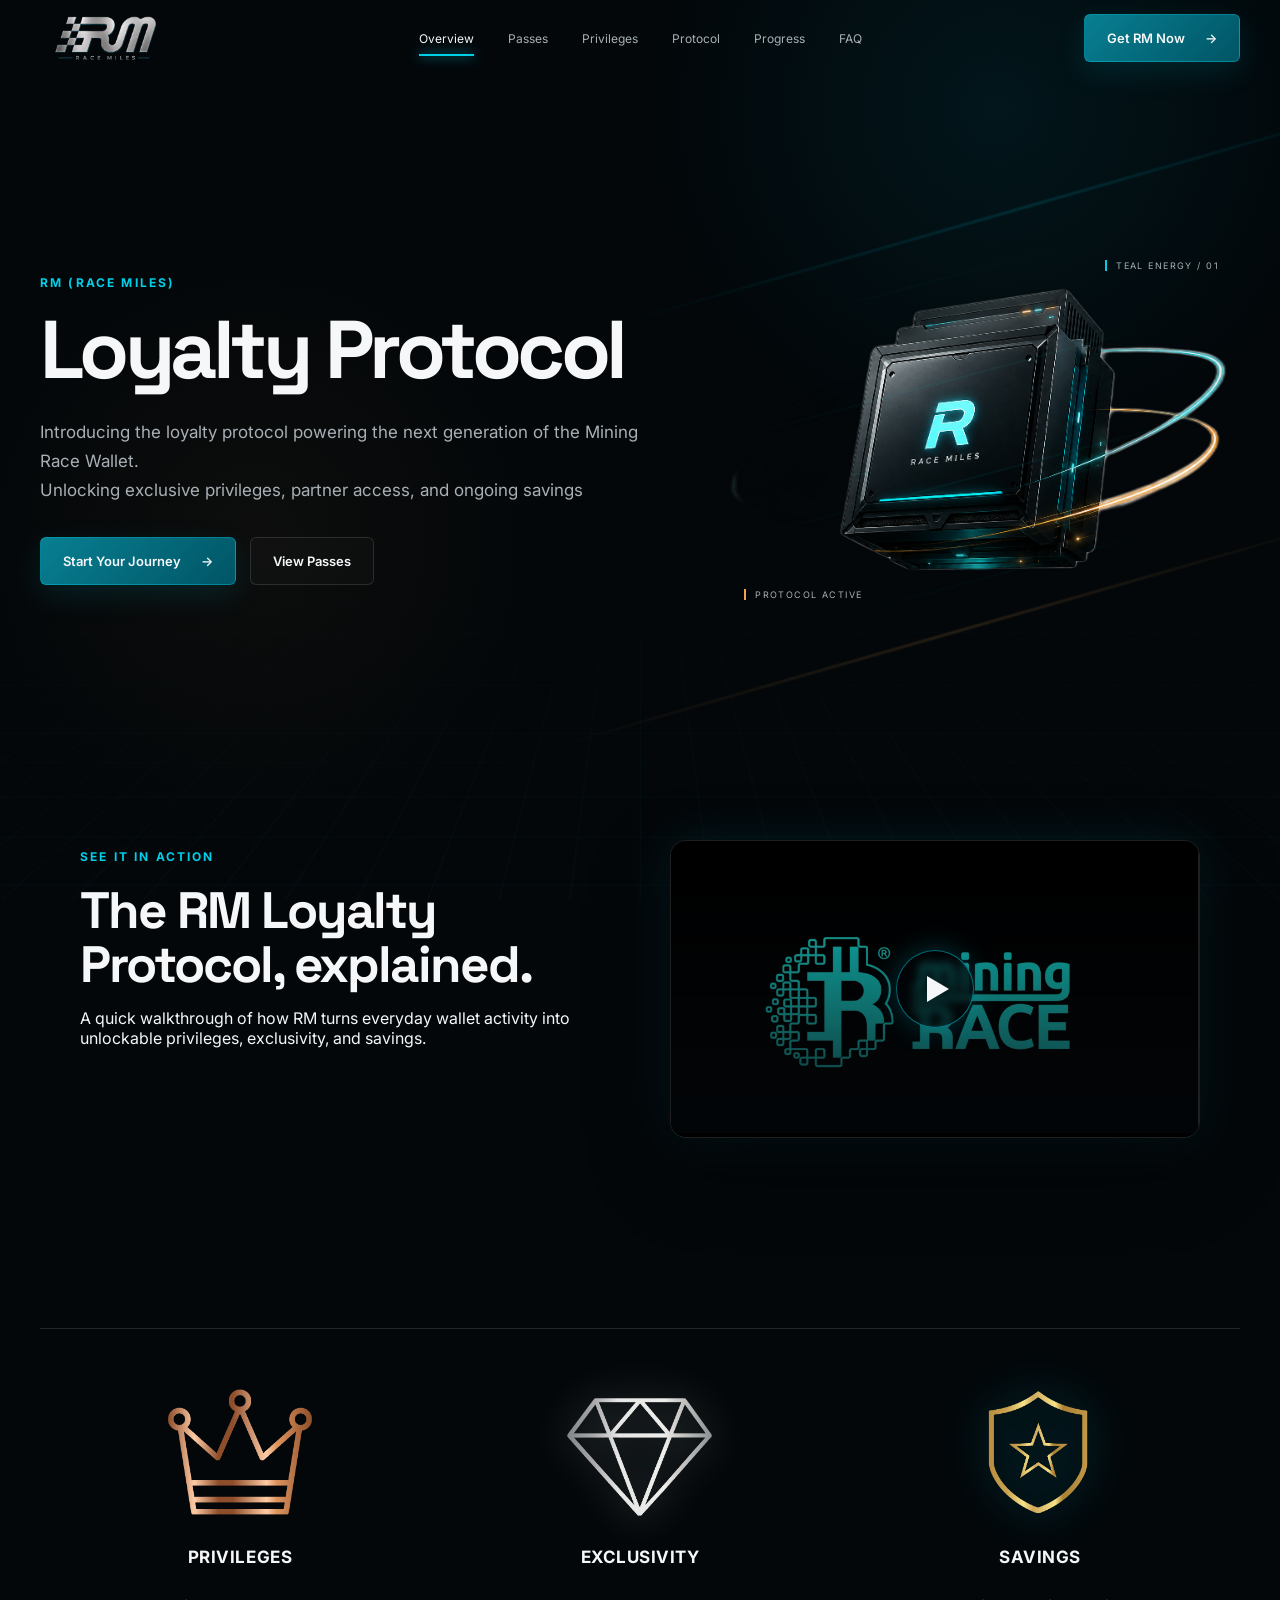
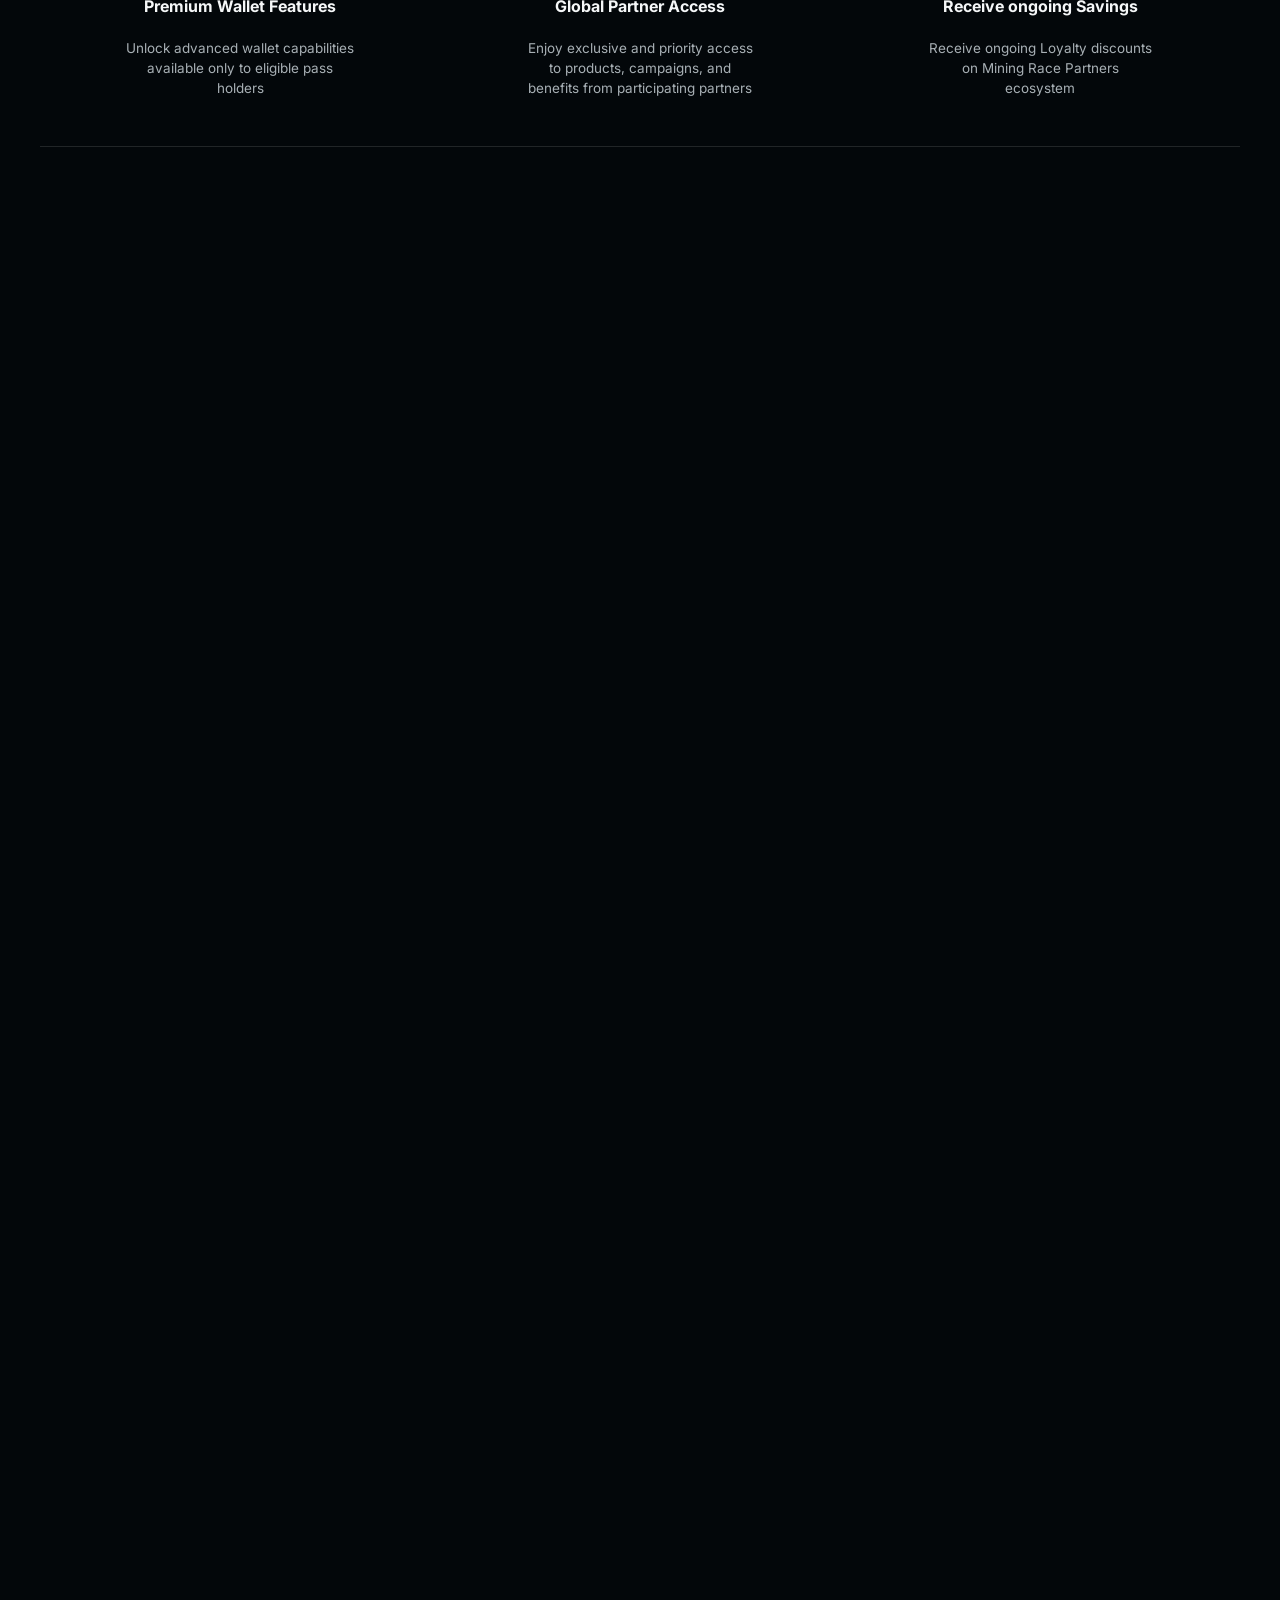
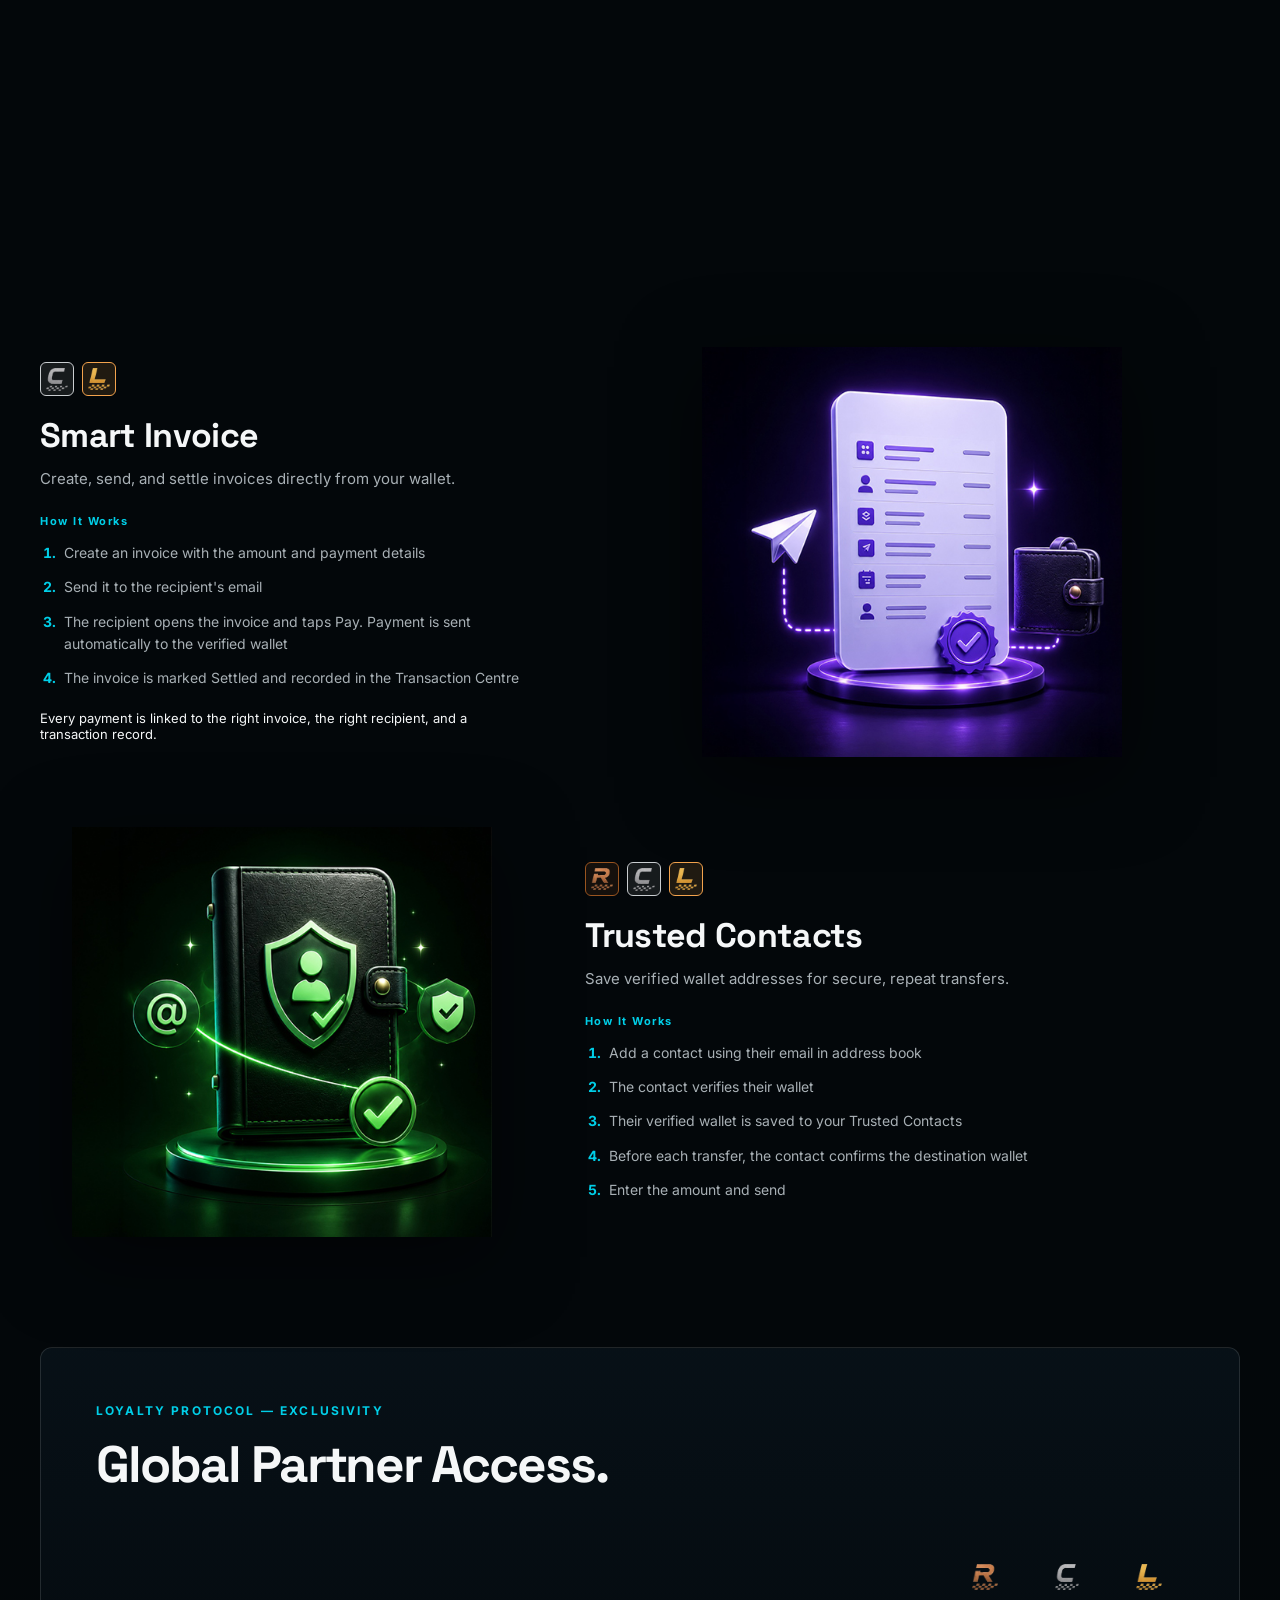
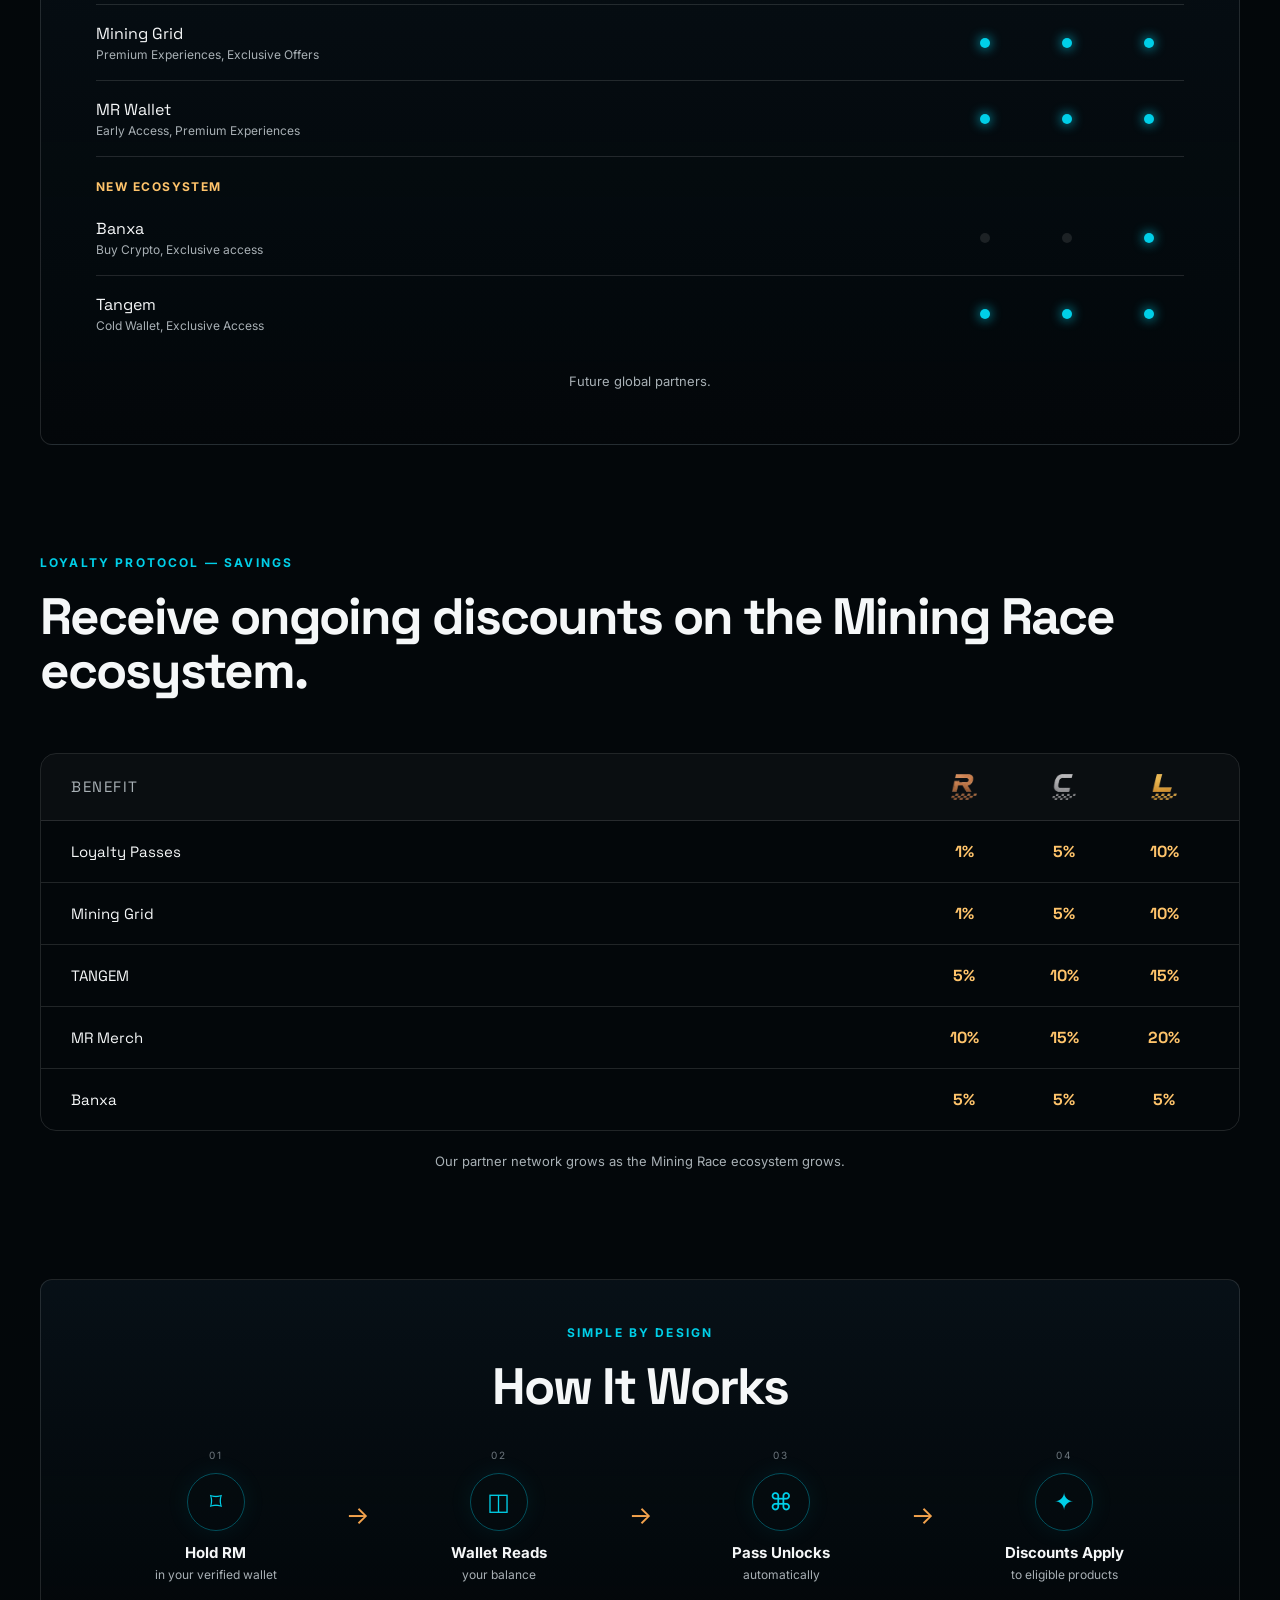
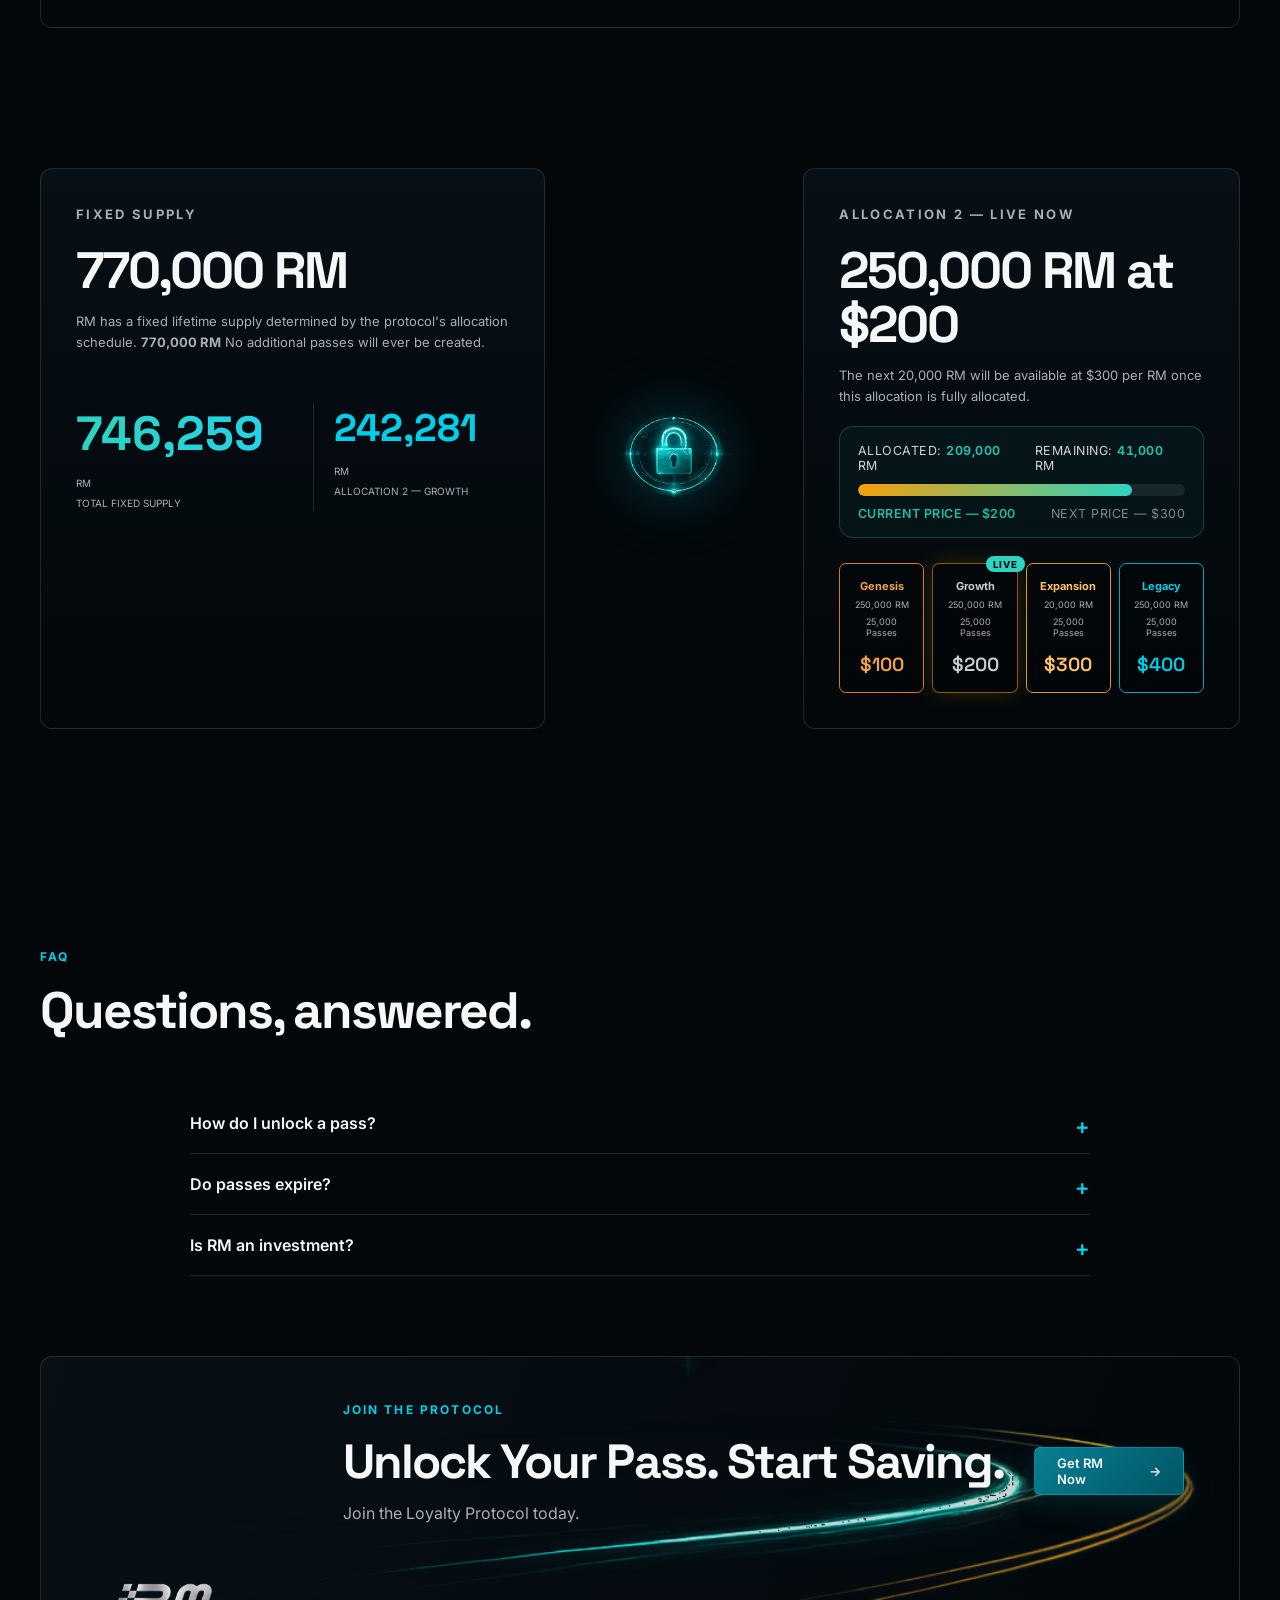
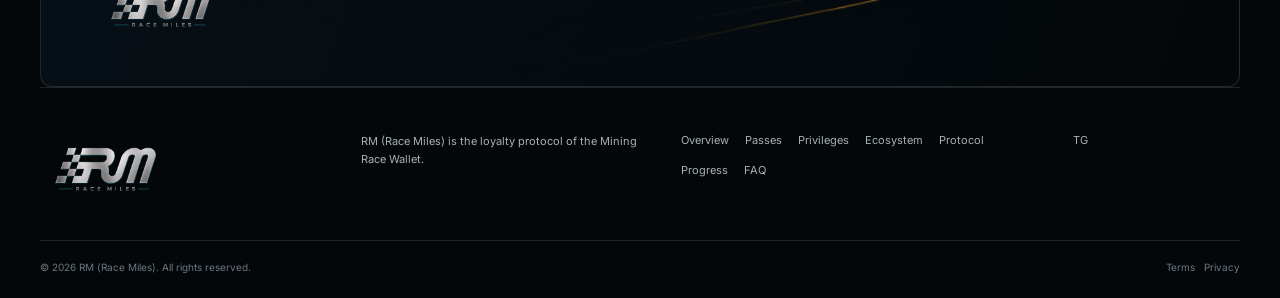
==== index.html @ 5f9bb2df "NO-TICKET custom play btn" ====
<!doctype html>
<html lang="en">
<head>
    <meta charset="utf-8">
    <meta name="viewport" content="width=device-width, initial-scale=1">
    <meta name="description" content="RM — the loyalty protocol of the Mining Race Wallet.">
    <title>RM — Race Miles | Loyalty Protocol</title>
    <link rel="preconnect" href="https://fonts.googleapis.com">
    <link rel="preconnect" href="https://fonts.gstatic.com" crossorigin>
    <link href="https://fonts.googleapis.com/css2?family=Inter:wght@400;500;600;700;800&family=Space+Grotesk:wght@500;600;700&display=swap" rel="stylesheet">
    <link rel="stylesheet" href="css/style.css">
</head>
<body>
<div class="site-bg" aria-hidden="true"><span class="trail trail-a"></span><span class="trail trail-b"></span><span class="grid-glow"></span></div>

<header class="header" id="header">
    <a class="brand" href="#overview" aria-label="RM home">
        <img class="rm-logo" src="assets/rm-logo.png"/>
    </a>
    <nav class="nav" id="nav" aria-label="Primary navigation">
        <a class="active" href="#overview">Overview</a>
        <a href="#passes">Passes</a>
        <a href="#privileges">Privileges</a>
        <a href="#protocol">Protocol</a>
        <a href="protocol-progress.html">Progress</a>
        <a href="#faq">FAQ</a>
    </nav>
    <div class="header-actions">
        <a class="btn btn-primary" href="#cta">Get RM Now <span>→</span></a>
        <button class="menu-toggle" id="menuToggle" type="button" aria-label="Open navigation" aria-controls="nav" aria-expanded="false"><span></span><span></span><span></span></button>
    </div>
</header>

<main>
    <section class="hero section" id="overview">
        <div class="hero-copy reveal">
            <p class="eyebrow">RM (RACE MILES)</p>
            <h1>Loyalty Protocol</h1>
            <p class="lead">
                Introducing the loyalty protocol powering the next generation of the Mining Race Wallet.<br>
                Unlocking exclusive privileges, partner access, and ongoing savings
            </p>
            <div class="hero-actions">
                <a class="btn btn-primary" href="#passes">Start Your Journey <span>→</span></a>
                <a class="btn btn-ghost" href="#passes">View Passes</a>
            </div>
        </div>

        <div class="hero-visual reveal" id="heroVisual" aria-label="Futuristic technology device visual">
            <img class="hero-img" src="assets/hero-device.png"/>
            <div class="hero-lines"></div>
            <div class="hero-tag tag-a">TEAL ENERGY / 01</div>
            <div class="hero-tag tag-b">PROTOCOL ACTIVE</div>
        </div>
        <section class="video section" id="watch">
            <div class="section-heading reveal">
                <p class="eyebrow">SEE IT IN ACTION</p>
                <h2>The RM Loyalty Protocol, explained.</h2>
                <p>A quick walkthrough of how RM turns everyday wallet activity into unlockable privileges, exclusivity, and savings.</p>
            </div>
            <div class="video-frame reveal" id="videoFrame">
                <video class="video-player" id="watchVideo" preload="none" poster="assets/video-poster.png" playsinline>
                    <source src="https://mrace-public.s3.eu-central-1.amazonaws.com/race-miles-primary.mp4" type="video/mp4">
                    Your browser does not support embedded video. You can <a href="https://mrace-public.s3.eu-central-1.amazonaws.com/race-miles-primary.mp4">download the video here</a> instead.
                </video>

                <button class="video-big-play" id="videoBigPlay" type="button" aria-label="Play: The RM Loyalty Protocol, explained">
                    <span class="video-big-play-icon" aria-hidden="true"></span>
                </button>
            </div>
        </section>
        <div class="benefit-strip reveal">
            <a href="#privileges">
                <article>
                    <div class="line-icon">
                        <img src="assets/crown.png" alt="" loading="lazy">
                    </div>
                    <h3>PRIVILEGES</h3>
                    <h4>Premium Wallet Features</h4>
                    <p>Unlock advanced wallet capabilities available only to eligible pass holders</p>
                </article>
            </a>
            <a href="#exclusivity">
                <article>
                    <div class="line-icon silver">
                        <img src="assets/diamond.png" alt="" loading="lazy">
                    </div>
                    <h3>EXCLUSIVITY</h3>
                    <h4>Global Partner Access</h4>
                    <p>Enjoy exclusive and priority access to products, campaigns, and benefits from participating partners</p>
                </article>
            </a>
            <a href="#savings">
                <article>
                    <div class="line-icon cyan">
                        <img src="assets/shield.png" alt="" loading="lazy">
                    </div>
                    <h3>SAVINGS</h3>
                    <h4>Receive ongoing Savings</h4>
                    <p>Receive ongoing Loyalty discounts on Mining Race Partners ecosystem</p>
                </article>
            </a>
        </div>
    </section>

    <section class="passes section" id="passes">
        <div class="section-heading reveal">
            <p class="eyebrow">HOLD RM, UNLOCK MORE</p>
            <h2>Passes that scale with your RM.</h2>
            <p>The Loyalty Protocol offers three Passes, each unlocking increasing levels of privileges, exclusivity, and savings</p>
        </div>
        <div class="pass-layout">
            <div class="timeline reveal" id="timeline">
                <div class="timeline-progress"></div>
                <div class="time-step active">
                    <strong>01</strong>
                    <span>START</span>
                </div>
                <div class="time-step">
                    <strong>10
                        <small>RM</small>
                    </strong>
                    <span>UNLOCK</span></div>
                <div class="time-step">
                    <strong>20
                        <small>RM</small>
                    </strong>
                    <span>UNLOCK MORE</span>
                </div>
            </div>
            <div class="pass-stack">
                <article class="pass-card bronze tilt reveal"><div class="shine"></div><div class="pass-letter">R</div><div><small>RACER PASS</small><strong>1–9 RM</strong></div><div class="discount"><b>1%</b><span>PRODUCT DISCOUNT</span></div></article>
                <article class="pass-card chrome tilt reveal"><div class="shine"></div><div class="pass-letter">C</div><div><small>CHAMPION PASS</small><strong>10–19 RM</strong></div><div class="discount"><b>5%</b><span>PRODUCT DISCOUNT</span></div></article>
                <article class="pass-card gold tilt reveal"><div class="shine"></div><div class="pass-letter">L</div><div><small>LEGEND PASS</small><strong>20+ RM</strong></div><div class="discount"><b>10%</b><span>PRODUCT DISCOUNT</span></div></article>
            </div>
        </div>
    </section>

    <section class="privileges section" id="privileges">
        <div class="section-heading reveal">
            <p class="eyebrow">LOYALTY PROTOCOL — PRIVILEGES</p>
            <h2>Premium Wallet Features.</h2>
            <p>Unlock advanced wallet capabilities available only to eligible pass holders.</p>
        </div>
        <div class="privilege-list">
            <article class="privilege-card reveal">
                <div class="privilege-media"><img src="assets/privilege-safe-send.png" alt="Safe Send" loading="lazy"></div>
                <div class="privilege-body">
                    <div class="privilege-tiers"><span class="tier-badge tier-r"><img src="assets/tier-r.png" alt="Racer Pass"></span><span class="tier-badge tier-c"><img src="assets/tier-c.png" alt="Champion Pass"></span><span class="tier-badge tier-l"><img src="assets/tier-l.png" alt="Legend Pass"></span></div>
                    <h3>Safe Send</h3>
                    <p class="privilege-lead">No manual wallet addresses. No copy-and-paste mistakes.</p>
                    <p class="privilege-how">How It Works</p>
                    <ol class="privilege-steps">
                        <li>Enter the recipient's email address</li>
                        <li>The recipient receives a confirmation request in their Mining Race Wallet</li>
                        <li>They confirm the wallet linked to their account as the destination</li>
                        <li>Enter the amount and send. The verified wallet address is used automatically behind the scenes</li>
                    </ol>
                </div>
            </article>

            <article class="privilege-card reverse reveal">
                <div class="privilege-media"><img src="assets/privilege-smart-invoice.png" alt="Smart Invoice" loading="lazy"></div>
                <div class="privilege-body">
                    <div class="privilege-tiers"><span class="tier-badge tier-c"><img src="assets/tier-c.png" alt="Champion Pass"></span><span class="tier-badge tier-l"><img src="assets/tier-l.png" alt="Legend Pass"></span></div>
                    <h3>Smart Invoice</h3>
                    <p class="privilege-lead">Create, send, and settle invoices directly from your wallet.</p>
                    <p class="privilege-how">How It Works</p>
                    <ol class="privilege-steps">
                        <li>Create an invoice with the amount and payment details</li>
                        <li>Send it to the recipient's email</li>
                        <li>The recipient opens the invoice and taps Pay. Payment is sent automatically to the verified wallet</li>
                        <li>The invoice is marked Settled and recorded in the Transaction Centre</li>
                    </ol>
                    <p class="privilege-foot">Every payment is linked to the right invoice, the right recipient, and a transaction record.</p>
                </div>
            </article>

            <article class="privilege-card reveal">
                <div class="privilege-media"><img src="assets/privilege-trusted-contacts.png" alt="Trusted Contacts" loading="lazy"></div>
                <div class="privilege-body">
                    <div class="privilege-tiers"><span class="tier-badge tier-r"><img src="assets/tier-r.png" alt="Racer Pass"></span><span class="tier-badge tier-c"><img src="assets/tier-c.png" alt="Champion Pass"></span><span class="tier-badge tier-l"><img src="assets/tier-l.png" alt="Legend Pass"></span></div>
                    <h3>Trusted Contacts</h3>
                    <p class="privilege-lead">Save verified wallet addresses for secure, repeat transfers.</p>
                    <p class="privilege-how">How It Works</p>
                    <ol class="privilege-steps">
                        <li>Add a contact using their email in address book</li>
                        <li>The contact verifies their wallet</li>
                        <li>Their verified wallet is saved to your Trusted Contacts</li>
                        <li>Before each transfer, the contact confirms the destination wallet</li>
                        <li>Enter the amount and send</li>
                    </ol>
                </div>
            </article>
        </div>
    </section>

    <section class="exclusivity section panel reveal" id="exclusivity">
        <div class="section-heading">
            <p class="eyebrow">LOYALTY PROTOCOL — EXCLUSIVITY</p>
            <h2>Global Partner Access.</h2>
        </div>
        <div class="partner-matrix">
            <div class="partner-row head"><span></span><span><img class="tier-head-icon" src="assets/tier-r.png" alt="Racer Pass"></span><span><img class="tier-head-icon" src="assets/tier-c.png" alt="Champion Pass"></span><span><img class="tier-head-icon" src="assets/tier-l.png" alt="Legend Pass"></span></div>
            <div class="partner-row"><span>Mining Grid<small>Premium Experiences, Exclusive Offers</small></span><span class="dot on"></span><span class="dot on"></span><span class="dot on"></span></div>
            <div class="partner-row"><span>MR Wallet<small>Early Access, Premium Experiences</small></span><span class="dot on"></span><span class="dot on"></span><span class="dot on"></span></div>
            <div class="partner-group">New Ecosystem</div>
            <div class="partner-row"><span>Banxa<small>Buy Crypto, Exclusive access</small></span><span class="dot"></span><span class="dot"></span><span class="dot on"></span></div>
            <div class="partner-row"><span>Tangem<small>Cold Wallet, Exclusive Access</small></span><span class="dot on"></span><span class="dot on"></span><span class="dot on"></span></div>
        </div>
        <p class="center-note">Future global partners.</p>
    </section>

    <section class="savings section" id="savings">
        <div class="section-heading reveal">
            <p class="eyebrow">LOYALTY PROTOCOL — SAVINGS</p>
            <h2>Receive ongoing discounts on the Mining Race ecosystem.</h2>
        </div>
        <div class="savings-table reveal">
            <div class="savings-row head"><span>Benefit</span><span><img class="tier-head-icon" src="assets/tier-r.png" alt="Racer Pass"></span><span><img class="tier-head-icon" src="assets/tier-c.png" alt="Champion Pass"></span><span><img class="tier-head-icon" src="assets/tier-l.png" alt="Legend Pass"></span></div>
            <div class="savings-row"><span>Loyalty Passes</span><span>1%</span><span>5%</span><span>10%</span></div>
            <div class="savings-row"><span>Mining Grid</span><span>1%</span><span>5%</span><span>10%</span></div>
            <div class="savings-row"><span>TANGEM</span><span>5%</span><span>10%</span><span>15%</span></div>
            <div class="savings-row"><span>MR Merch</span><span>10%</span><span>15%</span><span>20%</span></div>
            <div class="savings-row"><span>Banxa</span><span>5%</span><span>5%</span><span>5%</span></div>
        </div>
        <p class="center-note">Our partner network grows as the Mining Race ecosystem grows.</p>
    </section>

    <section class="how section panel reveal" id="ecosystem">
        <div class="section-heading"><p class="eyebrow">SIMPLE BY DESIGN</p><h2>How It Works</h2></div>
        <div class="steps">
            <article><div class="step-num">01</div><div class="step-icon">⌑</div><h3>Hold RM</h3><p>in your verified wallet</p></article>
            <span class="connector">→</span>
            <article><div class="step-num">02</div><div class="step-icon">◫</div><h3>Wallet Reads</h3><p>your balance</p></article>
            <span class="connector">→</span>
            <article><div class="step-num">03</div><div class="step-icon">⌘</div><h3>Pass Unlocks</h3><p>automatically</p></article>
            <span class="connector">→</span>
            <article><div class="step-num">04</div><div class="step-icon">✦</div><h3>Discounts Apply</h3><p>to eligible products</p></article>
        </div>
    </section>

    <section class="supply section" id="protocol">
        <div class="supply-left panel reveal">
            <p class="eyebrow">FIXED SUPPLY</p><h2><span id="fixedSupplyTitleAmount">Calculating supply…</span></h2>
            <p>RM has a fixed lifetime supply determined by the protocol's allocation schedule. <b id="fixedSupplyDescriptionAmount"></b> No additional passes will ever be created.</p>
            <div class="stats">
                <div class="stat-highlight"><strong class="counter" id="totalSupplyCounter" data-target="0">—</strong><span>RM<br>TOTAL FIXED SUPPLY</span></div>
                <div><strong class="counter" id="activeAllocationCounter" data-target="0">—</strong><span>RM<br><span id="activeAllocationLabel"></span></span></div>
            </div>
        </div>
        <div class="lock-visual reveal"><img class="lock-img" src="assets/lock.png" alt="RM fixed supply lock" loading="lazy"></div>
        <div class="cycles panel reveal">
            <p class="eyebrow" id="allocationKicker">LOADING ALLOCATION DATA…</p>
            <h2 id="allocationTitle">Fetching current terms…</h2>
            <p id="allocationDescription">Allocation details are being retrieved from the protocol.</p>

            <div class="allocation-progress is-hidden" id="allocationProgress" aria-busy="true">
                <div class="alloc-head">
                    <span>ALLOCATED: <b id="allocSold">0</b> RM</span>
                    <span>REMAINING: <b id="allocRemaining">0</b> RM</span>
                </div>
                <div class="progress-track" role="progressbar" aria-label="Allocation progress" aria-valuemin="0" aria-valuenow="0">
                    <div class="progress-fill" id="allocFill"></div>
                </div>
                <div class="alloc-foot">
                    <span class="price-now" id="allocPriceNow"></span>
                    <span class="price-next" id="allocPriceNext"></span>
                </div>
            </div>

            <div class="cycle-grid" id="allocationGrid" aria-live="polite" aria-busy="true">
                <p class="allocation-status">Loading allocations…</p>
            </div>
        </div>
    </section>

    <section class="faq section" id="faq">
        <div class="section-heading reveal"><p class="eyebrow">FAQ</p><h2>Questions, answered.</h2></div>
        <div class="faq-list">
            <details class="reveal"><summary>How do I unlock a pass?</summary><p>Hold the required amount of RM in a verified wallet. Your eligible pass tier is recognized automatically.</p></details>
            <details class="reveal"><summary>Do passes expire?</summary><p>No. The pass allocation system is designed around a fixed protocol supply.</p></details>
            <details class="reveal"><summary>Is RM an investment?</summary><p>No. It is a loyalty protocol and does not represent ownership, dividends, profit participation or guaranteed future value.</p></details>
        </div>
    </section>

    <section class="cta section reveal" id="cta">
        <div class="cta-trail"></div><img class="cta-track" src="assets/track.png" alt="" loading="lazy"><div><p class="eyebrow">JOIN THE PROTOCOL</p><h2>Unlock Your Pass. Start Saving.</h2><p>Join the Loyalty Protocol today.</p></div>
        <a class="btn btn-primary" href="#overview">Get RM Now <span>→</span></a>
        <img class="rm-logo" src="assets/rm-logo.png"/>
        </a>
    </section>
</main>

<footer class="footer">
    <div class="footer-top">
        <a class="brand" href="#overview" aria-label="RM home">
            <img class="rm-logo" src="assets/rm-logo.png"/>
        </a>
        <p>RM (Race Miles) is the loyalty protocol of the Mining Race Wallet.</p>
        <nav aria-label="Footer navigation"><a href="#overview">Overview</a><a href="#passes">Passes</a><a href="#privileges">Privileges</a><a href="#ecosystem">Ecosystem</a><a href="#protocol">Protocol</a><a href="protocol-progress.html">Progress</a><a href="#faq">FAQ</a></nav>
        <div class="socials"><a href="#">TG</a></div>
    </div>
    <div class="footer-bottom"><span>© 2026 RM (Race Miles). All rights reserved.</span><span>Terms&nbsp;&nbsp; Privacy</span></div>
</footer>

<script src="js/main.js"></script>
</body>
</html>
---- css/style.css ----
:root {
    --bg: #03070a;
    --bg2: #071017;
    --card: #09131a;
    --hover: #0d1b23;
    --text: #f5f7f8;
    --muted: #a8b0b5;
    --dim: #6d777e;
    --cyan: #00cfe8;
    --cyan2: #007f91;
    --gold: #f3a34d;
    --gold2: #ffc46b;
    --bronze: #9a5520;
    --silver: #c9cdd0;
    --border: rgba(255, 255, 255, .12);
    --radius: 16px;
    --max: 1320px;
}

* {
    box-sizing: border-box
}

html {
    scroll-behavior: smooth
}

body {
    margin: 0;
    background: var(--bg);
    color: var(--text);
    font-family: Inter, system-ui, sans-serif;
    overflow-x: hidden
}

body:before {
    content: "";
    position: fixed;
    inset: 0;
    pointer-events: none;
    background: radial-gradient(circle at 78% 12%, rgba(0, 207, 232, .08), transparent 28%), radial-gradient(circle at 20% 60%, rgba(243, 163, 77, .045), transparent 30%);
    z-index: -2
}

.site-bg {
    position: fixed;
    inset: 0;
    pointer-events: none;
    overflow: hidden;
    z-index: -1
}

.trail {
    position: absolute;
    width: 70vw;
    height: 1px;
    transform: rotate(-16deg);
    filter: blur(1px);
    opacity: .45
}

.trail-a {
    right: -15%;
    top: 23%;
    background: linear-gradient(90deg, transparent, var(--cyan), transparent)
}

.trail-b {
    right: -10%;
    top: 70%;
    background: linear-gradient(90deg, transparent, var(--gold), transparent)
}

.grid-glow {
    position: absolute;
    inset: 40% -10% -20%;
    background: linear-gradient(rgba(0, 207, 232, .04) 1px, transparent 1px), linear-gradient(90deg, rgba(0, 207, 232, .04) 1px, transparent 1px);
    background-size: 48px 48px;
    transform: perspective(600px) rotateX(58deg);
    mask-image: linear-gradient(to bottom, transparent, black)
}

a {
    color: inherit;
    text-decoration: none
}

button {
    font: inherit
}

.section {
    width: min(var(--max), calc(100% - 80px));
    margin: auto;
    padding: 110px 0
}

.header {
    position: fixed;
    top: 0;
    left: 0;
    right: 0;
    height: 76px;
    z-index: 50;
    display: grid;
    grid-template-columns:220px 1fr 220px;
    align-items: center;
    padding: 0 40px;
    transition: .3s
}

.header.scrolled {
    background: rgba(3, 7, 10, .78);
    backdrop-filter: blur(18px);
    border-bottom: 1px solid var(--border)
}

.brand {
    display: flex;
    align-items: center;
    gap: 10px;
    font-family: "Space Grotesk", sans-serif;
    letter-spacing: .06em
}

.brand-mark {
    font-size: 27px;
    font-weight: 800;
    font-style: italic;
    line-height: 1
}

.brand-mark span {
    color: var(--cyan)
}

.brand b, .brand small {
    display: block
}

.brand b {
    font-size: 13px
}

.brand small {
    font-size: 8px;
    color: var(--muted);
    letter-spacing: .2em
}

.nav {
    display: flex;
    justify-content: center;
    gap: 34px
}

.nav a {
    font-size: 12px;
    color: var(--muted);
    padding: 30px 0;
    position: relative
}

.nav a:hover, .nav a.active {
    color: var(--text)
}

.nav a.active:after {
    content: "";
    position: absolute;
    bottom: 20px;
    left: 0;
    right: 0;
    height: 2px;
    background: var(--cyan);
    box-shadow: 0 0 12px var(--cyan)
}

.header-actions {
    display: flex;
    justify-content: flex-end;
    align-items: center;
    gap: 15px
}

.btn {
    min-height: 48px;
    padding: 0 22px;
    border: 1px solid var(--border);
    display: inline-flex;
    align-items: center;
    justify-content: center;
    gap: 20px;
    border-radius: 6px;
    font-size: 13px;
    font-weight: 600;
    position: relative;
    overflow: hidden;
    transition: .25s
}

.btn:after {
    content: "";
    position: absolute;
    inset: 0;
    background: linear-gradient(110deg, transparent 35%, rgba(255, 255, 255, .22), transparent 65%);
    transform: translateX(-120%);
    transition: .6s
}

.btn:hover:after {
    transform: translateX(120%)
}

.btn:hover {
    transform: translateY(-2px)
}

.btn-primary {
    background: linear-gradient(135deg, #087f92, #005565);
    border-color: rgba(0, 207, 232, .35);
    box-shadow: 0 10px 30px rgba(0, 207, 232, .12)
}

.btn-ghost {
    background: rgba(255, 255, 255, .02)
}

.cart {
    border: 0;
    background: none;
    color: white;
    position: relative;
    font-size: 21px;
    cursor: pointer
}

.cart i {
    position: absolute;
    right: -7px;
    top: -7px;
    background: #76b82a;
    color: #071017;
    width: 17px;
    height: 17px;
    border-radius: 50%;
    font: 700 10px/17px Inter;
    font-style: normal
}

.menu-toggle {
    display: none;
    background: none;
    border: 0;
    padding: 8px
}

.menu-toggle span {
    display: block;
    width: 24px;
    height: 2px;
    background: white;
    margin: 5px
}

.hero {
    min-height: 820px;
    padding-top: 180px;
    display: grid;
    grid-template-columns:1.1fr .9fr;
    gap: 40px;
    align-items: center;
    position: relative
}
.hero-img {
    width: 100%;
}
.eyebrow {
    color: var(--cyan);
    font-size: 12px;
    font-weight: 700;
    letter-spacing: .18em;
    margin: 0 0 20px
}

.hero h1 {
    font-family: "Space Grotesk", system-ui;
    font-size: clamp(52px, 6.4vw, 88px);
    line-height: .98;
    letter-spacing: -.055em;
    margin: 0 0 28px;
    max-width: 800px
}

.hero h1 em {
    font-style: normal;
    color: var(--cyan);
    text-shadow: 0 0 28px rgba(0, 207, 232, .3)
}

.lead {
    color: var(--muted);
    font-size: 17px;
    line-height: 1.7;
    max-width: 610px
}

.hero-actions {
    display: flex;
    gap: 14px;
    margin-top: 32px
}

.hero-visual {
    height: 500px;
    position: relative;
    display: grid;
    place-items: center;
    transform: translate3d(var(--mx, 0), var(--my, 0), 0);
    transition: transform .25s
}

.hero-device {
    width: 270px;
    height: 220px;
    position: relative;
    transform: rotate(-10deg) skewY(-2deg);
    filter: drop-shadow(0 25px 35px rgba(0, 0, 0, .8))
}

.device-front {
    position: absolute;
    inset: 40px 35px 0 0;
    background: linear-gradient(145deg, #202b31, #070b0e 60%);
    border: 1px solid #46555b;
    box-shadow: inset 0 0 30px rgba(0, 207, 232, .08), 0 0 40px rgba(0, 207, 232, .12);
    display: flex;
    flex-direction: column;
    align-items: center;
    justify-content: center
}

.device-front span {
    font: 800 52px "Space Grotesk";
    color: var(--cyan);
    text-shadow: 0 0 20px var(--cyan)
}

.device-front b {
    font-size: 10px;
    letter-spacing: .4em;
    color: #8b969b
}

.device-top {
    position: absolute;
    left: 0;
    top: 0;
    width: 235px;
    height: 62px;
    background: linear-gradient(145deg, #4d5a5e, #12181b);
    clip-path: polygon(12% 0, 100% 0, 88% 100%, 0 100%);
    border: 1px solid #68757a
}

.device-side {
    position: absolute;
    right: 0;
    top: 28px;
    width: 36px;
    height: 165px;
    background: linear-gradient(180deg, #172227, #05090b);
    clip-path: polygon(0 0, 100% 15%, 100% 100%, 0 85%)
}

.device-light {
    position: absolute;
    left: 40px;
    right: 42px;
    bottom: 25px;
    height: 3px;
    background: var(--cyan);
    box-shadow: 0 0 16px var(--cyan)
}

.orbit {
    position: absolute;
    border: 1px solid rgba(0, 207, 232, .25);
    border-radius: 50%;
    transform: rotate(18deg);
    width: 470px;
    height: 150px
}

.orbit-2 {
    width: 580px;
    height: 190px;
    border-color: rgba(243, 163, 77, .16);
    transform: rotate(-12deg)
}

.hero-lines {
    position: absolute;
    inset: 0;
    background: repeating-linear-gradient(165deg, transparent 0 52px, rgba(0, 207, 232, .08) 53px 54px, transparent 55px 100px);
    mask-image: radial-gradient(circle, black, transparent 65%)
}

.hero-tag {
    position: absolute;
    font-size: 9px;
    letter-spacing: .16em;
    color: var(--muted);
    border-left: 2px solid var(--cyan);
    padding-left: 9px
}

.tag-a {
    top: 16%;
    right: 4%
}

.tag-b {
    bottom: 16%;
    left: 5%;
    border-color: var(--gold)
}

.benefit-strip {
    grid-column: 1/-1;
    display: grid;
    grid-template-columns:repeat(3, 1fr);
    border-top: 1px solid var(--border);
    border-bottom: 1px solid var(--border);
    margin-top: 40px
}

.benefit-strip article {
    padding: 48px 34px;
    min-height: 260px;
    border-right: 1px solid var(--border);
    display: flex;
    flex-direction: column;
    align-items: center;
    text-align: center;
    transition: background .3s ease
}

.benefit-strip > a {
    display: contents
}

.benefit-strip article {
    cursor: pointer
}

.benefit-strip article:hover {
    background: rgba(255, 255, 255, .025)
}

.benefit-strip article:last-child {
    border: 0
}

.benefit-strip h3 {
    font-size: 17px;
    margin: 0 0 8px;
    letter-spacing: .03em
}

.benefit-strip p {
    font-size: 13.5px;
    color: var(--muted);
    margin: 0;
    max-width: 230px;
    line-height: 1.5
}

.section-heading {
    margin-bottom: 55px
}

.section-heading h2, .supply h2, .cta h2 {
    font-family: "Space Grotesk";
    font-size: clamp(34px, 4vw, 52px);
    line-height: 1.05;
    letter-spacing: -.04em;
    margin: 0
}

.pass-layout {
    display: grid;
    grid-template-columns:180px 1fr;
    gap: 55px
}

.timeline {
    position: relative;
    padding: 15px 0 15px 70px;
    display: flex;
    flex-direction: column;
    justify-content: space-between;
    min-height: 520px
}

.timeline:before, .timeline-progress {
    content: "";
    position: absolute;
    left: 30px;
    top: 25px;
    bottom: 25px;
    width: 1px;
    background: rgba(255, 255, 255, .18)
}

.timeline-progress {
    background: linear-gradient(var(--gold), var(--cyan), var(--gold));
    height: 60%;
    bottom: auto;
    transition: height .2s
}

.time-step {
    display: flex;
    flex-direction: column;
    gap: 4px;
    position: relative
}

.time-step:before {
    content: "";
    position: absolute;
    left: -45px;
    top: 4px;
    width: 9px;
    height: 9px;
    border-radius: 50%;
    background: var(--cyan);
    box-shadow: 0 0 15px var(--cyan)
}

.time-step:first-of-type:before {
    background: var(--gold);
    box-shadow: 0 0 15px var(--gold)
}

.time-step strong {
    font: 700 28px "Space Grotesk";
    color: var(--cyan)
}

.time-step:first-of-type strong, .time-step:last-of-type strong {
    color: var(--gold)
}

.time-step span {
    font-size: 11px;
    color: var(--muted);
    letter-spacing: .08em
}

.pass-stack {
    display: flex;
    flex-direction: column;
    gap: 18px
}

.pass-card {
    min-height: 160px;
    display: grid;
    grid-template-columns:150px 1fr 190px;
    align-items: center;
    padding: 25px 45px;
    position: relative;
    overflow: hidden;
    border: 1px solid rgba(255, 255, 255, .2);
    clip-path: polygon(1.5% 0, 98.5% 0, 100% 12%, 100% 88%, 98.5% 100%, 1.5% 100%, 0 88%, 0 12%);
    transition: transform .25s, box-shadow .25s
}

.pass-card:before {
    content: "";
    position: absolute;
    inset: 1px;
    clip-path: inherit;
    opacity: .45;
    background: repeating-linear-gradient(135deg, transparent 0 9px, rgba(255, 255, 255, .05) 10px 11px)
}

.bronze {
    background: linear-gradient(110deg, #512915, #b96d37 35%, #4c2512);
    color: #ffd29f
}

.chrome {
    background: linear-gradient(110deg, #343a3d, #b9bec1 40%, #4b5053);
    color: #f4f6f7
}

.gold {
    background: linear-gradient(110deg, #4c2c0d, #bb7d28 40%, #5a310a);
    color: #ffe1a3
}

.pass-letter, .pass-card > div:not(.shine) {
    position: relative;
    z-index: 1
}

.pass-letter {
    font: 800 62px "Space Grotesk";
    font-style: italic
}

.pass-card small {
    display: block;
    font-size: 17px;
    letter-spacing: .06em
}

.pass-card strong {
    display: block;
    font: 500 18px "Space Grotesk";
    margin-top: 14px
}

.discount {
    text-align: right
}

.discount b {
    display: block;
    font: 700 42px "Space Grotesk"
}

.discount span {
    font-size: 11px
}

.shine {
    position: absolute;
    inset: 0;
    background: linear-gradient(110deg, transparent 30%, rgba(255, 255, 255, .22), transparent 60%);
    transform: translateX(-130%);
    transition: 1s
}

.pass-card:hover .shine {
    transform: translateX(130%)
}

.pass-card:hover {
    box-shadow: 0 15px 40px rgba(0, 0, 0, .4)
}

.panel {
    border: 1px solid var(--border);
    background: linear-gradient(180deg, rgba(9, 19, 26, .8), rgba(3, 7, 10, .65));
    border-radius: 12px
}

.how {
    padding: 45px;
    margin-bottom: 30px
}

.how .section-heading {
    text-align: center;
    margin-bottom: 35px
}

.steps {
    display: grid;
    grid-template-columns:1fr auto 1fr auto 1fr auto 1fr;
    align-items: center
}

.steps article {
    text-align: center
}

.step-num {
    font-size: 10px;
    color: var(--dim);
    letter-spacing: .2em
}

.step-icon {
    margin: 12px auto;
    width: 58px;
    height: 58px;
    border: 1px solid rgba(0, 207, 232, .35);
    border-radius: 50%;
    display: grid;
    place-items: center;
    color: var(--cyan);
    font-size: 24px;
    box-shadow: 0 0 25px rgba(0, 207, 232, .08)
}

.steps h3 {
    font-size: 15px;
    margin: 10px 0 5px
}

.steps p {
    font-size: 12px;
    color: var(--muted);
    margin: 0
}

.connector {
    color: var(--gold);
    font-size: 25px
}

.benefits {
    padding-top: 70px
}

.product-grid {
    display: grid;
    grid-template-columns:repeat(6, 1fr);
    gap: 12px
}

.product-card {
    min-height: 220px;
    background: linear-gradient(145deg, rgba(12, 27, 35, .95), rgba(5, 11, 15, .95));
    border: 1px solid rgba(255, 255, 255, .09);
    border-radius: 10px;
    position: relative;
    padding: 18px 12px 16px;
    display: flex;
    flex-direction: column;
    justify-content: flex-end;
    overflow: hidden;
    transition: .3s
}

.product-card:hover {
    transform: translateY(-7px);
    border-color: rgba(0, 207, 232, .35);
    box-shadow: 0 20px 40px rgba(0, 0, 0, .35)
}

.product-card h3 {
    text-align: center;
    font-size: 13px;
    margin: 15px 0 0
}

.product {
    height: 145px;
    position: relative;
    transition: .35s
}

.product-card:hover .product {
    transform: scale(1.08) translateY(-5px)
}

.new {
    position: absolute;
    top: 10px;
    left: 10px;
    background: #6b9f20;
    color: #fff;
    padding: 4px 7px;
    border-radius: 4px;
    font-size: 9px;
    font-weight: 700;
    z-index: 2
}

.center-note {
    text-align: center;
    color: var(--muted);
    font-size: 13px;
    margin: 22px 0 0
}

.supply {
    display: grid;
    grid-template-columns:1.15fr .75fr 1.5fr;
    gap: 20px;
    align-items: stretch
}

.supply-left, .cycles {
    padding: 35px
}

.supply p {
    color: var(--muted);
    font-size: 13px;
    line-height: 1.6
}

.stats {
    display: grid;
    grid-template-columns:1fr 1fr;
    margin-top: 50px;
    gap: 20px
}

.stats div + div {
    border-left: 1px solid var(--border);
    padding-left: 20px
}

.stats strong {
    display: block;
    font: 700 clamp(28px, 3vw, 42px) "Space Grotesk";
    color: var(--cyan);
    margin-bottom: 7px
}

.stats span {
    font-size: 10px;
    color: var(--muted);
    line-height: 1.5
}

.lock-visual {
    min-height: 340px;
    display: grid;
    place-items: center;
    position: relative;
    overflow: hidden
}

.cycle-grid {
    display: grid;
    grid-template-columns:repeat(4, 1fr);
    gap: 8px;
    margin-top: 25px
}

.allocation-status {
    grid-column: 1 / -1;
    margin: 0;
    color: var(--muted);
    font-size: 13px;
}

.allocation-status--error {
    color: var(--gold);
}

.cycle {
    min-height: 130px;
    padding: 15px 10px;
    border: 1px solid;
    border-radius: 7px;
    display: flex;
    flex-direction: column;
    gap: 6px;
    align-items: center;
    text-align: center;
    background: rgba(0, 0, 0, .2)
}

.cycle b {
    font-size: 11px
}

.cycle span {
    font-size: 9px;
    color: var(--muted)
}

.cycle strong {
    font: 600 19px "Space Grotesk";
    margin-top: auto
}

.cycle.orange {
    border-color: #d67a24;
    color: var(--gold)
}

.cycle.silver {
    border-color: #92999d;
    color: var(--silver)
}

.cycle.gold {
    border-color: #d89a2f;
    color: #ffc46b
}

.cycle.cyan {
    border-color: #00a6ba;
    color: var(--cyan)
}

.principles {
    display: grid;
    grid-template-columns:repeat(4, 1fr);
    margin: 0 auto;
    padding: 0
}

.principles article {
    padding: 30px;
    border-right: 1px solid var(--border);
    display: flex;
    gap: 18px
}

.principles article:last-child {
    border: 0
}

.principles article > span {
    color: var(--gold);
    font-size: 30px
}

.principles h3 {
    font-size: 15px;
    margin: 0 0 8px
}

.principles p {
    font-size: 11px;
    line-height: 1.65;
    color: var(--muted);
    margin: 0
}

.faq-list {
    max-width: 900px;
    margin: auto
}

.faq {
    padding-bottom: 80px
}

.faq details {
    border-bottom: 1px solid var(--border);
    padding: 20px 0
}

.faq summary {
    cursor: pointer;
    font-weight: 600;
    list-style: none
}

.faq summary:after {
    content: "+";
    float: right;
    color: var(--cyan);
    font-size: 22px
}

.faq details[open] summary:after {
    content: "−"
}

.faq details p {
    color: var(--muted);
    line-height: 1.7;
    font-size: 14px;
    max-width: 700px
}

.cta {
    min-height: 220px;
    border: 1px solid var(--border);
    border-radius: 12px;
    display: grid;
    grid-template-columns:1fr auto 150px;
    align-items: center;
    gap: 30px;
    padding: 45px 55px;
    position: relative;
    overflow: hidden;
    background: linear-gradient(110deg, #071017, #03070a)
}

.cta-trail {
    position: absolute;
    inset: 0;
    background: radial-gradient(ellipse at 80% 60%, rgba(0, 207, 232, .15), transparent 35%), linear-gradient(165deg, transparent 55%, rgba(243, 163, 77, .18) 56%, transparent 57%);
    pointer-events: none
}

.cta h2 {
    font-size: clamp(30px, 4vw, 48px);
    position: relative
}

.cta p:not(.eyebrow) {
    color: var(--muted);
    position: relative
}

.cta .btn, .cta-mark {
    position: relative
}

.cta-mark {
    font: 800 58px "Space Grotesk";
    font-style: italic;
    color: #d8dde0;
    text-shadow: 0 0 20px rgba(0, 207, 232, .25)
}

.footer {
    width: min(var(--max), calc(100% - 80px));
    margin: auto;
    border-top: 1px solid var(--border);
    padding: 45px 0 25px
}

.footer-top {
    display: grid;
    grid-template-columns:1.2fr 1.2fr 1.5fr .7fr;
    gap: 35px;
    align-items: start
}

.footer-top > p {
    font-size: 11px;
    color: var(--muted);
    line-height: 1.6;
    margin: 0
}

.footer nav {
    display: flex;
    justify-content: flex-start;
    gap: 16px;
    flex-wrap: wrap
}

.footer nav a, .socials a {
    font-size: 11px;
    color: var(--muted)
}

.socials {
    display: flex;
    gap: 12px
}

.footer-bottom {
    display: flex;
    justify-content: space-between;
    border-top: 1px solid var(--border);
    margin-top: 35px;
    padding-top: 20px;
    color: var(--dim);
    font-size: 10px
}

.reveal {
    opacity: 0;
    transform: translateY(25px);
    transition: opacity .7s ease, transform .7s ease
}

.reveal.visible {
    opacity: 1;
    transform: none
}

@media (max-width: 1199px) {
    .header {
        grid-template-columns:180px 1fr 180px;
        padding: 0 25px
    }

    .nav {
        gap: 20px
    }

    .section {
        width: min(var(--max), calc(100% - 50px))
    }

    .hero {
        grid-template-columns:1fr 1fr
    }

    .product-grid {
        grid-template-columns:repeat(3, 1fr)
    }

    .supply {
        grid-template-columns:1fr 1fr
    }

    .lock-visual {
        order: 3;
        grid-column: 1/-1;
        min-height: 250px
    }

    .cycles {
        order: 2
    }

    .supply-left {
        order: 1
    }

    .principles {
        grid-template-columns:repeat(2, 1fr)
    }

    .principles article:nth-child(2) {
        border-right: 0
    }

    .principles article:nth-child(-n+2) {
        border-bottom: 1px solid var(--border)
    }

    .footer-top {
        grid-template-columns:1fr 1fr
    }
}

@media (max-width: 1024px) {
    .header {
        padding: 0 20px
    }

    .section {
        padding: 90px 0
    }

    .hero {
        min-height: auto;
        padding-top: 150px;
        gap: 30px
    }

    .hero-visual {
        height: 420px
    }

    .pass-layout {
        grid-template-columns:150px 1fr;
        gap: 36px
    }

    .pass-card {
        grid-template-columns:110px 1fr 140px;
        padding: 22px 28px
    }

    .pass-letter {
        font-size: 50px
    }

    .discount b {
        font-size: 34px
    }

    .steps {
        column-gap: 8px
    }

    .steps h3 {
        font-size: 13.5px
    }

    .product-grid {
        gap: 10px
    }

    .product-card {
        min-height: 195px
    }

    .product {
        height: 120px
    }

    .supply {
        gap: 16px
    }

    .supply-left, .cycles {
        padding: 28px
    }

    .cycle-grid {
        gap: 8px
    }

    .cycle {
        padding: 12px 8px
    }

    .stats {
        gap: 16px
    }

    .principles article {
        padding: 24px
    }

    .footer-top {
        gap: 24px
    }
}

@media (max-width: 767px) {
    .header {
        height: 66px;
        padding: 0 18px;
        display: flex;
        justify-content: space-between
    }

    .nav {
        position: fixed;
        top: 66px;
        left: 12px;
        right: 12px;
        display: flex;
        flex-direction: column;
        gap: 0;
        background: rgba(5, 11, 15, .97);
        border: 1px solid var(--border);
        backdrop-filter: blur(18px);
        padding: 10px;
        transform: translateY(-15px);
        opacity: 0;
        pointer-events: none;
        transition: .3s
    }

    .nav.open {
        transform: none;
        opacity: 1;
        pointer-events: auto
    }

    .nav a {
        padding: 16px;
        border-bottom: 1px solid rgba(255, 255, 255, .06)
    }

    .nav a.active:after {
        display: none
    }

    .header-actions .btn, .cart {
        display: none
    }

    .menu-toggle {
        display: block
    }

    .section {
        width: calc(100% - 32px);
        padding: 78px 0
    }

    .hero {
        display: flex;
        flex-direction: column;
        padding-top: 125px;
        min-height: auto;
        align-items: stretch
    }

    .hero h1 {
        font-size: clamp(45px, 13vw, 68px)
    }

    .hero-visual {
        height: 330px;
        order: 2
    }

    .hero-device {
        transform: scale(.72) rotate(-10deg)
    }

    .orbit {
        transform: scale(.7) rotate(18deg)
    }

    .benefit-strip {
        grid-template-columns:1fr;
        margin-top: 20px
    }

    .benefit-strip article {
        border-right: 0;
        border-bottom: 1px solid var(--border);
        min-height: auto;
        padding: 26px 22px;
        flex-direction: column;
        align-items: center;
        gap: 22px
    }

    .benefit-strip article:last-child {
        border-bottom: 0
    }

    .line-icon {
        width: 88px;
        height: 88px;
        margin-bottom: 0;
        flex-shrink: 0
    }

    .pass-layout {
        grid-template-columns:1fr;
        gap: 30px
    }

    .timeline {
        min-height: 180px;
        padding: 0 0 0 55px
    }

    .time-step {
        min-height: 52px
    }

    .timeline:before, .timeline-progress {
        left: 18px;
        top: 5px;
        bottom: 5px
    }

    .timeline-progress {
        height: 45%
    }

    .time-step:before {
        left: -41px
    }

    .pass-card {
        padding: 0;
        display: flex;
        flex-direction: row;
        justify-content: space-between;
    }

    .pass-letter {
        font-size: 42px
    }

    .pass-card small {
        font-size: 12px
    }

    .pass-card strong {
        font-size: 13px;
        margin-top: 7px
    }

    .discount b {
        font-size: 28px
    }

    .discount span {
        font-size: 8px
    }

    .how {
        padding: 28px 18px
    }

    .steps {
        display: flex;
        flex-direction: column;
        align-items: stretch
    }

    .steps article {
        display: grid;
        grid-template-columns:45px 58px 1fr;
        align-items: center;
        text-align: left;
        gap: 10px
    }

    .step-icon {
        margin: 8px 0
    }

    .connector {
        transform: rotate(90deg);
        align-self: center;
        margin: 2px
    }

    .product-grid {
        grid-template-columns:repeat(2, 1fr)
    }

    .product-card {
        min-height: 195px
    }

    .product {
        height: 120px
    }

    .supply {
        display: flex;
        flex-direction: column
    }

    .supply-left, .cycles {
        padding: 26px
    }

    .lock-visual {
        min-height: 230px;
        order: 2
    }

    .cycles {
        order: 3
    }

    .cycle-grid {
        grid-template-columns:repeat(2, 1fr)
    }

    .principles {
        grid-template-columns:1fr
    }

    .principles article {
        border-right: 0 !important;
        border-bottom: 1px solid var(--border) !important
    }

    .principles article:last-child {
        border-bottom: 0 !important
    }

    .cta {
        grid-template-columns:1fr;
        padding: 35px 25px
    }

    .cta-mark {
        display: none
    }

    .footer {
        width: calc(100% - 32px)
    }

    .footer-top {
        grid-template-columns:1fr
    }

    .footer nav {
        gap: 15px
    }

    .footer-bottom {
        flex-direction: column;
        gap: 10px
    }

    .connector {
        margin: 24px 0;
    }
}

@media (max-width: 480px) {
    .header {
        padding: 0 14px
    }

    .brand small {
        display: none
    }

    .section {
        padding: 60px 0
    }

    .hero {
        padding-top: 105px
    }

    .hero h1 {
        font-size: clamp(34px, 11vw, 46px)
    }

    .lead {
        font-size: 14.5px
    }

    .hero-actions {
        flex-direction: column;
        align-items: stretch;
        gap: 12px
    }

    .hero-actions .btn {
        width: 100%
    }

    .hero-visual {
        height: 250px
    }

    .hero-device {
        transform: scale(.58) rotate(-10deg)
    }

    .orbit {
        transform: scale(.55) rotate(18deg)
    }

    .benefit-strip article {
        padding: 20px 16px;
        gap: 16px;
        text-align: center;

    }

    .line-icon {
        width: 64px;
        height: 64px
    }

    .benefit-strip h3 {
        font-size: 14.5px
    }

    .benefit-strip p {
        font-size: 12px;
        max-width: none
    }

    .section-heading {
        margin-bottom: 34px
    }

    .section-heading h2, .supply h2 {
        font-size: clamp(26px, 8vw, 34px)
    }

    .pass-layout {
        gap: 22px
    }

    .timeline {
        min-height: 150px;
        padding-left: 45px
    }

    .time-step:before {
        left: -34px
    }

    .pass-card {
        grid-template-columns:1fr;
        justify-items: center;
        text-align: center;
        gap: 10px;
        padding: 12px 16px;
        min-height: auto
    }

    .pass-letter {
        font-size: 38px
    }

    .discount {
        text-align: center
    }

    .how {
        padding: 22px 14px
    }

    .steps article {
        grid-template-columns: 1fr;
        justify-items: center;
        text-align: center;
    }

    .product-grid {
        gap: 8px
    }

    .product-card {
        min-height: 170px;
        padding: 14px 10px
    }

    .product {
        height: 100px
    }

    .product-card h3 {
        font-size: 11.5px
    }

    .supply-left, .cycles {
        padding: 20px
    }

    .stats {
        grid-template-columns:1fr;
        gap: 16px;
        margin-top: 32px
    }

    .stats div + div {
        border-left: 0;
        border-top: 1px solid var(--border);
        padding-left: 0;
        padding-top: 16px
    }

    .cycle-grid {
        gap: 8px
    }

    .cycle {
        min-height: 110px;
        padding: 12px 8px
    }

    .cta {
        padding: 26px 18px
    }

    .cta h2 {
        font-size: clamp(24px, 7vw, 32px)
    }

    .footer nav {
        gap: 10px
    }

    .footer nav a, .socials a {
        font-size: 10.5px
    }
}

@media (max-width: 360px) {
    .section {
        width: calc(100% - 24px)
    }

    .btn {
        padding: 0 16px;
        font-size: 12px
    }

    .hero h1 {
        font-size: clamp(30px, 11vw, 38px)
    }

    .benefit-strip article {
        padding: 16px 14px;
        gap: 12px
    }

    .line-icon {
        width: 52px;
        height: 52px
    }

    .product-grid {
        grid-template-columns:1fr;
        gap: 24px;
    }

    .product-card {
        min-height: 150px;
        padding: 10px 8px
    }

    .product {
        height: 82px
    }

    .pass-card {
        padding: 12px 16px;    }

    .cycle-grid {
        grid-template-columns:1fr;
        gap: 6px
    }

    .cycle {
        min-height: 100px
    }

    .footer nav {
        gap: 8px 12px
    }
}

@media (max-width: 900px) and (orientation: landscape) and (max-height: 500px) {
    .hero {
        min-height: auto;
        padding-top: 90px;
        gap: 20px
    }

    .hero-visual {
        height: 200px;
        order: 2
    }

    .hero-actions {
        flex-direction: row
    }

    .benefit-strip article {
        min-height: auto
    }
}

@media (prefers-reduced-motion: reduce) {
    *, *:before, *:after {
        scroll-behavior: auto !important;
        animation: none !important;
        transition: none !important
    }

    .reveal {
        opacity: 1;
        transform: none
    }
}

.line-icon {
    display: flex;
    align-items: center;
    justify-content: center;
    width: 150px;
    height: 150px;
    margin-bottom: 20px
}

.line-icon img {
    width: 100%;
    height: 100%;
    object-fit: contain;
    transition: transform .45s cubic-bezier(.2, .8, .2, 1)
}

.benefit-strip article:hover .line-icon img {
    transform: scale(1.08) translateY(-6px)
}

.line-icon.gold img {
    filter: drop-shadow(0 0 20px rgba(243, 163, 77, .4))
}

.line-icon.silver img {
    filter: drop-shadow(0 0 20px rgba(201, 205, 208, .35))
}

.line-icon.cyan img {
    filter: drop-shadow(0 0 20px rgba(0, 207, 232, .45))
}

.product {
    display: flex;
    align-items: center;
    justify-content: center
}

.product img {
    max-width: 88%;
    max-height: 88%;
    object-fit: contain;
    filter: drop-shadow(0 15px 25px rgba(0, 0, 0, .55)) drop-shadow(0 0 16px rgba(0, 207, 232, .15))
}

.lock-visual img.lock-img {
    width: min(320px, 80%);
    height: auto;
    filter: drop-shadow(0 0 30px rgba(0, 207, 232, .25))
}

.cta-track {
    position: absolute;
    right: -4%;
    bottom: -10%;
    width: 100%;
    height: auto;
    opacity: .85;
    pointer-events: none;
    z-index: 0;
    filter: drop-shadow(0 0 20px rgba(0, 207, 232, .15))
}

.cta > div, .cta .btn, .cta-mark {
    position: relative;
    z-index: 1
}

.stat-highlight strong {
    font-size: clamp(2rem, 4vw, 3rem);
    background: linear-gradient(90deg, #2dd4bf, #22d3ee);
    -webkit-background-clip: text;
    background-clip: text;
    -webkit-text-fill-color: transparent;
}

.allocation-progress {
    margin: 1.25rem 0 1.5rem;
    padding: 1rem 1.1rem;
    border: 1px solid rgba(45, 212, 191, .25);
    border-radius: 14px;
    background: rgba(45, 212, 191, .05);
}
.alloc-head, .alloc-foot {
    display: flex;
    justify-content: space-between;
    gap: .75rem;
    font-size: .78rem;
    letter-spacing: .04em;
    text-transform: uppercase;
    opacity: .85;
}
.alloc-head b { color: #2dd4bf; font-weight: 700; }
.progress-track {
    height: 12px;
    margin: .65rem 0;
    border-radius: 999px;
    background: rgba(255, 255, 255, .08);
    overflow: hidden;
}
.progress-fill {
    height: 100%;
    width: 0;
    border-radius: 999px;
    background: linear-gradient(90deg, #f59e0b, #2dd4bf);
    transition: width 1.2s cubic-bezier(.22, 1, .36, 1);
}
.price-now { color: #2dd4bf; font-weight: 600; }
.price-next { opacity: .6; }

.cycle { position: relative; }
.cycle.is-active {
    border: 1px solid rgba(245, 158, 11, .55);
    box-shadow: 0 0 22px rgba(245, 158, 11, .18);
}
.cycle-badge {
    position: absolute;
    top: -0.5rem;
    right: -0.5rem;
    font-style: normal;
    font-size: .6rem;
    font-weight: 800;
    letter-spacing: .08em;
    padding: .15rem .45rem;
    border-radius: 999px;
    color: #0b0f14;
    background: #2dd4bf;
    text-align: right;
    z-index: 2;
    width: max-content;
}
.counter,
.alloc-head b {
    font-variant-numeric: tabular-nums;
    display: inline-block;
    text-align: left;
}

/* Privileges */
.privilege-list {
    display: flex;
    flex-direction: column;
    gap: 70px
}

.privilege-card {
    display: grid;
    grid-template-columns: .85fr 1.15fr;
    gap: 60px;
    align-items: center
}

.privilege-card.reverse .privilege-media {
    order: 2
}

.privilege-media {
    display: grid;
    place-items: center
}

.privilege-media img {
    width: 100%;
    max-width: 420px;
    height: auto;
    filter: drop-shadow(0 20px 40px rgba(0, 0, 0, .5))
}

.privilege-tiers {
    display: flex;
    gap: 8px;
    margin-bottom: 18px
}

.tier-badge {
    width: 34px;
    height: 34px;
    display: grid;
    place-items: center;
    font: 800 15px "Space Grotesk";
    border-radius: 6px;
    border: 1px solid;
    padding: 5px
}

.tier-badge img {
    width: 100%;
    height: 100%;
    object-fit: contain
}

.tier-head-icon {
    width: 26px;
    height: 26px;
    object-fit: contain;
    display: block;
    margin: 0 auto
}

.tier-badge.tier-r {
    color: var(--bronze);
    border-color: var(--bronze);
    background: rgba(154, 85, 32, .12)
}

.tier-badge.tier-c {
    color: var(--silver);
    border-color: var(--silver);
    background: rgba(201, 205, 208, .1)
}

.tier-badge.tier-l {
    color: var(--gold2);
    border-color: var(--gold);
    background: rgba(243, 163, 77, .12)
}

.privilege-body h3 {
    font-family: "Space Grotesk";
    font-size: clamp(26px, 3vw, 34px);
    margin: 0 0 12px;
    letter-spacing: -.02em
}

.privilege-lead {
    color: var(--muted);
    font-size: 15px;
    margin: 0 0 26px
}

.privilege-how {
    font-size: 11px;
    font-weight: 700;
    letter-spacing: .14em;
    color: var(--cyan);
    margin: 0 0 14px
}

.privilege-steps {
    margin: 0;
    padding-left: 20px;
    display: flex;
    flex-direction: column;
    gap: 12px
}

.privilege-steps li {
    color: var(--muted);
    font-size: 14px;
    line-height: 1.6;
    padding-left: 4px
}

.privilege-steps li::marker {
    color: var(--cyan);
    font-weight: 700
}

.privilege-foot {
    margin: 20px 0 0;
    font-size: 13px;
    color: var(--text)
}

/* Exclusivity */
.exclusivity {
    padding: 55px
}

.partner-matrix {
    display: flex;
    flex-direction: column
}

.partner-row {
    display: grid;
    grid-template-columns: 1fr 70px 70px 70px;
    align-items: center;
    gap: 12px;
    padding: 18px 0;
    border-bottom: 1px solid var(--border)
}

.partner-row:last-child {
    border-bottom: 0
}

.partner-row.head {
    color: var(--muted);
    font-size: 11px;
    letter-spacing: .14em;
    text-transform: uppercase;
    padding-bottom: 14px
}

.partner-row.head span:not(:first-child) {
    text-align: center
}

.partner-row span:first-child {
    font-family: "Space Grotesk";
    font-size: 16px;
    display: flex;
    flex-direction: column;
    gap: 3px
}

.partner-row span:first-child small {
    font-family: Inter;
    font-size: 12px;
    color: var(--muted);
    font-weight: 400
}

.partner-group {
    padding: 22px 0 6px;
    font-size: 12px;
    font-weight: 700;
    letter-spacing: .12em;
    color: var(--gold2);
    text-transform: uppercase
}

.dot {
    justify-self: center;
    width: 10px;
    height: 10px;
    border-radius: 50%;
    background: rgba(255, 255, 255, .1)
}

.dot.on {
    background: var(--cyan);
    box-shadow: 0 0 12px var(--cyan)
}

/* Savings */
.savings-table {
    border: 1px solid var(--border);
    border-radius: var(--radius);
    overflow: hidden
}

.savings-row {
    display: grid;
    grid-template-columns: 1fr 90px 90px 90px;
    align-items: center;
    gap: 10px;
    padding: 20px 30px;
    border-bottom: 1px solid var(--border)
}

.savings-row:last-child {
    border-bottom: 0
}

.savings-row.head {
    background: rgba(255, 255, 255, .03);
    color: var(--muted);
    font-size: 11px;
    letter-spacing: .14em;
    text-transform: uppercase
}

.savings-row span:first-child {
    font-family: "Space Grotesk";
    font-size: 15px
}

.savings-row:not(.head) span:not(:first-child) {
    text-align: center;
    font: 700 16px "Space Grotesk";
    color: var(--gold2)
}

.savings-row.head span:not(:first-child) {
    text-align: center
}

@media (max-width: 900px) {
    .privilege-card, .privilege-card.reverse {
        grid-template-columns: 1fr;
        gap: 28px
    }

    .privilege-card.reverse .privilege-media {
        order: 0
    }

    .privilege-media img {
        max-width: 260px
    }

    .exclusivity {
        padding: 30px 20px
    }

    .partner-row, .savings-row {
        grid-template-columns: 1fr 46px 46px 46px;
        padding: 14px 0
    }

    .savings-row {
        padding: 14px 16px
    }
}
.is-hidden {
    display: none;
}
.rm-logo {
    max-width: 128px;
}
.video {
    grid-column: 1 / -1;
    display: grid;
    gap: 60px;
    grid-template-columns: 1fr 1fr;
    align-items: center;
}
.video-frame {
    position: relative;
    margin-top: 10px;
    border-radius: var(--radius);
    overflow: hidden;
    border: 1px solid var(--border);
    background: #000;
    box-shadow: 0 30px 80px rgba(0, 0, 0, .45), 0 0 50px rgba(0, 207, 232, .1);
    aspect-ratio: 16 / 9;
}

.video-player {
    display: block;
    width: 100%;
    height: 100%;
    background: #000;
}
.video-big-play {
    position: absolute;
    inset: 0;
    margin: auto;
    width: 78px;
    height: 78px;
    border-radius: 50%;
    border: 1px solid rgba(0, 207, 232, .5);
    background: rgba(3, 7, 10, .55);
    backdrop-filter: blur(4px);
    display: grid;
    place-items: center;
    cursor: pointer;
    box-shadow: 0 0 30px rgba(0, 207, 232, .25);
    transition: .25s;
    z-index: 2;
}

.video-big-play:hover {
    transform: scale(1.06);
    background: rgba(0, 207, 232, .16);
    box-shadow: 0 0 45px rgba(0, 207, 232, .4);
}

.video-big-play-icon {
    width: 0;
    height: 0;
    margin-left: 6px;
    border-style: solid;
    border-width: 13px 0 13px 22px;
    border-color: transparent transparent transparent var(--text);
}

.video-frame.is-playing .video-big-play {
    opacity: 0;
    pointer-events: none;
}
.video-player::-webkit-media-controls-panel {
    background: linear-gradient(0deg, rgba(3, 7, 10, .9), transparent);
}
@media (max-width: 1024px) {
    .video {
        grid-template-columns: 1fr;
    }
}
@media (max-width: 767px) {

    .video-frame {
        border-radius: 12px;
        aspect-ratio: 16 / 10;
    }
}
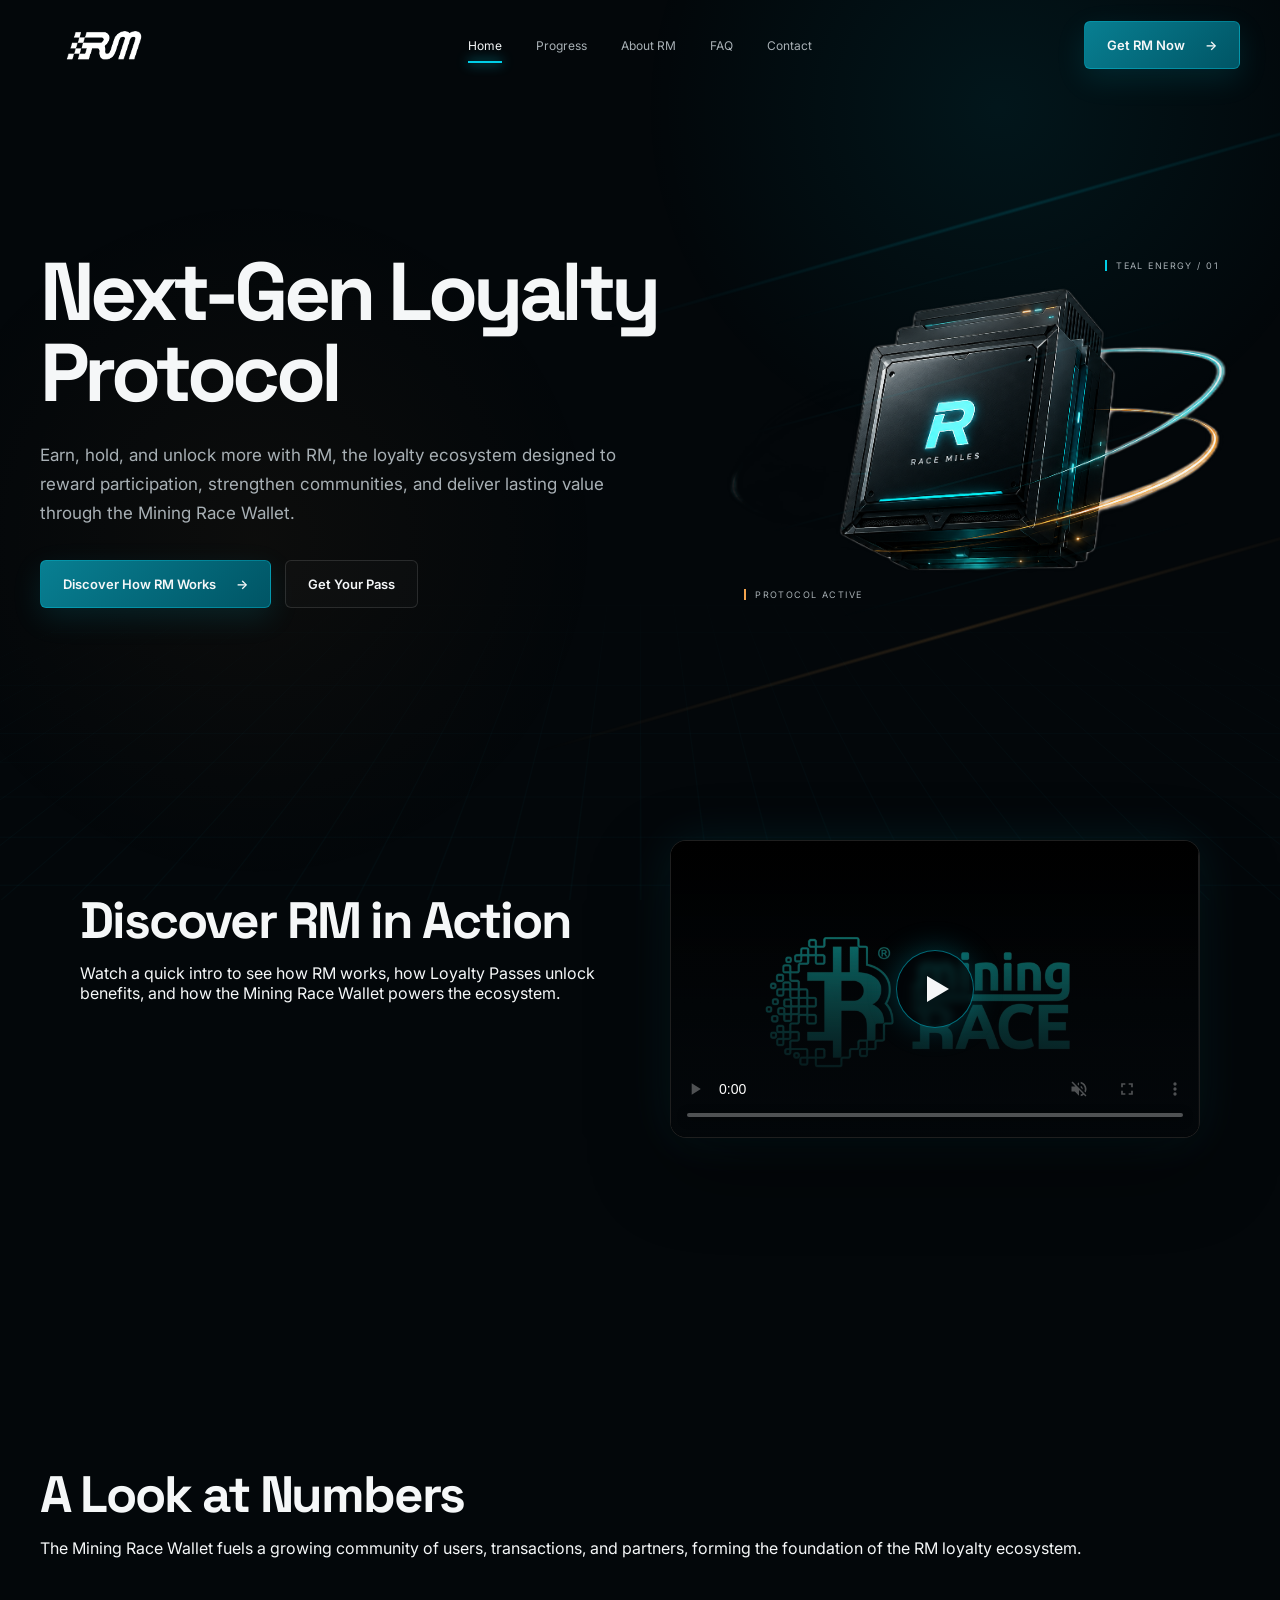
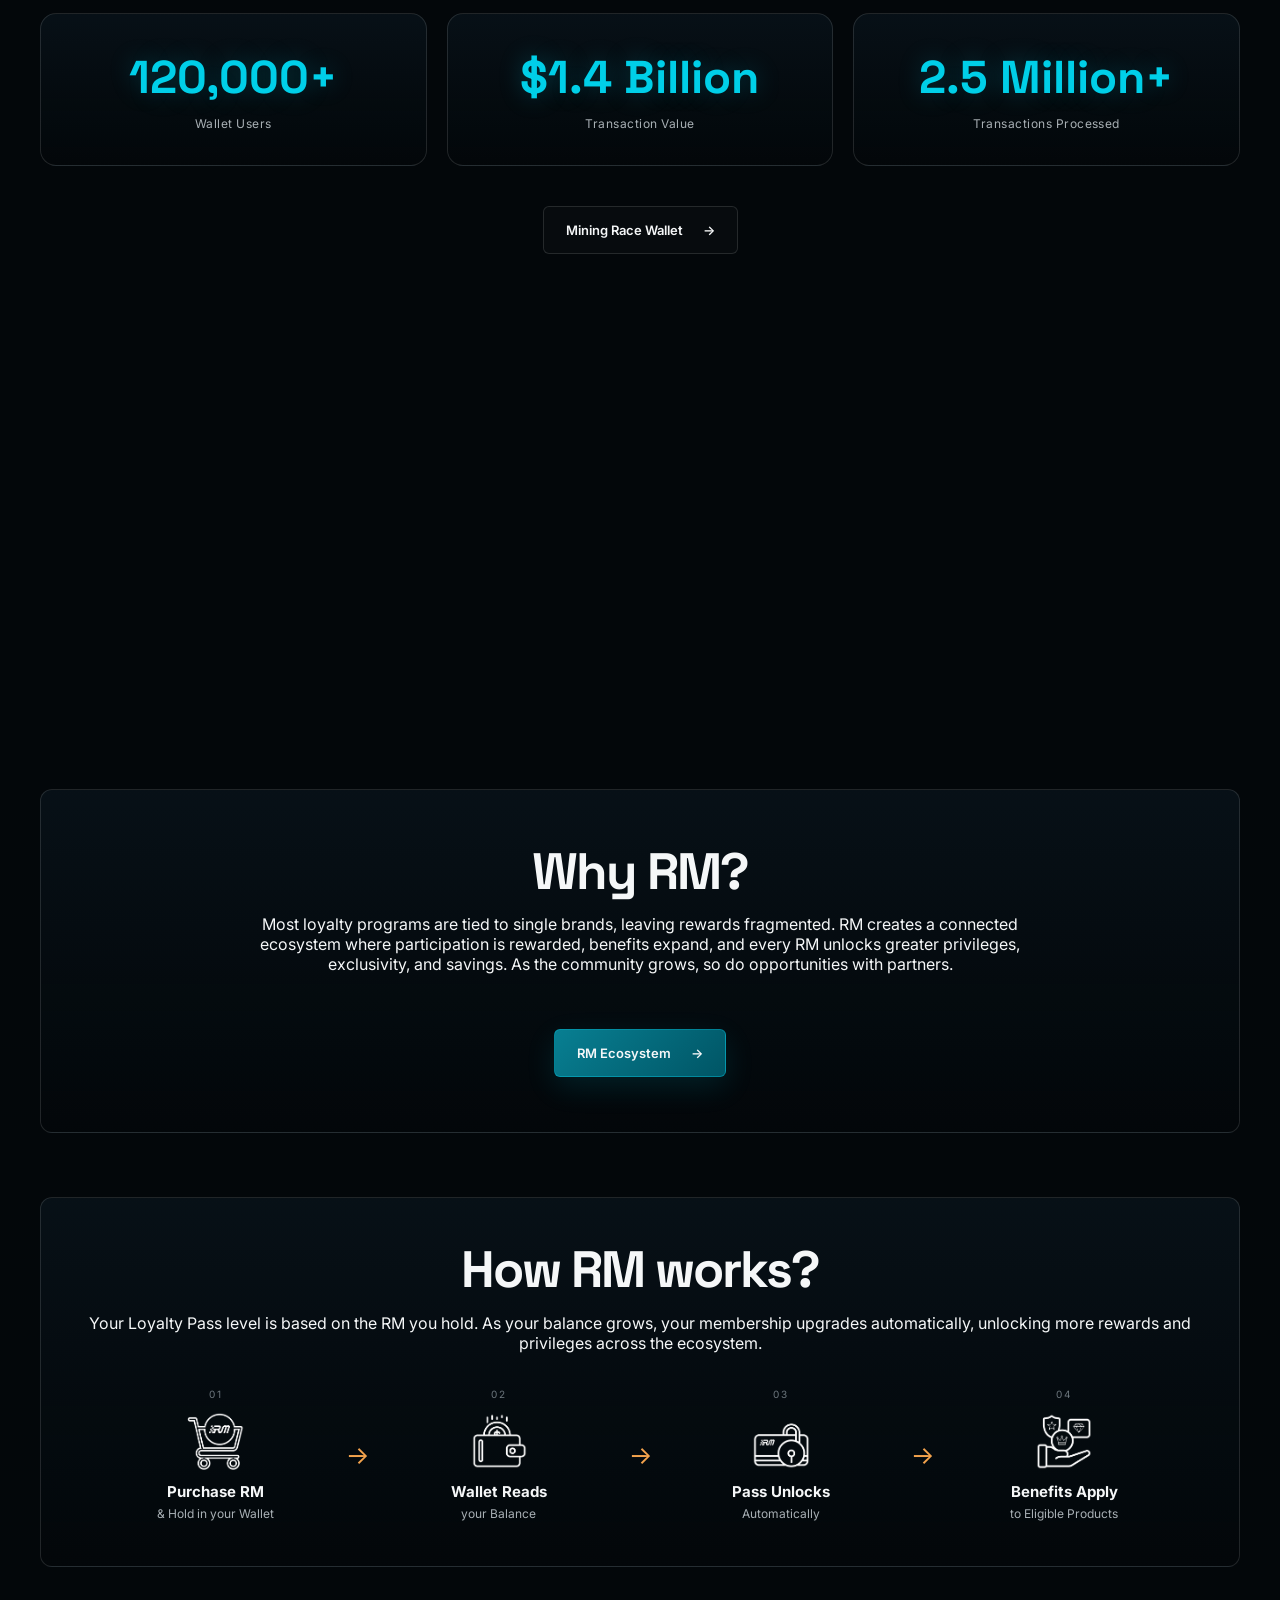
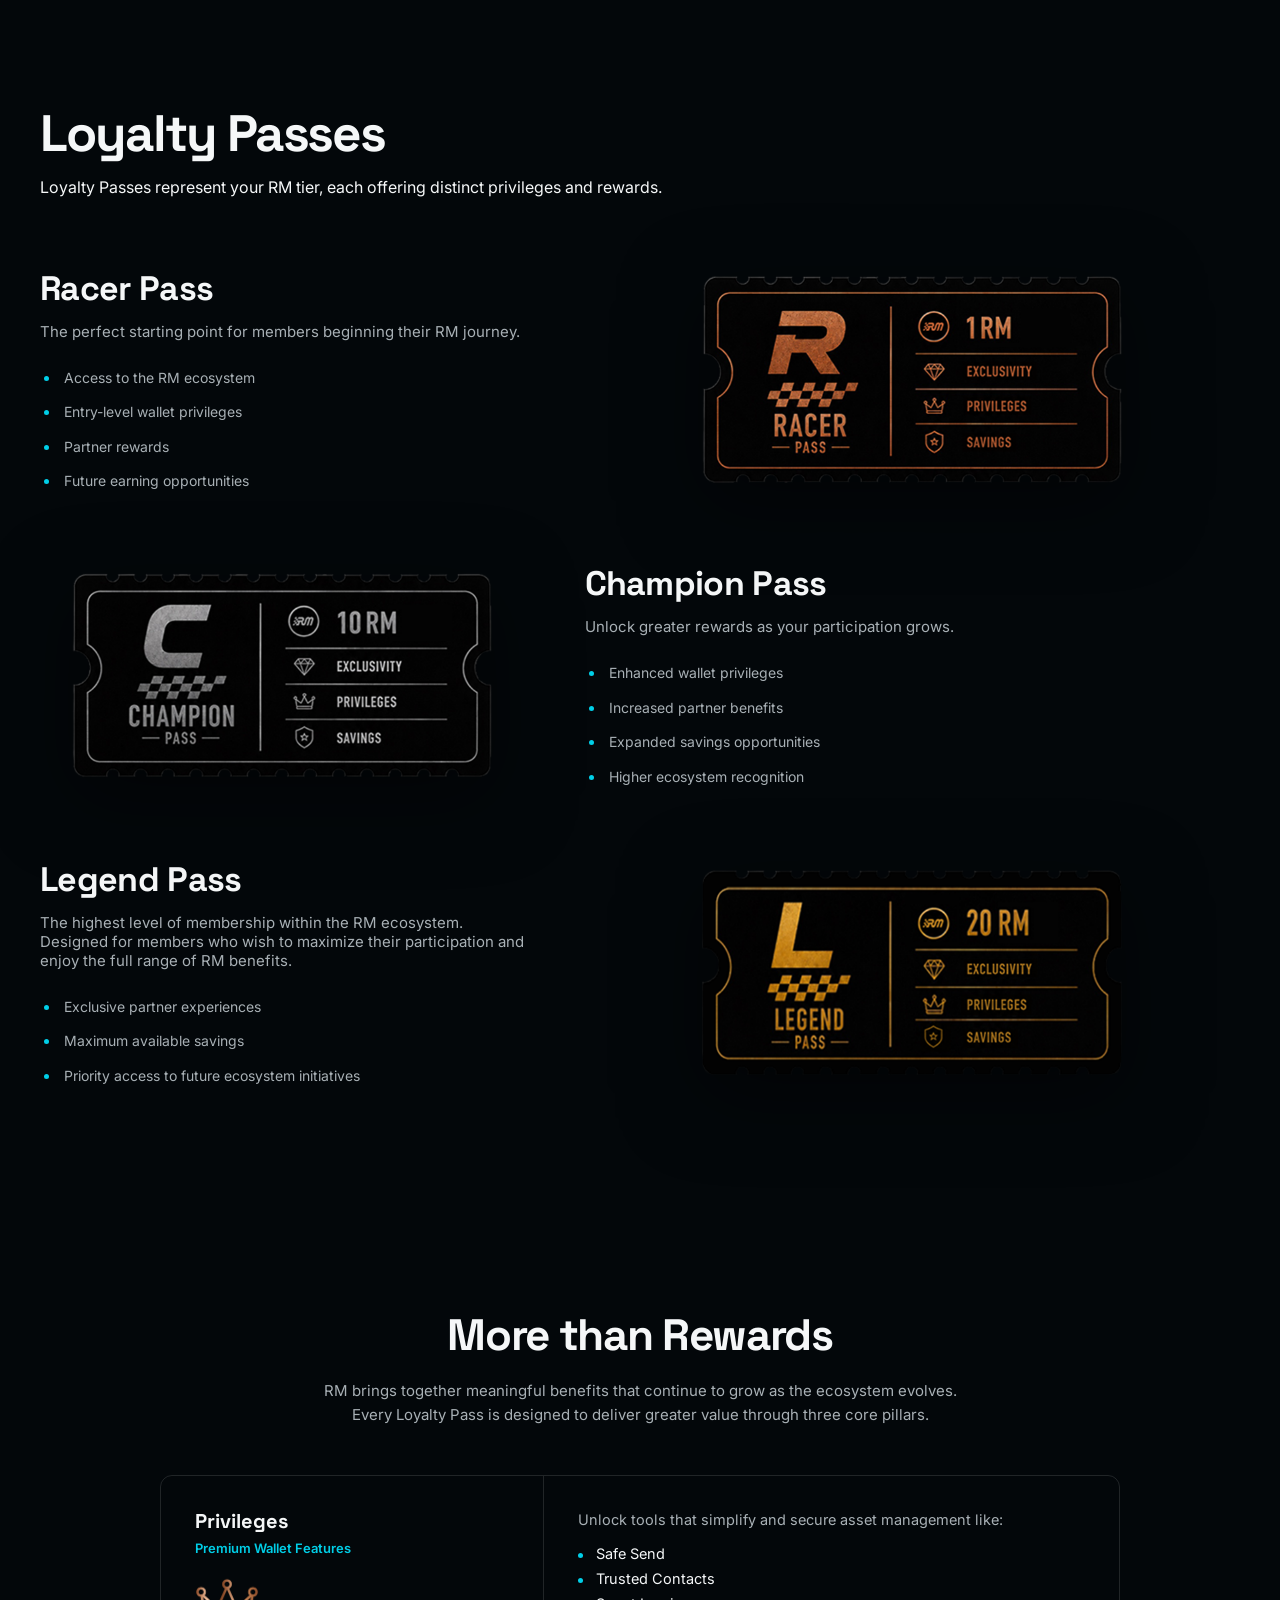
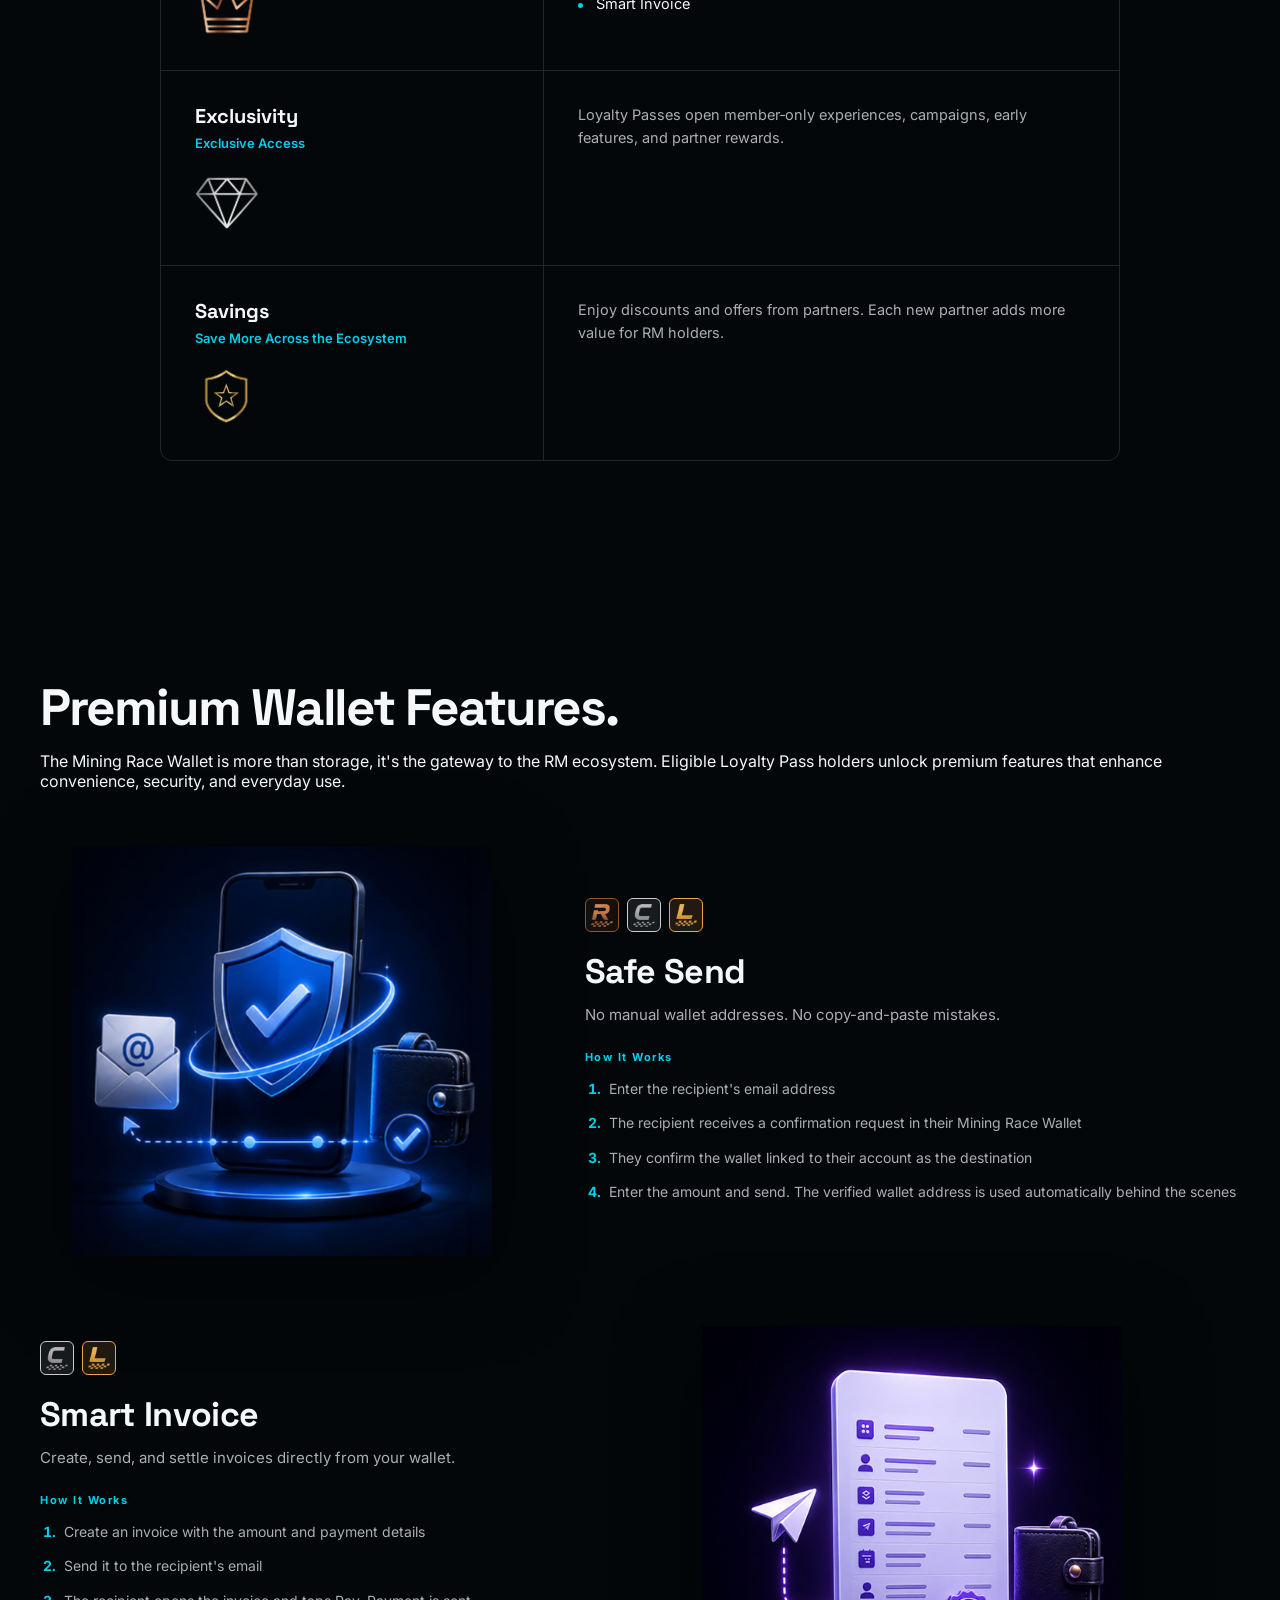
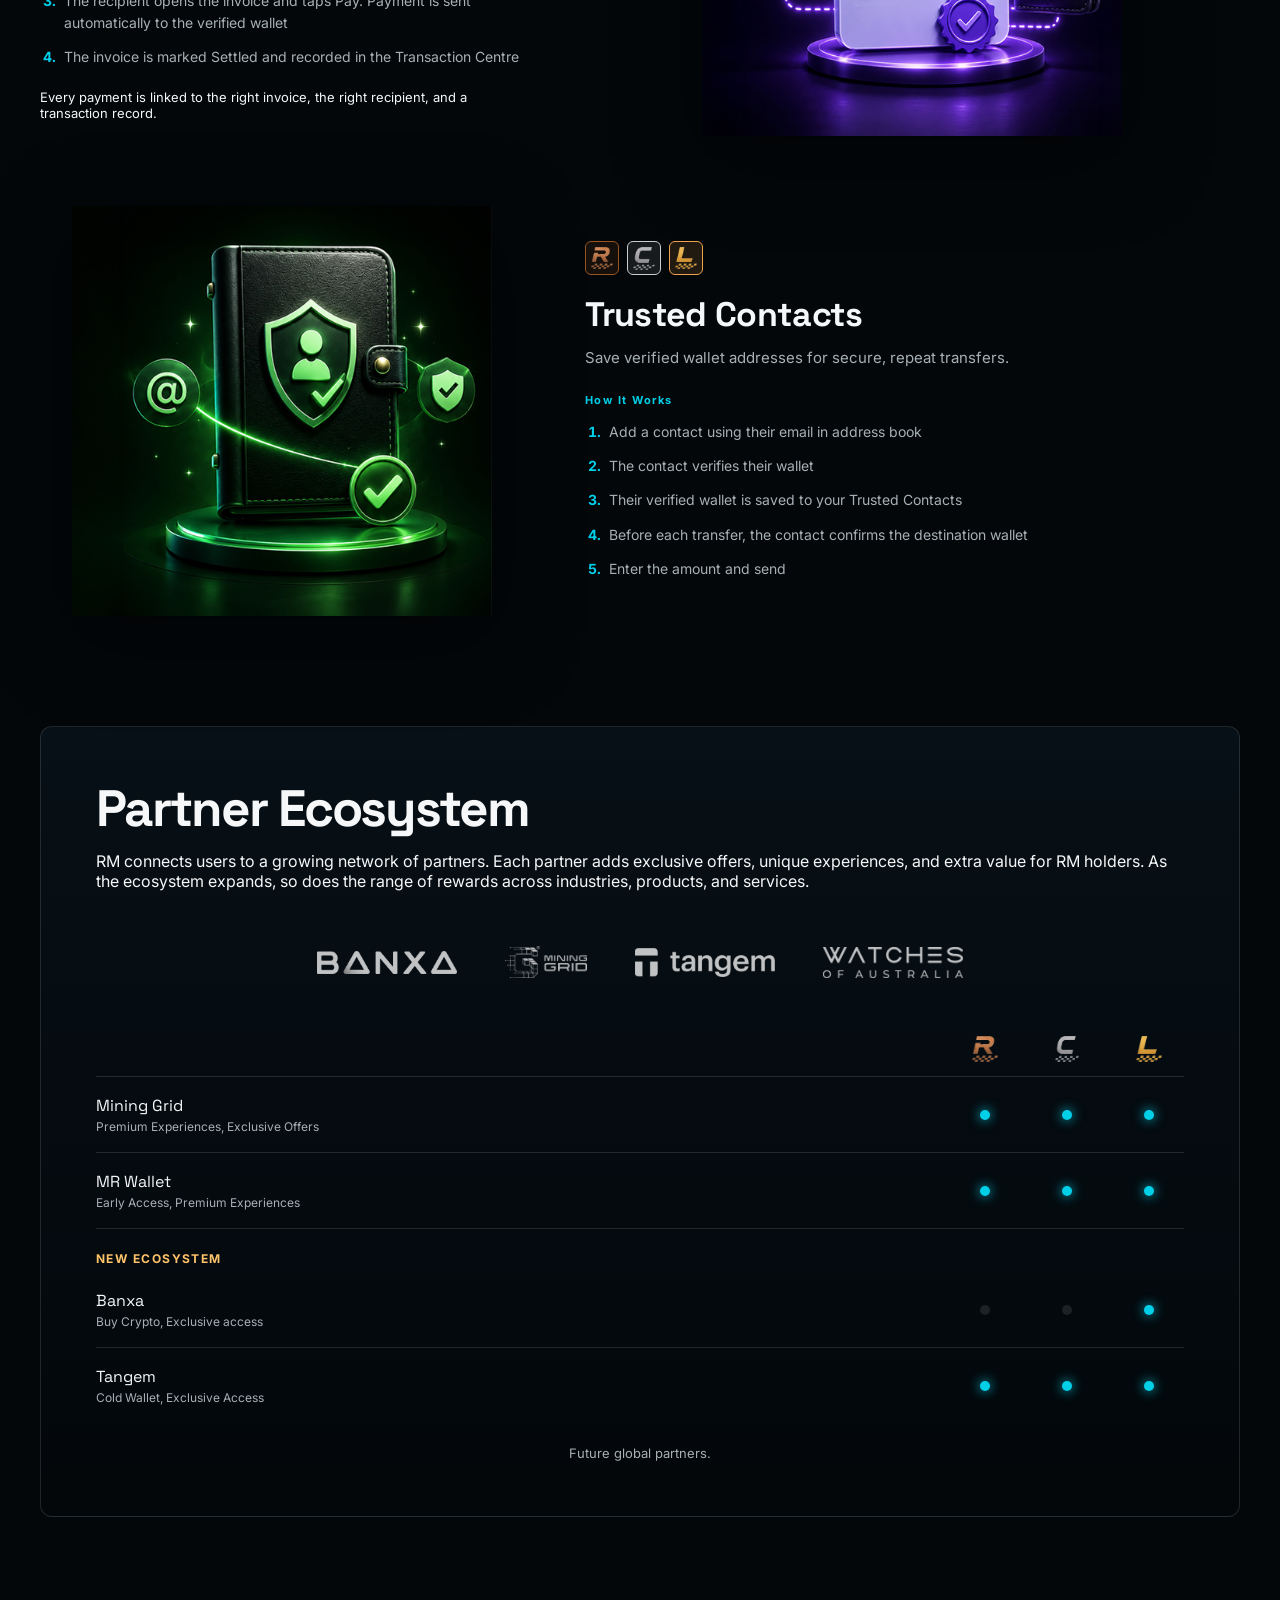
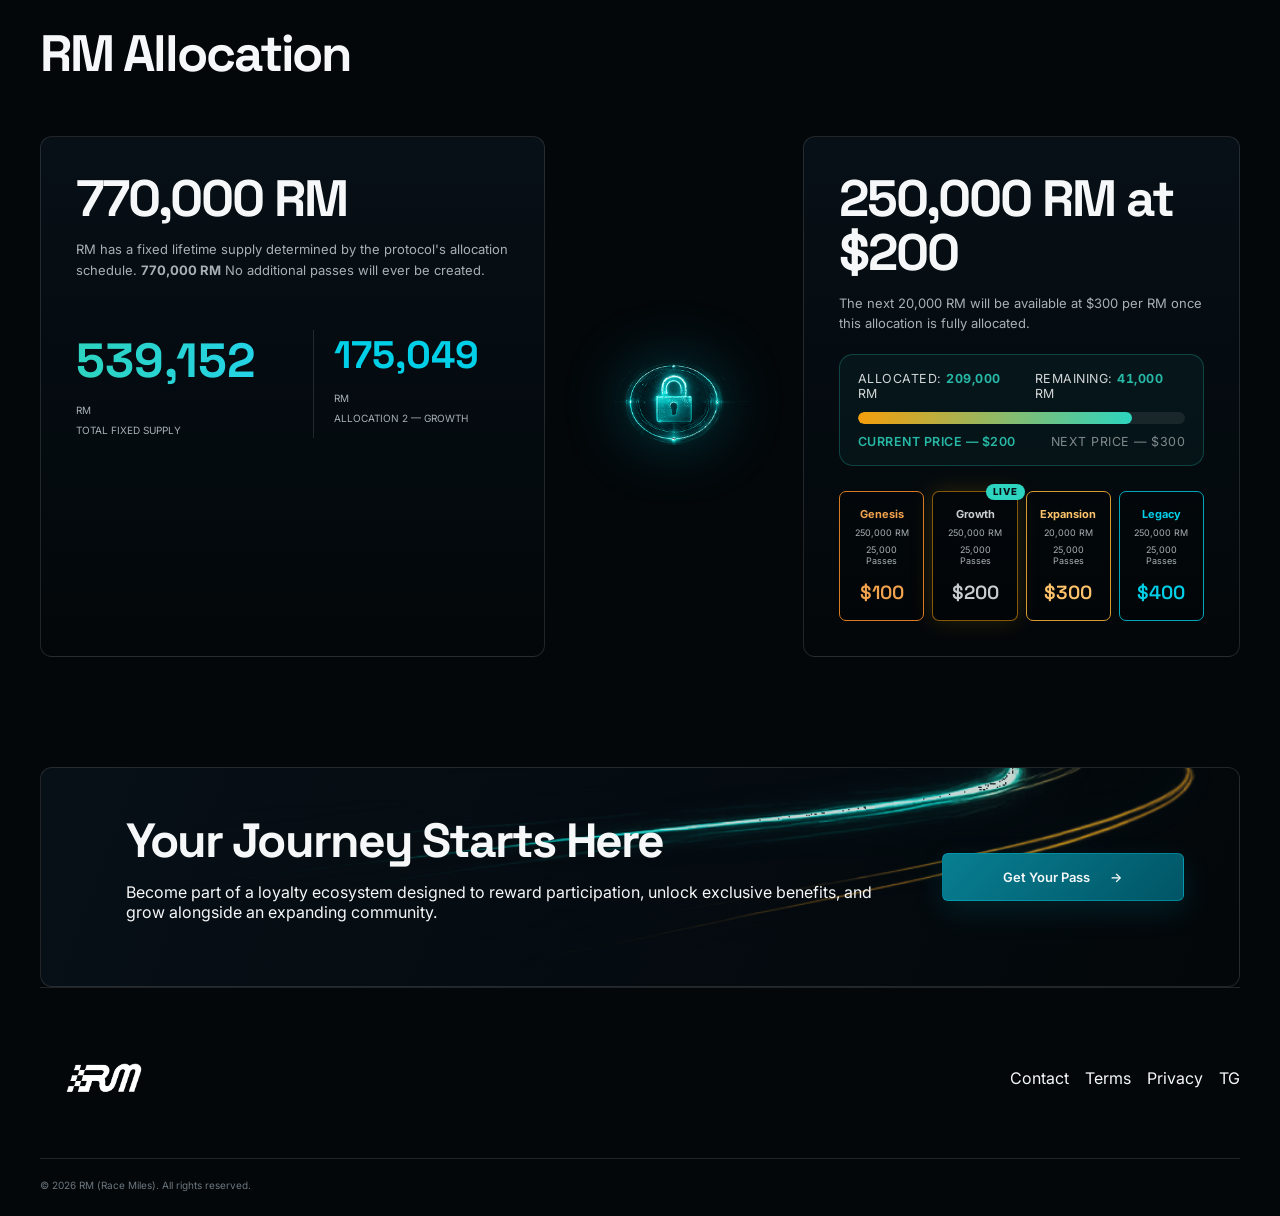
==== commit d6da7a47: "NO-TICKET updated site based on sitemap" ====
--- a/index.html
+++ b/index.html
@@ -14,16 +14,15 @@
 <div class="site-bg" aria-hidden="true"><span class="trail trail-a"></span><span class="trail trail-b"></span><span class="grid-glow"></span></div>
 
 <header class="header" id="header">
-    <a class="brand" href="#overview" aria-label="RM home">
+    <a class="brand" href="index.html" aria-label="RM home">
         <img class="rm-logo" src="assets/rm-logo.png"/>
     </a>
     <nav class="nav" id="nav" aria-label="Primary navigation">
-        <a class="active" href="#overview">Overview</a>
-        <a href="#passes">Passes</a>
-        <a href="#privileges">Privileges</a>
-        <a href="#protocol">Protocol</a>
+        <a class="active" href="index.html">Home</a>
         <a href="protocol-progress.html">Progress</a>
-        <a href="#faq">FAQ</a>
+        <a href="about.html">About RM</a>
+        <a href="faq.html">FAQ</a>
+        <a href="contact-us.html">Contact</a>
     </nav>
     <div class="header-actions">
         <a class="btn btn-primary" href="#cta">Get RM Now <span>→</span></a>
@@ -32,17 +31,15 @@
 </header>
 
 <main>
-    <section class="hero section" id="overview">
+    <section class="hero section" id="home">
         <div class="hero-copy reveal">
-            <p class="eyebrow">RM (RACE MILES)</p>
-            <h1>Loyalty Protocol</h1>
+            <h1>Next-Gen Loyalty Protocol</h1>
             <p class="lead">
-                Introducing the loyalty protocol powering the next generation of the Mining Race Wallet.<br>
-                Unlocking exclusive privileges, partner access, and ongoing savings
+                Earn, hold, and unlock more with RM, the loyalty ecosystem designed to reward participation, strengthen communities, and deliver lasting value through the Mining Race Wallet.
             </p>
             <div class="hero-actions">
-                <a class="btn btn-primary" href="#passes">Start Your Journey <span>→</span></a>
-                <a class="btn btn-ghost" href="#passes">View Passes</a>
+                <a class="btn btn-primary" href="#ecosystem">Discover How RM Works <span>→</span></a>
+                <a class="btn btn-ghost" href="#passes">Get Your Pass</a>
             </div>
         </div>
 
@@ -54,12 +51,11 @@
         </div>
         <section class="video section" id="watch">
             <div class="section-heading reveal">
-                <p class="eyebrow">SEE IT IN ACTION</p>
-                <h2>The RM Loyalty Protocol, explained.</h2>
-                <p>A quick walkthrough of how RM turns everyday wallet activity into unlockable privileges, exclusivity, and savings.</p>
+                <h2>Discover RM in Action</h2>
+                <p>Watch a quick intro to see how RM works, how Loyalty Passes unlock benefits, and how the Mining Race Wallet powers the ecosystem.</p>
             </div>
             <div class="video-frame reveal" id="videoFrame">
-                <video class="video-player" id="watchVideo" preload="none" poster="assets/video-poster.png" playsinline>
+                <video class="video-player" controls id="watchVideo" preload="none" autoplay muted poster="assets/video-poster.png" playsinline>
                     <source src="https://mrace-public.s3.eu-central-1.amazonaws.com/race-miles-primary.mp4" type="video/mp4">
                     Your browser does not support embedded video. You can <a href="https://mrace-public.s3.eu-central-1.amazonaws.com/race-miles-primary.mp4">download the video here</a> instead.
                 </video>
@@ -69,78 +65,174 @@
                 </button>
             </div>
         </section>
-        <div class="benefit-strip reveal">
-            <a href="#privileges">
-                <article>
-                    <div class="line-icon">
-                        <img src="assets/crown.png" alt="" loading="lazy">
-                    </div>
-                    <h3>PRIVILEGES</h3>
-                    <h4>Premium Wallet Features</h4>
-                    <p>Unlock advanced wallet capabilities available only to eligible pass holders</p>
-                </article>
-            </a>
-            <a href="#exclusivity">
-                <article>
-                    <div class="line-icon silver">
-                        <img src="assets/diamond.png" alt="" loading="lazy">
-                    </div>
-                    <h3>EXCLUSIVITY</h3>
-                    <h4>Global Partner Access</h4>
-                    <p>Enjoy exclusive and priority access to products, campaigns, and benefits from participating partners</p>
-                </article>
-            </a>
-            <a href="#savings">
-                <article>
-                    <div class="line-icon cyan">
-                        <img src="assets/shield.png" alt="" loading="lazy">
-                    </div>
-                    <h3>SAVINGS</h3>
-                    <h4>Receive ongoing Savings</h4>
-                    <p>Receive ongoing Loyalty discounts on Mining Race Partners ecosystem</p>
-                </article>
-            </a>
+    </section>
+
+    <section class="wallet-stats section reveal" id="wallet-stats">
+        <div class="section-heading">
+            <h2>A Look at Numbers</h2>
+            <p>The Mining Race Wallet fuels a growing community of users, transactions, and partners, forming the foundation of the RM loyalty ecosystem.</p>
+        </div>
+        <div class="wallet-stats-grid">
+            <div class="wallet-stat"><strong>120,000+</strong><p>Wallet Users</p></div>
+            <div class="wallet-stat"><strong>$1.4 Billion</strong><p>Transaction Value</p></div>
+            <div class="wallet-stat"><strong>2.5 Million+</strong><p>Transactions Processed</p></div>
+        </div>
+        <div class="wallet-stats-cta">
+            <a class="btn btn-ghost" href="about.html#wallet">Mining Race Wallet <span>→</span></a>
+        </div>
+    </section>
+
+    <section class="rm-intro section reveal" id="what-is-rm">
+        <div class="section-heading">
+            <h2>What is RM?</h2>
+            <p>RM is a loyalty ecosystem that rewards participation across the Mining Race Wallet and partner community. Holding RM unlocks benefits, exclusive features, and rewards. As balances grow, Loyalty Pass levels rise, opening access to more privileges. RM is utility‑driven, designed to recognize engagement.</p>
+        </div>
+    </section>
+
+    <section class="rm-purpose section reveal panel" id="why-rm">
+        <div class="section-heading">
+            <h2>Why RM?</h2>
+            <p>Most loyalty programs are tied to single brands, leaving rewards fragmented. RM creates a connected ecosystem where participation is rewarded, benefits expand, and every RM unlocks greater privileges, exclusivity, and savings. As the community grows, so do opportunities with partners.</p>
+        </div>
+        <a class="btn btn-primary" href="about.html">RM Ecosystem <span>→</span></a>
+    </section>
+    <section class="how section panel reveal" id="ecosystem">
+        <div class="section-heading"><h2>How RM works?</h2><p>Your Loyalty Pass level is based on the RM you hold. As your balance grows, your membership upgrades automatically, unlocking more rewards and privileges across the ecosystem.</p></div>
+        <div class="steps">
+            <article><div class="step-num">01</div><img src="/assets/icons/icons_Purchase.png" class="step-icon"/><h3>Purchase RM</h3><p>&amp; Hold in your Wallet</p></article>
+            <span class="connector">→</span>
+            <article><div class="step-num">02</div><img src="/assets/icons/icons_Balance.png" class="step-icon"/><h3>Wallet Reads</h3><p>your Balance</p></article>
+            <span class="connector">→</span>
+            <article><div class="step-num">03</div><img src="/assets/icons/icons_Unlock.png" class="step-icon"/><h3>Pass Unlocks</h3><p>Automatically</p></article>
+            <span class="connector">→</span>
+            <article><div class="step-num">04</div><img src="/assets/icons/icons_benefits.png" class="step-icon"/><h3>Benefits Apply</h3><p>to Eligible Products</p></article>
         </div>
     </section>
 
     <section class="passes section" id="passes">
         <div class="section-heading reveal">
-            <p class="eyebrow">HOLD RM, UNLOCK MORE</p>
-            <h2>Passes that scale with your RM.</h2>
-            <p>The Loyalty Protocol offers three Passes, each unlocking increasing levels of privileges, exclusivity, and savings</p>
-        </div>
-        <div class="pass-layout">
-            <div class="timeline reveal" id="timeline">
-                <div class="timeline-progress"></div>
-                <div class="time-step active">
-                    <strong>01</strong>
-                    <span>START</span>
-                </div>
-                <div class="time-step">
-                    <strong>10
-                        <small>RM</small>
-                    </strong>
-                    <span>UNLOCK</span></div>
-                <div class="time-step">
-                    <strong>20
-                        <small>RM</small>
-                    </strong>
-                    <span>UNLOCK MORE</span>
-                </div>
-            </div>
-            <div class="pass-stack">
-                <article class="pass-card bronze tilt reveal"><div class="shine"></div><div class="pass-letter">R</div><div><small>RACER PASS</small><strong>1–9 RM</strong></div><div class="discount"><b>1%</b><span>PRODUCT DISCOUNT</span></div></article>
-                <article class="pass-card chrome tilt reveal"><div class="shine"></div><div class="pass-letter">C</div><div><small>CHAMPION PASS</small><strong>10–19 RM</strong></div><div class="discount"><b>5%</b><span>PRODUCT DISCOUNT</span></div></article>
-                <article class="pass-card gold tilt reveal"><div class="shine"></div><div class="pass-letter">L</div><div><small>LEGEND PASS</small><strong>20+ RM</strong></div><div class="discount"><b>10%</b><span>PRODUCT DISCOUNT</span></div></article>
-            </div>
-        </div>
-    </section>
-
+            <h2>Loyalty Passes</h2>
+            <p>Loyalty Passes represent your RM tier, each offering distinct privileges and rewards.</p>
+        </div>
+<!--        <div class="pass-layout">-->
+<!--            <div class="timeline reveal" id="timeline">-->
+<!--                <div class="timeline-progress"></div>-->
+<!--                <div class="time-step active">-->
+<!--                    <strong>01</strong>-->
+<!--                    <span>START</span>-->
+<!--                </div>-->
+<!--                <div class="time-step">-->
+<!--                    <strong>10-->
+<!--                        <small>RM</small>-->
+<!--                    </strong>-->
+<!--                    <span>UNLOCK</span></div>-->
+<!--                <div class="time-step">-->
+<!--                    <strong>20-->
+<!--                        <small>RM</small>-->
+<!--                    </strong>-->
+<!--                    <span>UNLOCK MORE</span>-->
+<!--                </div>-->
+<!--            </div>-->
+<!--            <div class="pass-stack">-->
+<!--                <article class="pass-card bronze tilt reveal"><div class="shine"></div><div class="pass-letter">R</div><div><small>RACER PASS</small><strong>1–9 RM</strong></div><div class="discount"><b>1%</b><span>PRODUCT DISCOUNT</span></div></article>-->
+<!--                <article class="pass-card chrome tilt reveal"><div class="shine"></div><div class="pass-letter">C</div><div><small>CHAMPION PASS</small><strong>10–19 RM</strong></div><div class="discount"><b>5%</b><span>PRODUCT DISCOUNT</span></div></article>-->
+<!--                <article class="pass-card gold tilt reveal"><div class="shine"></div><div class="pass-letter">L</div><div><small>LEGEND PASS</small><strong>20+ RM</strong></div><div class="discount"><b>10%</b><span>PRODUCT DISCOUNT</span></div></article>-->
+<!--            </div>-->
+<!--        </div>-->
+
+        <div class="pass-details">
+            <article class="privilege-card reverse reveal">
+                <div class="privilege-media"><img src="assets/passes/racer_pass_black.png" alt="Racer Pass"></div>
+                <div class="privilege-body">
+                    <h3>Racer Pass</h3>
+                    <p class="privilege-lead">The perfect starting point for members beginning their RM journey.</p>
+                    <ul class="privilege-steps">
+                        <li>Access to the RM ecosystem</li>
+                        <li>Entry-level wallet privileges</li>
+                        <li>Partner rewards</li>
+                        <li>Future earning opportunities</li>
+                    </ul>
+                </div>
+            </article>
+
+            <article class="privilege-card reveal">
+                <div class="privilege-media"><img src="assets/passes/champion_pass_black.png" alt="Champion Pass"></div>
+                <div class="privilege-body">
+                    <h3>Champion Pass</h3>
+                    <p class="privilege-lead">Unlock greater rewards as your participation grows.</p>
+                    <ul class="privilege-steps">
+                        <li>Enhanced wallet privileges</li>
+                        <li>Increased partner benefits</li>
+                        <li>Expanded savings opportunities</li>
+                        <li>Higher ecosystem recognition</li>
+                    </ul>
+                </div>
+            </article>
+
+            <article class="privilege-card reverse reveal">
+                <div class="privilege-media"><img src="assets/passes/legend_pass_black.png" alt="Legend Pass"></div>
+                <div class="privilege-body">
+                    <h3>Legend Pass</h3>
+                    <p class="privilege-lead">The highest level of membership within the RM ecosystem. Designed for members who wish to maximize their participation and enjoy the full range of RM benefits.</p>
+                    <ul class="privilege-steps">
+                        <li>Exclusive partner experiences</li>
+                        <li>Maximum available savings</li>
+                        <li>Priority access to future ecosystem initiatives</li>
+                    </ul>
+                </div>
+            </article>
+        </div>
+    </section>
+    <section class="benefits section">
+        <div class="benefits-heading">
+            <h2>More than Rewards</h2>
+            <p>RM brings together meaningful benefits that continue to grow as the ecosystem evolves. Every Loyalty Pass is designed to deliver greater value through three core pillars.</p>
+        </div>
+
+        <div class="benefits-table">
+            <div class="benefits-row">
+                <div class="benefits-col-left">
+                    <h3>Privileges</h3>
+                    <h4>Premium Wallet Features</h4>
+                    <div class="benefits-icon"><img src="assets/crown.png" alt="Privileges icon"></div>
+                </div>
+                <div class="benefits-col-right">
+                    <p>Unlock tools that simplify and secure asset management like:</p>
+                    <ul class="benefits-list">
+                        <li>Safe Send</li>
+                        <li>Trusted Contacts</li>
+                        <li>Smart Invoice</li>
+                    </ul>
+                </div>
+            </div>
+
+            <div class="benefits-row">
+                <div class="benefits-col-left">
+                    <h3>Exclusivity</h3>
+                    <h4>Exclusive Access</h4>
+                    <div class="benefits-icon"><img src="assets/diamond.png" alt="Exclusivity icon"></div>
+                </div>
+                <div class="benefits-col-right">
+                    <p>Loyalty Passes open member‑only experiences, campaigns, early features, and partner rewards.</p>
+                </div>
+            </div>
+
+            <div class="benefits-row">
+                <div class="benefits-col-left">
+                    <h3>Savings</h3>
+                    <h4>Save More Across the Ecosystem</h4>
+                    <div class="benefits-icon"><img src="assets/shield.png" alt="Savings icon"></div>
+                </div>
+                <div class="benefits-col-right">
+                    <p>Enjoy discounts and offers from partners. Each new partner adds more value for RM holders.</p>
+                </div>
+            </div>
+        </div>
+    </section>
     <section class="privileges section" id="privileges">
         <div class="section-heading reveal">
-            <p class="eyebrow">LOYALTY PROTOCOL — PRIVILEGES</p>
             <h2>Premium Wallet Features.</h2>
-            <p>Unlock advanced wallet capabilities available only to eligible pass holders.</p>
+            <p>The Mining Race Wallet is more than storage, it's the gateway to the RM ecosystem. Eligible Loyalty Pass holders unlock premium features that enhance convenience, security, and everyday use.</p>
         </div>
         <div class="privilege-list">
             <article class="privilege-card reveal">
@@ -197,8 +289,14 @@
 
     <section class="exclusivity section panel reveal" id="exclusivity">
         <div class="section-heading">
-            <p class="eyebrow">LOYALTY PROTOCOL — EXCLUSIVITY</p>
-            <h2>Global Partner Access.</h2>
+            <h2>Partner Ecosystem</h2>
+            <p>RM connects users to a growing network of partners. Each partner adds exclusive offers, unique experiences, and extra value for RM holders. As the ecosystem expands, so does the range of rewards across industries, products, and services.</p>
+        </div>
+        <div class="partner-logos reveal">
+            <img src="assets/partners/Banxa.png" alt="Partner logo">
+            <img src="assets/partners/Mining_Grid.png" alt="Partner logo">
+            <img src="assets/partners/Tangem.png" alt="Partner logo">
+            <img src="assets/partners/watches_of_australia.png" alt="Partner logo">
         </div>
         <div class="partner-matrix">
             <div class="partner-row head"><span></span><span><img class="tier-head-icon" src="assets/tier-r.png" alt="Racer Pass"></span><span><img class="tier-head-icon" src="assets/tier-c.png" alt="Champion Pass"></span><span><img class="tier-head-icon" src="assets/tier-l.png" alt="Legend Pass"></span></div>
@@ -210,98 +308,75 @@
         </div>
         <p class="center-note">Future global partners.</p>
     </section>
-
-    <section class="savings section" id="savings">
-        <div class="section-heading reveal">
-            <p class="eyebrow">LOYALTY PROTOCOL — SAVINGS</p>
-            <h2>Receive ongoing discounts on the Mining Race ecosystem.</h2>
-        </div>
-        <div class="savings-table reveal">
-            <div class="savings-row head"><span>Benefit</span><span><img class="tier-head-icon" src="assets/tier-r.png" alt="Racer Pass"></span><span><img class="tier-head-icon" src="assets/tier-c.png" alt="Champion Pass"></span><span><img class="tier-head-icon" src="assets/tier-l.png" alt="Legend Pass"></span></div>
-            <div class="savings-row"><span>Loyalty Passes</span><span>1%</span><span>5%</span><span>10%</span></div>
-            <div class="savings-row"><span>Mining Grid</span><span>1%</span><span>5%</span><span>10%</span></div>
-            <div class="savings-row"><span>TANGEM</span><span>5%</span><span>10%</span><span>15%</span></div>
-            <div class="savings-row"><span>MR Merch</span><span>10%</span><span>15%</span><span>20%</span></div>
-            <div class="savings-row"><span>Banxa</span><span>5%</span><span>5%</span><span>5%</span></div>
-        </div>
-        <p class="center-note">Our partner network grows as the Mining Race ecosystem grows.</p>
-    </section>
-
-    <section class="how section panel reveal" id="ecosystem">
-        <div class="section-heading"><p class="eyebrow">SIMPLE BY DESIGN</p><h2>How It Works</h2></div>
-        <div class="steps">
-            <article><div class="step-num">01</div><div class="step-icon">⌑</div><h3>Hold RM</h3><p>in your verified wallet</p></article>
-            <span class="connector">→</span>
-            <article><div class="step-num">02</div><div class="step-icon">◫</div><h3>Wallet Reads</h3><p>your balance</p></article>
-            <span class="connector">→</span>
-            <article><div class="step-num">03</div><div class="step-icon">⌘</div><h3>Pass Unlocks</h3><p>automatically</p></article>
-            <span class="connector">→</span>
-            <article><div class="step-num">04</div><div class="step-icon">✦</div><h3>Discounts Apply</h3><p>to eligible products</p></article>
-        </div>
-    </section>
-
-    <section class="supply section" id="protocol">
-        <div class="supply-left panel reveal">
-            <p class="eyebrow">FIXED SUPPLY</p><h2><span id="fixedSupplyTitleAmount">Calculating supply…</span></h2>
-            <p>RM has a fixed lifetime supply determined by the protocol's allocation schedule. <b id="fixedSupplyDescriptionAmount"></b> No additional passes will ever be created.</p>
-            <div class="stats">
-                <div class="stat-highlight"><strong class="counter" id="totalSupplyCounter" data-target="0">—</strong><span>RM<br>TOTAL FIXED SUPPLY</span></div>
-                <div><strong class="counter" id="activeAllocationCounter" data-target="0">—</strong><span>RM<br><span id="activeAllocationLabel"></span></span></div>
-            </div>
-        </div>
-        <div class="lock-visual reveal"><img class="lock-img" src="assets/lock.png" alt="RM fixed supply lock" loading="lazy"></div>
-        <div class="cycles panel reveal">
-            <p class="eyebrow" id="allocationKicker">LOADING ALLOCATION DATA…</p>
-            <h2 id="allocationTitle">Fetching current terms…</h2>
-            <p id="allocationDescription">Allocation details are being retrieved from the protocol.</p>
-
-            <div class="allocation-progress is-hidden" id="allocationProgress" aria-busy="true">
-                <div class="alloc-head">
-                    <span>ALLOCATED: <b id="allocSold">0</b> RM</span>
-                    <span>REMAINING: <b id="allocRemaining">0</b> RM</span>
-                </div>
-                <div class="progress-track" role="progressbar" aria-label="Allocation progress" aria-valuemin="0" aria-valuenow="0">
-                    <div class="progress-fill" id="allocFill"></div>
-                </div>
-                <div class="alloc-foot">
-                    <span class="price-now" id="allocPriceNow"></span>
-                    <span class="price-next" id="allocPriceNext"></span>
-                </div>
-            </div>
-
-            <div class="cycle-grid" id="allocationGrid" aria-live="polite" aria-busy="true">
-                <p class="allocation-status">Loading allocations…</p>
-            </div>
-        </div>
-    </section>
-
-    <section class="faq section" id="faq">
-        <div class="section-heading reveal"><p class="eyebrow">FAQ</p><h2>Questions, answered.</h2></div>
-        <div class="faq-list">
-            <details class="reveal"><summary>How do I unlock a pass?</summary><p>Hold the required amount of RM in a verified wallet. Your eligible pass tier is recognized automatically.</p></details>
-            <details class="reveal"><summary>Do passes expire?</summary><p>No. The pass allocation system is designed around a fixed protocol supply.</p></details>
-            <details class="reveal"><summary>Is RM an investment?</summary><p>No. It is a loyalty protocol and does not represent ownership, dividends, profit participation or guaranteed future value.</p></details>
-        </div>
-    </section>
+    <section class="protocol section" id="protocol">
+        <div class="section-heading">
+            <h2>RM Allocation</h2>
+        </div>
+        <div class="supply " >
+            <div class="supply-left panel reveal">
+                <h2><span id="fixedSupplyTitleAmount">Calculating supply…</span></h2>
+                <p>RM has a fixed lifetime supply determined by the protocol's allocation schedule. <b id="fixedSupplyDescriptionAmount"></b> No additional passes will ever be created.</p>
+                <div class="stats">
+                    <div class="stat-highlight"><strong class="counter" id="totalSupplyCounter" data-target="0">—</strong><span>RM<br>TOTAL FIXED SUPPLY</span></div>
+                    <div><strong class="counter" id="activeAllocationCounter" data-target="0">—</strong><span>RM<br><span id="activeAllocationLabel"></span></span></div>
+                </div>
+            </div>
+            <div class="lock-visual reveal"><img class="lock-img" src="assets/lock.png" alt="RM fixed supply lock" loading="lazy"></div>
+            <div class="cycles panel reveal">
+                <h2 id="allocationTitle">Fetching current terms…</h2>
+                <p id="allocationDescription">Allocation details are being retrieved from the protocol.</p>
+
+                <div class="allocation-progress is-hidden" id="allocationProgress" aria-busy="true">
+                    <div class="alloc-head">
+                        <span>ALLOCATED: <b id="allocSold">0</b> RM</span>
+                        <span>REMAINING: <b id="allocRemaining">0</b> RM</span>
+                    </div>
+                    <div class="progress-track" role="progressbar" aria-label="Allocation progress" aria-valuemin="0" aria-valuenow="0">
+                        <div class="progress-fill" id="allocFill"></div>
+                    </div>
+                    <div class="alloc-foot">
+                        <span class="price-now" id="allocPriceNow"></span>
+                        <span class="price-next" id="allocPriceNext"></span>
+                    </div>
+                </div>
+
+                <div class="cycle-grid" id="allocationGrid" aria-live="polite" aria-busy="true">
+                    <p class="allocation-status">Loading allocations…</p>
+                </div>
+            </div>
+        </div>
+    </section>
+
 
     <section class="cta section reveal" id="cta">
-        <div class="cta-trail"></div><img class="cta-track" src="assets/track.png" alt="" loading="lazy"><div><p class="eyebrow">JOIN THE PROTOCOL</p><h2>Unlock Your Pass. Start Saving.</h2><p>Join the Loyalty Protocol today.</p></div>
-        <a class="btn btn-primary" href="#overview">Get RM Now <span>→</span></a>
-        <img class="rm-logo" src="assets/rm-logo.png"/>
-        </a>
+        <div class="cta-trail"></div>
+        <img class="cta-track" src="assets/track.png" alt="" loading="lazy">
+        <div class="cta-content">
+            <h2>Your Journey Starts Here</h2>
+            <p>Become part of a loyalty ecosystem designed to reward participation, unlock exclusive benefits, and grow alongside an expanding community.</p>
+        </div>
+
+        <a class="btn btn-primary cta-btn" href="faq.html">Get Your Pass <span>→</span></a>
     </section>
 </main>
 
 <footer class="footer">
     <div class="footer-top">
-        <a class="brand" href="#overview" aria-label="RM home">
+        <a class="brand" href="index.html" aria-label="RM home">
             <img class="rm-logo" src="assets/rm-logo.png"/>
         </a>
-        <p>RM (Race Miles) is the loyalty protocol of the Mining Race Wallet.</p>
-        <nav aria-label="Footer navigation"><a href="#overview">Overview</a><a href="#passes">Passes</a><a href="#privileges">Privileges</a><a href="#ecosystem">Ecosystem</a><a href="#protocol">Protocol</a><a href="protocol-progress.html">Progress</a><a href="#faq">FAQ</a></nav>
-        <div class="socials"><a href="#">TG</a></div>
+        <div class="links">
+            <nav aria-label="Footer navigation">
+                <a href="contact-us.html">Contact</a>
+                <a href="terms-and-conditions.html">Terms</a>
+                <a href="privacy-policy.html">Privacy</a>
+            </nav>
+            <div class="socials"><a href="https://t.me/miningrace">TG</a></div>
+        </div>
     </div>
-    <div class="footer-bottom"><span>© 2026 RM (Race Miles). All rights reserved.</span><span>Terms&nbsp;&nbsp; Privacy</span></div>
+    <div class="footer-bottom">
+        <span>© 2026 RM (Race Miles). All rights reserved.</span>
+    </div>
 </footer>
 
 <script src="js/main.js"></script>
--- a/css/style.css
+++ b/css/style.css
@@ -117,10 +117,6 @@
 
 .brand {
     display: flex;
-    align-items: center;
-    gap: 10px;
-    font-family: "Space Grotesk", sans-serif;
-    letter-spacing: .06em
 }
 
 .brand-mark {
@@ -184,10 +180,11 @@
 }
 
 .btn {
+    width: max-content;
     min-height: 48px;
     padding: 0 22px;
     border: 1px solid var(--border);
-    display: inline-flex;
+    display: flex;
     align-items: center;
     justify-content: center;
     gap: 20px;
@@ -275,13 +272,7 @@
 .hero-img {
     width: 100%;
 }
-.eyebrow {
-    color: var(--cyan);
-    font-size: 12px;
-    font-weight: 700;
-    letter-spacing: .18em;
-    margin: 0 0 20px
-}
+
 
 .hero h1 {
     font-family: "Space Grotesk", system-ui;
@@ -474,6 +465,46 @@
     margin: 0;
     max-width: 230px;
     line-height: 1.5
+}
+
+.benefit-list {
+    list-style: none;
+    margin: 0;
+    padding: 0;
+    display: flex;
+    flex-direction: column;
+    gap: 6px
+}
+
+.benefit-list li {
+    font-size: 13.5px;
+    color: var(--muted);
+    line-height: 1.5
+}
+
+.pass-details {
+    display: flex;
+    flex-direction: column;
+    gap: 70px;
+    margin-top: 70px
+}
+
+.partner-logos {
+    display: flex;
+    align-items: center;
+    justify-content: center;
+    gap: 48px;
+    flex-wrap: wrap;
+    margin-bottom: 40px
+}
+
+.partner-logos img {
+    height: 32px;
+    width: auto;
+    max-width: 140px;
+    object-fit: contain;
+    opacity: .75;
+    filter: grayscale(1) brightness(1.6)
 }
 
 .section-heading {
@@ -689,13 +720,11 @@
     margin: 12px auto;
     width: 58px;
     height: 58px;
-    border: 1px solid rgba(0, 207, 232, .35);
-    border-radius: 50%;
     display: grid;
     place-items: center;
     color: var(--cyan);
     font-size: 24px;
-    box-shadow: 0 0 25px rgba(0, 207, 232, .08)
+    background: transparent;
 }
 
 .steps h3 {
@@ -715,7 +744,118 @@
 }
 
 .benefits {
-    padding-top: 70px
+    max-width: 960px;
+    margin: 0 auto;
+}
+
+.benefits-heading {
+    text-align: center;
+    max-width: 640px;
+    margin: 0 auto 48px;
+}
+
+.benefits-heading h2 {
+    font-family: "Space Grotesk", sans-serif;
+    font-size: clamp(30px, 4vw, 44px);
+    letter-spacing: -.03em;
+    margin: 0 0 16px;
+}
+
+.benefits-heading p {
+    color: var(--muted);
+    font-size: 15px;
+    line-height: 1.6;
+    margin: 0;
+}
+
+.benefits-table {
+    border: 1px solid var(--border);
+    border-radius: 12px;
+    overflow: hidden;
+}
+
+.benefits-row {
+    display: grid;
+    grid-template-columns: .8fr 1.2fr;
+}
+
+.benefits-row + .benefits-row {
+    border-top: 1px solid var(--border);
+}
+
+.benefits-row > div {
+    padding: 32px 34px;
+}
+
+.benefits-col-left {
+    border-right: 1px solid var(--border);
+}
+
+.benefits-icon {
+    width: 64px;
+    height: 64px;
+    margin-top: 18px;
+    border-radius: 10px;
+    display: grid;
+    place-items: center;
+}
+
+.benefits-icon img {
+    width: 100%;
+    height: 100%;
+    object-fit: contain;
+}
+
+.benefits-col-left h3 {
+    font-family: "Space Grotesk", sans-serif;
+    font-size: 20px;
+    margin: 0 0 6px;
+}
+
+.benefits-col-left h4 {
+    font-size: 13px;
+    font-weight: 600;
+    color: var(--cyan);
+    margin: 0;
+}
+
+.benefits-col-right p {
+    margin: 0;
+    font-size: 14.5px;
+    line-height: 1.6;
+    color: var(--muted);
+}
+
+.benefits-col-right p b,
+.benefits-col-right p strong {
+    color: var(--text);
+}
+
+.benefits-list {
+    list-style: none;
+    margin: 14px 0 0;
+    padding: 0;
+    display: flex;
+    flex-direction: column;
+    gap: 8px;
+}
+
+.benefits-list li {
+    font-size: 14.5px;
+    color: var(--text);
+    padding-left: 18px;
+    position: relative;
+}
+
+.benefits-list li::before {
+    content: "";
+    position: absolute;
+    left: 0;
+    top: 8px;
+    width: 5px;
+    height: 5px;
+    border-radius: 50%;
+    background: var(--cyan);
 }
 
 .product-grid {
@@ -972,8 +1112,9 @@
     min-height: 220px;
     border: 1px solid var(--border);
     border-radius: 12px;
-    display: grid;
-    grid-template-columns:1fr auto 150px;
+    display: flex;
+    flex-direction: row;
+    justify-content: space-between;
     align-items: center;
     gap: 30px;
     padding: 45px 55px;
@@ -994,10 +1135,7 @@
     position: relative
 }
 
-.cta p:not(.eyebrow) {
-    color: var(--muted);
-    position: relative
-}
+
 
 .cta .btn, .cta-mark {
     position: relative
@@ -1018,18 +1156,21 @@
 }
 
 .footer-top {
-    display: grid;
-    grid-template-columns:1.2fr 1.2fr 1.5fr .7fr;
-    gap: 35px;
-    align-items: start
-}
-
-.footer-top > p {
-    font-size: 11px;
-    color: var(--muted);
-    line-height: 1.6;
-    margin: 0
-}
+    display: flex;
+    flex-direction: row;
+    justify-content: space-between;
+    align-items: center;
+    flex-wrap: wrap;
+    gap: 8px;
+}
+.footer-top .links {
+    display: flex;
+    flex-direction: row;
+    gap: 16px;
+    flex-wrap: wrap;
+}
+
+
 
 .footer nav {
     display: flex;
@@ -1038,10 +1179,6 @@
     flex-wrap: wrap
 }
 
-.footer nav a, .socials a {
-    font-size: 11px;
-    color: var(--muted)
-}
 
 .socials {
     display: flex;
@@ -1121,9 +1258,7 @@
         border-bottom: 1px solid var(--border)
     }
 
-    .footer-top {
-        grid-template-columns:1fr 1fr
-    }
+
 }
 
 @media (max-width: 1024px) {
@@ -1205,10 +1340,6 @@
 
     .principles article {
         padding: 24px
-    }
-
-    .footer-top {
-        gap: 24px
     }
 }
 
@@ -1449,8 +1580,7 @@
     }
 
     .cta {
-        grid-template-columns:1fr;
-        padding: 35px 25px
+        padding: 35px 25px!important;
     }
 
     .cta-mark {
@@ -1459,10 +1589,6 @@
 
     .footer {
         width: calc(100% - 32px)
-    }
-
-    .footer-top {
-        grid-template-columns:1fr
     }
 
     .footer nav {
@@ -1805,6 +1931,12 @@
     pointer-events: none;
     z-index: 0;
     filter: drop-shadow(0 0 20px rgba(0, 207, 232, .15))
+}
+.cta-content {
+    flex: 4;
+}
+.cta-btn {
+    flex: 1;
 }
 
 .cta > div, .cta .btn, .cta-mark {
@@ -2223,6 +2355,8 @@
 @media (max-width: 1024px) {
     .video {
         grid-template-columns: 1fr;
+        gap: 24px;
+
     }
 }
 @media (max-width: 767px) {
@@ -2231,4 +2365,351 @@
         border-radius: 12px;
         aspect-ratio: 16 / 10;
     }
+}
+/* ===== Wallet Stats, RM Intro/Purpose, About/FAQ/Contact pages ===== */
+.wallet-stats-grid {
+    display: grid;
+    grid-template-columns: repeat(3, 1fr);
+    gap: 20px;
+    text-align: center
+}
+
+.wallet-stat {
+    padding: 34px 20px;
+    border: 1px solid var(--border);
+    border-radius: var(--radius);
+    background: linear-gradient(180deg, rgba(9, 19, 26, .8), rgba(3, 7, 10, .65))
+}
+
+.wallet-stat strong {
+    display: inline-block;
+    font: 700 clamp(30px, 3.6vw, 46px) "Space Grotesk";
+    color: var(--cyan);
+    text-shadow: 0 0 24px rgba(0, 207, 232, .25)
+}
+
+.wallet-stat p {
+    margin: 10px 0 0;
+    font-size: 12px;
+    letter-spacing: .04em;
+    color: var(--muted)
+}
+
+.wallet-stats-cta {
+    display: flex;
+    justify-content: center;
+    margin-top: 40px
+}
+
+.rm-intro .section-heading,
+.rm-purpose .section-heading {
+    max-width: 780px;
+    margin-left: auto;
+    margin-right: auto;
+    text-align: center
+}
+
+.rm-purpose {
+    text-align: center;
+    padding: 55px;
+    margin-bottom: 64px;
+
+}
+
+.rm-purpose .btn {
+    margin: 10px auto 0
+}
+
+@media (max-width: 767px) {
+    .wallet-stats-grid {
+        grid-template-columns: 1fr;
+        gap: 14px
+    }
+
+    .rm-purpose {
+        padding: 26px
+    }
+}
+
+/* ===== Simple content page layout (About / FAQ / Contact) ===== */
+.page-hero {
+    min-height: 340px;
+    padding-top: 170px;
+    padding-bottom: 60px;
+    text-align: center;
+    display: flex;
+    flex-direction: column;
+    align-items: center
+}
+
+
+.page-hero h1 {
+    font-family: "Space Grotesk", system-ui;
+    font-size: clamp(38px, 5vw, 60px);
+    line-height: 1.05;
+    letter-spacing: -.045em;
+    margin: 0 0 20px
+}
+
+.page-hero p {
+    color: var(--muted);
+    font-size: 16px;
+    line-height: 1.7;
+    max-width: 640px;
+    margin: 0
+}
+
+.content-block {
+    max-width: 820px;
+    margin: 0 auto 70px
+}
+
+.content-block:last-child {
+    margin-bottom: 0
+}
+
+.content-block h2 {
+    font-family: "Space Grotesk";
+    font-size: clamp(28px, 3.2vw, 40px);
+    letter-spacing: -.03em;
+    margin: 0 0 18px
+}
+
+.content-block p {
+    color: var(--muted);
+    font-size: 15px;
+    line-height: 1.75;
+    margin: 0 0 14px
+}
+
+.content-block p:last-child {
+    margin-bottom: 0
+}
+
+.content-block .btn {
+    margin-top: 22px
+}
+
+.content-block.panel {
+    padding: 45px
+}
+
+/* Contact form */
+.contact-form {
+    max-width: 640px;
+    margin: 0 auto;
+    display: grid;
+    gap: 18px
+}
+
+.form-row {
+    display: grid;
+    gap: 8px
+}
+
+.form-row.two-col {
+    grid-template-columns: 1fr 1fr;
+    gap: 18px
+}
+
+.form-row label {
+    font-size: 12px;
+    letter-spacing: .04em;
+    color: var(--muted)
+}
+
+.contact-form input,
+.contact-form select,
+.contact-form textarea {
+    width: 100%;
+    background: rgba(255, 255, 255, .03);
+    border: 1px solid var(--border);
+    border-radius: 8px;
+    color: var(--text);
+    font: inherit;
+    font-size: 14px;
+    padding: 13px 14px;
+    transition: .2s
+}
+
+.contact-form select {
+    appearance: none;
+    background-image: linear-gradient(45deg, transparent 50%, var(--muted) 50%), linear-gradient(135deg, var(--muted) 50%, transparent 50%);
+    background-position: calc(100% - 18px) center, calc(100% - 13px) center;
+    background-size: 5px 5px, 5px 5px;
+    background-repeat: no-repeat
+}
+
+.contact-form textarea {
+    resize: vertical;
+    min-height: 130px
+}
+
+.contact-form input:focus,
+.contact-form select:focus,
+.contact-form textarea:focus {
+    outline: none;
+    border-color: rgba(0, 207, 232, .5);
+    box-shadow: 0 0 0 3px rgba(0, 207, 232, .12)
+}
+
+.contact-form .btn {
+    justify-self: start;
+    border: 1px solid rgba(0, 207, 232, .35);
+    cursor: pointer
+}
+
+.form-status {
+    font-size: 13px;
+    color: var(--cyan);
+    display: none
+}
+
+.form-status.visible {
+    display: block
+}
+
+@media (max-width: 767px) {
+    .page-hero {
+        padding-top: 130px
+    }
+
+    .form-row.two-col {
+        grid-template-columns: 1fr
+    }
+
+    .content-block.panel {
+        padding: 26px
+    }
+}
+
+/* Legal pages (Terms & Conditions, Privacy Policy) */
+.legal-hero {
+    max-width: 760px;
+    margin: 0 auto;
+    text-align: center;
+    display: flex;
+    flex-direction: column;
+    align-items: center;
+}
+
+.legal-hero .eyebrow {
+    justify-content: center;
+    display: flex
+}
+
+.legal-effective {
+    display: inline-flex;
+    align-items: center;
+    gap: 8px;
+    margin-top: 18px;
+    padding: 8px 16px;
+    border: 1px solid var(--border);
+    border-radius: 999px;
+    font-size: 12.5px;
+    color: var(--muted);
+    letter-spacing: .02em
+}
+
+.legal-effective b {
+    color: var(--cyan);
+    font-weight: 600
+}
+
+.legal-toc {
+    max-width: 820px;
+    margin: 0 auto 70px;
+    border: 1px solid var(--border);
+    border-radius: var(--radius);
+    padding: 34px 40px
+}
+
+.legal-toc h2 {
+    font-family: "Space Grotesk";
+    font-size: 18px;
+    margin: 0 0 18px;
+    letter-spacing: .02em
+}
+
+.legal-toc ol {
+    margin: 0;
+    padding-left: 0;
+    list-style: none;
+    columns: 2;
+    column-gap: 40px
+}
+
+.legal-toc li {
+    break-inside: avoid;
+    margin-bottom: 10px
+}
+
+.legal-toc a {
+    color: var(--muted);
+    font-size: 14px;
+    text-decoration: none;
+    transition: color .2s
+}
+
+.legal-toc a:hover {
+    color: var(--cyan)
+}
+
+.legal-doc {
+    max-width: 820px;
+    margin: 0 auto
+}
+
+.legal-doc h2 {
+    font-family: "Space Grotesk";
+    font-size: clamp(22px, 2.6vw, 28px);
+    letter-spacing: -.02em;
+    margin: 64px 0 6px;
+    padding-top: 32px;
+    border-top: 1px solid var(--border)
+}
+
+.legal-doc h2:first-child {
+    margin-top: 0;
+    padding-top: 0;
+    border-top: 0
+}
+
+.legal-doc h3 {
+    font-family: "Space Grotesk";
+    font-size: 17px;
+    color: var(--cyan);
+    letter-spacing: -.01em;
+    margin: 30px 0 10px
+}
+
+.legal-doc p {
+    color: var(--muted);
+    font-size: 15px;
+    line-height: 1.75;
+    margin: 0 0 14px
+}
+
+.legal-doc ul {
+    margin: 0 0 16px;
+    padding-left: 20px;
+    display: flex;
+    flex-direction: column;
+    gap: 8px
+}
+
+.legal-doc ul li {
+    color: var(--muted);
+    font-size: 15px;
+    line-height: 1.6
+}
+
+.legal-doc ul li::marker {
+    color: var(--cyan)
+}
+
+@media (max-width: 767px) {
+    .legal-toc ol {
+        columns: 1
+    }
 }
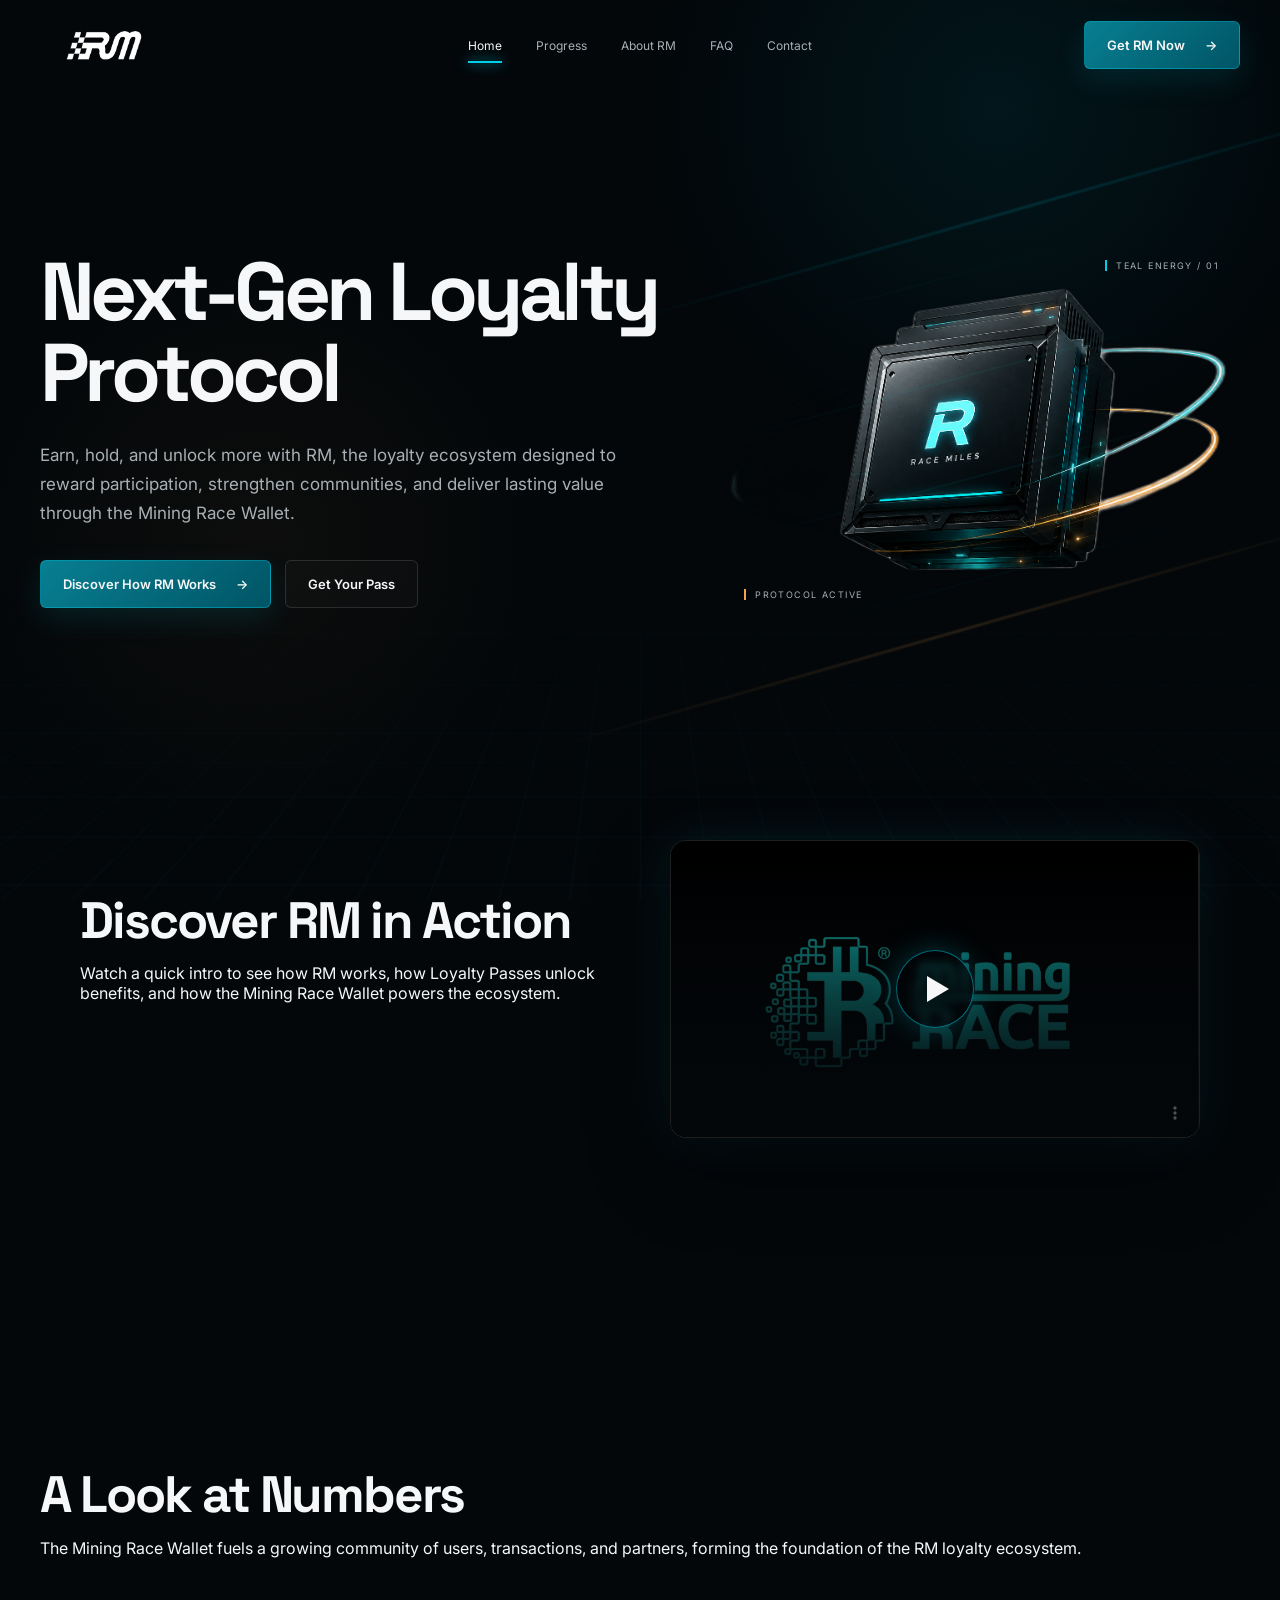
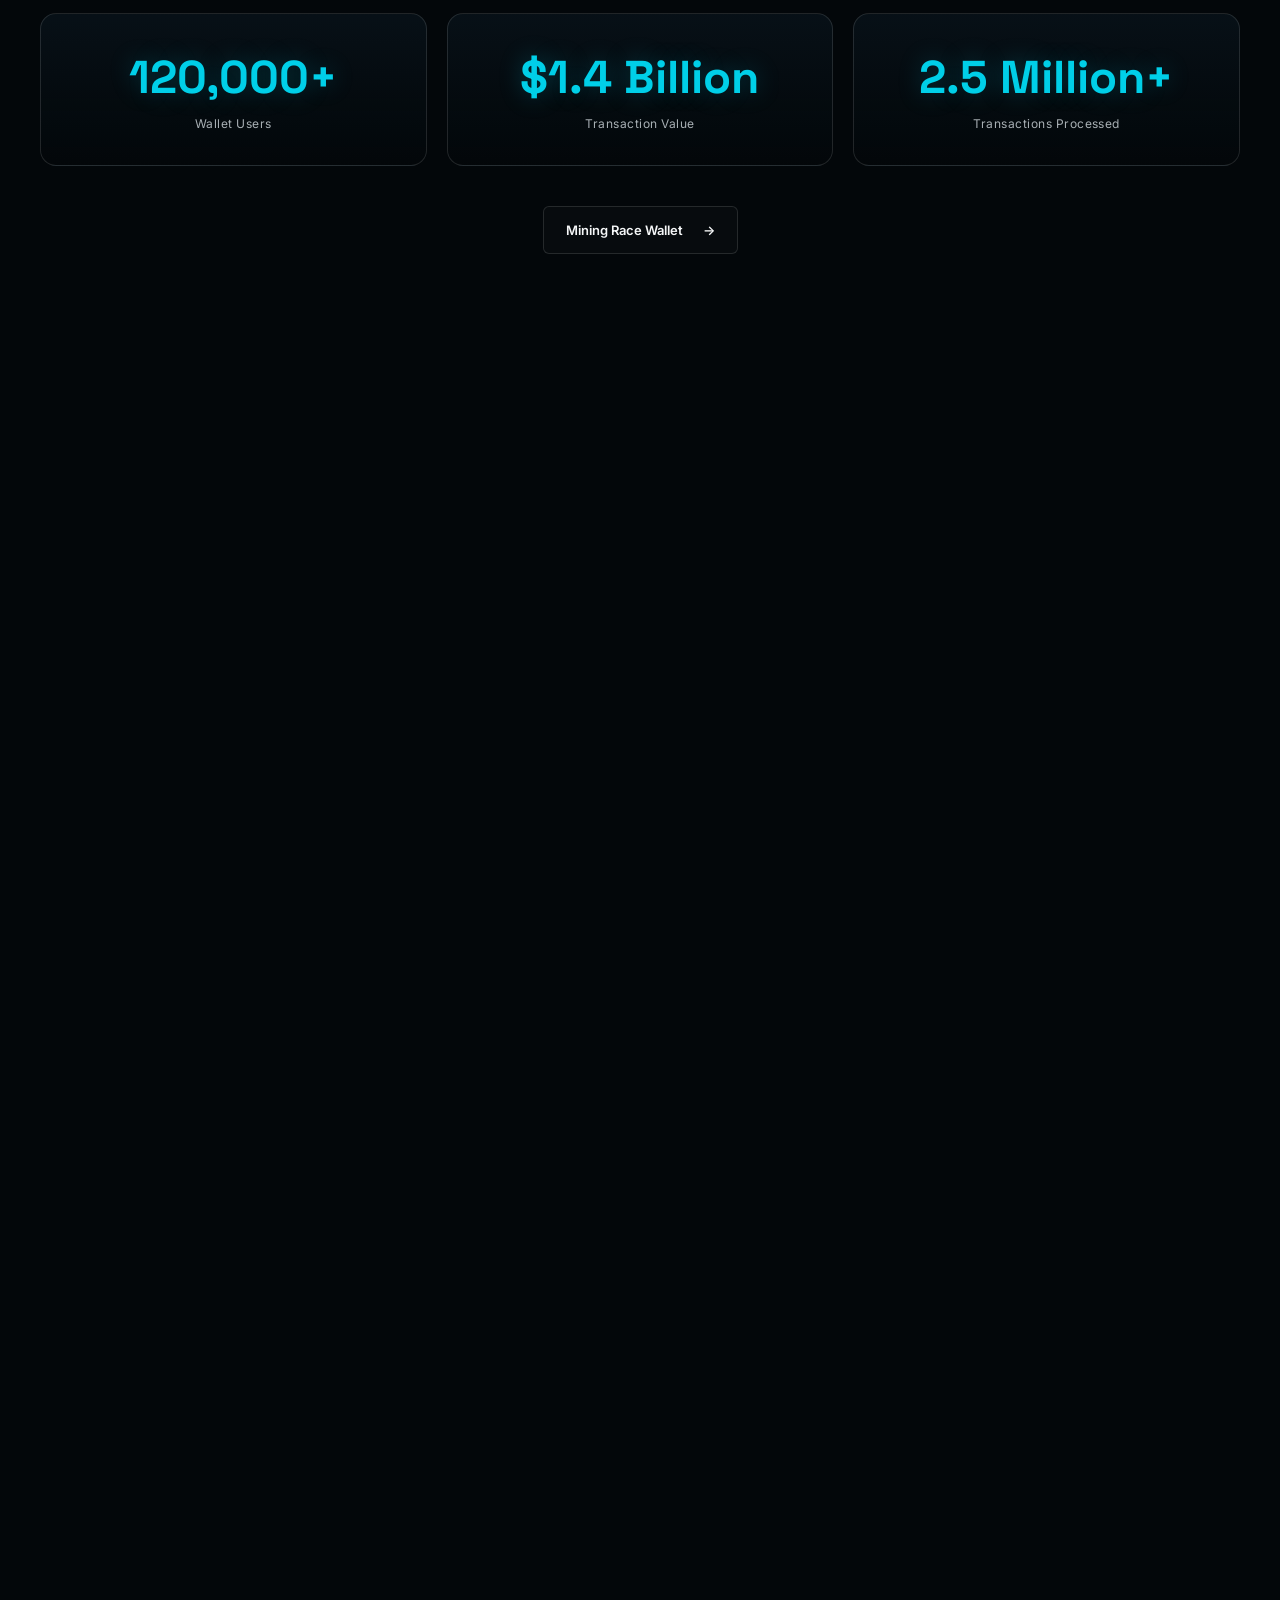
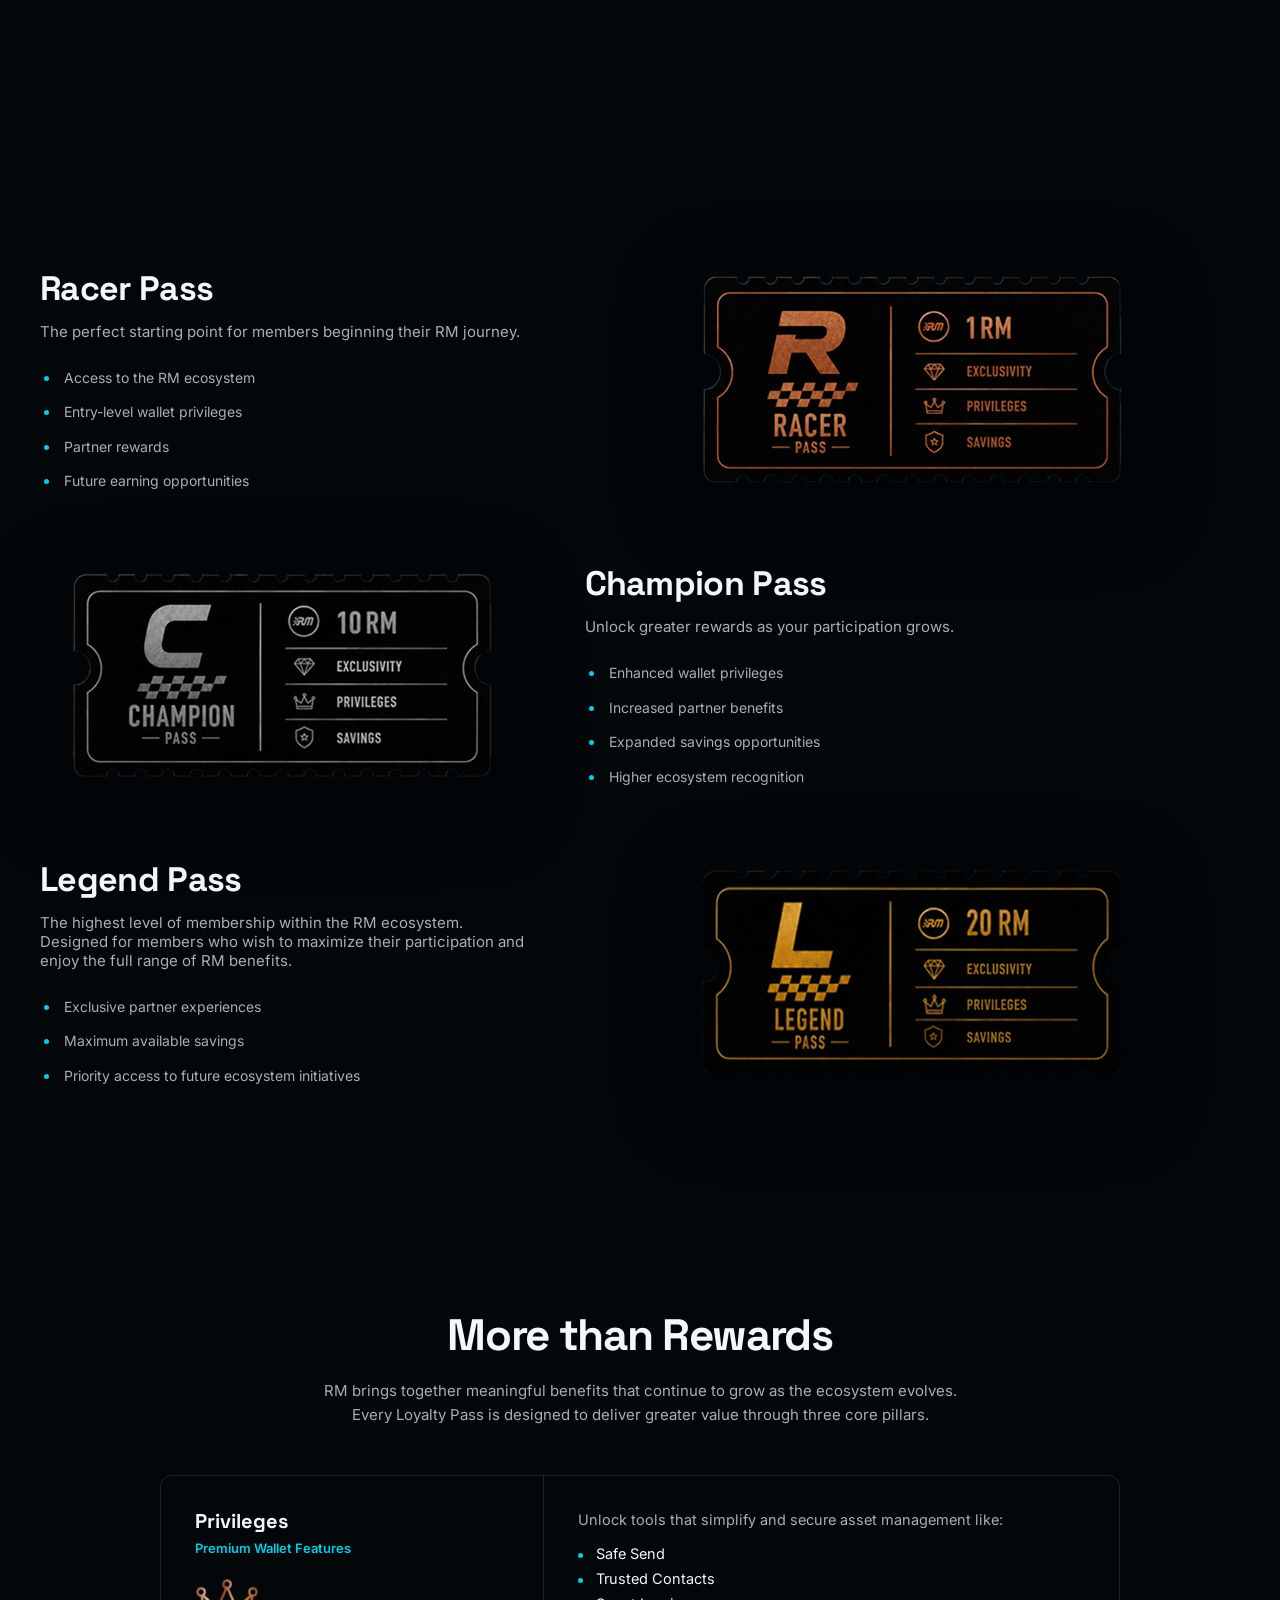
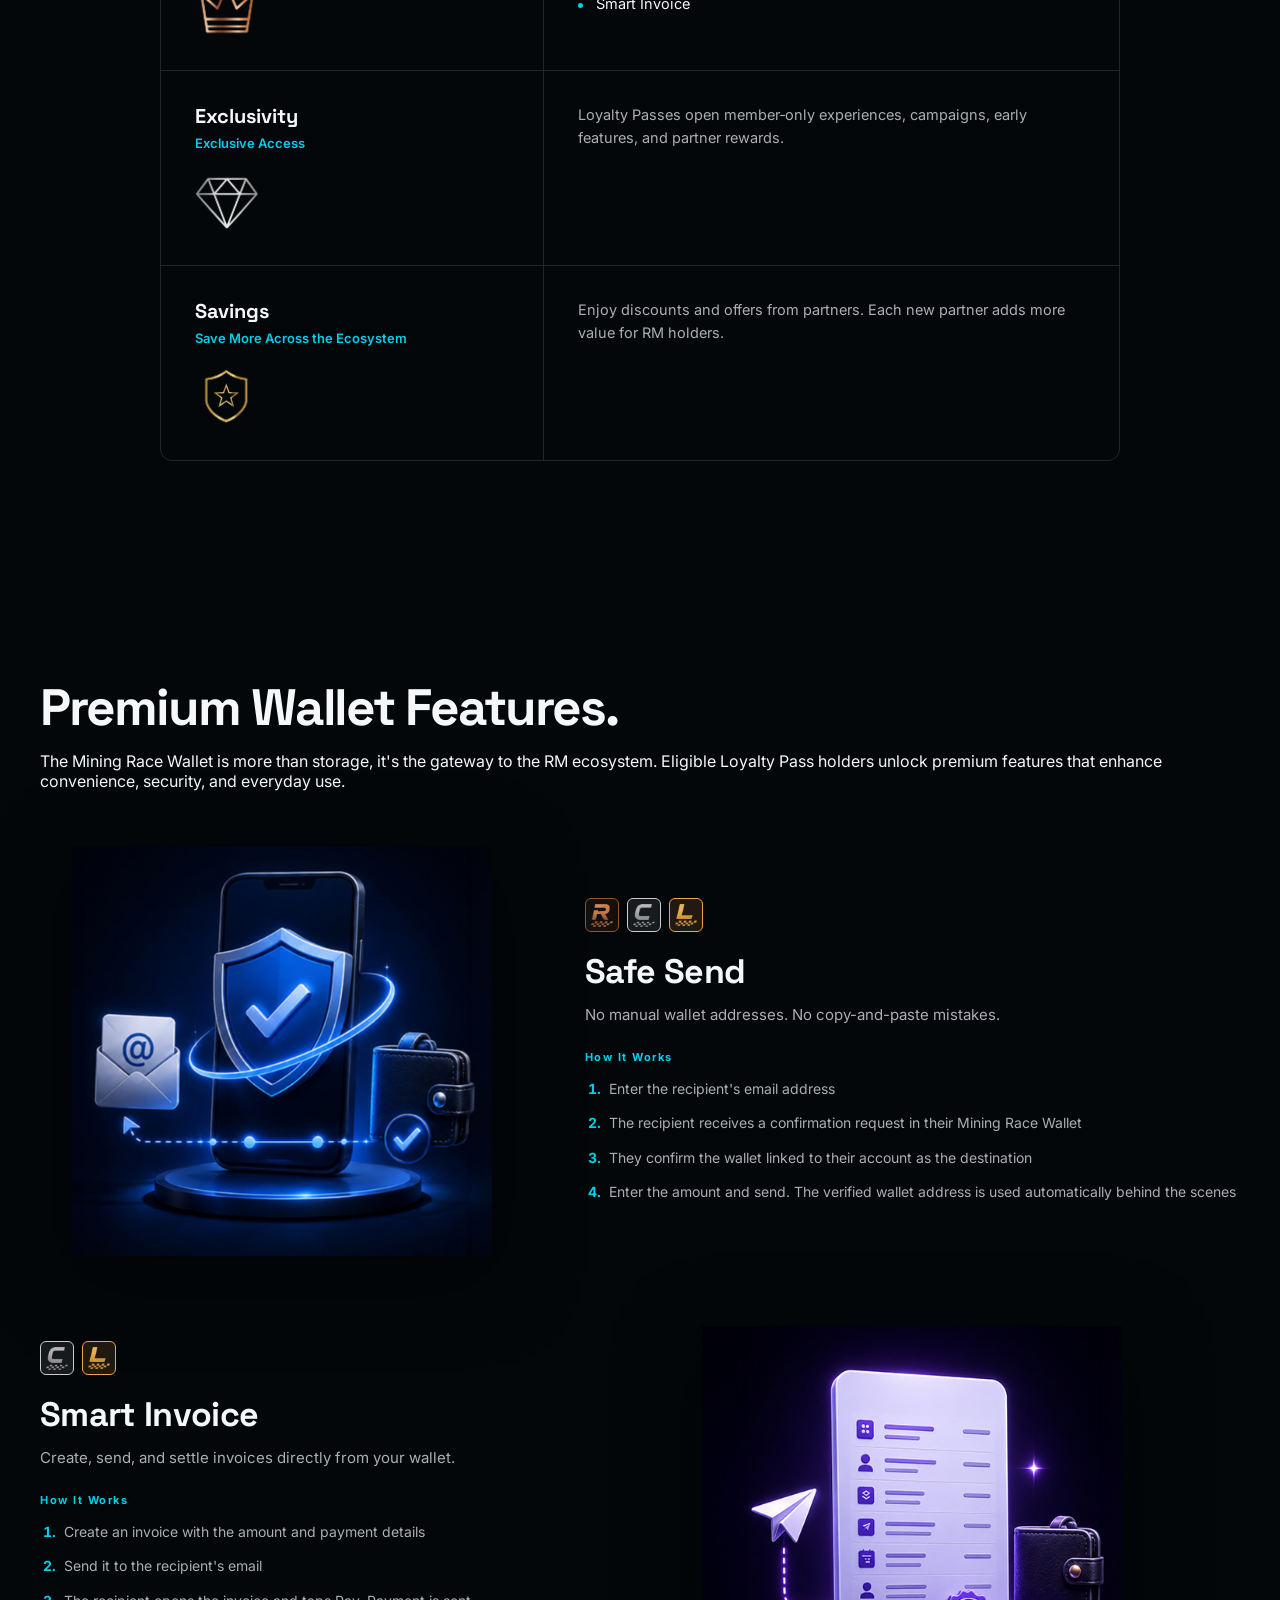
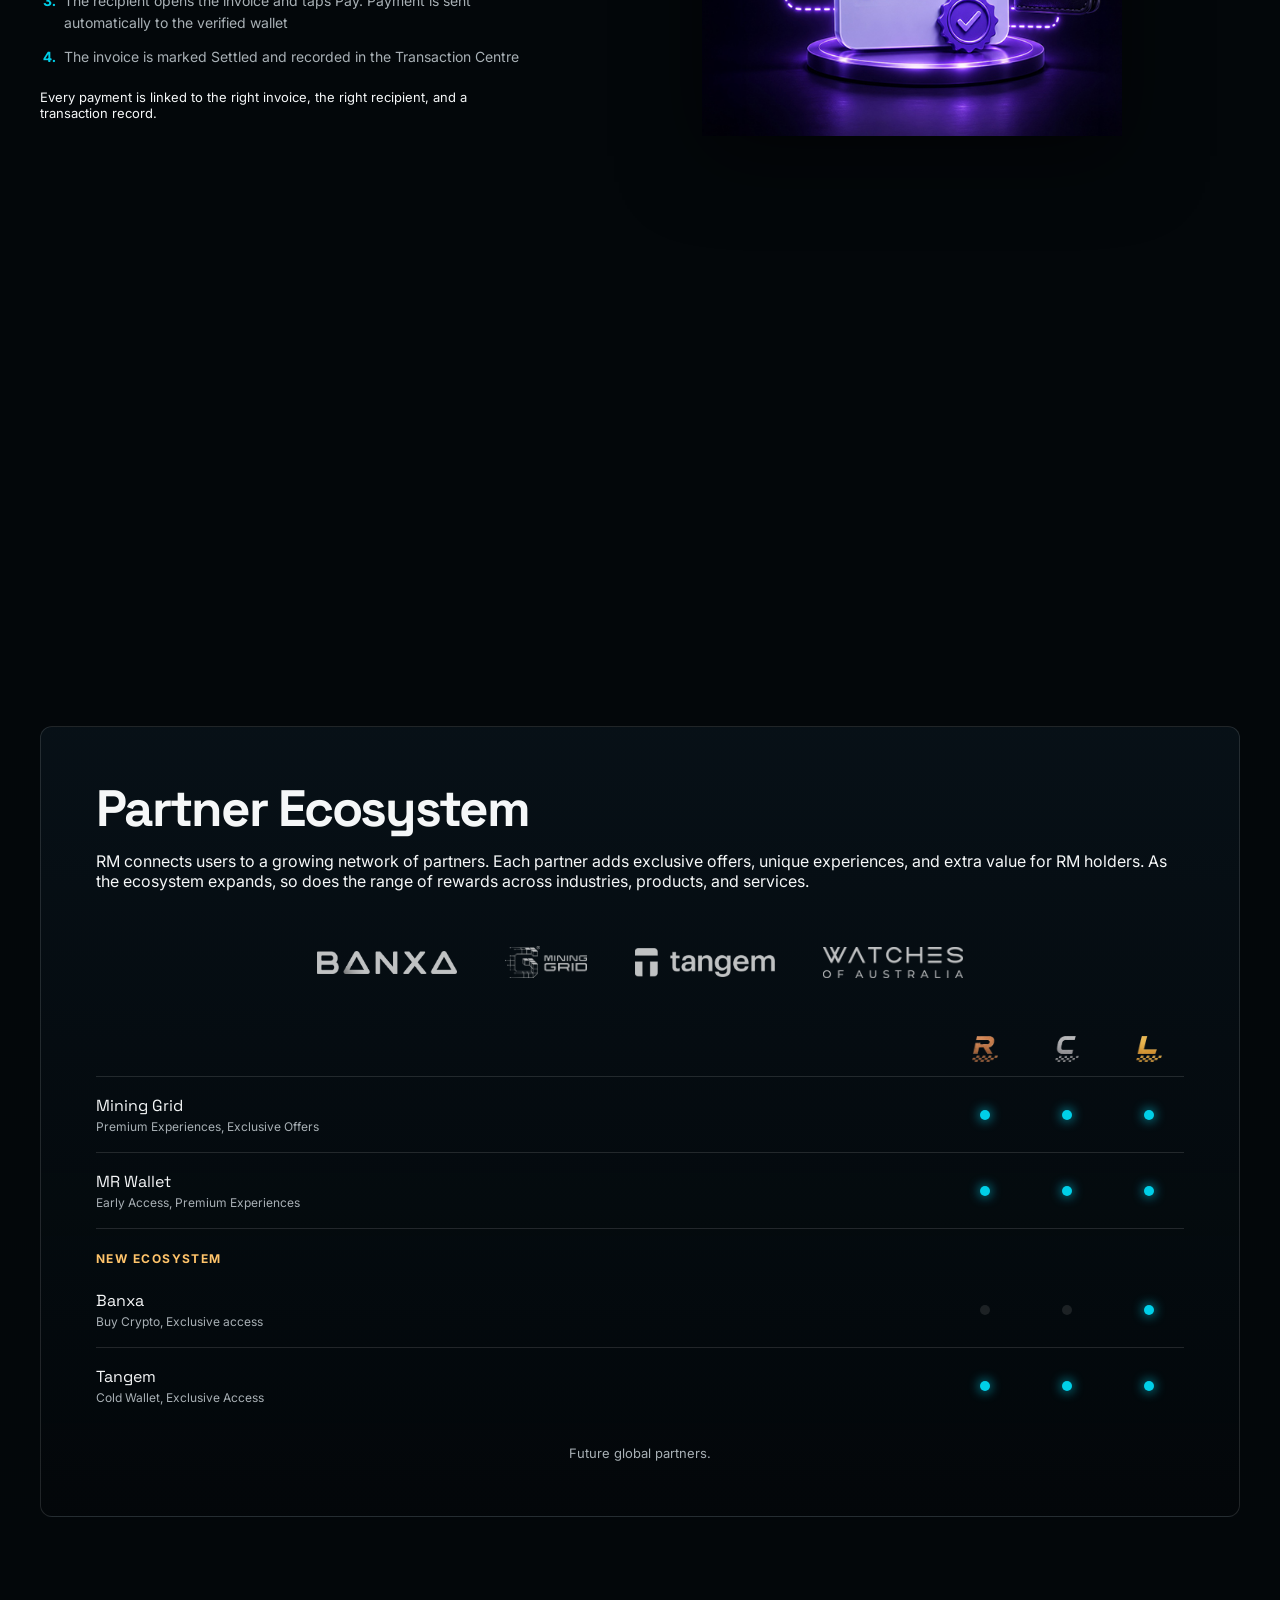
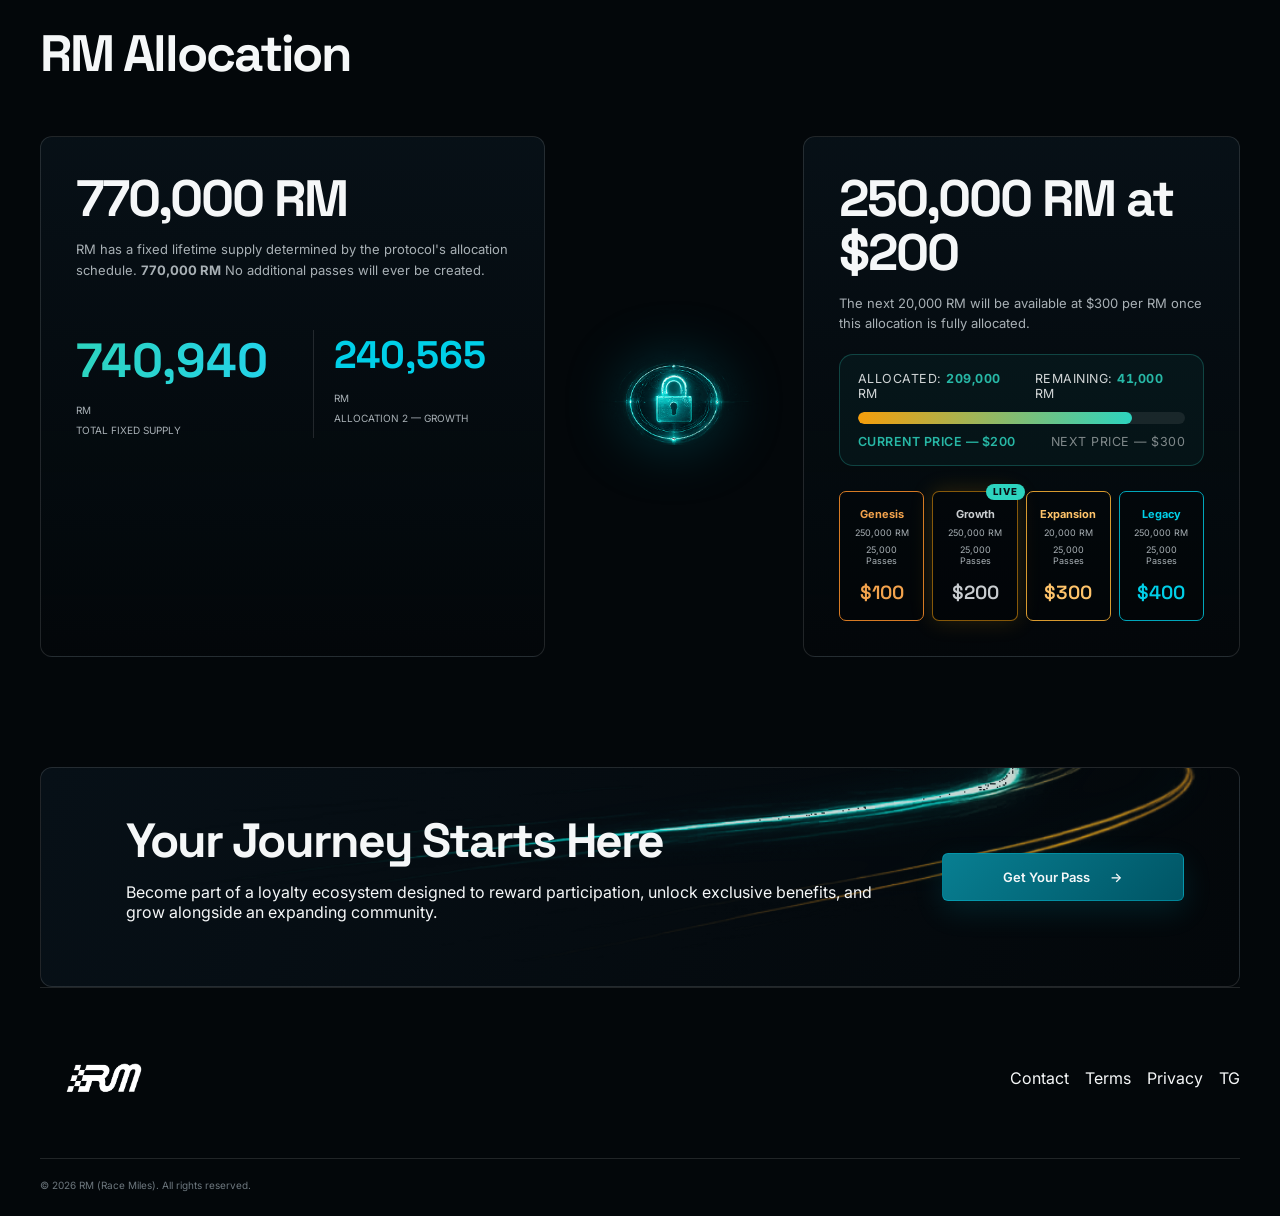
==== commit 98dc4eb0: "NO-TICKET href home" ====
--- a/index.html
+++ b/index.html
@@ -14,11 +14,11 @@
 <div class="site-bg" aria-hidden="true"><span class="trail trail-a"></span><span class="trail trail-b"></span><span class="grid-glow"></span></div>
 
 <header class="header" id="header">
-    <a class="brand" href="index.html" aria-label="RM home">
+    <a class="brand" href="/" aria-label="RM home">
         <img class="rm-logo" src="assets/rm-logo.png"/>
     </a>
     <nav class="nav" id="nav" aria-label="Primary navigation">
-        <a class="active" href="index.html">Home</a>
+        <a class="active" href="/">Home</a>
         <a href="protocol-progress.html">Progress</a>
         <a href="about.html">About RM</a>
         <a href="faq.html">FAQ</a>
@@ -362,7 +362,7 @@
 
 <footer class="footer">
     <div class="footer-top">
-        <a class="brand" href="index.html" aria-label="RM home">
+        <a class="brand" href="/" aria-label="RM home">
             <img class="rm-logo" src="assets/rm-logo.png"/>
         </a>
         <div class="links">
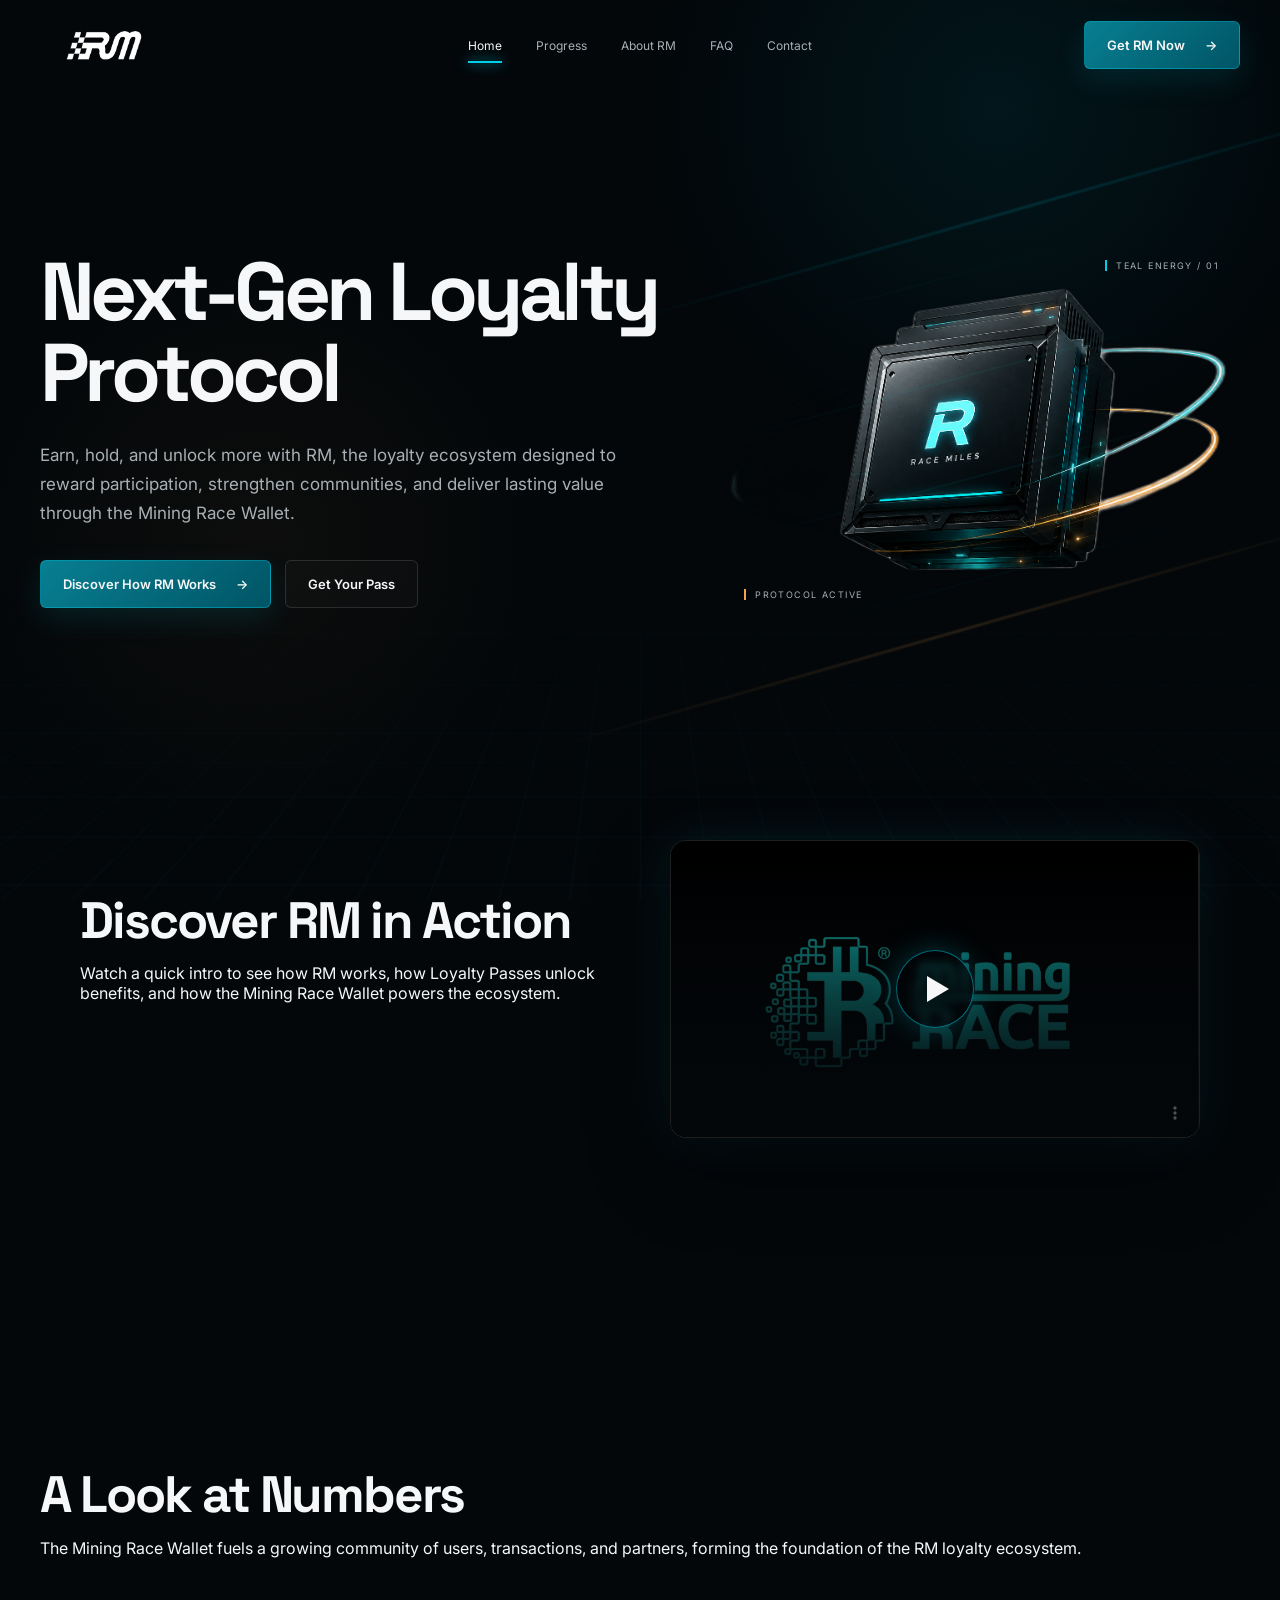
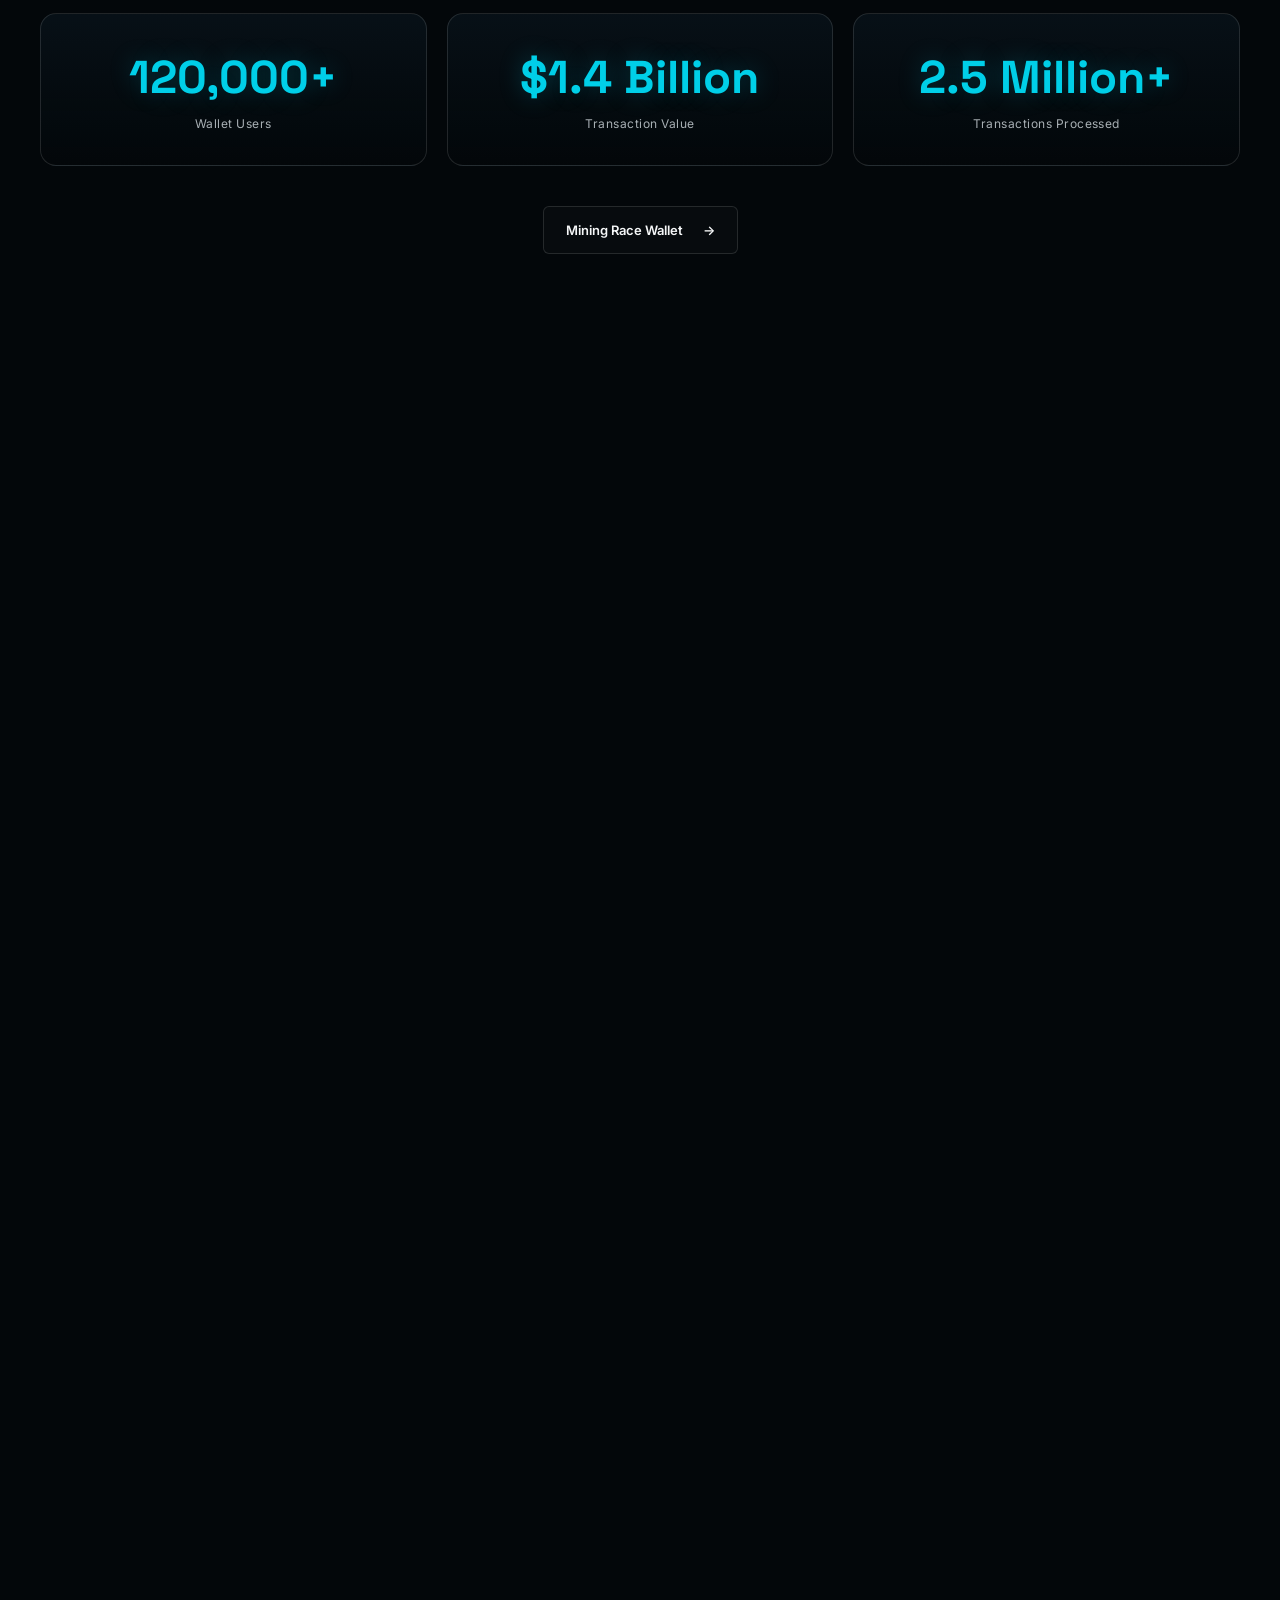
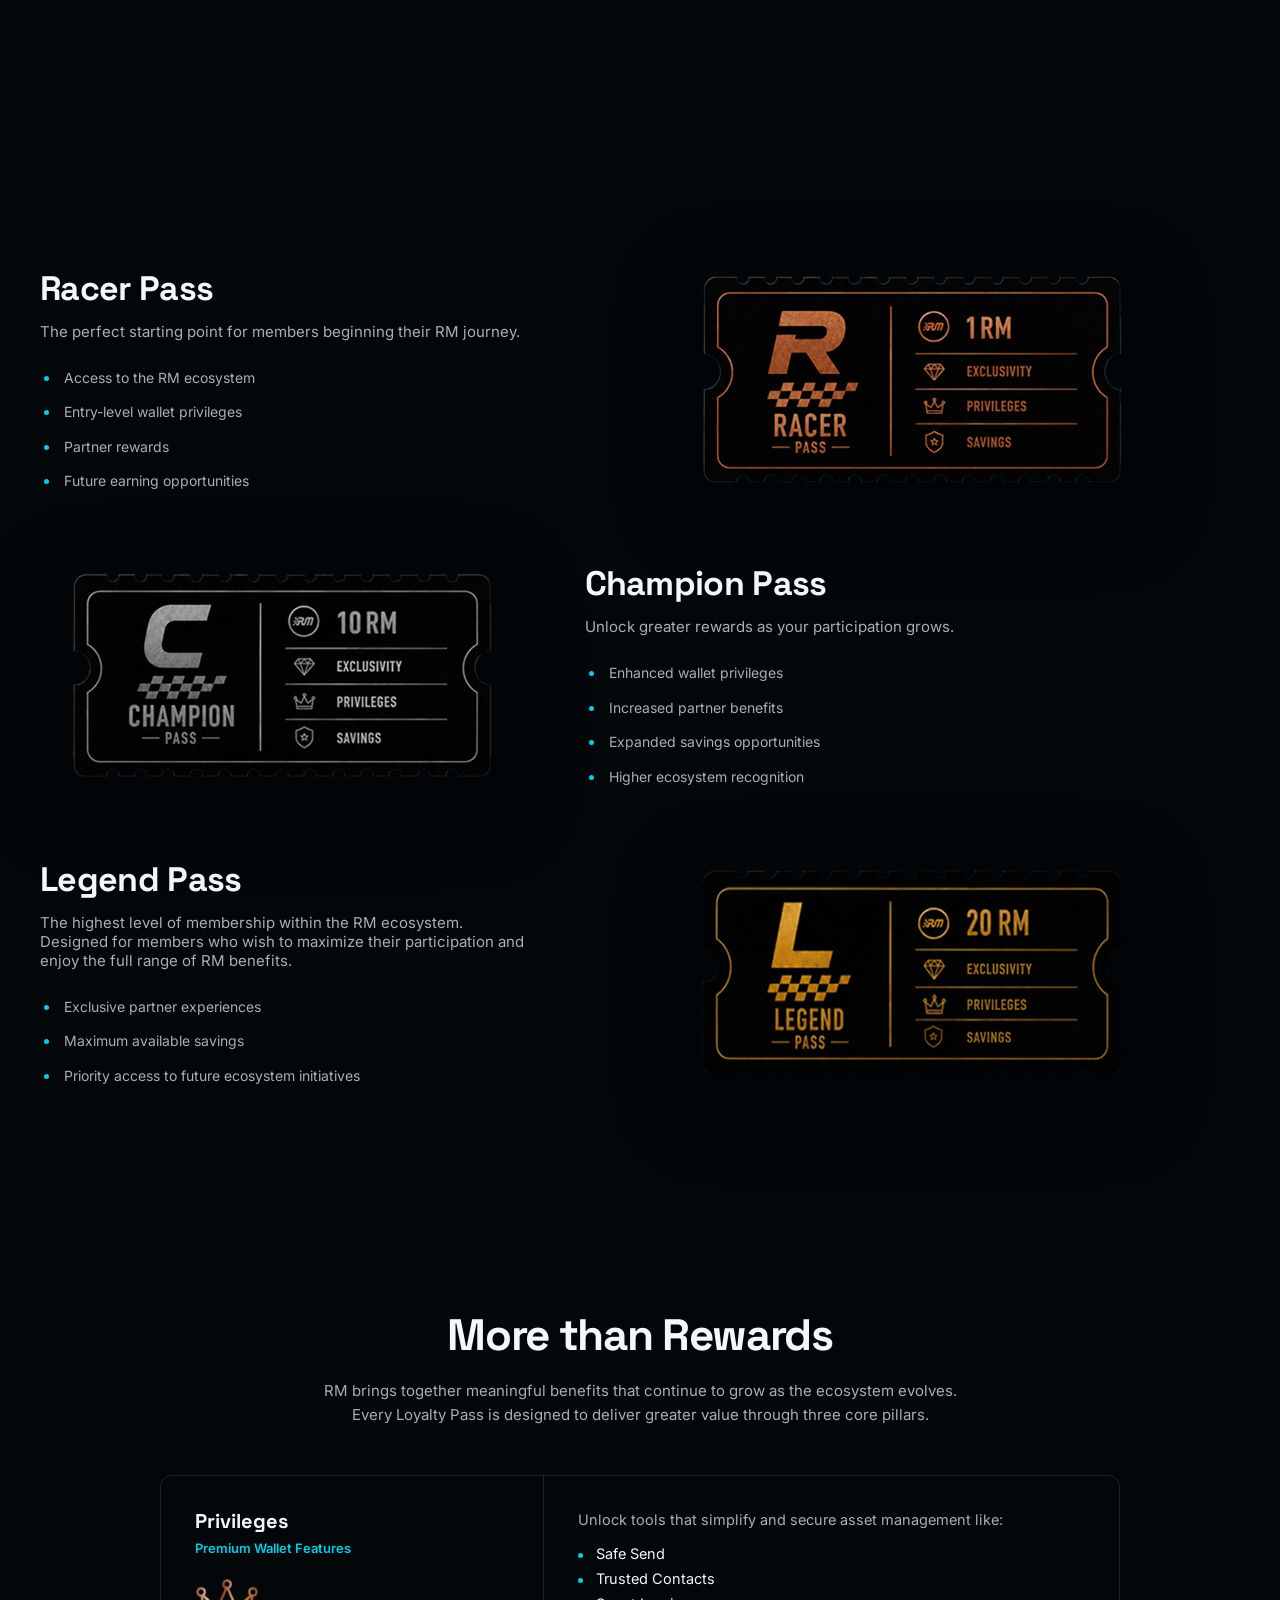
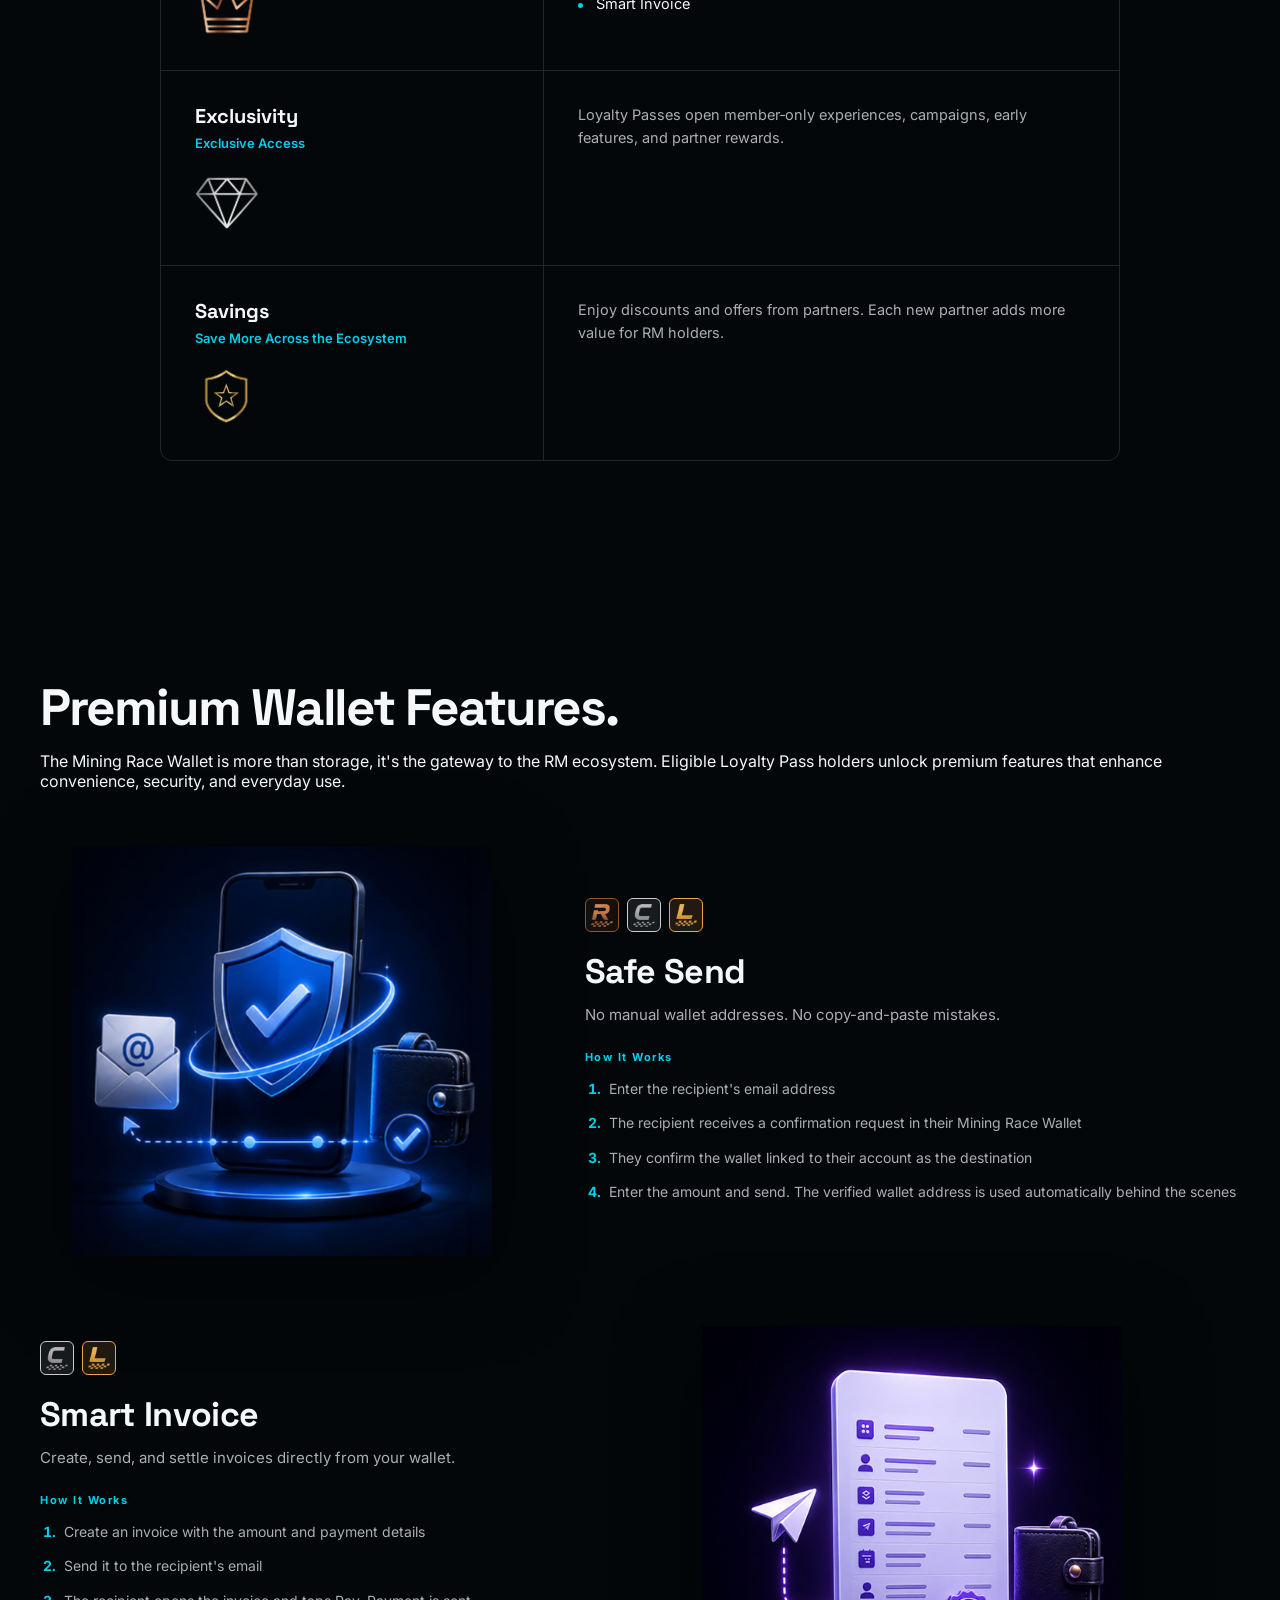
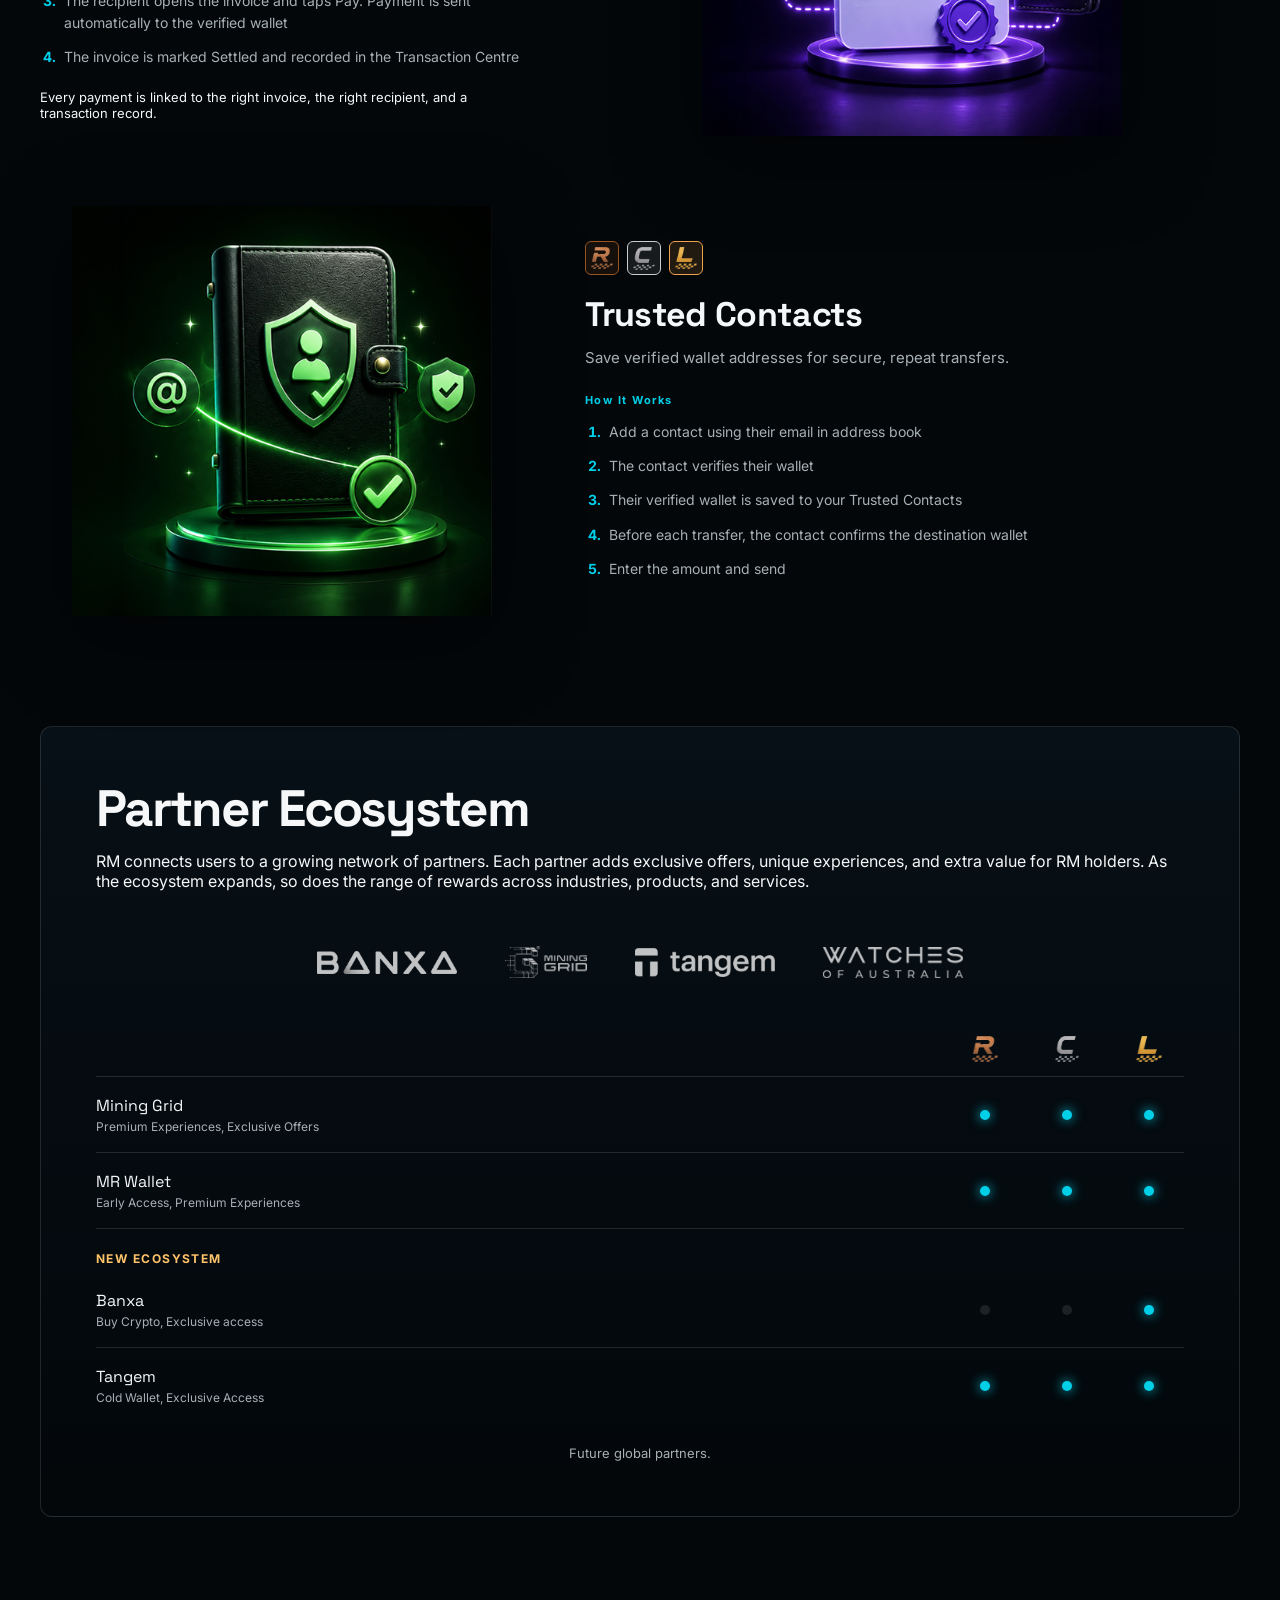
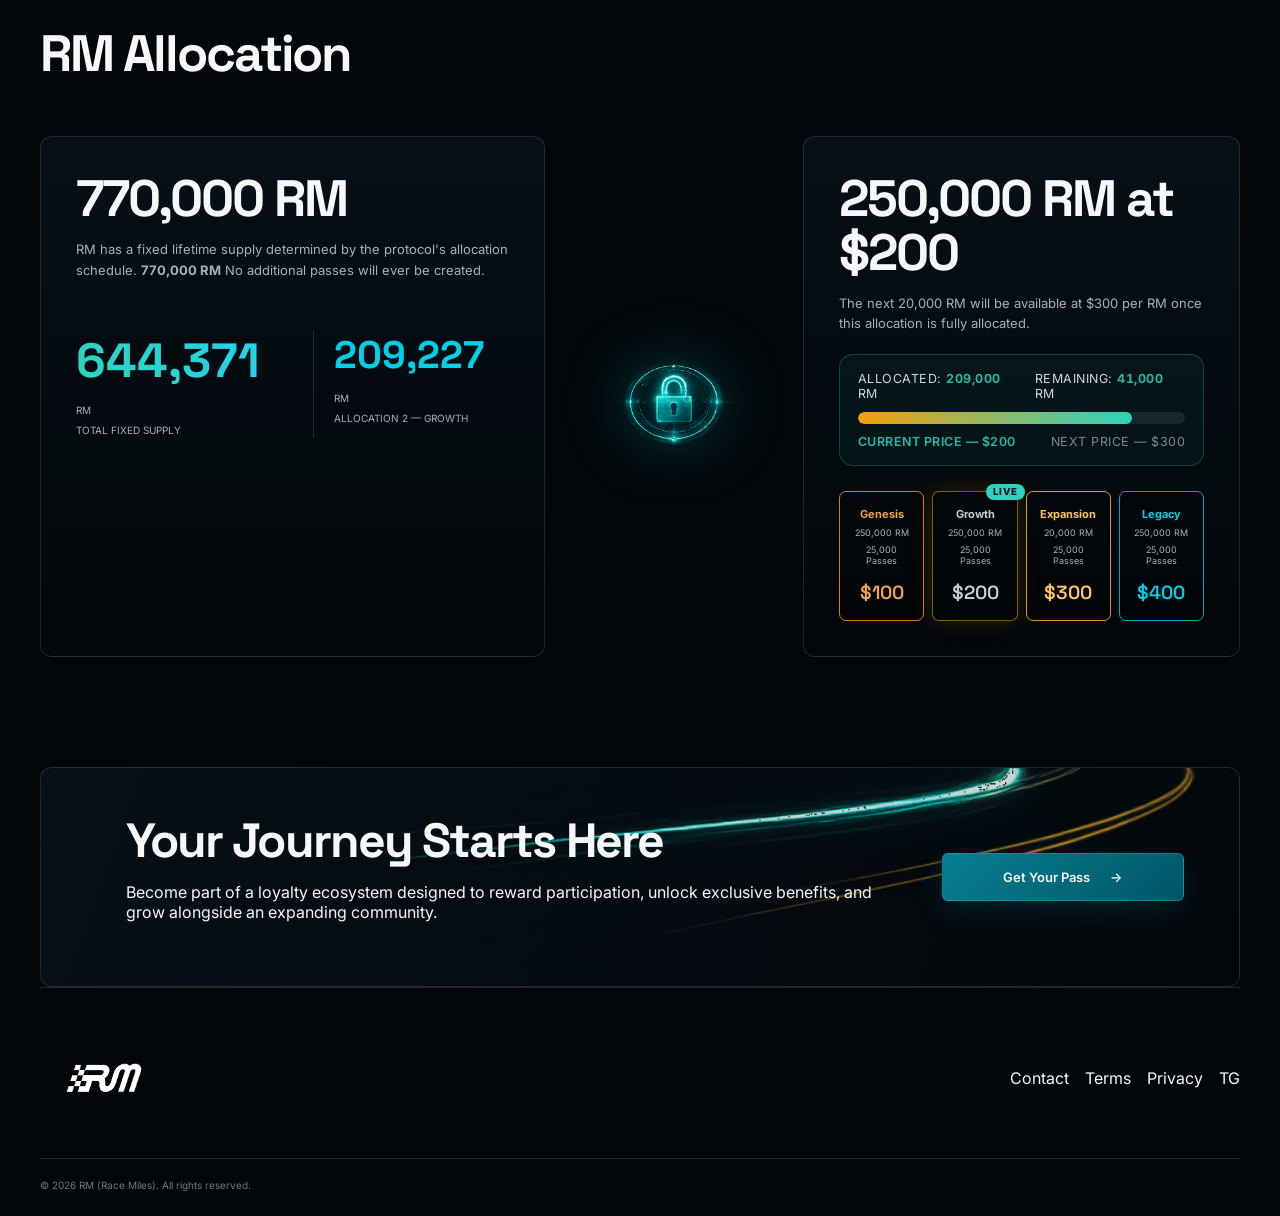
==== commit af652765: "Revert "NO-TICKET href home" This reverts commit 98dc4eb00d224a91047c5b42b4d11eda6fb1cb38." ====
--- a/index.html
+++ b/index.html
@@ -14,11 +14,11 @@
 <div class="site-bg" aria-hidden="true"><span class="trail trail-a"></span><span class="trail trail-b"></span><span class="grid-glow"></span></div>
 
 <header class="header" id="header">
-    <a class="brand" href="/" aria-label="RM home">
+    <a class="brand" href="index.html" aria-label="RM home">
         <img class="rm-logo" src="assets/rm-logo.png"/>
     </a>
     <nav class="nav" id="nav" aria-label="Primary navigation">
-        <a class="active" href="/">Home</a>
+        <a class="active" href="index.html">Home</a>
         <a href="protocol-progress.html">Progress</a>
         <a href="about.html">About RM</a>
         <a href="faq.html">FAQ</a>
@@ -362,7 +362,7 @@
 
 <footer class="footer">
     <div class="footer-top">
-        <a class="brand" href="/" aria-label="RM home">
+        <a class="brand" href="index.html" aria-label="RM home">
             <img class="rm-logo" src="assets/rm-logo.png"/>
         </a>
         <div class="links">
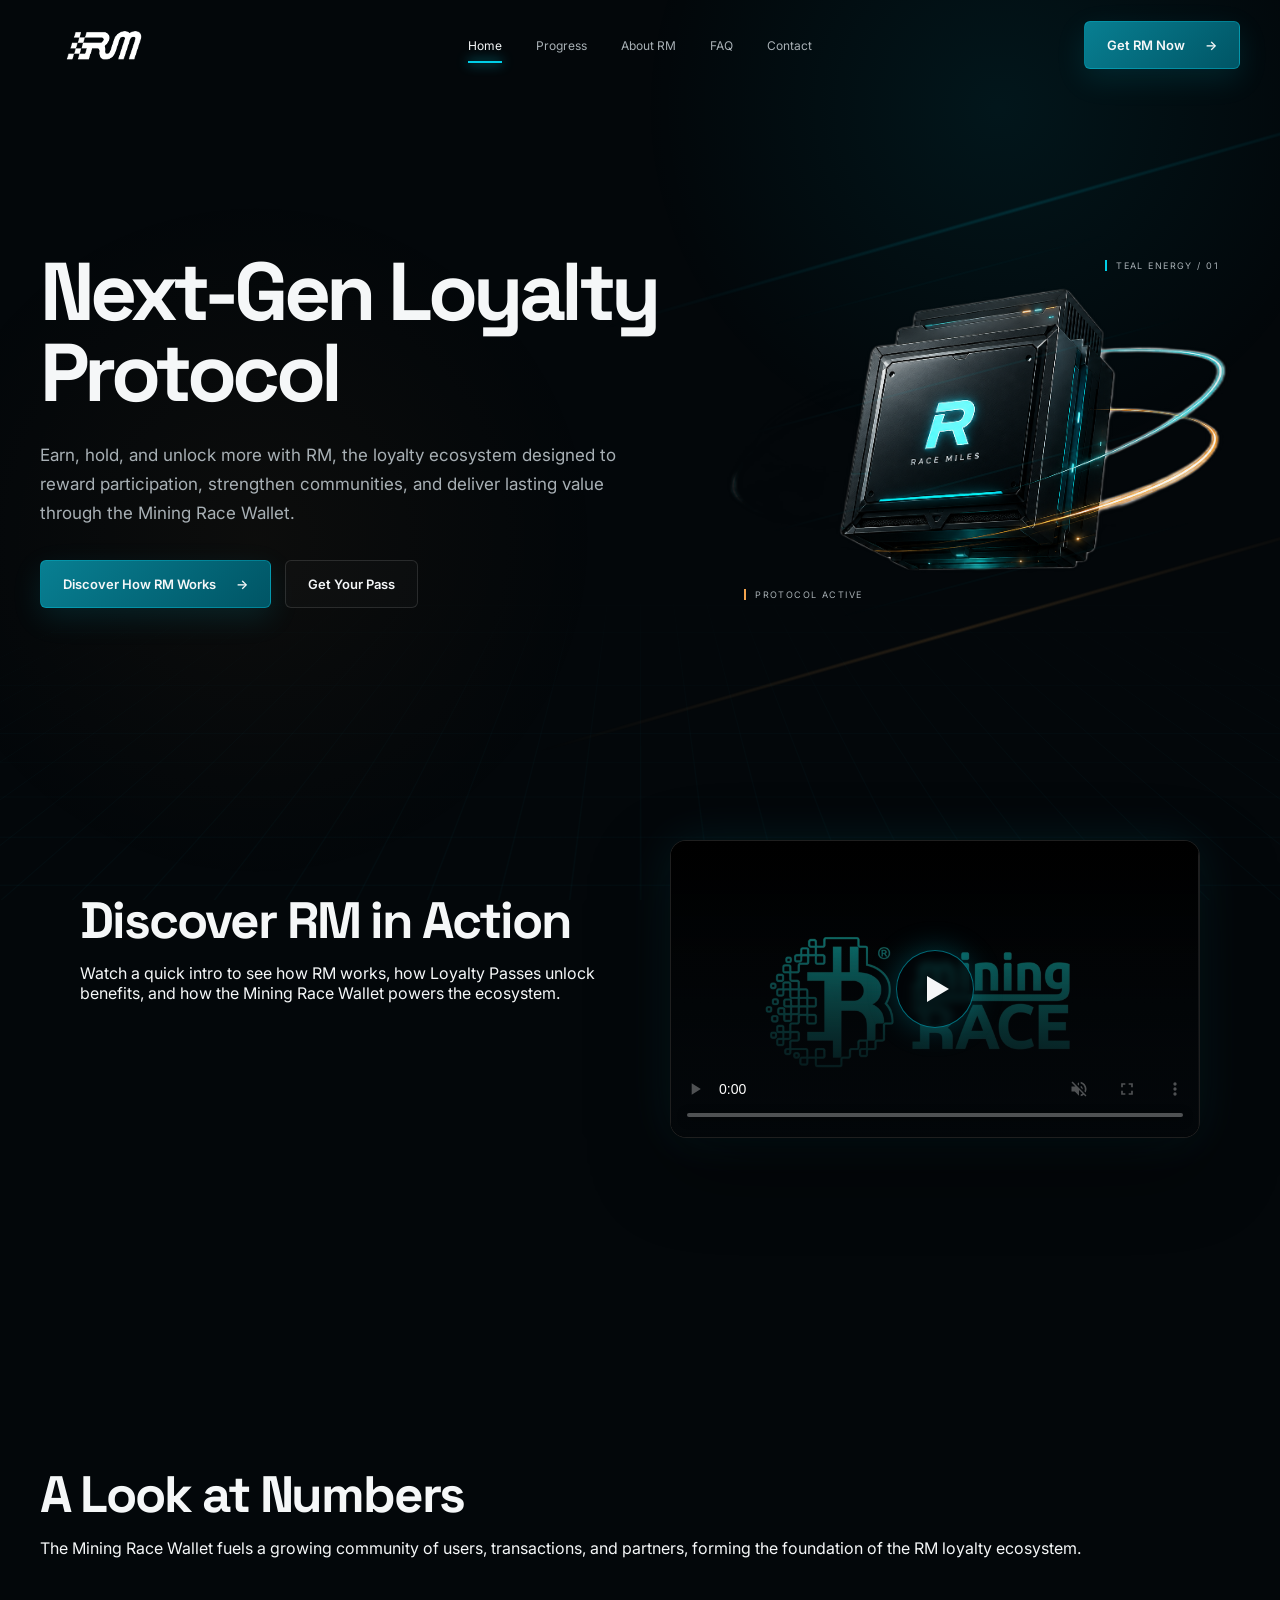
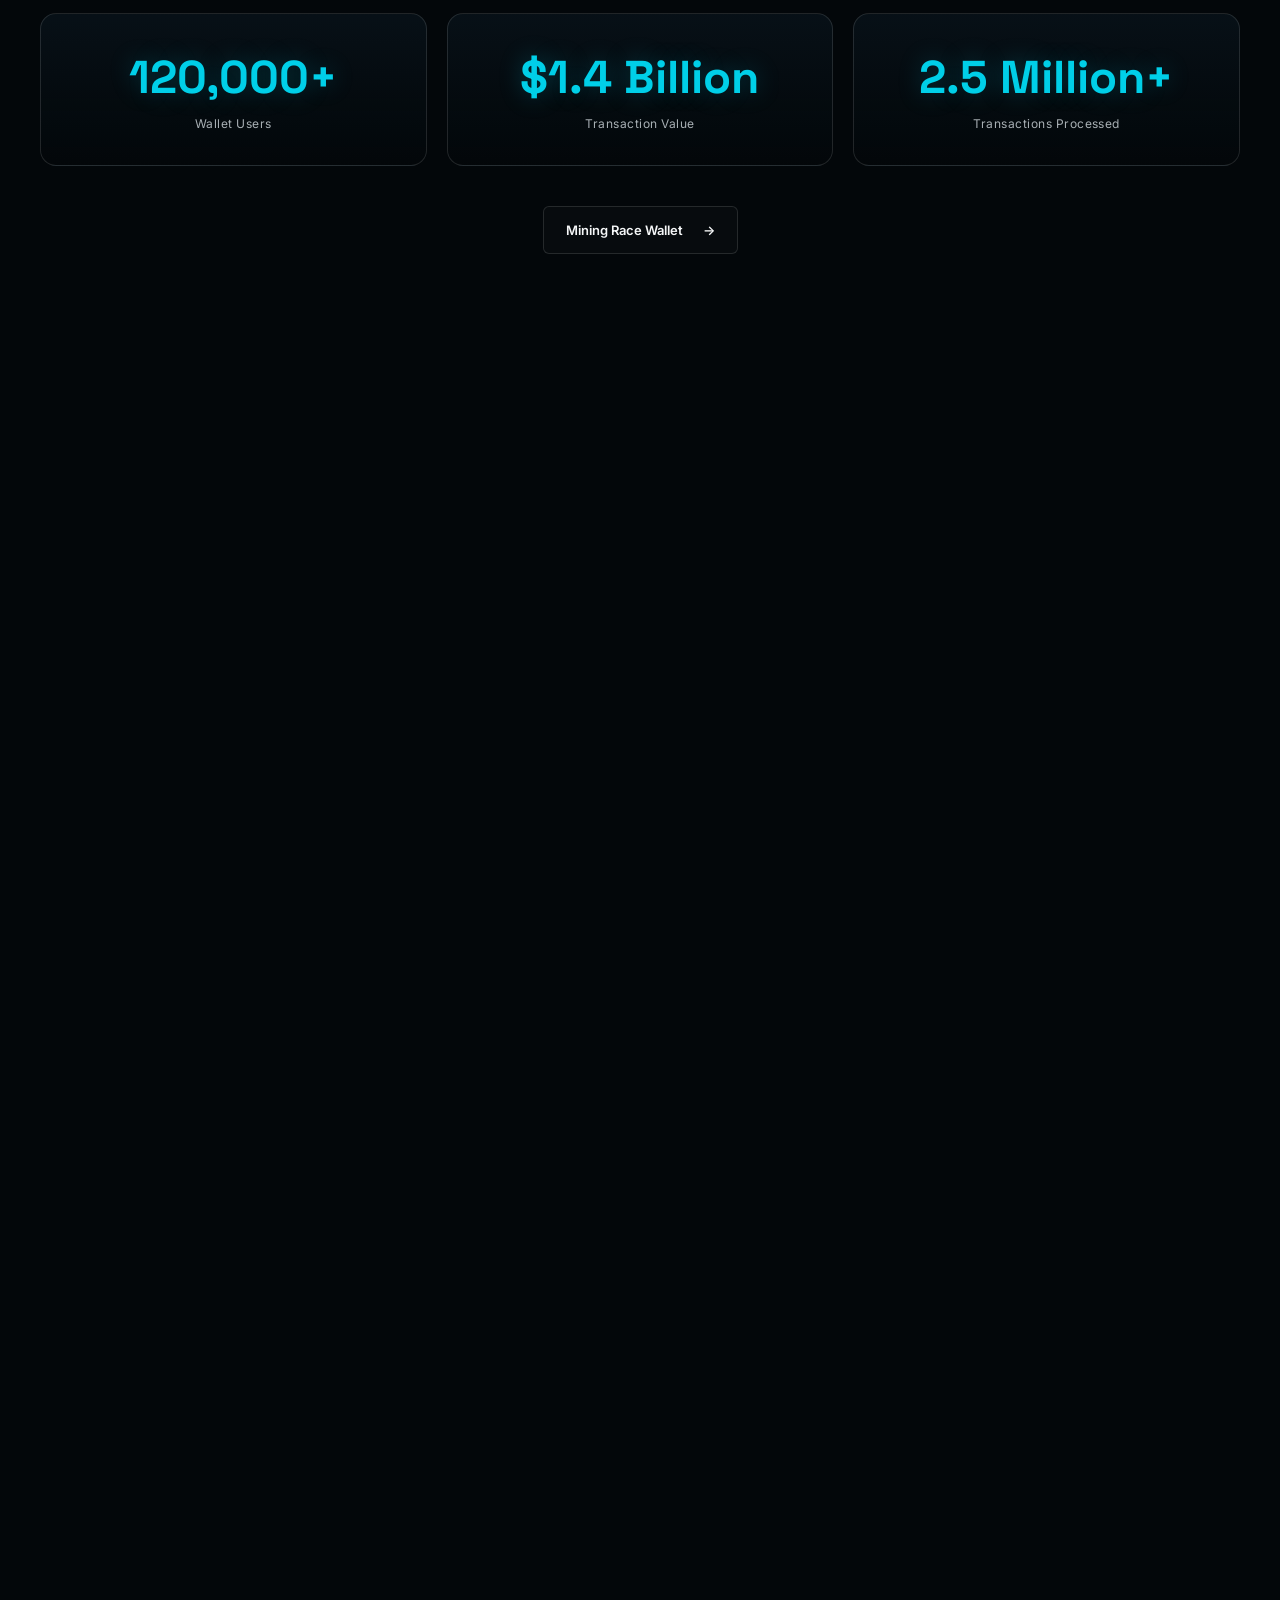
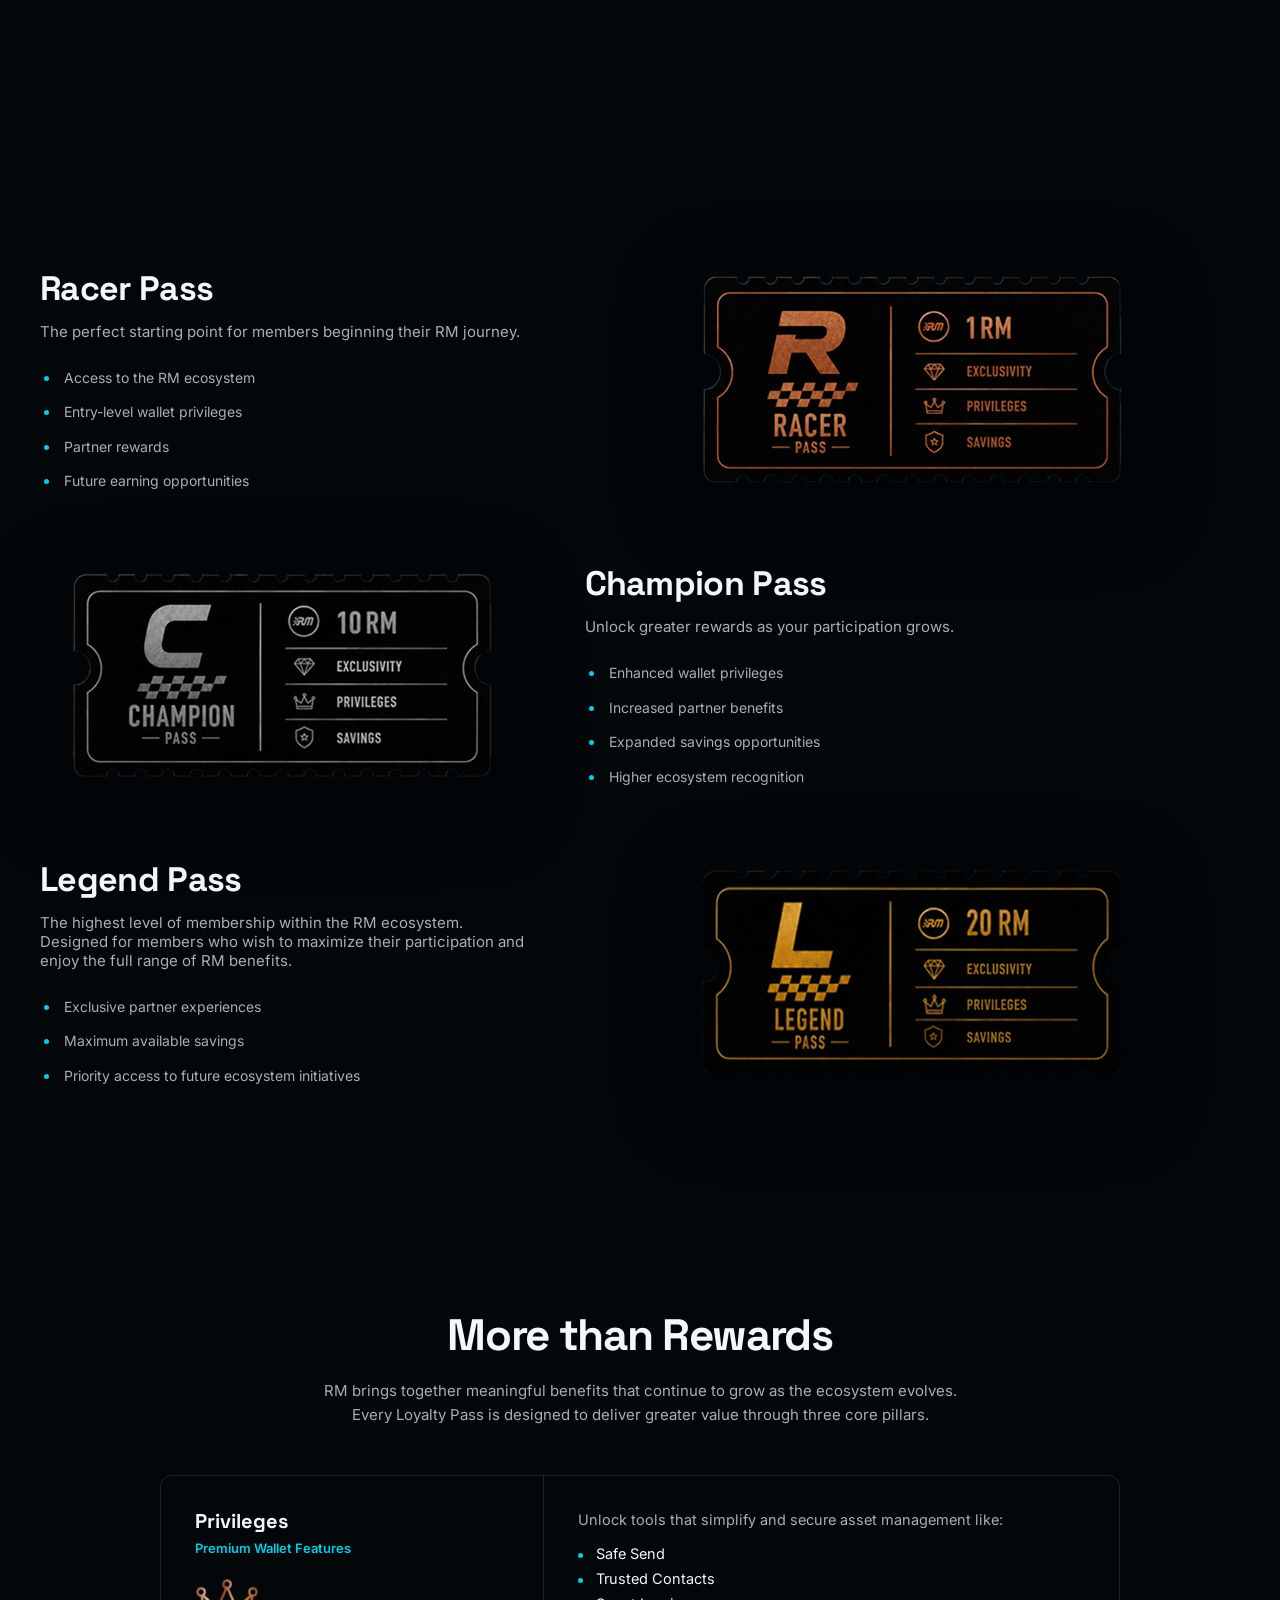
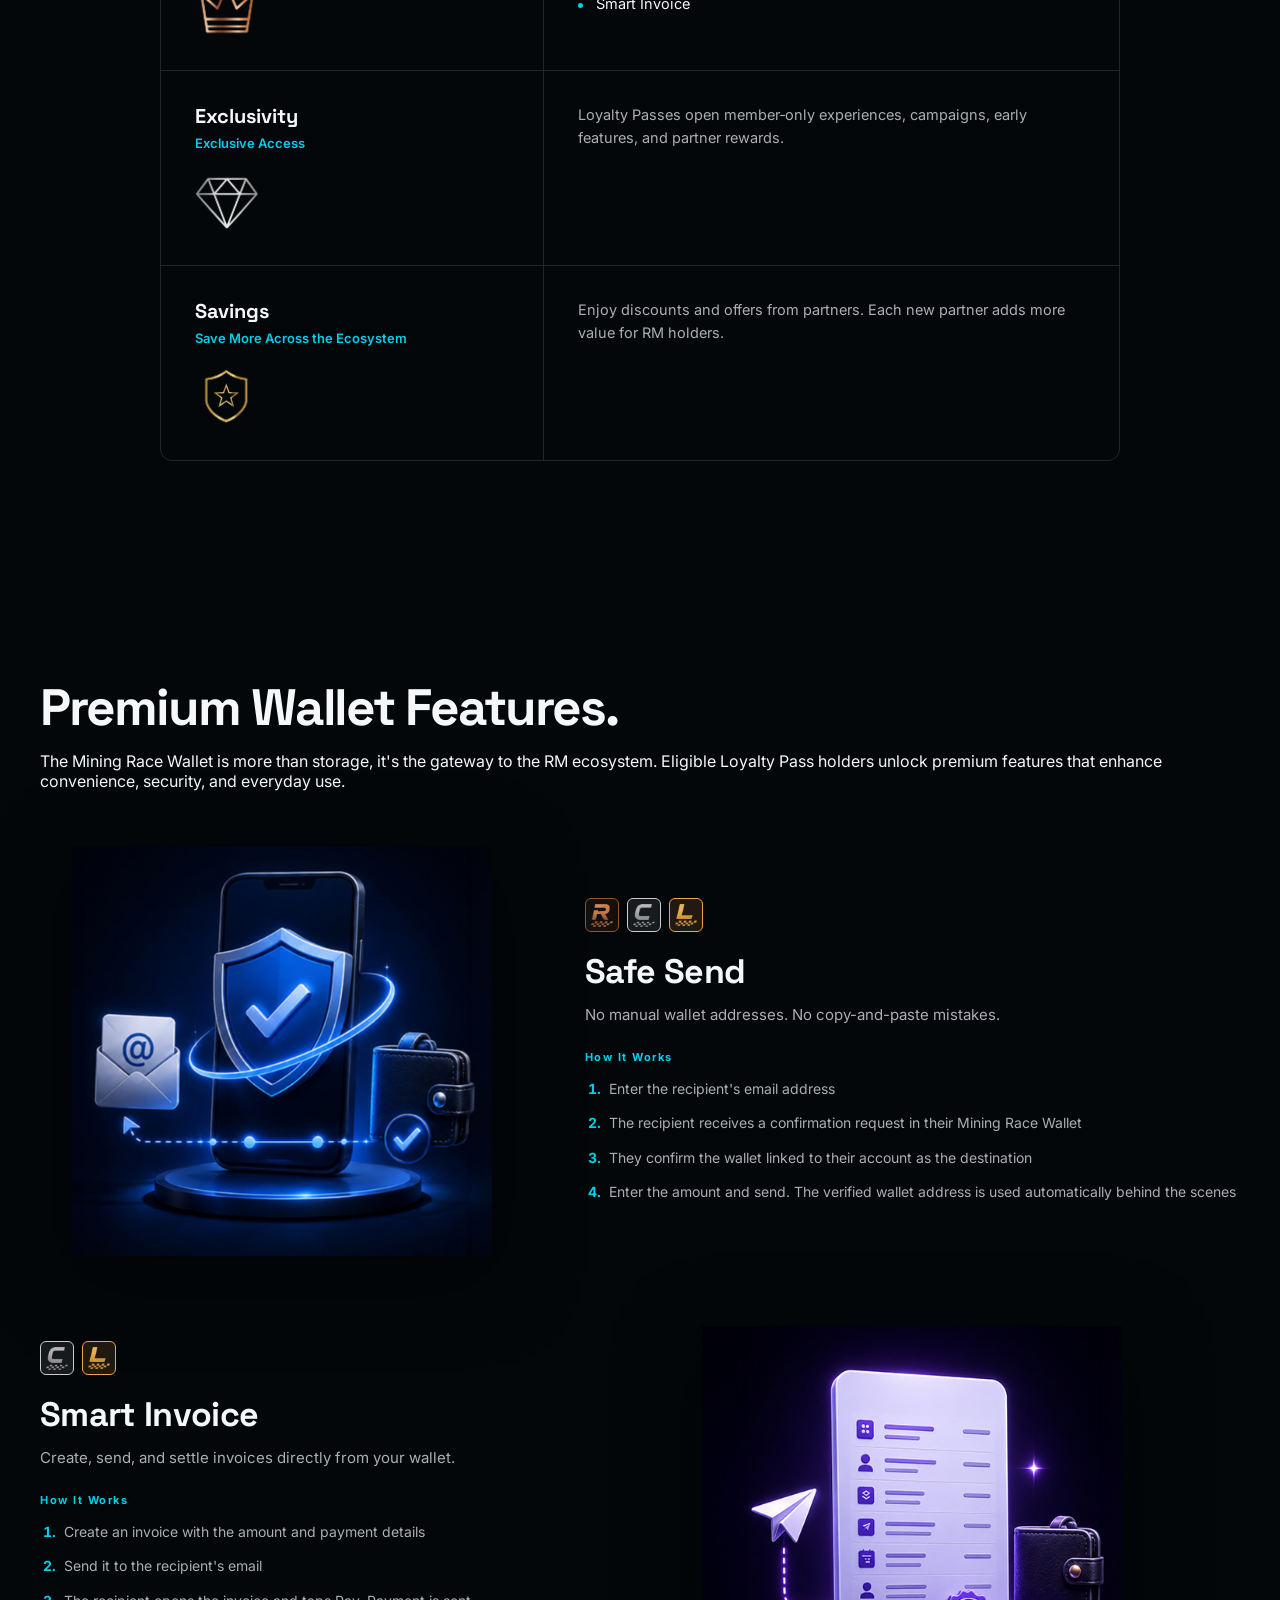
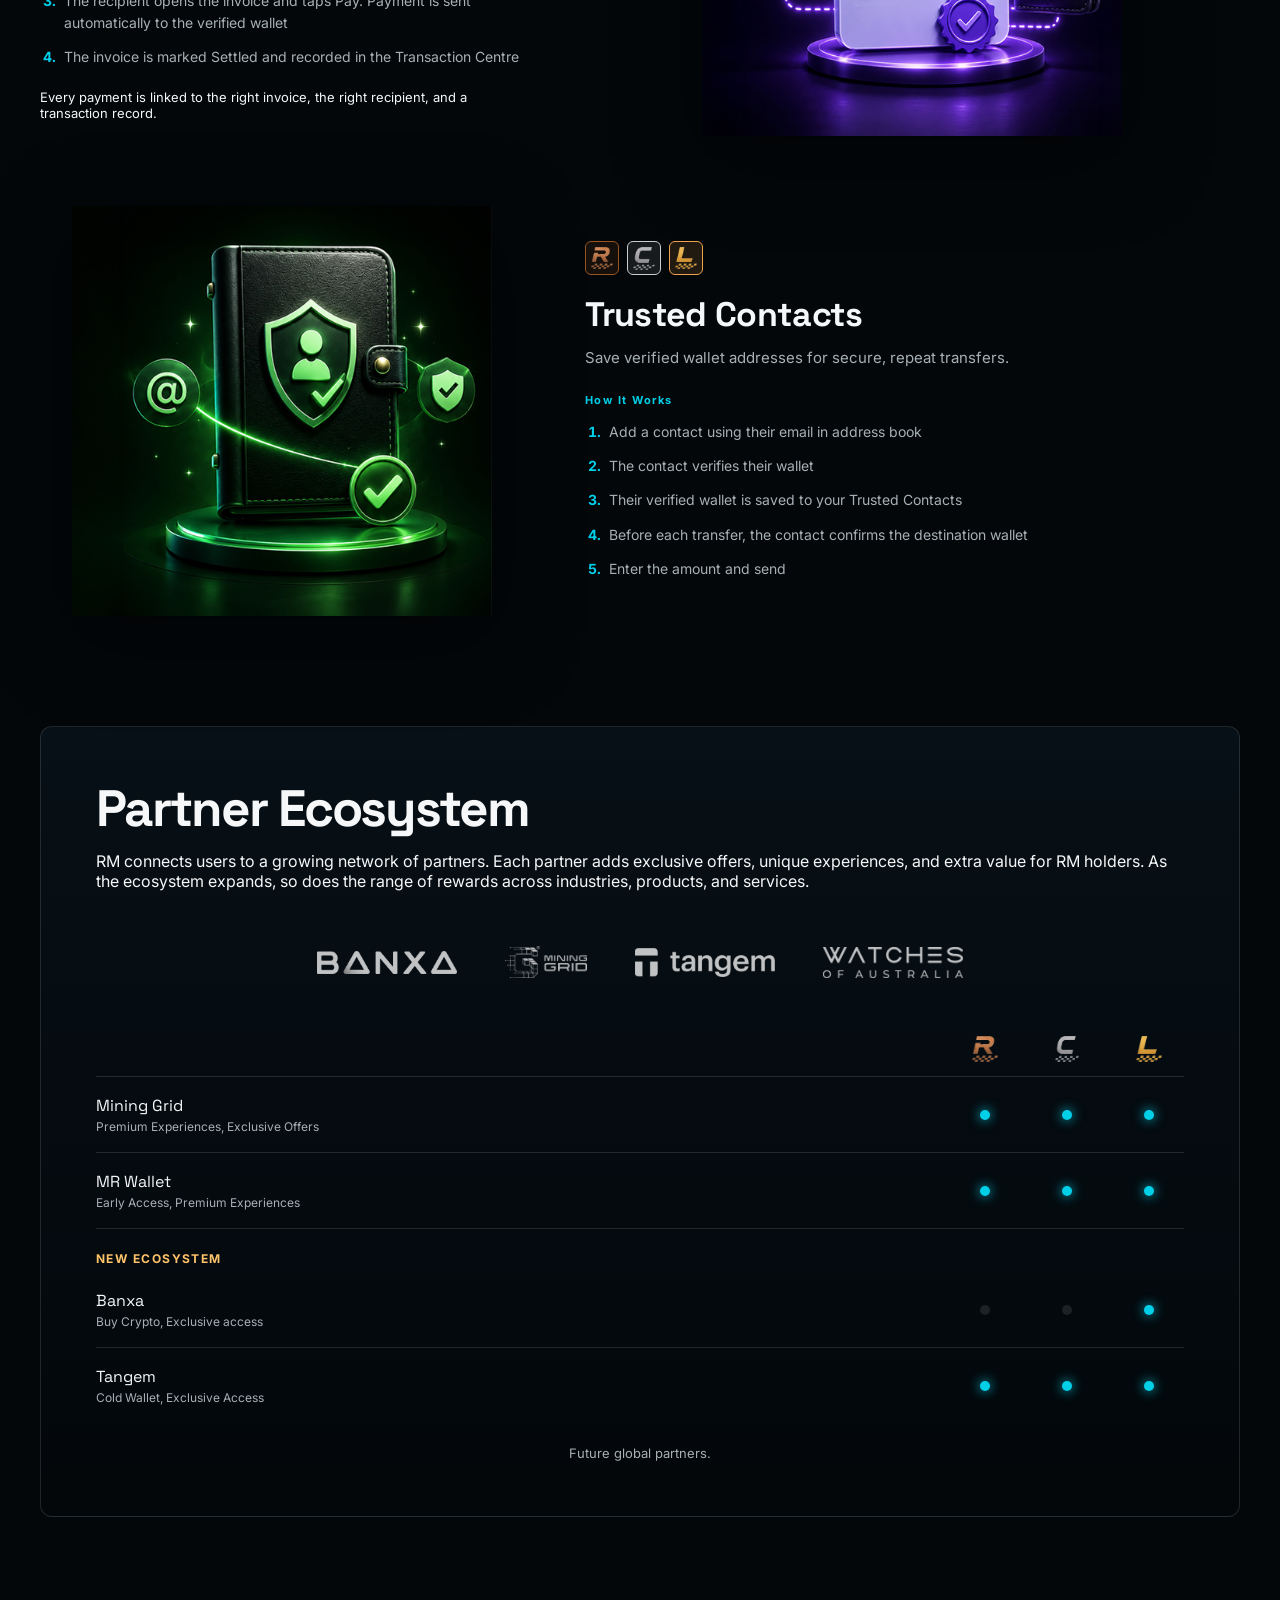
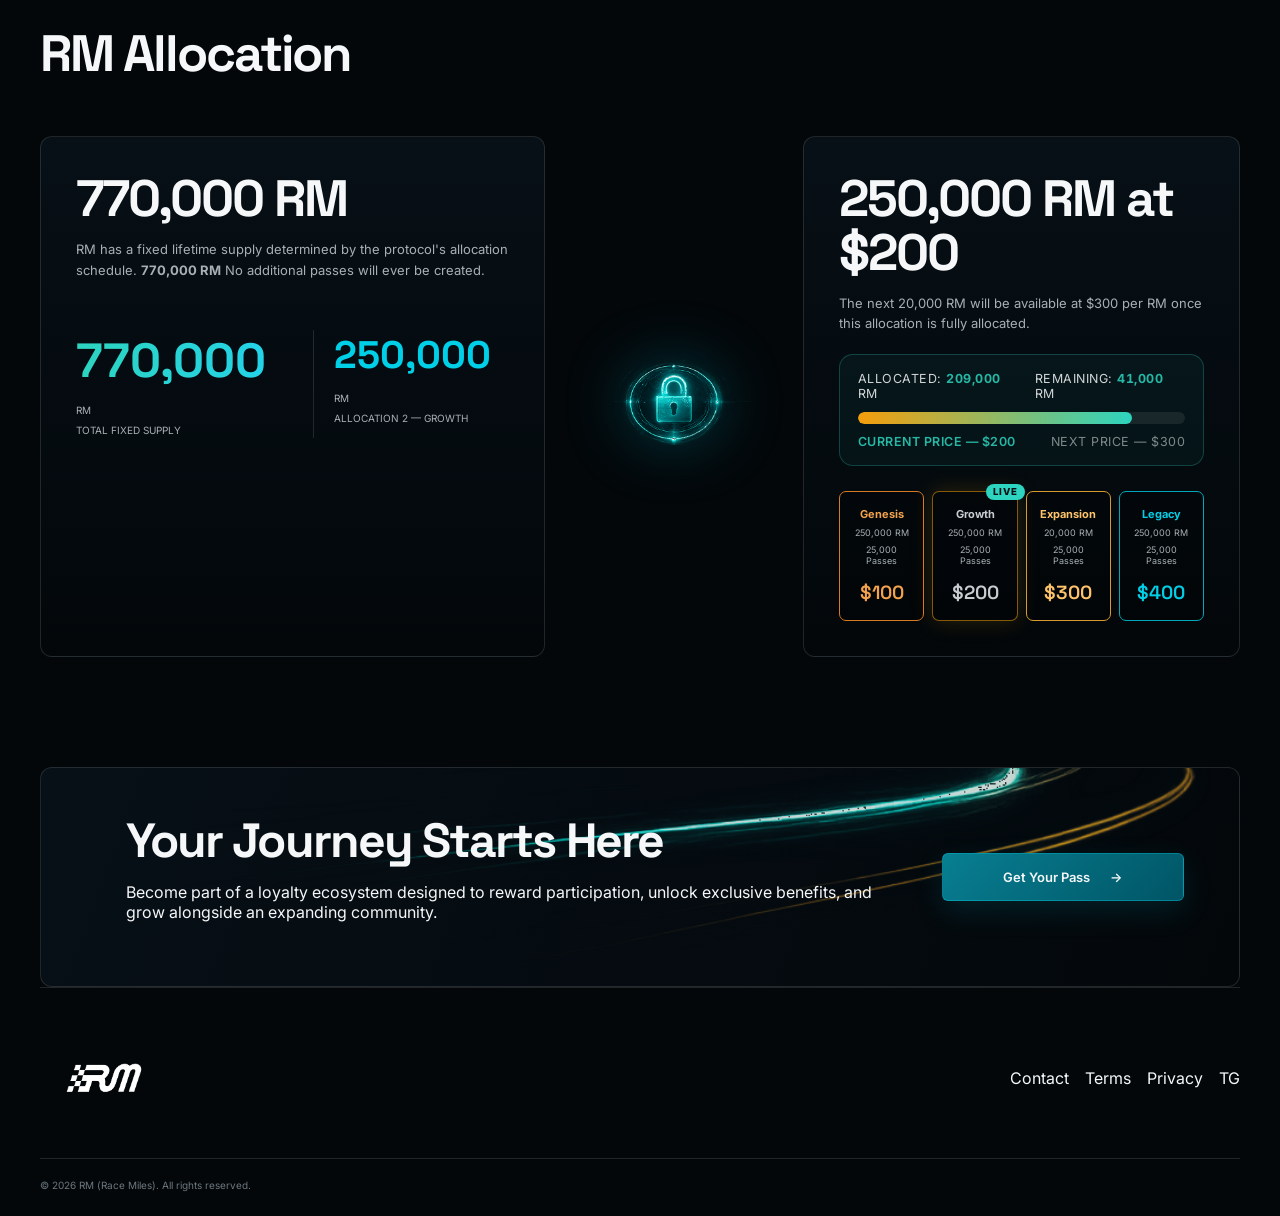
==== commit b6e9a6dc: "Update index.html" ====
--- a/index.html
+++ b/index.html
@@ -19,7 +19,7 @@
     </a>
     <nav class="nav" id="nav" aria-label="Primary navigation">
         <a class="active" href="index.html">Home</a>
-        <a href="protocol-progress.html">Progress</a>
+        <a href="/protocol-progress">Progress</a>
         <a href="about.html">About RM</a>
         <a href="faq.html">FAQ</a>
         <a href="contact-us.html">Contact</a>
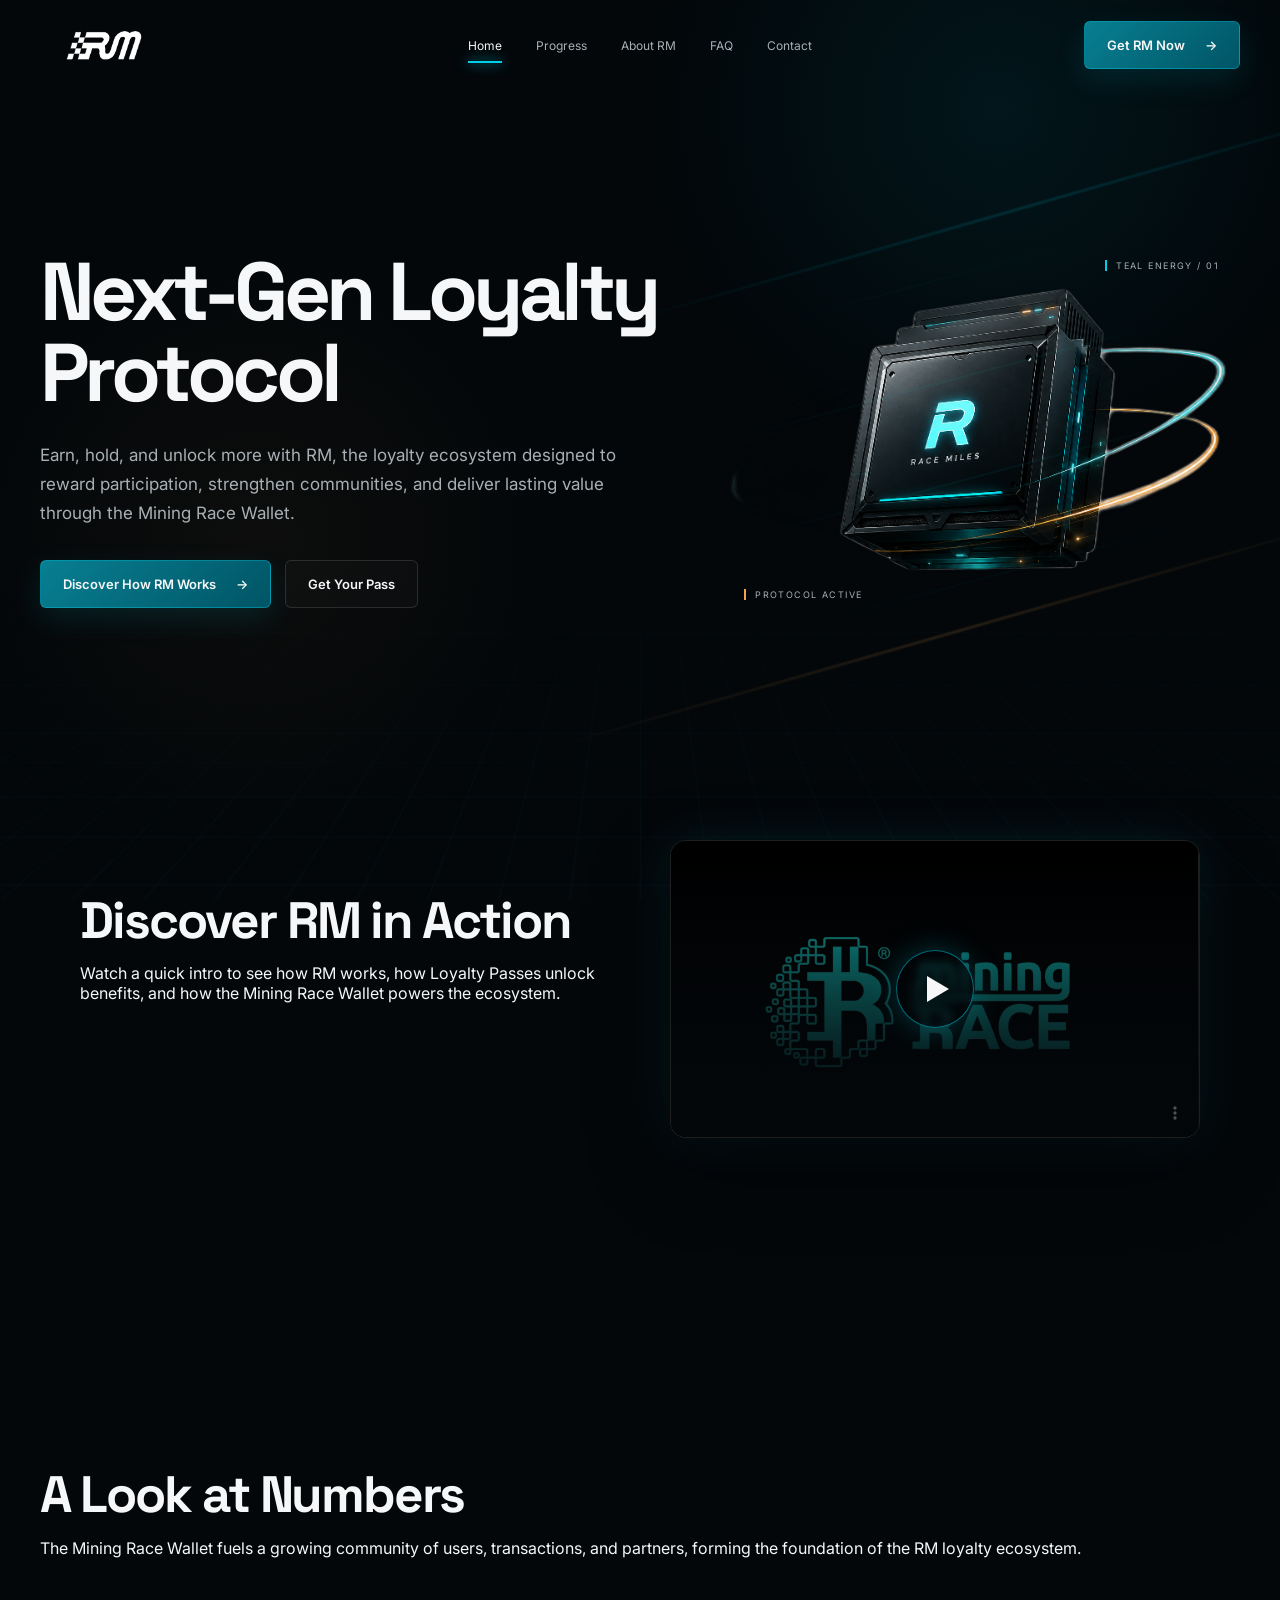
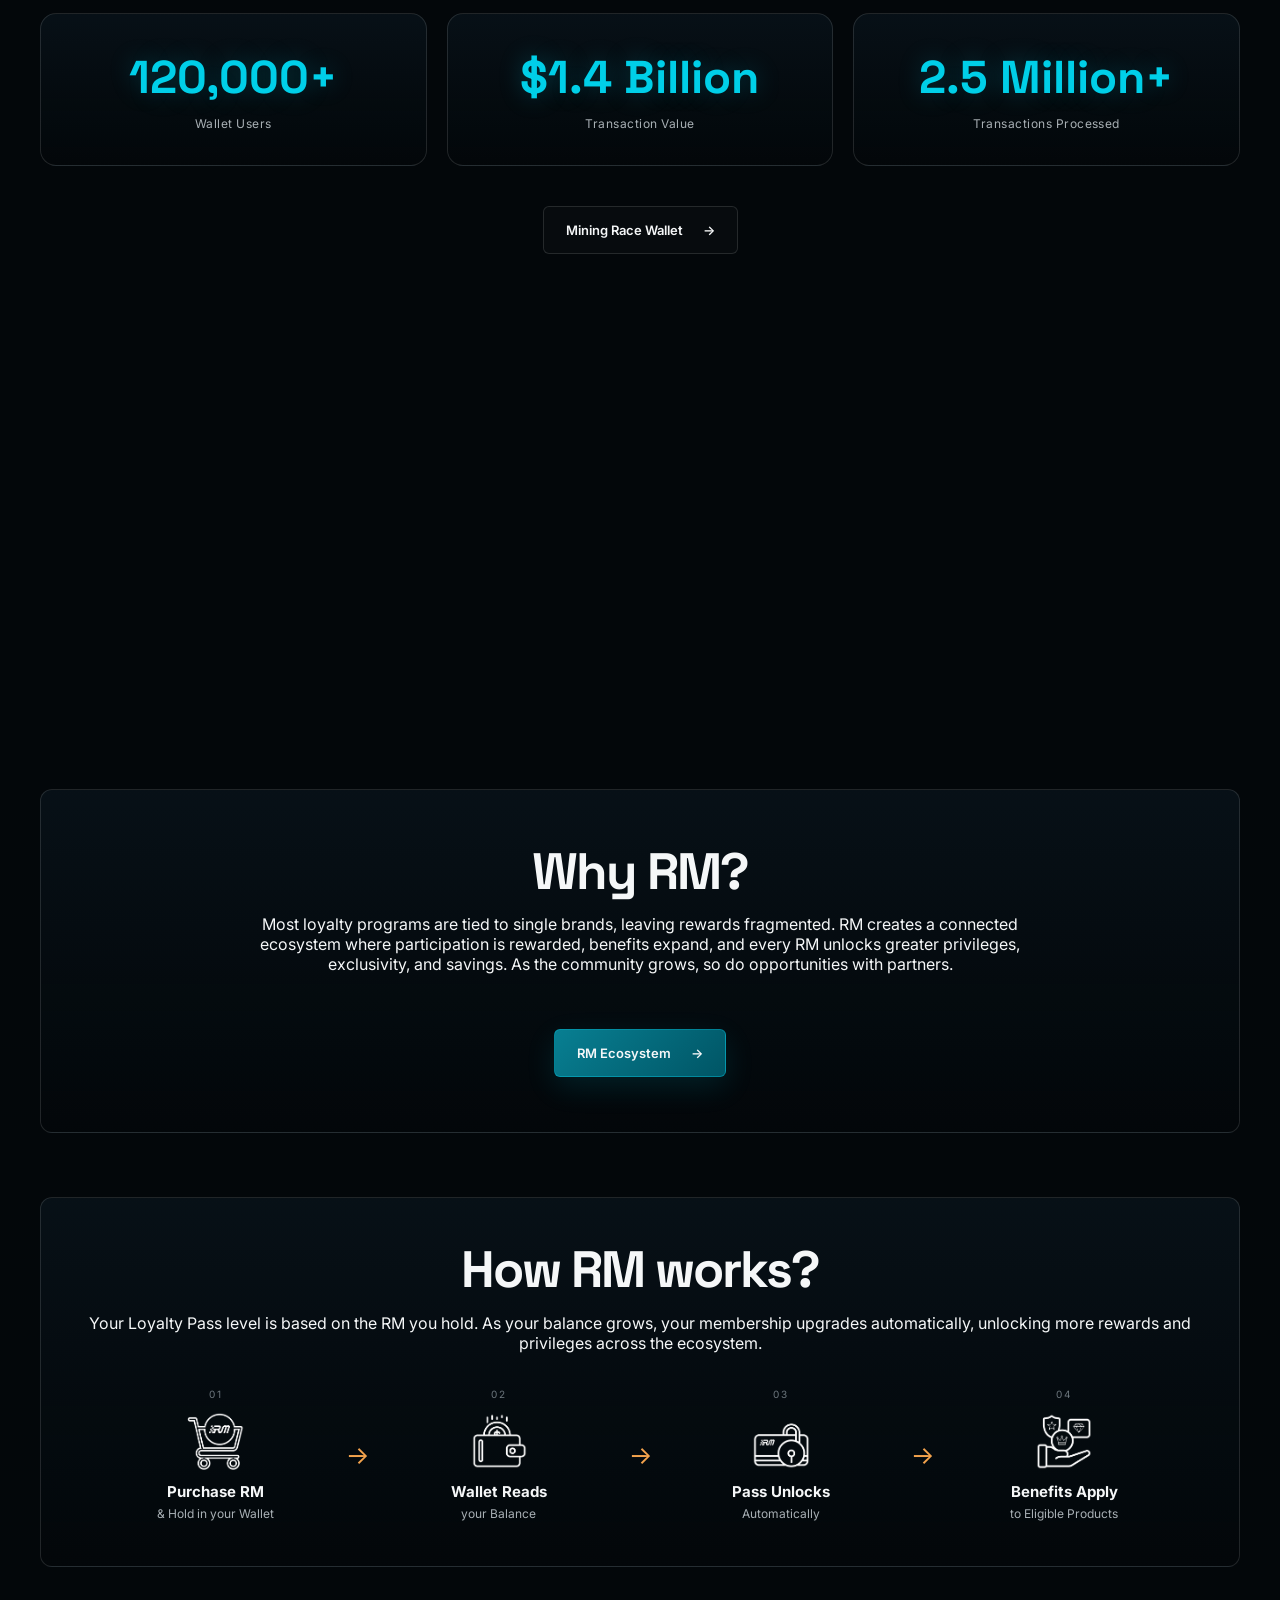
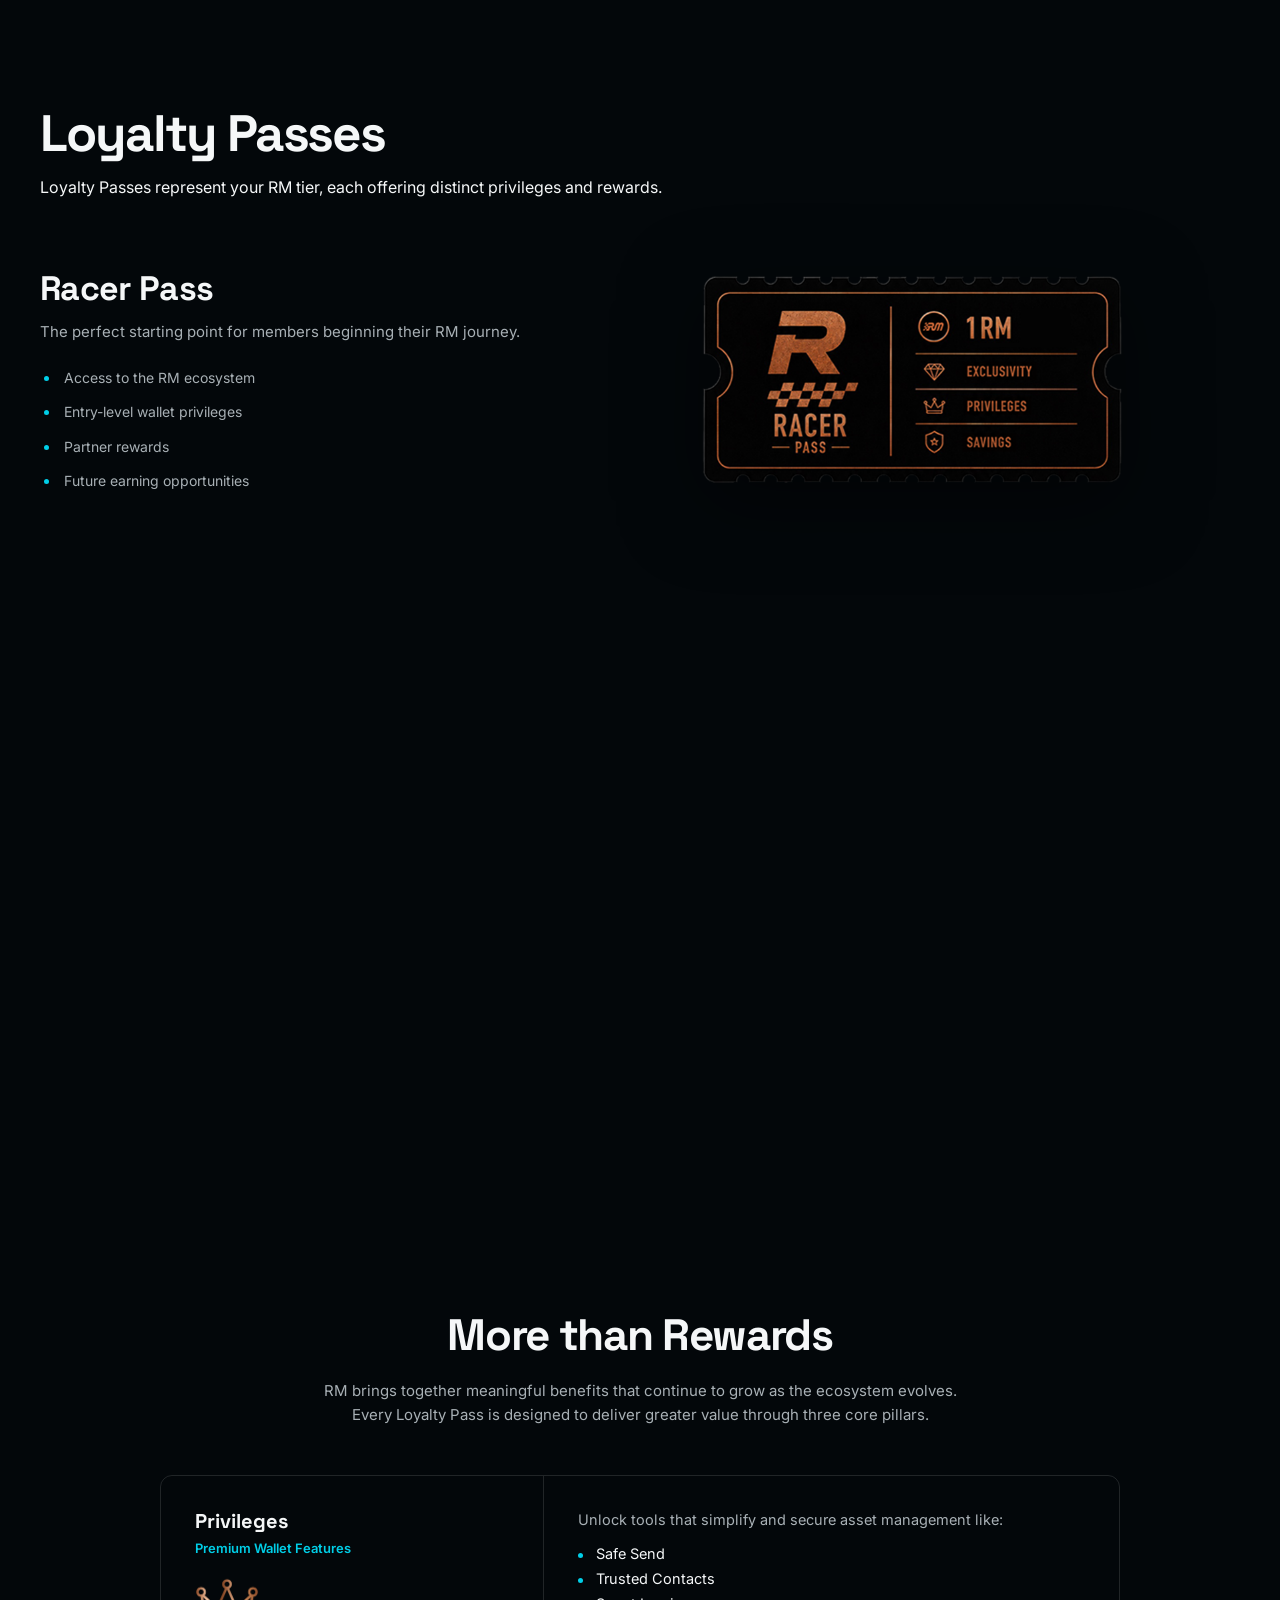
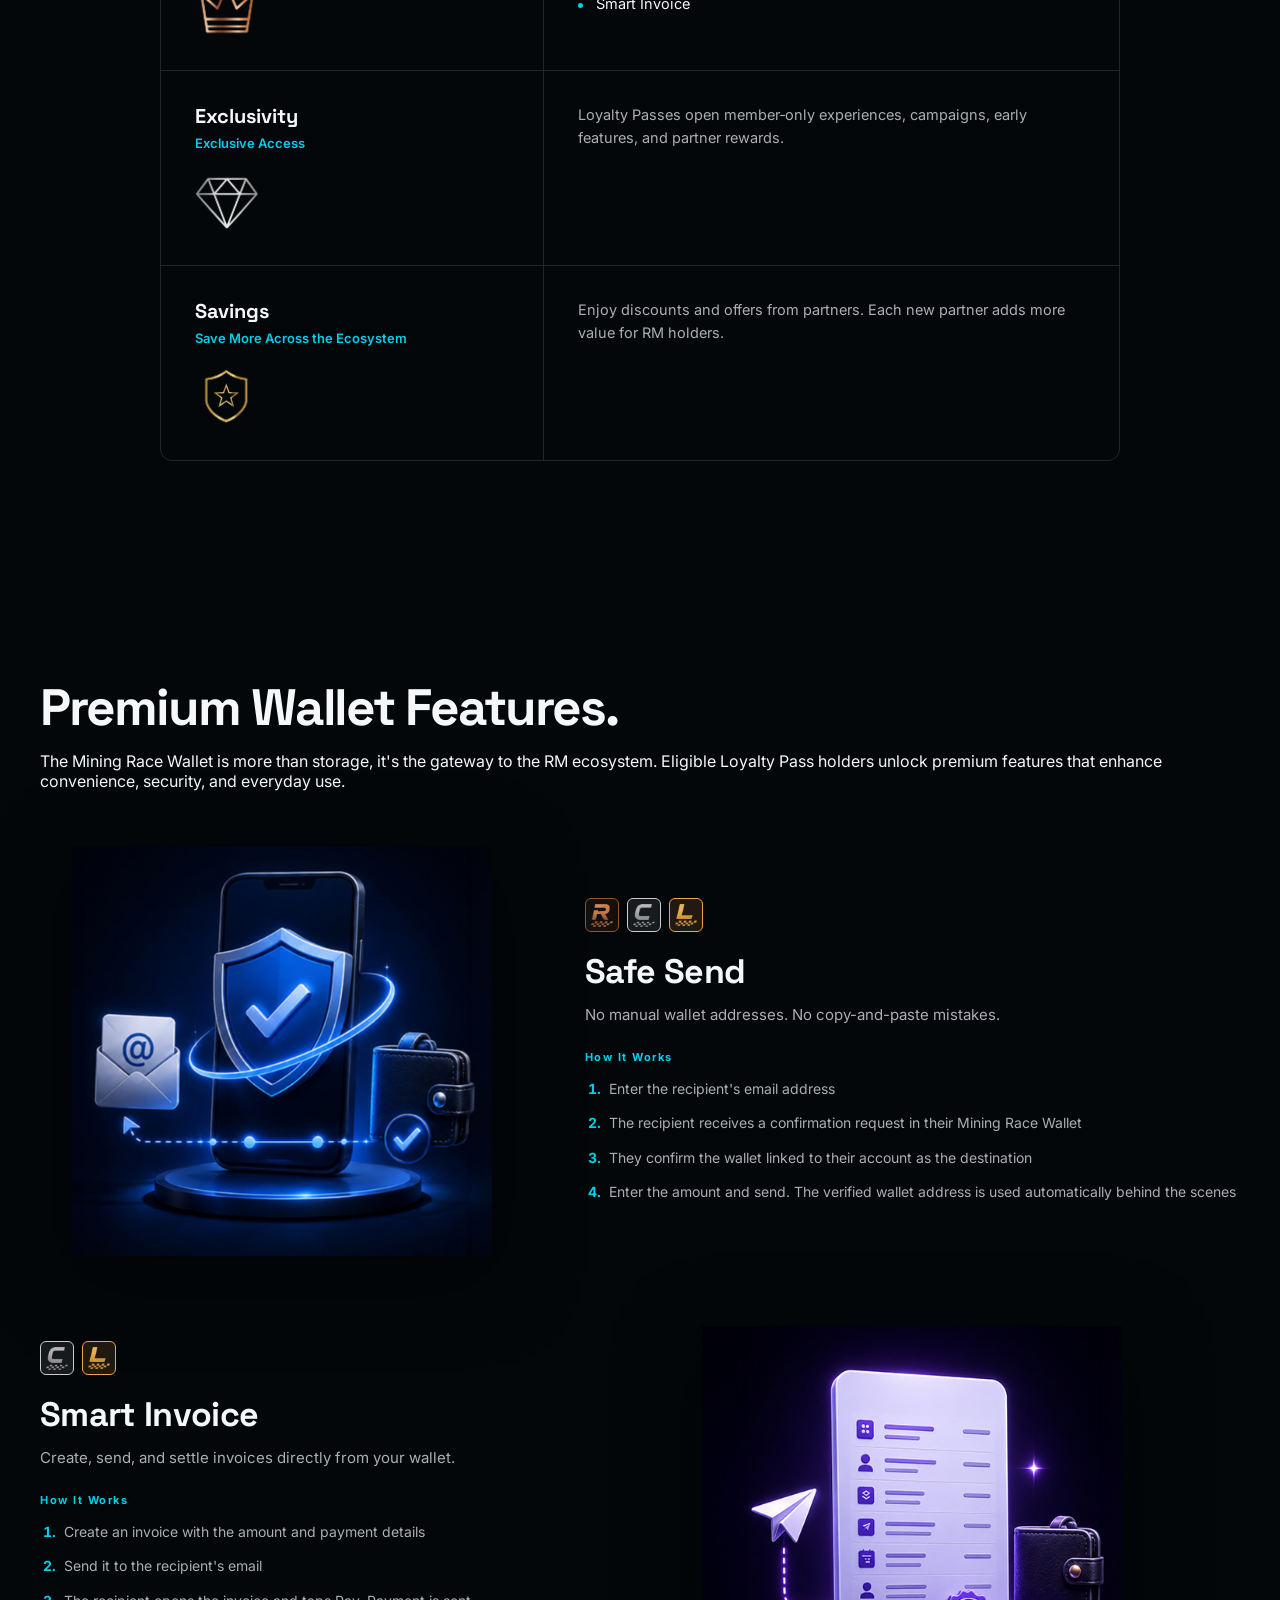
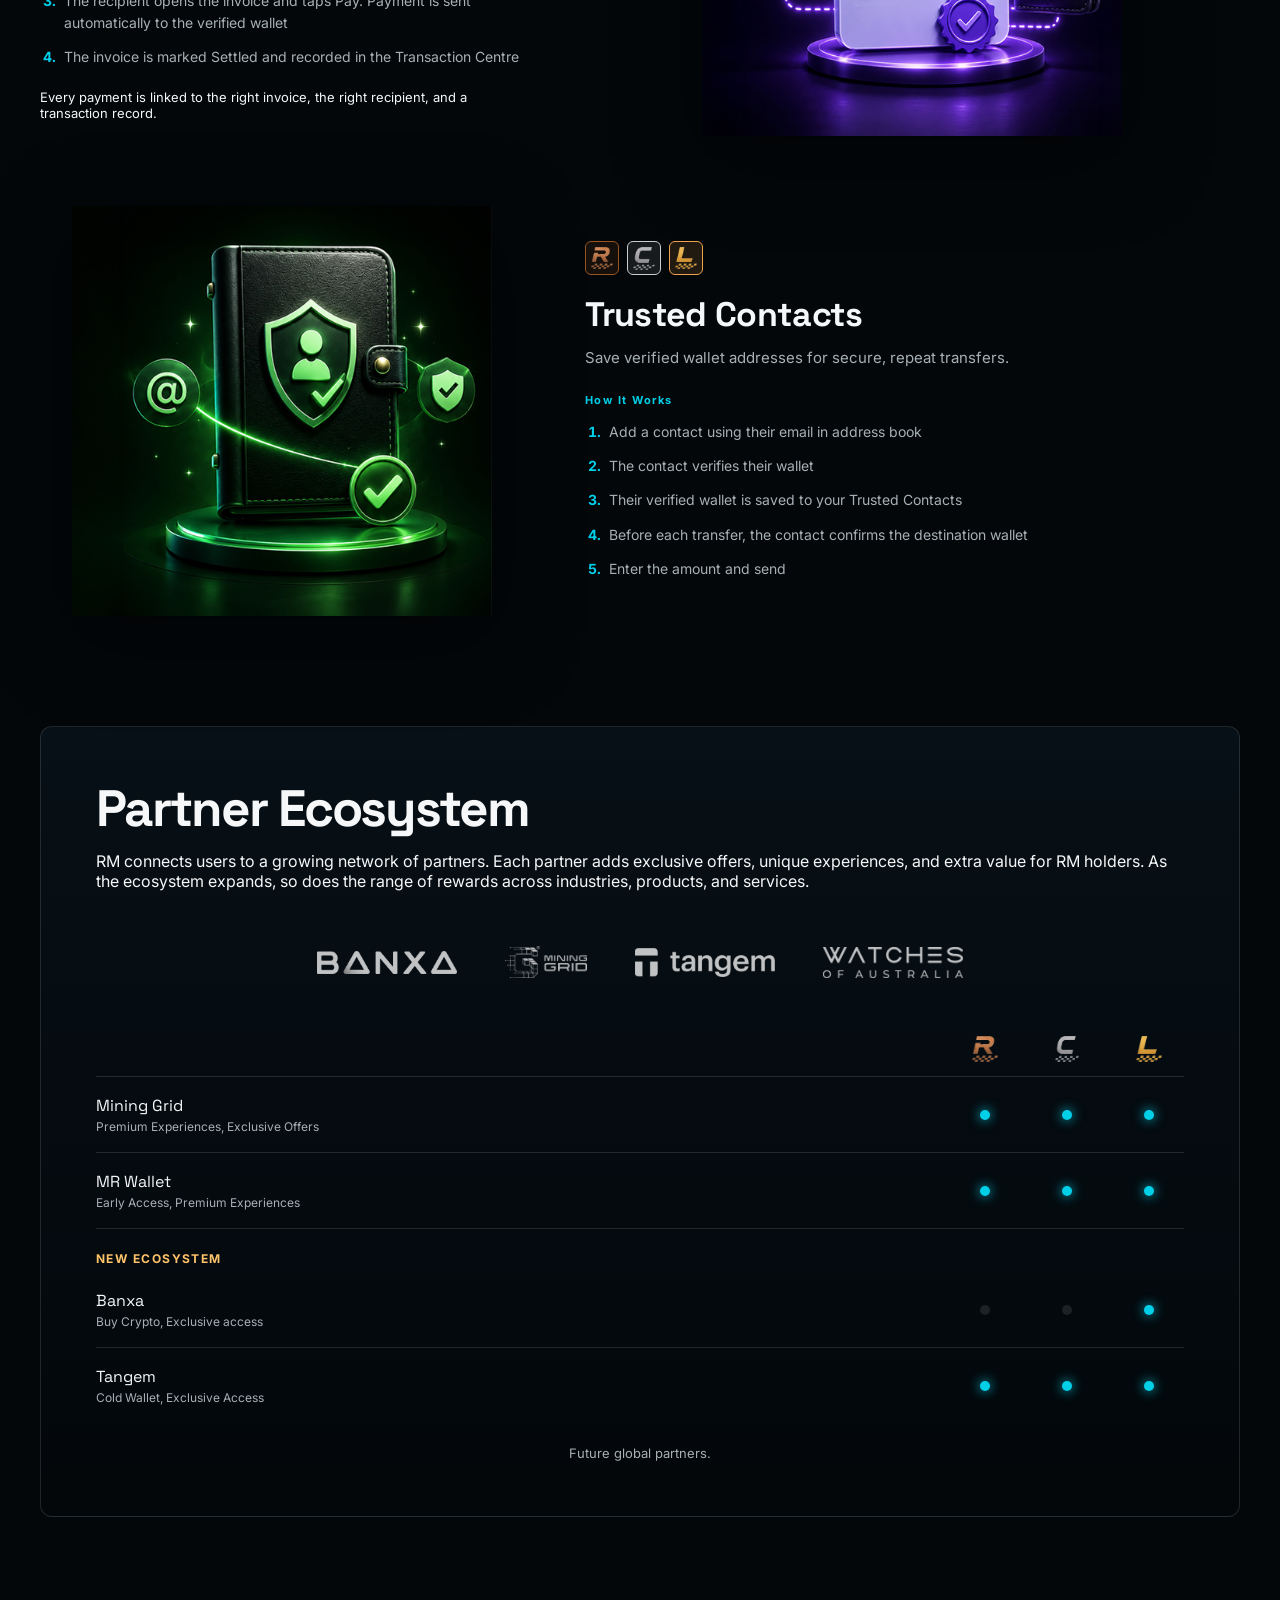
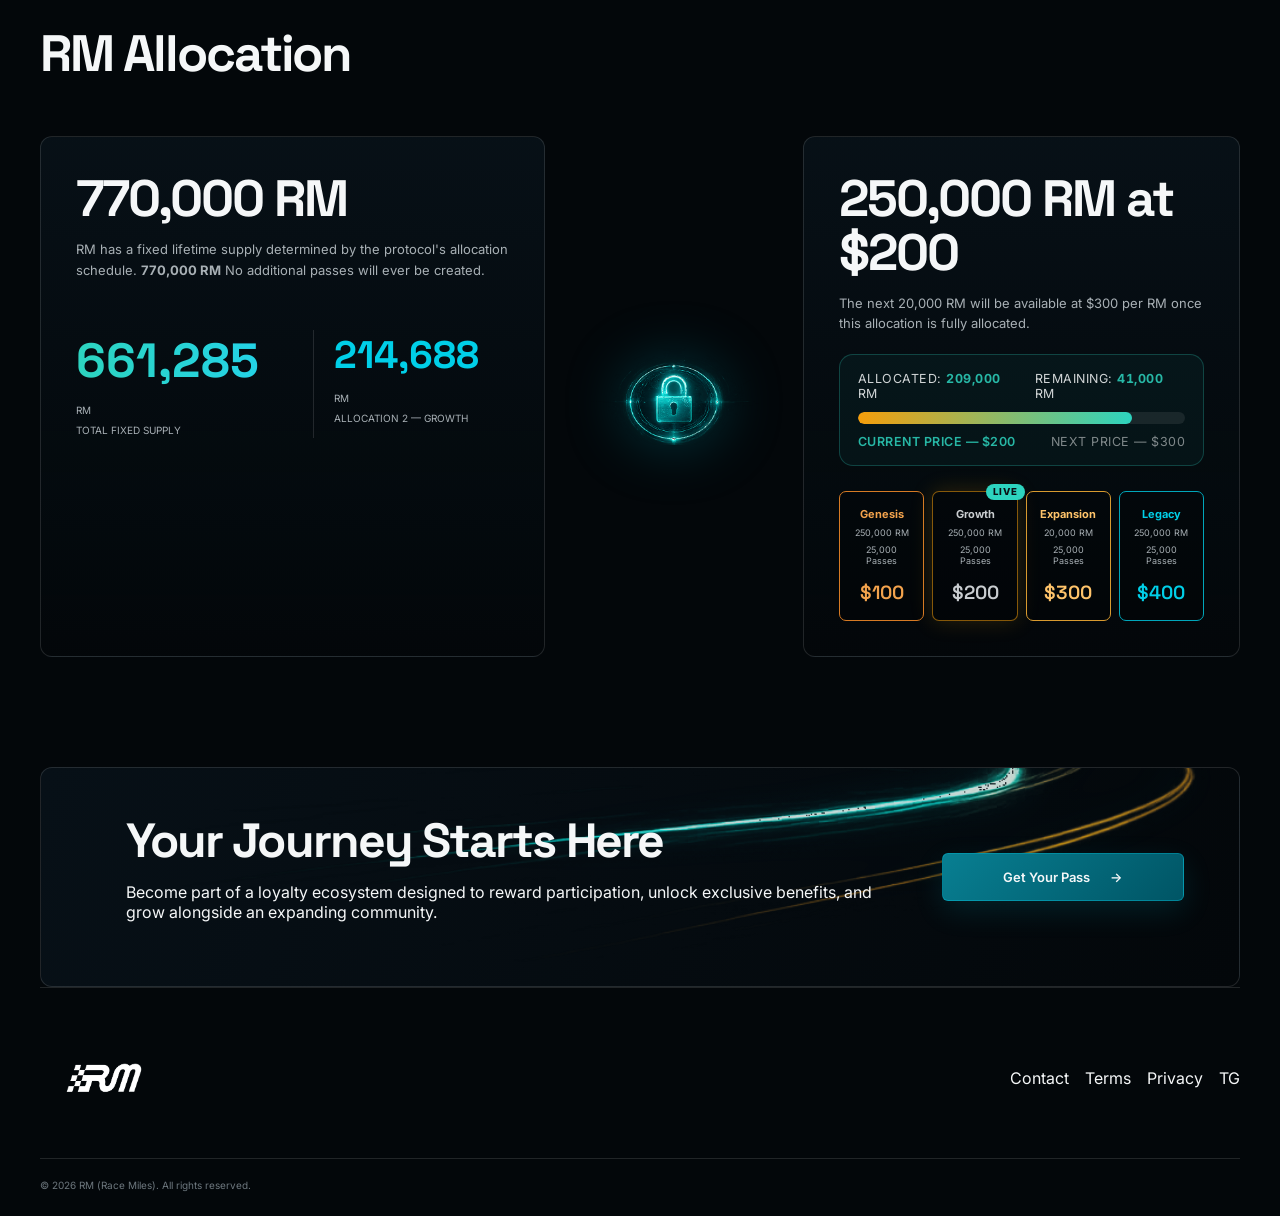
==== commit c155b5c8: "NO-TICKET revert" ====
--- a/index.html
+++ b/index.html
@@ -19,7 +19,7 @@
     </a>
     <nav class="nav" id="nav" aria-label="Primary navigation">
         <a class="active" href="index.html">Home</a>
-        <a href="/protocol-progress">Progress</a>
+        <a href="protocol-progress.html">Progress</a>
         <a href="about.html">About RM</a>
         <a href="faq.html">FAQ</a>
         <a href="contact-us.html">Contact</a>
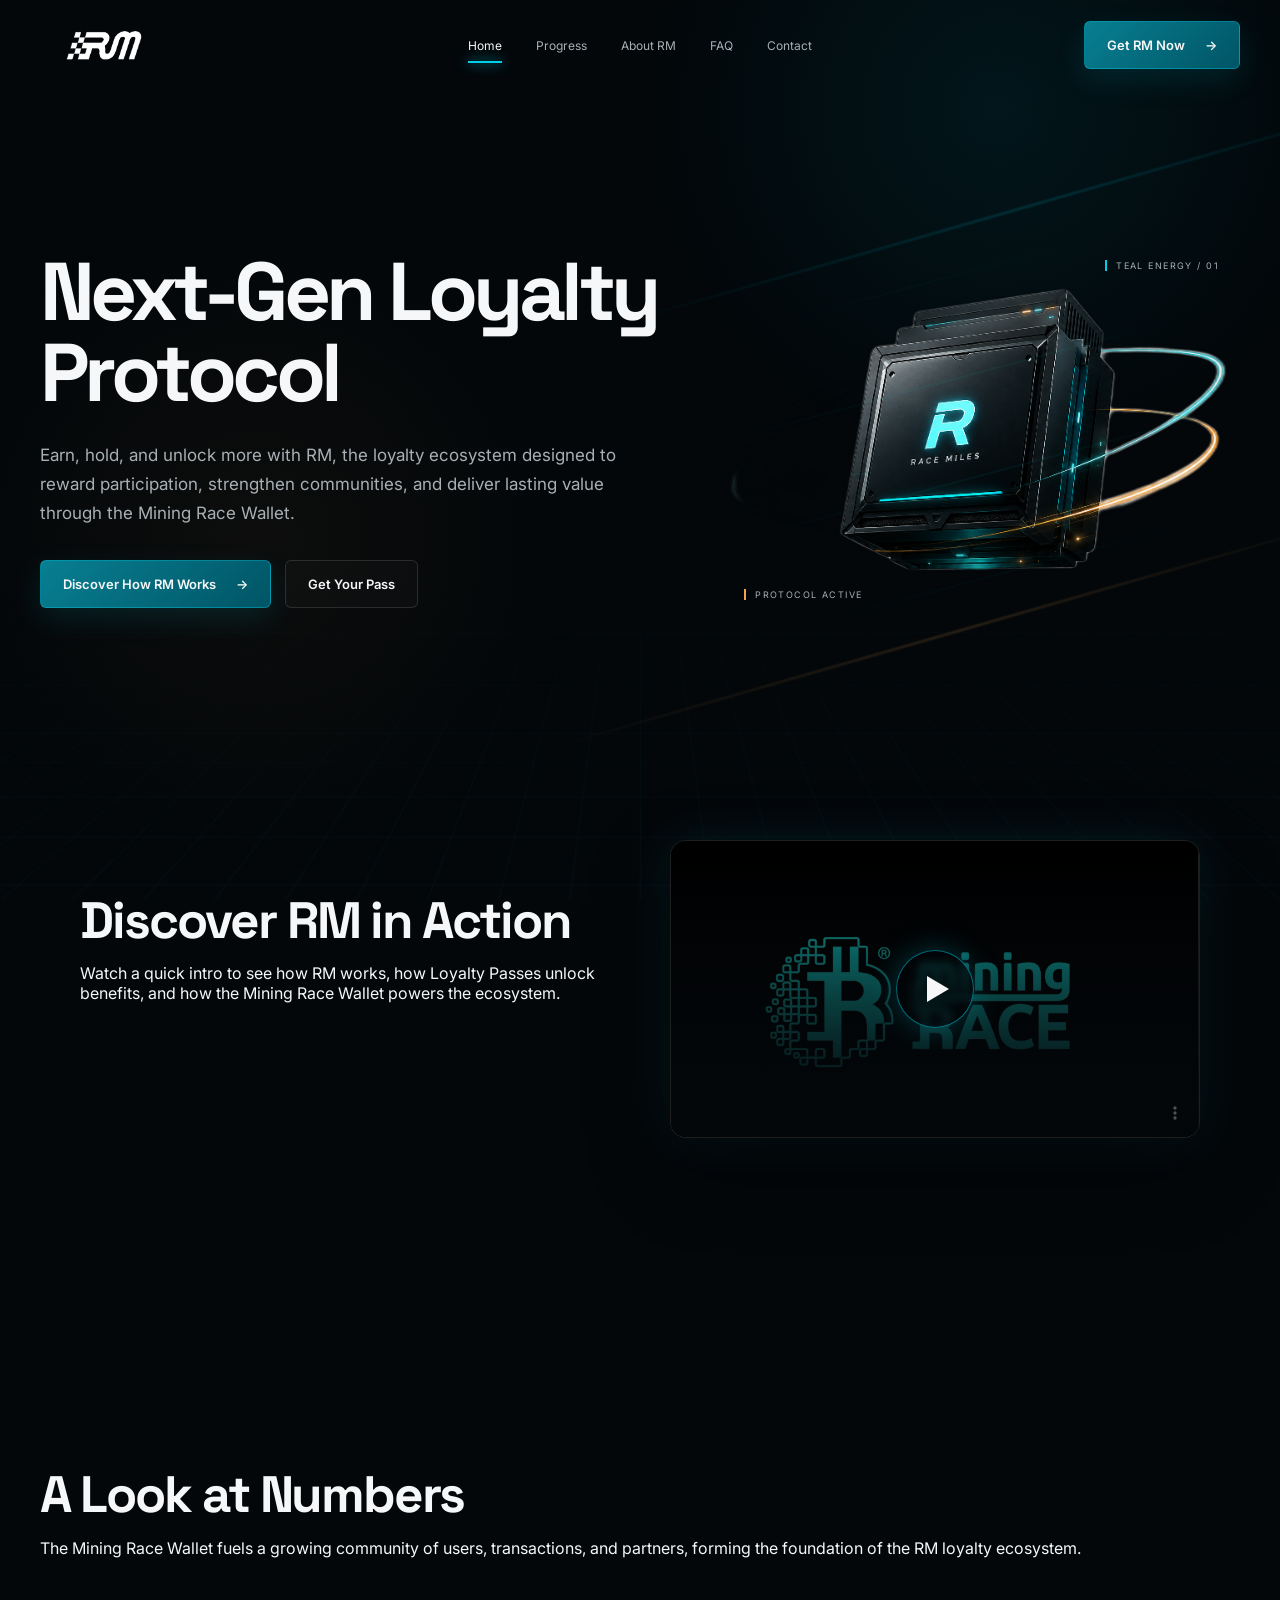
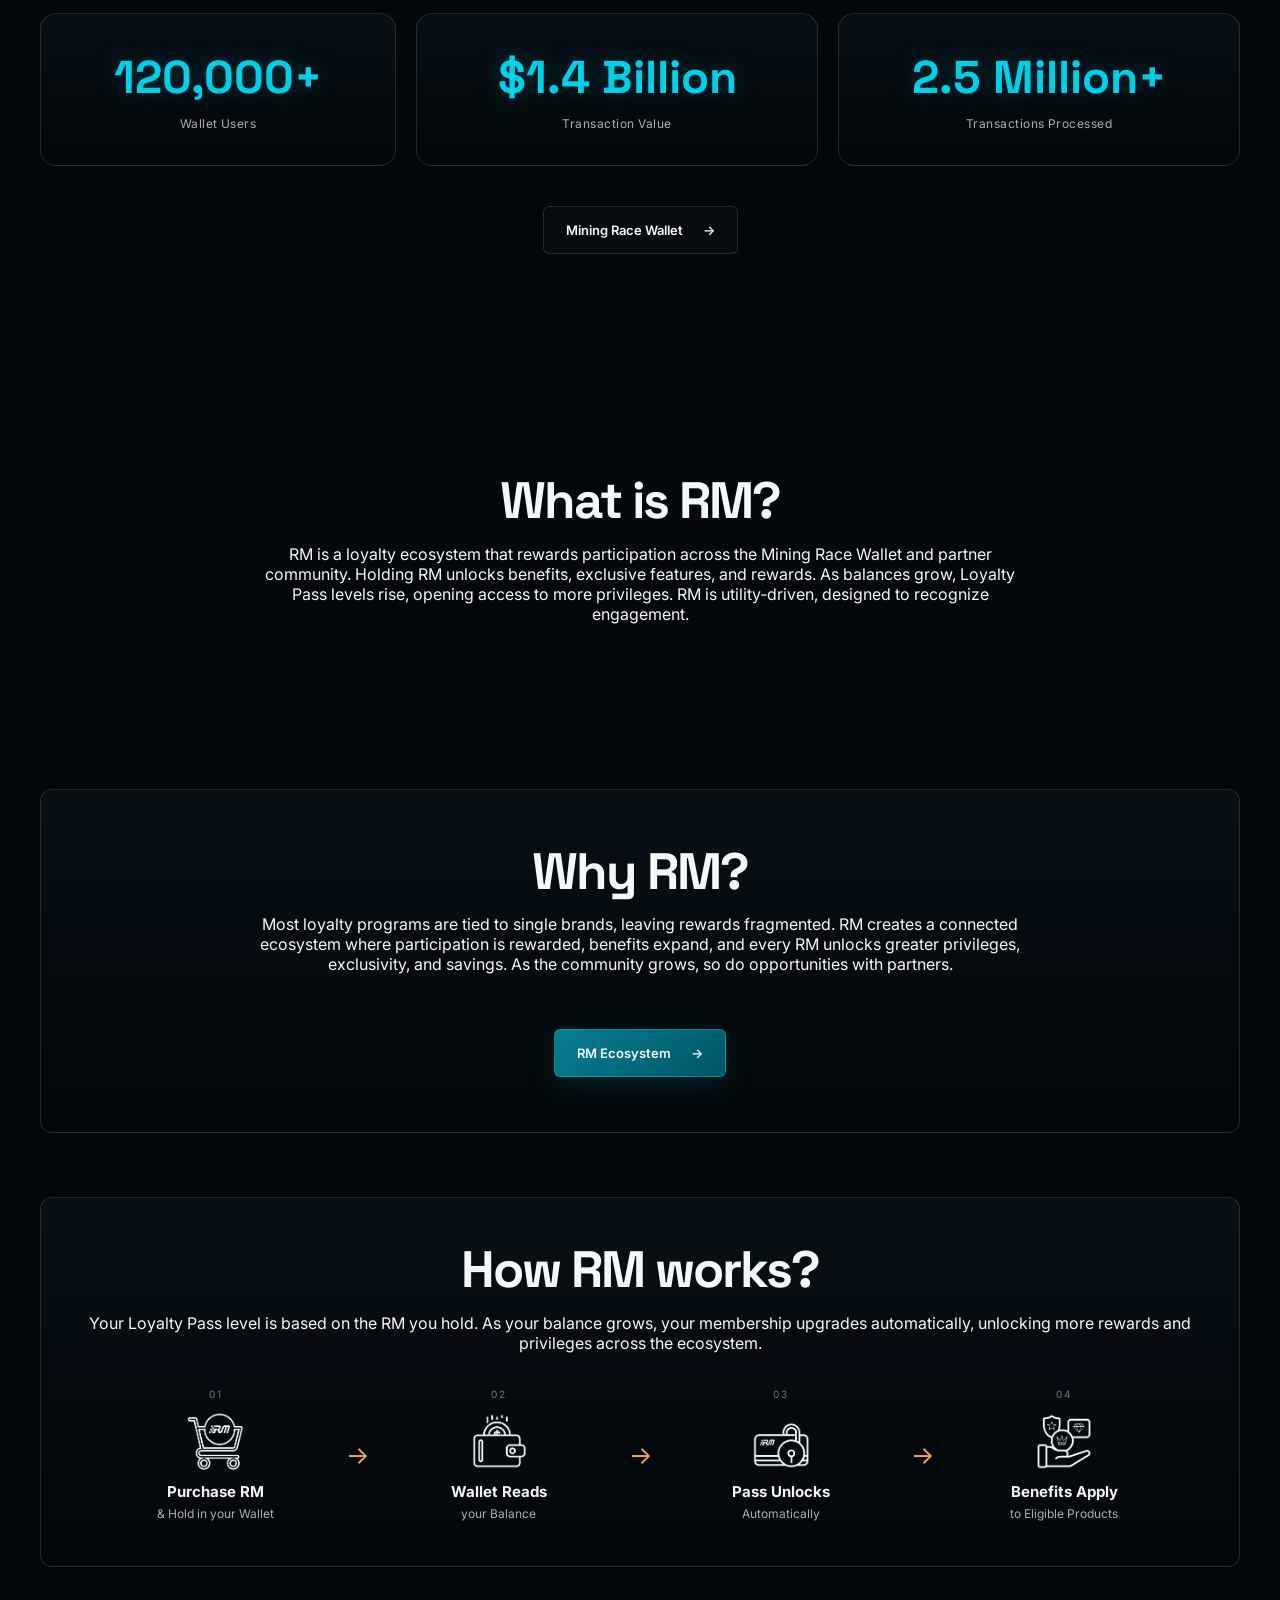
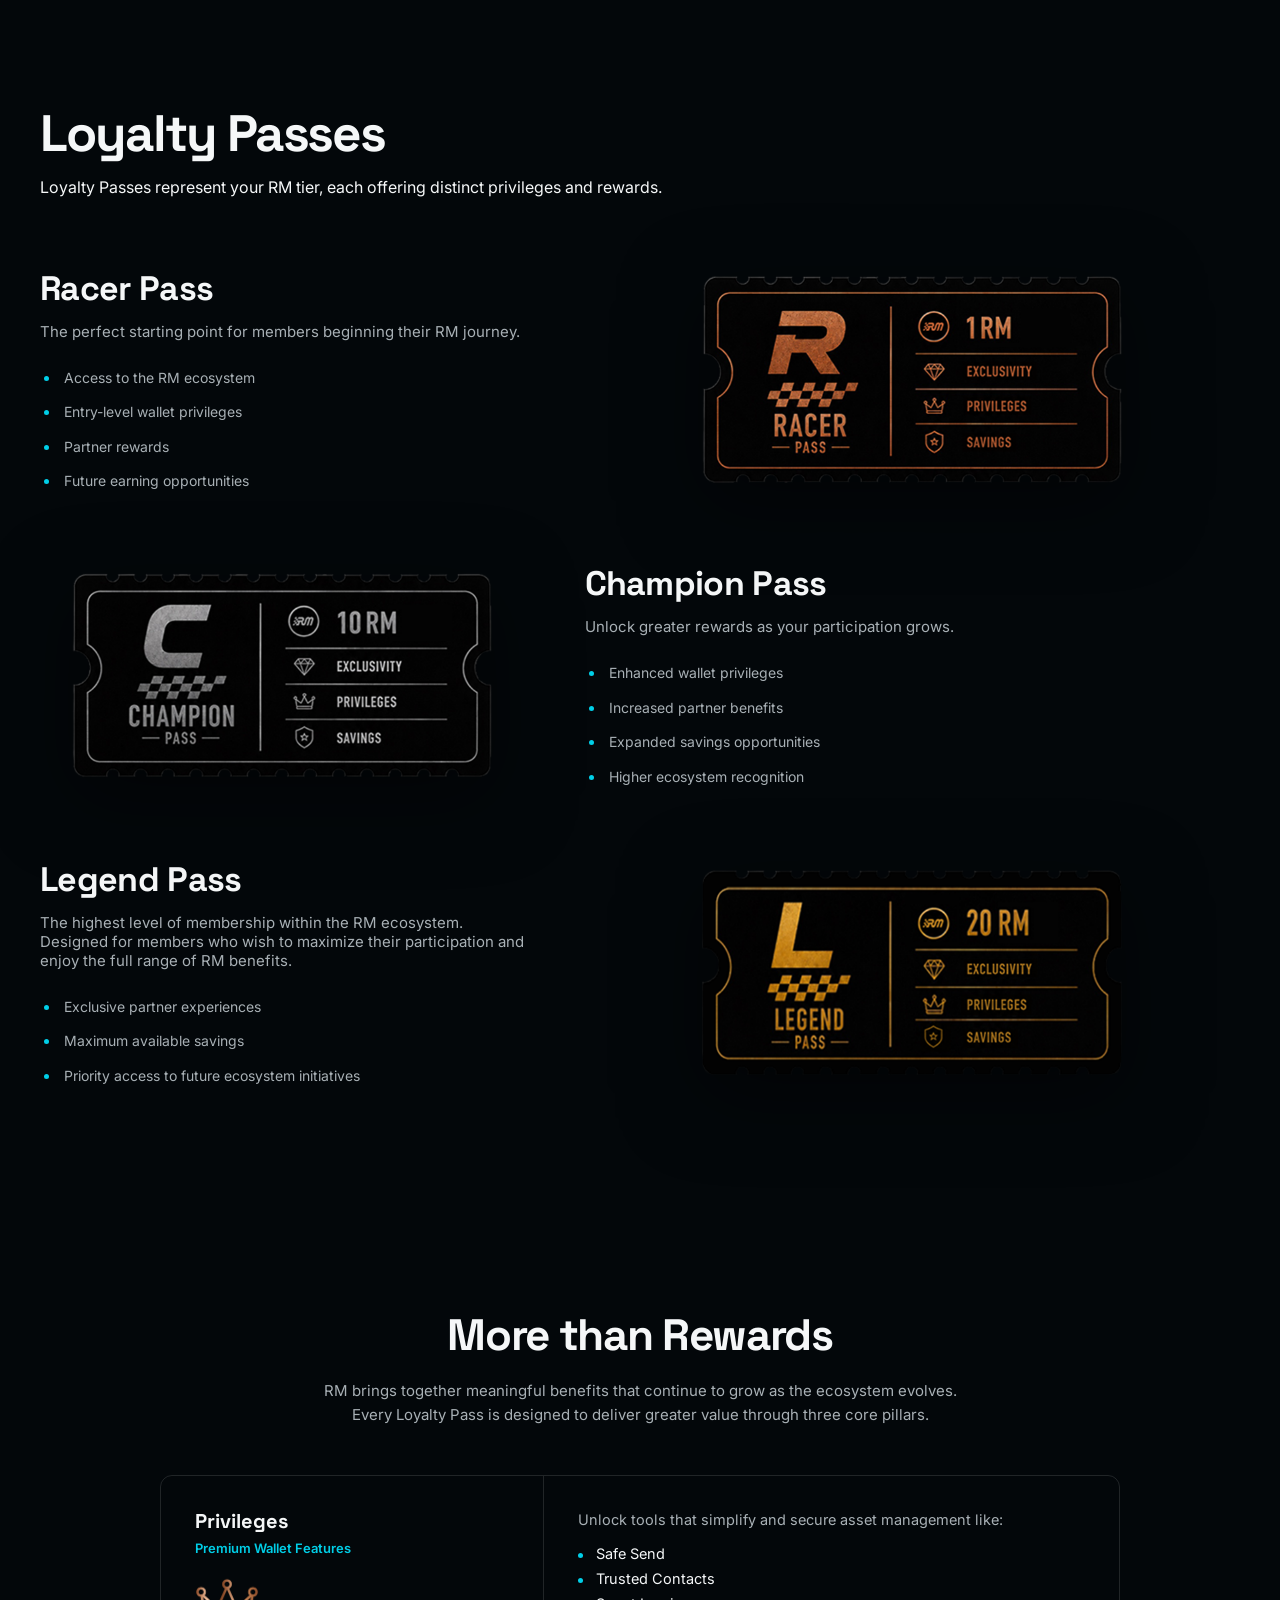
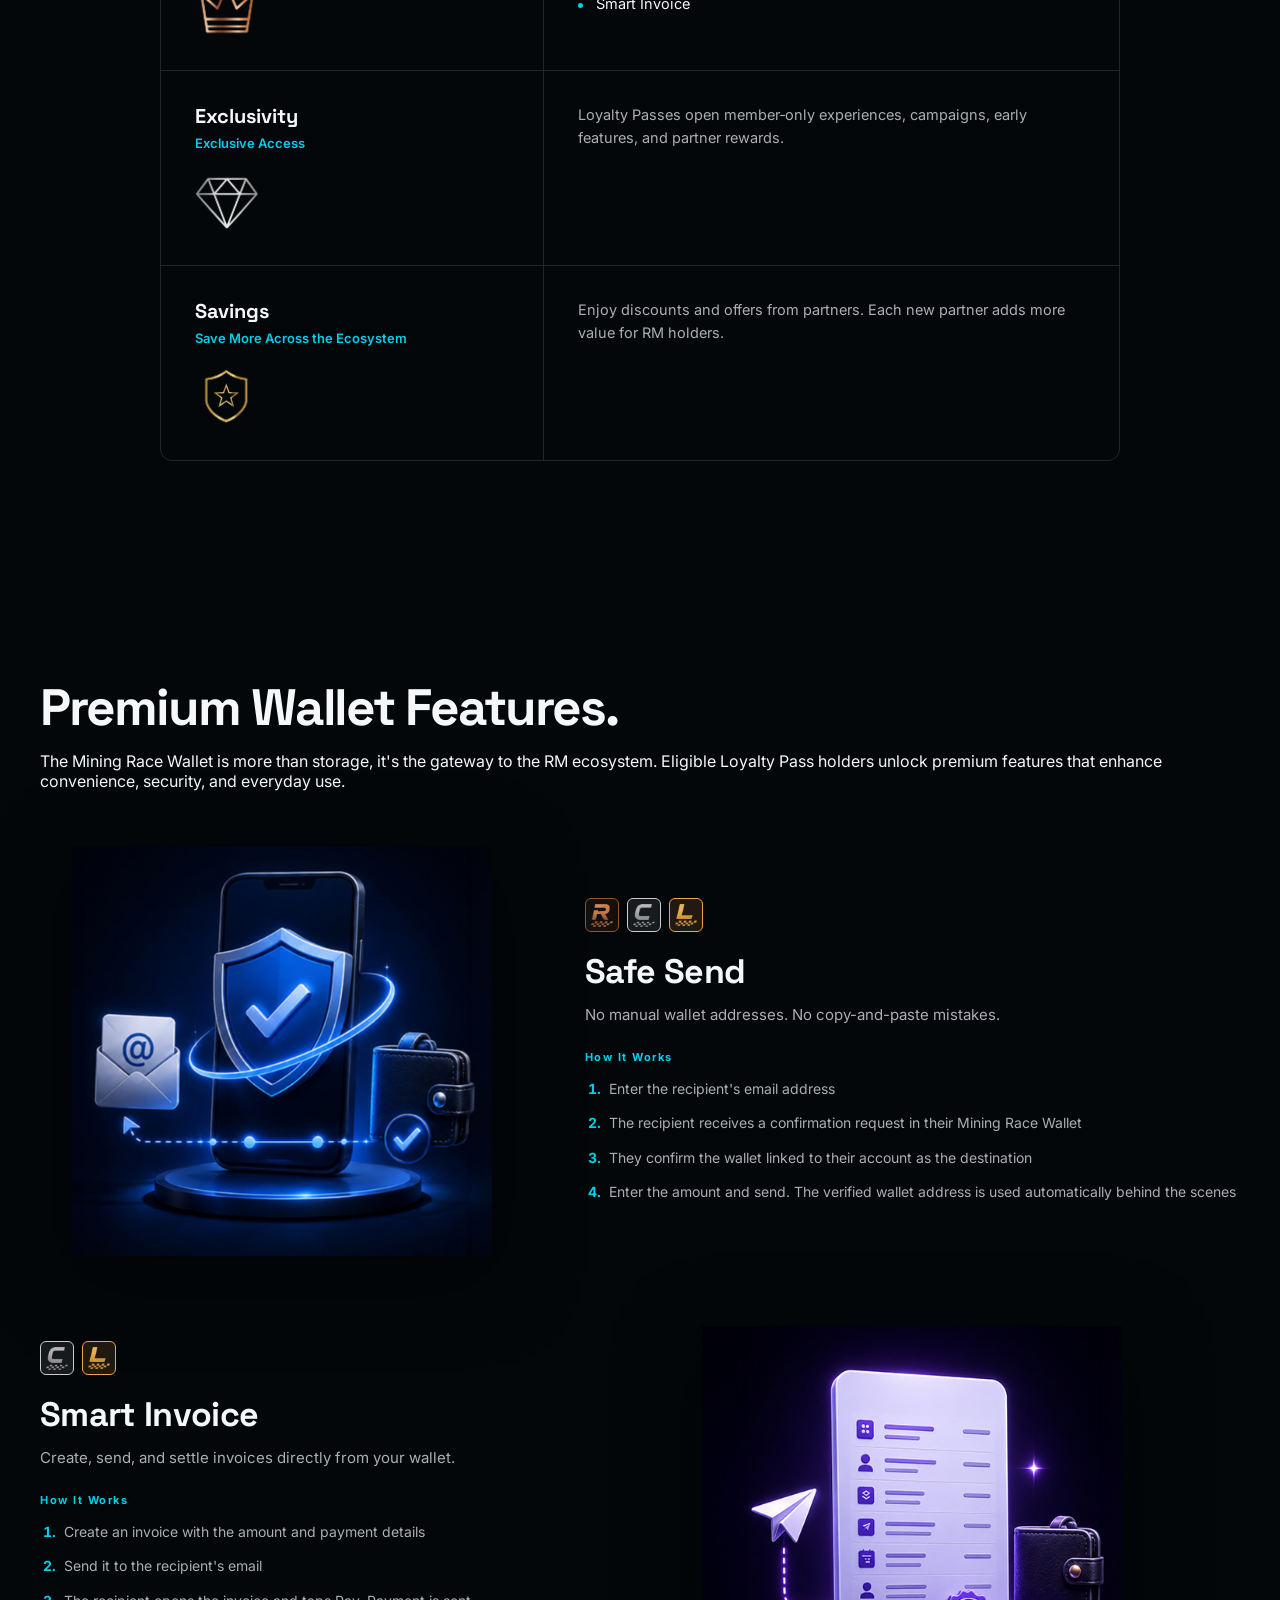
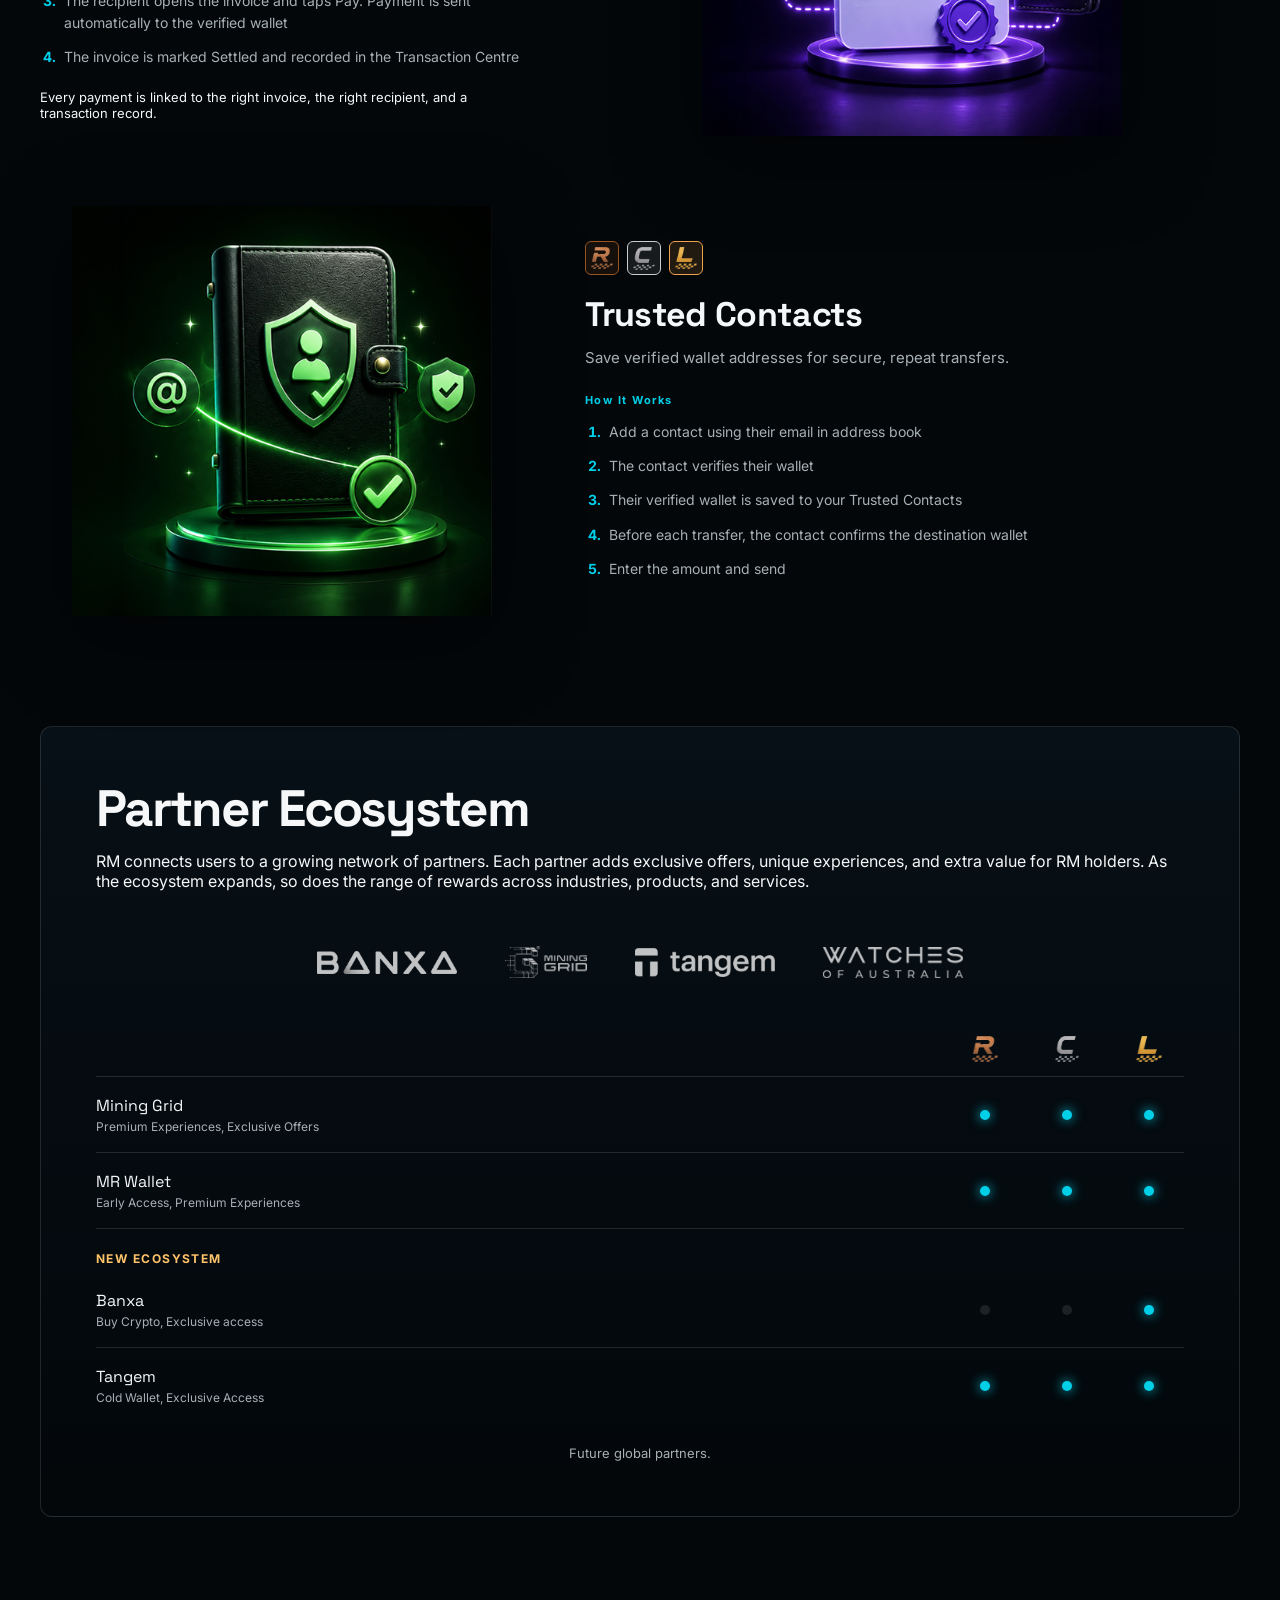
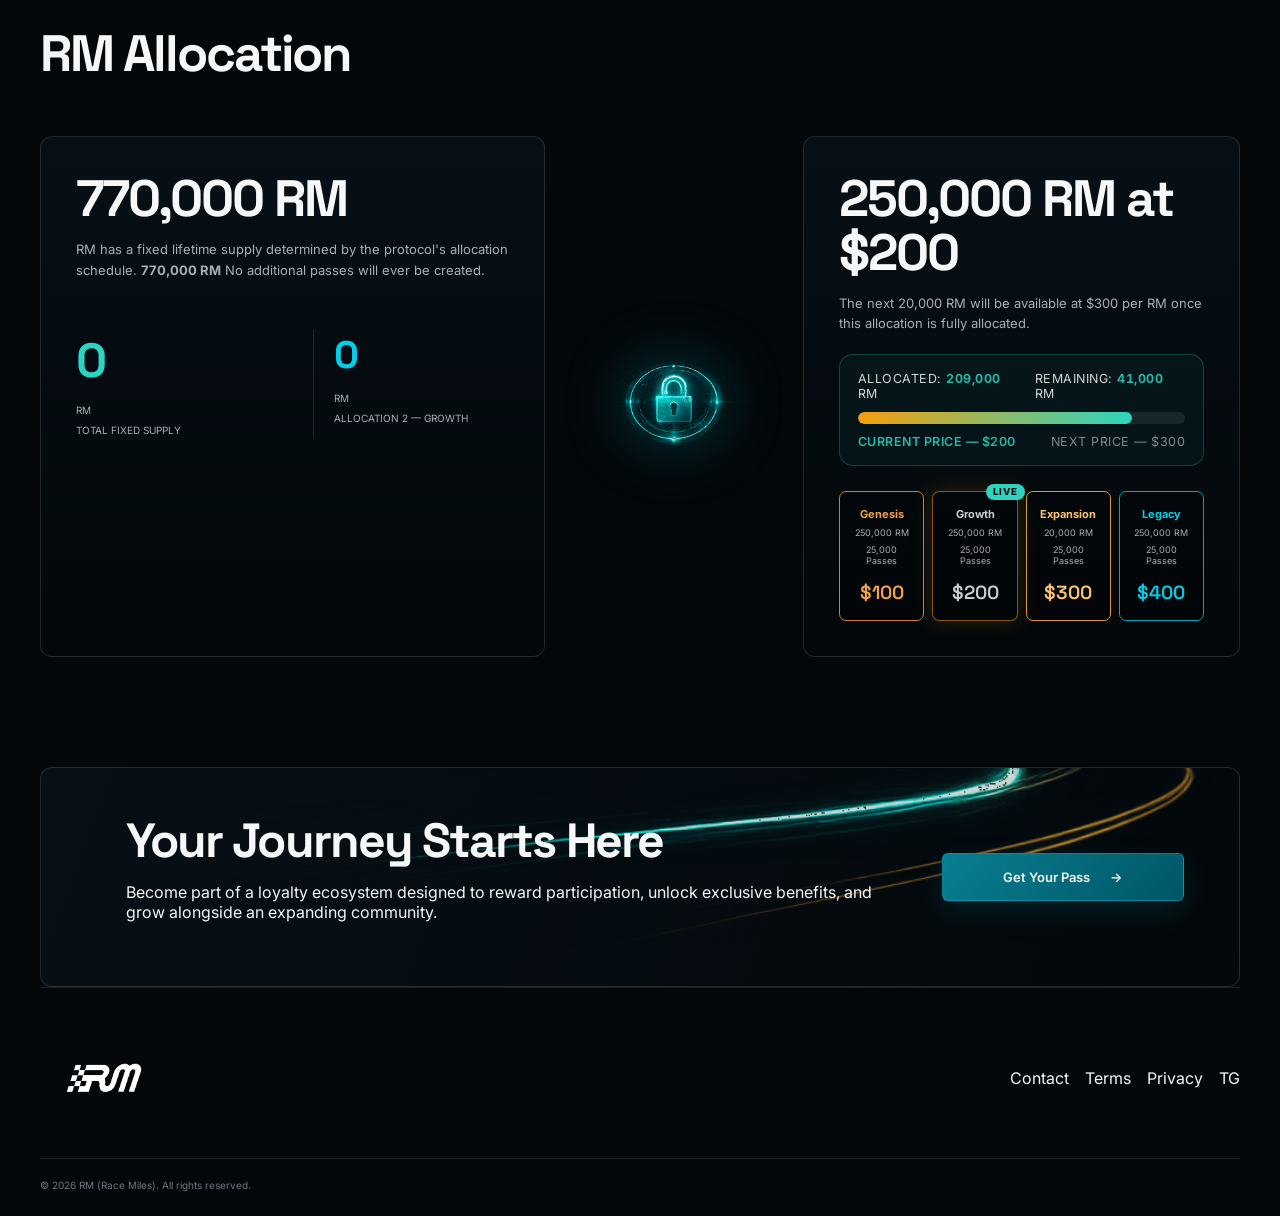
==== commit e1a64822: "refactor" ====
--- a/index.html
+++ b/index.html
@@ -73,9 +73,33 @@
             <p>The Mining Race Wallet fuels a growing community of users, transactions, and partners, forming the foundation of the RM loyalty ecosystem.</p>
         </div>
         <div class="wallet-stats-grid">
-            <div class="wallet-stat"><strong>120,000+</strong><p>Wallet Users</p></div>
-            <div class="wallet-stat"><strong>$1.4 Billion</strong><p>Transaction Value</p></div>
-            <div class="wallet-stat"><strong>2.5 Million+</strong><p>Transactions Processed</p></div>
+            <div class="wallet-stat">
+                <strong
+                    class="counter"
+                    data-target="120000"
+                    data-suffix="+"
+                >120,000+</strong>
+                <p>Wallet Users</p>
+            </div>
+            <div class="wallet-stat">
+                <strong
+                    class="counter"
+                    data-target="1.4"
+                    data-decimals="1"
+                    data-prefix="$"
+                    data-suffix=" Billion"
+                >$1.4 Billion</strong>
+                <p>Transaction Value</p>
+            </div>
+            <div class="wallet-stat">
+                <strong
+                    class="counter"
+                    data-target="2.5"
+                    data-decimals="1"
+                    data-suffix=" Million+"
+                >2.5 Million+</strong>
+                <p>Transactions Processed</p>
+            </div>
         </div>
         <div class="wallet-stats-cta">
             <a class="btn btn-ghost" href="about.html#wallet">Mining Race Wallet <span>→</span></a>
@@ -114,32 +138,6 @@
             <h2>Loyalty Passes</h2>
             <p>Loyalty Passes represent your RM tier, each offering distinct privileges and rewards.</p>
         </div>
-<!--        <div class="pass-layout">-->
-<!--            <div class="timeline reveal" id="timeline">-->
-<!--                <div class="timeline-progress"></div>-->
-<!--                <div class="time-step active">-->
-<!--                    <strong>01</strong>-->
-<!--                    <span>START</span>-->
-<!--                </div>-->
-<!--                <div class="time-step">-->
-<!--                    <strong>10-->
-<!--                        <small>RM</small>-->
-<!--                    </strong>-->
-<!--                    <span>UNLOCK</span></div>-->
-<!--                <div class="time-step">-->
-<!--                    <strong>20-->
-<!--                        <small>RM</small>-->
-<!--                    </strong>-->
-<!--                    <span>UNLOCK MORE</span>-->
-<!--                </div>-->
-<!--            </div>-->
-<!--            <div class="pass-stack">-->
-<!--                <article class="pass-card bronze tilt reveal"><div class="shine"></div><div class="pass-letter">R</div><div><small>RACER PASS</small><strong>1–9 RM</strong></div><div class="discount"><b>1%</b><span>PRODUCT DISCOUNT</span></div></article>-->
-<!--                <article class="pass-card chrome tilt reveal"><div class="shine"></div><div class="pass-letter">C</div><div><small>CHAMPION PASS</small><strong>10–19 RM</strong></div><div class="discount"><b>5%</b><span>PRODUCT DISCOUNT</span></div></article>-->
-<!--                <article class="pass-card gold tilt reveal"><div class="shine"></div><div class="pass-letter">L</div><div><small>LEGEND PASS</small><strong>20+ RM</strong></div><div class="discount"><b>10%</b><span>PRODUCT DISCOUNT</span></div></article>-->
-<!--            </div>-->
-<!--        </div>-->
-
         <div class="pass-details">
             <article class="privilege-card reverse reveal">
                 <div class="privilege-media"><img src="assets/passes/racer_pass_black.png" alt="Racer Pass"></div>
@@ -379,6 +377,6 @@
     </div>
 </footer>
 
-<script src="js/main.js"></script>
+<script type="module" src="js/main.js"></script>
 </body>
-</html>+</html>
--- a/css/style.css
+++ b/css/style.css
@@ -1,2715 +1,4 @@
-:root {
-    --bg: #03070a;
-    --bg2: #071017;
-    --card: #09131a;
-    --hover: #0d1b23;
-    --text: #f5f7f8;
-    --muted: #a8b0b5;
-    --dim: #6d777e;
-    --cyan: #00cfe8;
-    --cyan2: #007f91;
-    --gold: #f3a34d;
-    --gold2: #ffc46b;
-    --bronze: #9a5520;
-    --silver: #c9cdd0;
-    --border: rgba(255, 255, 255, .12);
-    --radius: 16px;
-    --max: 1320px;
-}
-
-* {
-    box-sizing: border-box
-}
-
-html {
-    scroll-behavior: smooth
-}
-
-body {
-    margin: 0;
-    background: var(--bg);
-    color: var(--text);
-    font-family: Inter, system-ui, sans-serif;
-    overflow-x: hidden
-}
-
-body:before {
-    content: "";
-    position: fixed;
-    inset: 0;
-    pointer-events: none;
-    background: radial-gradient(circle at 78% 12%, rgba(0, 207, 232, .08), transparent 28%), radial-gradient(circle at 20% 60%, rgba(243, 163, 77, .045), transparent 30%);
-    z-index: -2
-}
-
-.site-bg {
-    position: fixed;
-    inset: 0;
-    pointer-events: none;
-    overflow: hidden;
-    z-index: -1
-}
-
-.trail {
-    position: absolute;
-    width: 70vw;
-    height: 1px;
-    transform: rotate(-16deg);
-    filter: blur(1px);
-    opacity: .45
-}
-
-.trail-a {
-    right: -15%;
-    top: 23%;
-    background: linear-gradient(90deg, transparent, var(--cyan), transparent)
-}
-
-.trail-b {
-    right: -10%;
-    top: 70%;
-    background: linear-gradient(90deg, transparent, var(--gold), transparent)
-}
-
-.grid-glow {
-    position: absolute;
-    inset: 40% -10% -20%;
-    background: linear-gradient(rgba(0, 207, 232, .04) 1px, transparent 1px), linear-gradient(90deg, rgba(0, 207, 232, .04) 1px, transparent 1px);
-    background-size: 48px 48px;
-    transform: perspective(600px) rotateX(58deg);
-    mask-image: linear-gradient(to bottom, transparent, black)
-}
-
-a {
-    color: inherit;
-    text-decoration: none
-}
-
-button {
-    font: inherit
-}
-
-.section {
-    width: min(var(--max), calc(100% - 80px));
-    margin: auto;
-    padding: 110px 0
-}
-
-.header {
-    position: fixed;
-    top: 0;
-    left: 0;
-    right: 0;
-    height: 76px;
-    z-index: 50;
-    display: grid;
-    grid-template-columns:220px 1fr 220px;
-    align-items: center;
-    padding: 0 40px;
-    transition: .3s
-}
-
-.header.scrolled {
-    background: rgba(3, 7, 10, .78);
-    backdrop-filter: blur(18px);
-    border-bottom: 1px solid var(--border)
-}
-
-.brand {
-    display: flex;
-}
-
-.brand-mark {
-    font-size: 27px;
-    font-weight: 800;
-    font-style: italic;
-    line-height: 1
-}
-
-.brand-mark span {
-    color: var(--cyan)
-}
-
-.brand b, .brand small {
-    display: block
-}
-
-.brand b {
-    font-size: 13px
-}
-
-.brand small {
-    font-size: 8px;
-    color: var(--muted);
-    letter-spacing: .2em
-}
-
-.nav {
-    display: flex;
-    justify-content: center;
-    gap: 34px
-}
-
-.nav a {
-    font-size: 12px;
-    color: var(--muted);
-    padding: 30px 0;
-    position: relative
-}
-
-.nav a:hover, .nav a.active {
-    color: var(--text)
-}
-
-.nav a.active:after {
-    content: "";
-    position: absolute;
-    bottom: 20px;
-    left: 0;
-    right: 0;
-    height: 2px;
-    background: var(--cyan);
-    box-shadow: 0 0 12px var(--cyan)
-}
-
-.header-actions {
-    display: flex;
-    justify-content: flex-end;
-    align-items: center;
-    gap: 15px
-}
-
-.btn {
-    width: max-content;
-    min-height: 48px;
-    padding: 0 22px;
-    border: 1px solid var(--border);
-    display: flex;
-    align-items: center;
-    justify-content: center;
-    gap: 20px;
-    border-radius: 6px;
-    font-size: 13px;
-    font-weight: 600;
-    position: relative;
-    overflow: hidden;
-    transition: .25s
-}
-
-.btn:after {
-    content: "";
-    position: absolute;
-    inset: 0;
-    background: linear-gradient(110deg, transparent 35%, rgba(255, 255, 255, .22), transparent 65%);
-    transform: translateX(-120%);
-    transition: .6s
-}
-
-.btn:hover:after {
-    transform: translateX(120%)
-}
-
-.btn:hover {
-    transform: translateY(-2px)
-}
-
-.btn-primary {
-    background: linear-gradient(135deg, #087f92, #005565);
-    border-color: rgba(0, 207, 232, .35);
-    box-shadow: 0 10px 30px rgba(0, 207, 232, .12)
-}
-
-.btn-ghost {
-    background: rgba(255, 255, 255, .02)
-}
-
-.cart {
-    border: 0;
-    background: none;
-    color: white;
-    position: relative;
-    font-size: 21px;
-    cursor: pointer
-}
-
-.cart i {
-    position: absolute;
-    right: -7px;
-    top: -7px;
-    background: #76b82a;
-    color: #071017;
-    width: 17px;
-    height: 17px;
-    border-radius: 50%;
-    font: 700 10px/17px Inter;
-    font-style: normal
-}
-
-.menu-toggle {
-    display: none;
-    background: none;
-    border: 0;
-    padding: 8px
-}
-
-.menu-toggle span {
-    display: block;
-    width: 24px;
-    height: 2px;
-    background: white;
-    margin: 5px
-}
-
-.hero {
-    min-height: 820px;
-    padding-top: 180px;
-    display: grid;
-    grid-template-columns:1.1fr .9fr;
-    gap: 40px;
-    align-items: center;
-    position: relative
-}
-.hero-img {
-    width: 100%;
-}
-
-
-.hero h1 {
-    font-family: "Space Grotesk", system-ui;
-    font-size: clamp(52px, 6.4vw, 88px);
-    line-height: .98;
-    letter-spacing: -.055em;
-    margin: 0 0 28px;
-    max-width: 800px
-}
-
-.hero h1 em {
-    font-style: normal;
-    color: var(--cyan);
-    text-shadow: 0 0 28px rgba(0, 207, 232, .3)
-}
-
-.lead {
-    color: var(--muted);
-    font-size: 17px;
-    line-height: 1.7;
-    max-width: 610px
-}
-
-.hero-actions {
-    display: flex;
-    gap: 14px;
-    margin-top: 32px
-}
-
-.hero-visual {
-    height: 500px;
-    position: relative;
-    display: grid;
-    place-items: center;
-    transform: translate3d(var(--mx, 0), var(--my, 0), 0);
-    transition: transform .25s
-}
-
-.hero-device {
-    width: 270px;
-    height: 220px;
-    position: relative;
-    transform: rotate(-10deg) skewY(-2deg);
-    filter: drop-shadow(0 25px 35px rgba(0, 0, 0, .8))
-}
-
-.device-front {
-    position: absolute;
-    inset: 40px 35px 0 0;
-    background: linear-gradient(145deg, #202b31, #070b0e 60%);
-    border: 1px solid #46555b;
-    box-shadow: inset 0 0 30px rgba(0, 207, 232, .08), 0 0 40px rgba(0, 207, 232, .12);
-    display: flex;
-    flex-direction: column;
-    align-items: center;
-    justify-content: center
-}
-
-.device-front span {
-    font: 800 52px "Space Grotesk";
-    color: var(--cyan);
-    text-shadow: 0 0 20px var(--cyan)
-}
-
-.device-front b {
-    font-size: 10px;
-    letter-spacing: .4em;
-    color: #8b969b
-}
-
-.device-top {
-    position: absolute;
-    left: 0;
-    top: 0;
-    width: 235px;
-    height: 62px;
-    background: linear-gradient(145deg, #4d5a5e, #12181b);
-    clip-path: polygon(12% 0, 100% 0, 88% 100%, 0 100%);
-    border: 1px solid #68757a
-}
-
-.device-side {
-    position: absolute;
-    right: 0;
-    top: 28px;
-    width: 36px;
-    height: 165px;
-    background: linear-gradient(180deg, #172227, #05090b);
-    clip-path: polygon(0 0, 100% 15%, 100% 100%, 0 85%)
-}
-
-.device-light {
-    position: absolute;
-    left: 40px;
-    right: 42px;
-    bottom: 25px;
-    height: 3px;
-    background: var(--cyan);
-    box-shadow: 0 0 16px var(--cyan)
-}
-
-.orbit {
-    position: absolute;
-    border: 1px solid rgba(0, 207, 232, .25);
-    border-radius: 50%;
-    transform: rotate(18deg);
-    width: 470px;
-    height: 150px
-}
-
-.orbit-2 {
-    width: 580px;
-    height: 190px;
-    border-color: rgba(243, 163, 77, .16);
-    transform: rotate(-12deg)
-}
-
-.hero-lines {
-    position: absolute;
-    inset: 0;
-    background: repeating-linear-gradient(165deg, transparent 0 52px, rgba(0, 207, 232, .08) 53px 54px, transparent 55px 100px);
-    mask-image: radial-gradient(circle, black, transparent 65%)
-}
-
-.hero-tag {
-    position: absolute;
-    font-size: 9px;
-    letter-spacing: .16em;
-    color: var(--muted);
-    border-left: 2px solid var(--cyan);
-    padding-left: 9px
-}
-
-.tag-a {
-    top: 16%;
-    right: 4%
-}
-
-.tag-b {
-    bottom: 16%;
-    left: 5%;
-    border-color: var(--gold)
-}
-
-.benefit-strip {
-    grid-column: 1/-1;
-    display: grid;
-    grid-template-columns:repeat(3, 1fr);
-    border-top: 1px solid var(--border);
-    border-bottom: 1px solid var(--border);
-    margin-top: 40px
-}
-
-.benefit-strip article {
-    padding: 48px 34px;
-    min-height: 260px;
-    border-right: 1px solid var(--border);
-    display: flex;
-    flex-direction: column;
-    align-items: center;
-    text-align: center;
-    transition: background .3s ease
-}
-
-.benefit-strip > a {
-    display: contents
-}
-
-.benefit-strip article {
-    cursor: pointer
-}
-
-.benefit-strip article:hover {
-    background: rgba(255, 255, 255, .025)
-}
-
-.benefit-strip article:last-child {
-    border: 0
-}
-
-.benefit-strip h3 {
-    font-size: 17px;
-    margin: 0 0 8px;
-    letter-spacing: .03em
-}
-
-.benefit-strip p {
-    font-size: 13.5px;
-    color: var(--muted);
-    margin: 0;
-    max-width: 230px;
-    line-height: 1.5
-}
-
-.benefit-list {
-    list-style: none;
-    margin: 0;
-    padding: 0;
-    display: flex;
-    flex-direction: column;
-    gap: 6px
-}
-
-.benefit-list li {
-    font-size: 13.5px;
-    color: var(--muted);
-    line-height: 1.5
-}
-
-.pass-details {
-    display: flex;
-    flex-direction: column;
-    gap: 70px;
-    margin-top: 70px
-}
-
-.partner-logos {
-    display: flex;
-    align-items: center;
-    justify-content: center;
-    gap: 48px;
-    flex-wrap: wrap;
-    margin-bottom: 40px
-}
-
-.partner-logos img {
-    height: 32px;
-    width: auto;
-    max-width: 140px;
-    object-fit: contain;
-    opacity: .75;
-    filter: grayscale(1) brightness(1.6)
-}
-
-.section-heading {
-    margin-bottom: 55px
-}
-
-.section-heading h2, .supply h2, .cta h2 {
-    font-family: "Space Grotesk";
-    font-size: clamp(34px, 4vw, 52px);
-    line-height: 1.05;
-    letter-spacing: -.04em;
-    margin: 0
-}
-
-.pass-layout {
-    display: grid;
-    grid-template-columns:180px 1fr;
-    gap: 55px
-}
-
-.timeline {
-    position: relative;
-    padding: 15px 0 15px 70px;
-    display: flex;
-    flex-direction: column;
-    justify-content: space-between;
-    min-height: 520px
-}
-
-.timeline:before, .timeline-progress {
-    content: "";
-    position: absolute;
-    left: 30px;
-    top: 25px;
-    bottom: 25px;
-    width: 1px;
-    background: rgba(255, 255, 255, .18)
-}
-
-.timeline-progress {
-    background: linear-gradient(var(--gold), var(--cyan), var(--gold));
-    height: 60%;
-    bottom: auto;
-    transition: height .2s
-}
-
-.time-step {
-    display: flex;
-    flex-direction: column;
-    gap: 4px;
-    position: relative
-}
-
-.time-step:before {
-    content: "";
-    position: absolute;
-    left: -45px;
-    top: 4px;
-    width: 9px;
-    height: 9px;
-    border-radius: 50%;
-    background: var(--cyan);
-    box-shadow: 0 0 15px var(--cyan)
-}
-
-.time-step:first-of-type:before {
-    background: var(--gold);
-    box-shadow: 0 0 15px var(--gold)
-}
-
-.time-step strong {
-    font: 700 28px "Space Grotesk";
-    color: var(--cyan)
-}
-
-.time-step:first-of-type strong, .time-step:last-of-type strong {
-    color: var(--gold)
-}
-
-.time-step span {
-    font-size: 11px;
-    color: var(--muted);
-    letter-spacing: .08em
-}
-
-.pass-stack {
-    display: flex;
-    flex-direction: column;
-    gap: 18px
-}
-
-.pass-card {
-    min-height: 160px;
-    display: grid;
-    grid-template-columns:150px 1fr 190px;
-    align-items: center;
-    padding: 25px 45px;
-    position: relative;
-    overflow: hidden;
-    border: 1px solid rgba(255, 255, 255, .2);
-    clip-path: polygon(1.5% 0, 98.5% 0, 100% 12%, 100% 88%, 98.5% 100%, 1.5% 100%, 0 88%, 0 12%);
-    transition: transform .25s, box-shadow .25s
-}
-
-.pass-card:before {
-    content: "";
-    position: absolute;
-    inset: 1px;
-    clip-path: inherit;
-    opacity: .45;
-    background: repeating-linear-gradient(135deg, transparent 0 9px, rgba(255, 255, 255, .05) 10px 11px)
-}
-
-.bronze {
-    background: linear-gradient(110deg, #512915, #b96d37 35%, #4c2512);
-    color: #ffd29f
-}
-
-.chrome {
-    background: linear-gradient(110deg, #343a3d, #b9bec1 40%, #4b5053);
-    color: #f4f6f7
-}
-
-.gold {
-    background: linear-gradient(110deg, #4c2c0d, #bb7d28 40%, #5a310a);
-    color: #ffe1a3
-}
-
-.pass-letter, .pass-card > div:not(.shine) {
-    position: relative;
-    z-index: 1
-}
-
-.pass-letter {
-    font: 800 62px "Space Grotesk";
-    font-style: italic
-}
-
-.pass-card small {
-    display: block;
-    font-size: 17px;
-    letter-spacing: .06em
-}
-
-.pass-card strong {
-    display: block;
-    font: 500 18px "Space Grotesk";
-    margin-top: 14px
-}
-
-.discount {
-    text-align: right
-}
-
-.discount b {
-    display: block;
-    font: 700 42px "Space Grotesk"
-}
-
-.discount span {
-    font-size: 11px
-}
-
-.shine {
-    position: absolute;
-    inset: 0;
-    background: linear-gradient(110deg, transparent 30%, rgba(255, 255, 255, .22), transparent 60%);
-    transform: translateX(-130%);
-    transition: 1s
-}
-
-.pass-card:hover .shine {
-    transform: translateX(130%)
-}
-
-.pass-card:hover {
-    box-shadow: 0 15px 40px rgba(0, 0, 0, .4)
-}
-
-.panel {
-    border: 1px solid var(--border);
-    background: linear-gradient(180deg, rgba(9, 19, 26, .8), rgba(3, 7, 10, .65));
-    border-radius: 12px
-}
-
-.how {
-    padding: 45px;
-    margin-bottom: 30px
-}
-
-.how .section-heading {
-    text-align: center;
-    margin-bottom: 35px
-}
-
-.steps {
-    display: grid;
-    grid-template-columns:1fr auto 1fr auto 1fr auto 1fr;
-    align-items: center
-}
-
-.steps article {
-    text-align: center
-}
-
-.step-num {
-    font-size: 10px;
-    color: var(--dim);
-    letter-spacing: .2em
-}
-
-.step-icon {
-    margin: 12px auto;
-    width: 58px;
-    height: 58px;
-    display: grid;
-    place-items: center;
-    color: var(--cyan);
-    font-size: 24px;
-    background: transparent;
-}
-
-.steps h3 {
-    font-size: 15px;
-    margin: 10px 0 5px
-}
-
-.steps p {
-    font-size: 12px;
-    color: var(--muted);
-    margin: 0
-}
-
-.connector {
-    color: var(--gold);
-    font-size: 25px
-}
-
-.benefits {
-    max-width: 960px;
-    margin: 0 auto;
-}
-
-.benefits-heading {
-    text-align: center;
-    max-width: 640px;
-    margin: 0 auto 48px;
-}
-
-.benefits-heading h2 {
-    font-family: "Space Grotesk", sans-serif;
-    font-size: clamp(30px, 4vw, 44px);
-    letter-spacing: -.03em;
-    margin: 0 0 16px;
-}
-
-.benefits-heading p {
-    color: var(--muted);
-    font-size: 15px;
-    line-height: 1.6;
-    margin: 0;
-}
-
-.benefits-table {
-    border: 1px solid var(--border);
-    border-radius: 12px;
-    overflow: hidden;
-}
-
-.benefits-row {
-    display: grid;
-    grid-template-columns: .8fr 1.2fr;
-}
-
-.benefits-row + .benefits-row {
-    border-top: 1px solid var(--border);
-}
-
-.benefits-row > div {
-    padding: 32px 34px;
-}
-
-.benefits-col-left {
-    border-right: 1px solid var(--border);
-}
-
-.benefits-icon {
-    width: 64px;
-    height: 64px;
-    margin-top: 18px;
-    border-radius: 10px;
-    display: grid;
-    place-items: center;
-}
-
-.benefits-icon img {
-    width: 100%;
-    height: 100%;
-    object-fit: contain;
-}
-
-.benefits-col-left h3 {
-    font-family: "Space Grotesk", sans-serif;
-    font-size: 20px;
-    margin: 0 0 6px;
-}
-
-.benefits-col-left h4 {
-    font-size: 13px;
-    font-weight: 600;
-    color: var(--cyan);
-    margin: 0;
-}
-
-.benefits-col-right p {
-    margin: 0;
-    font-size: 14.5px;
-    line-height: 1.6;
-    color: var(--muted);
-}
-
-.benefits-col-right p b,
-.benefits-col-right p strong {
-    color: var(--text);
-}
-
-.benefits-list {
-    list-style: none;
-    margin: 14px 0 0;
-    padding: 0;
-    display: flex;
-    flex-direction: column;
-    gap: 8px;
-}
-
-.benefits-list li {
-    font-size: 14.5px;
-    color: var(--text);
-    padding-left: 18px;
-    position: relative;
-}
-
-.benefits-list li::before {
-    content: "";
-    position: absolute;
-    left: 0;
-    top: 8px;
-    width: 5px;
-    height: 5px;
-    border-radius: 50%;
-    background: var(--cyan);
-}
-
-.product-grid {
-    display: grid;
-    grid-template-columns:repeat(6, 1fr);
-    gap: 12px
-}
-
-.product-card {
-    min-height: 220px;
-    background: linear-gradient(145deg, rgba(12, 27, 35, .95), rgba(5, 11, 15, .95));
-    border: 1px solid rgba(255, 255, 255, .09);
-    border-radius: 10px;
-    position: relative;
-    padding: 18px 12px 16px;
-    display: flex;
-    flex-direction: column;
-    justify-content: flex-end;
-    overflow: hidden;
-    transition: .3s
-}
-
-.product-card:hover {
-    transform: translateY(-7px);
-    border-color: rgba(0, 207, 232, .35);
-    box-shadow: 0 20px 40px rgba(0, 0, 0, .35)
-}
-
-.product-card h3 {
-    text-align: center;
-    font-size: 13px;
-    margin: 15px 0 0
-}
-
-.product {
-    height: 145px;
-    position: relative;
-    transition: .35s
-}
-
-.product-card:hover .product {
-    transform: scale(1.08) translateY(-5px)
-}
-
-.new {
-    position: absolute;
-    top: 10px;
-    left: 10px;
-    background: #6b9f20;
-    color: #fff;
-    padding: 4px 7px;
-    border-radius: 4px;
-    font-size: 9px;
-    font-weight: 700;
-    z-index: 2
-}
-
-.center-note {
-    text-align: center;
-    color: var(--muted);
-    font-size: 13px;
-    margin: 22px 0 0
-}
-
-.supply {
-    display: grid;
-    grid-template-columns:1.15fr .75fr 1.5fr;
-    gap: 20px;
-    align-items: stretch
-}
-
-.supply-left, .cycles {
-    padding: 35px
-}
-
-.supply p {
-    color: var(--muted);
-    font-size: 13px;
-    line-height: 1.6
-}
-
-.stats {
-    display: grid;
-    grid-template-columns:1fr 1fr;
-    margin-top: 50px;
-    gap: 20px
-}
-
-.stats div + div {
-    border-left: 1px solid var(--border);
-    padding-left: 20px
-}
-
-.stats strong {
-    display: block;
-    font: 700 clamp(28px, 3vw, 42px) "Space Grotesk";
-    color: var(--cyan);
-    margin-bottom: 7px
-}
-
-.stats span {
-    font-size: 10px;
-    color: var(--muted);
-    line-height: 1.5
-}
-
-.lock-visual {
-    min-height: 340px;
-    display: grid;
-    place-items: center;
-    position: relative;
-    overflow: hidden
-}
-
-.cycle-grid {
-    display: grid;
-    grid-template-columns:repeat(4, 1fr);
-    gap: 8px;
-    margin-top: 25px
-}
-
-.allocation-status {
-    grid-column: 1 / -1;
-    margin: 0;
-    color: var(--muted);
-    font-size: 13px;
-}
-
-.allocation-status--error {
-    color: var(--gold);
-}
-
-.cycle {
-    min-height: 130px;
-    padding: 15px 10px;
-    border: 1px solid;
-    border-radius: 7px;
-    display: flex;
-    flex-direction: column;
-    gap: 6px;
-    align-items: center;
-    text-align: center;
-    background: rgba(0, 0, 0, .2)
-}
-
-.cycle b {
-    font-size: 11px
-}
-
-.cycle span {
-    font-size: 9px;
-    color: var(--muted)
-}
-
-.cycle strong {
-    font: 600 19px "Space Grotesk";
-    margin-top: auto
-}
-
-.cycle.orange {
-    border-color: #d67a24;
-    color: var(--gold)
-}
-
-.cycle.silver {
-    border-color: #92999d;
-    color: var(--silver)
-}
-
-.cycle.gold {
-    border-color: #d89a2f;
-    color: #ffc46b
-}
-
-.cycle.cyan {
-    border-color: #00a6ba;
-    color: var(--cyan)
-}
-
-.principles {
-    display: grid;
-    grid-template-columns:repeat(4, 1fr);
-    margin: 0 auto;
-    padding: 0
-}
-
-.principles article {
-    padding: 30px;
-    border-right: 1px solid var(--border);
-    display: flex;
-    gap: 18px
-}
-
-.principles article:last-child {
-    border: 0
-}
-
-.principles article > span {
-    color: var(--gold);
-    font-size: 30px
-}
-
-.principles h3 {
-    font-size: 15px;
-    margin: 0 0 8px
-}
-
-.principles p {
-    font-size: 11px;
-    line-height: 1.65;
-    color: var(--muted);
-    margin: 0
-}
-
-.faq-list {
-    max-width: 900px;
-    margin: auto
-}
-
-.faq {
-    padding-bottom: 80px
-}
-
-.faq details {
-    border-bottom: 1px solid var(--border);
-    padding: 20px 0
-}
-
-.faq summary {
-    cursor: pointer;
-    font-weight: 600;
-    list-style: none
-}
-
-.faq summary:after {
-    content: "+";
-    float: right;
-    color: var(--cyan);
-    font-size: 22px
-}
-
-.faq details[open] summary:after {
-    content: "−"
-}
-
-.faq details p {
-    color: var(--muted);
-    line-height: 1.7;
-    font-size: 14px;
-    max-width: 700px
-}
-
-.cta {
-    min-height: 220px;
-    border: 1px solid var(--border);
-    border-radius: 12px;
-    display: flex;
-    flex-direction: row;
-    justify-content: space-between;
-    align-items: center;
-    gap: 30px;
-    padding: 45px 55px;
-    position: relative;
-    overflow: hidden;
-    background: linear-gradient(110deg, #071017, #03070a)
-}
-
-.cta-trail {
-    position: absolute;
-    inset: 0;
-    background: radial-gradient(ellipse at 80% 60%, rgba(0, 207, 232, .15), transparent 35%), linear-gradient(165deg, transparent 55%, rgba(243, 163, 77, .18) 56%, transparent 57%);
-    pointer-events: none
-}
-
-.cta h2 {
-    font-size: clamp(30px, 4vw, 48px);
-    position: relative
-}
-
-
-
-.cta .btn, .cta-mark {
-    position: relative
-}
-
-.cta-mark {
-    font: 800 58px "Space Grotesk";
-    font-style: italic;
-    color: #d8dde0;
-    text-shadow: 0 0 20px rgba(0, 207, 232, .25)
-}
-
-.footer {
-    width: min(var(--max), calc(100% - 80px));
-    margin: auto;
-    border-top: 1px solid var(--border);
-    padding: 45px 0 25px
-}
-
-.footer-top {
-    display: flex;
-    flex-direction: row;
-    justify-content: space-between;
-    align-items: center;
-    flex-wrap: wrap;
-    gap: 8px;
-}
-.footer-top .links {
-    display: flex;
-    flex-direction: row;
-    gap: 16px;
-    flex-wrap: wrap;
-}
-
-
-
-.footer nav {
-    display: flex;
-    justify-content: flex-start;
-    gap: 16px;
-    flex-wrap: wrap
-}
-
-
-.socials {
-    display: flex;
-    gap: 12px
-}
-
-.footer-bottom {
-    display: flex;
-    justify-content: space-between;
-    border-top: 1px solid var(--border);
-    margin-top: 35px;
-    padding-top: 20px;
-    color: var(--dim);
-    font-size: 10px
-}
-
-.reveal {
-    opacity: 0;
-    transform: translateY(25px);
-    transition: opacity .7s ease, transform .7s ease
-}
-
-.reveal.visible {
-    opacity: 1;
-    transform: none
-}
-
-@media (max-width: 1199px) {
-    .header {
-        grid-template-columns:180px 1fr 180px;
-        padding: 0 25px
-    }
-
-    .nav {
-        gap: 20px
-    }
-
-    .section {
-        width: min(var(--max), calc(100% - 50px))
-    }
-
-    .hero {
-        grid-template-columns:1fr 1fr
-    }
-
-    .product-grid {
-        grid-template-columns:repeat(3, 1fr)
-    }
-
-    .supply {
-        grid-template-columns:1fr 1fr
-    }
-
-    .lock-visual {
-        order: 3;
-        grid-column: 1/-1;
-        min-height: 250px
-    }
-
-    .cycles {
-        order: 2
-    }
-
-    .supply-left {
-        order: 1
-    }
-
-    .principles {
-        grid-template-columns:repeat(2, 1fr)
-    }
-
-    .principles article:nth-child(2) {
-        border-right: 0
-    }
-
-    .principles article:nth-child(-n+2) {
-        border-bottom: 1px solid var(--border)
-    }
-
-
-}
-
-@media (max-width: 1024px) {
-    .header {
-        padding: 0 20px
-    }
-
-    .section {
-        padding: 90px 0
-    }
-
-    .hero {
-        min-height: auto;
-        padding-top: 150px;
-        gap: 30px
-    }
-
-    .hero-visual {
-        height: 420px
-    }
-
-    .pass-layout {
-        grid-template-columns:150px 1fr;
-        gap: 36px
-    }
-
-    .pass-card {
-        grid-template-columns:110px 1fr 140px;
-        padding: 22px 28px
-    }
-
-    .pass-letter {
-        font-size: 50px
-    }
-
-    .discount b {
-        font-size: 34px
-    }
-
-    .steps {
-        column-gap: 8px
-    }
-
-    .steps h3 {
-        font-size: 13.5px
-    }
-
-    .product-grid {
-        gap: 10px
-    }
-
-    .product-card {
-        min-height: 195px
-    }
-
-    .product {
-        height: 120px
-    }
-
-    .supply {
-        gap: 16px
-    }
-
-    .supply-left, .cycles {
-        padding: 28px
-    }
-
-    .cycle-grid {
-        gap: 8px
-    }
-
-    .cycle {
-        padding: 12px 8px
-    }
-
-    .stats {
-        gap: 16px
-    }
-
-    .principles article {
-        padding: 24px
-    }
-}
-
-@media (max-width: 767px) {
-    .header {
-        height: 66px;
-        padding: 0 18px;
-        display: flex;
-        justify-content: space-between
-    }
-
-    .nav {
-        position: fixed;
-        top: 66px;
-        left: 12px;
-        right: 12px;
-        display: flex;
-        flex-direction: column;
-        gap: 0;
-        background: rgba(5, 11, 15, .97);
-        border: 1px solid var(--border);
-        backdrop-filter: blur(18px);
-        padding: 10px;
-        transform: translateY(-15px);
-        opacity: 0;
-        pointer-events: none;
-        transition: .3s
-    }
-
-    .nav.open {
-        transform: none;
-        opacity: 1;
-        pointer-events: auto
-    }
-
-    .nav a {
-        padding: 16px;
-        border-bottom: 1px solid rgba(255, 255, 255, .06)
-    }
-
-    .nav a.active:after {
-        display: none
-    }
-
-    .header-actions .btn, .cart {
-        display: none
-    }
-
-    .menu-toggle {
-        display: block
-    }
-
-    .section {
-        width: calc(100% - 32px);
-        padding: 78px 0
-    }
-
-    .hero {
-        display: flex;
-        flex-direction: column;
-        padding-top: 125px;
-        min-height: auto;
-        align-items: stretch
-    }
-
-    .hero h1 {
-        font-size: clamp(45px, 13vw, 68px)
-    }
-
-    .hero-visual {
-        height: 330px;
-        order: 2
-    }
-
-    .hero-device {
-        transform: scale(.72) rotate(-10deg)
-    }
-
-    .orbit {
-        transform: scale(.7) rotate(18deg)
-    }
-
-    .benefit-strip {
-        grid-template-columns:1fr;
-        margin-top: 20px
-    }
-
-    .benefit-strip article {
-        border-right: 0;
-        border-bottom: 1px solid var(--border);
-        min-height: auto;
-        padding: 26px 22px;
-        flex-direction: column;
-        align-items: center;
-        gap: 22px
-    }
-
-    .benefit-strip article:last-child {
-        border-bottom: 0
-    }
-
-    .line-icon {
-        width: 88px;
-        height: 88px;
-        margin-bottom: 0;
-        flex-shrink: 0
-    }
-
-    .pass-layout {
-        grid-template-columns:1fr;
-        gap: 30px
-    }
-
-    .timeline {
-        min-height: 180px;
-        padding: 0 0 0 55px
-    }
-
-    .time-step {
-        min-height: 52px
-    }
-
-    .timeline:before, .timeline-progress {
-        left: 18px;
-        top: 5px;
-        bottom: 5px
-    }
-
-    .timeline-progress {
-        height: 45%
-    }
-
-    .time-step:before {
-        left: -41px
-    }
-
-    .pass-card {
-        padding: 0;
-        display: flex;
-        flex-direction: row;
-        justify-content: space-between;
-    }
-
-    .pass-letter {
-        font-size: 42px
-    }
-
-    .pass-card small {
-        font-size: 12px
-    }
-
-    .pass-card strong {
-        font-size: 13px;
-        margin-top: 7px
-    }
-
-    .discount b {
-        font-size: 28px
-    }
-
-    .discount span {
-        font-size: 8px
-    }
-
-    .how {
-        padding: 28px 18px
-    }
-
-    .steps {
-        display: flex;
-        flex-direction: column;
-        align-items: stretch
-    }
-
-    .steps article {
-        display: grid;
-        grid-template-columns:45px 58px 1fr;
-        align-items: center;
-        text-align: left;
-        gap: 10px
-    }
-
-    .step-icon {
-        margin: 8px 0
-    }
-
-    .connector {
-        transform: rotate(90deg);
-        align-self: center;
-        margin: 2px
-    }
-
-    .product-grid {
-        grid-template-columns:repeat(2, 1fr)
-    }
-
-    .product-card {
-        min-height: 195px
-    }
-
-    .product {
-        height: 120px
-    }
-
-    .supply {
-        display: flex;
-        flex-direction: column
-    }
-
-    .supply-left, .cycles {
-        padding: 26px
-    }
-
-    .lock-visual {
-        min-height: 230px;
-        order: 2
-    }
-
-    .cycles {
-        order: 3
-    }
-
-    .cycle-grid {
-        grid-template-columns:repeat(2, 1fr)
-    }
-
-    .principles {
-        grid-template-columns:1fr
-    }
-
-    .principles article {
-        border-right: 0 !important;
-        border-bottom: 1px solid var(--border) !important
-    }
-
-    .principles article:last-child {
-        border-bottom: 0 !important
-    }
-
-    .cta {
-        padding: 35px 25px!important;
-    }
-
-    .cta-mark {
-        display: none
-    }
-
-    .footer {
-        width: calc(100% - 32px)
-    }
-
-    .footer nav {
-        gap: 15px
-    }
-
-    .footer-bottom {
-        flex-direction: column;
-        gap: 10px
-    }
-
-    .connector {
-        margin: 24px 0;
-    }
-}
-
-@media (max-width: 480px) {
-    .header {
-        padding: 0 14px
-    }
-
-    .brand small {
-        display: none
-    }
-
-    .section {
-        padding: 60px 0
-    }
-
-    .hero {
-        padding-top: 105px
-    }
-
-    .hero h1 {
-        font-size: clamp(34px, 11vw, 46px)
-    }
-
-    .lead {
-        font-size: 14.5px
-    }
-
-    .hero-actions {
-        flex-direction: column;
-        align-items: stretch;
-        gap: 12px
-    }
-
-    .hero-actions .btn {
-        width: 100%
-    }
-
-    .hero-visual {
-        height: 250px
-    }
-
-    .hero-device {
-        transform: scale(.58) rotate(-10deg)
-    }
-
-    .orbit {
-        transform: scale(.55) rotate(18deg)
-    }
-
-    .benefit-strip article {
-        padding: 20px 16px;
-        gap: 16px;
-        text-align: center;
-
-    }
-
-    .line-icon {
-        width: 64px;
-        height: 64px
-    }
-
-    .benefit-strip h3 {
-        font-size: 14.5px
-    }
-
-    .benefit-strip p {
-        font-size: 12px;
-        max-width: none
-    }
-
-    .section-heading {
-        margin-bottom: 34px
-    }
-
-    .section-heading h2, .supply h2 {
-        font-size: clamp(26px, 8vw, 34px)
-    }
-
-    .pass-layout {
-        gap: 22px
-    }
-
-    .timeline {
-        min-height: 150px;
-        padding-left: 45px
-    }
-
-    .time-step:before {
-        left: -34px
-    }
-
-    .pass-card {
-        grid-template-columns:1fr;
-        justify-items: center;
-        text-align: center;
-        gap: 10px;
-        padding: 12px 16px;
-        min-height: auto
-    }
-
-    .pass-letter {
-        font-size: 38px
-    }
-
-    .discount {
-        text-align: center
-    }
-
-    .how {
-        padding: 22px 14px
-    }
-
-    .steps article {
-        grid-template-columns: 1fr;
-        justify-items: center;
-        text-align: center;
-    }
-
-    .product-grid {
-        gap: 8px
-    }
-
-    .product-card {
-        min-height: 170px;
-        padding: 14px 10px
-    }
-
-    .product {
-        height: 100px
-    }
-
-    .product-card h3 {
-        font-size: 11.5px
-    }
-
-    .supply-left, .cycles {
-        padding: 20px
-    }
-
-    .stats {
-        grid-template-columns:1fr;
-        gap: 16px;
-        margin-top: 32px
-    }
-
-    .stats div + div {
-        border-left: 0;
-        border-top: 1px solid var(--border);
-        padding-left: 0;
-        padding-top: 16px
-    }
-
-    .cycle-grid {
-        gap: 8px
-    }
-
-    .cycle {
-        min-height: 110px;
-        padding: 12px 8px
-    }
-
-    .cta {
-        padding: 26px 18px
-    }
-
-    .cta h2 {
-        font-size: clamp(24px, 7vw, 32px)
-    }
-
-    .footer nav {
-        gap: 10px
-    }
-
-    .footer nav a, .socials a {
-        font-size: 10.5px
-    }
-}
-
-@media (max-width: 360px) {
-    .section {
-        width: calc(100% - 24px)
-    }
-
-    .btn {
-        padding: 0 16px;
-        font-size: 12px
-    }
-
-    .hero h1 {
-        font-size: clamp(30px, 11vw, 38px)
-    }
-
-    .benefit-strip article {
-        padding: 16px 14px;
-        gap: 12px
-    }
-
-    .line-icon {
-        width: 52px;
-        height: 52px
-    }
-
-    .product-grid {
-        grid-template-columns:1fr;
-        gap: 24px;
-    }
-
-    .product-card {
-        min-height: 150px;
-        padding: 10px 8px
-    }
-
-    .product {
-        height: 82px
-    }
-
-    .pass-card {
-        padding: 12px 16px;    }
-
-    .cycle-grid {
-        grid-template-columns:1fr;
-        gap: 6px
-    }
-
-    .cycle {
-        min-height: 100px
-    }
-
-    .footer nav {
-        gap: 8px 12px
-    }
-}
-
-@media (max-width: 900px) and (orientation: landscape) and (max-height: 500px) {
-    .hero {
-        min-height: auto;
-        padding-top: 90px;
-        gap: 20px
-    }
-
-    .hero-visual {
-        height: 200px;
-        order: 2
-    }
-
-    .hero-actions {
-        flex-direction: row
-    }
-
-    .benefit-strip article {
-        min-height: auto
-    }
-}
-
-@media (prefers-reduced-motion: reduce) {
-    *, *:before, *:after {
-        scroll-behavior: auto !important;
-        animation: none !important;
-        transition: none !important
-    }
-
-    .reveal {
-        opacity: 1;
-        transform: none
-    }
-}
-
-.line-icon {
-    display: flex;
-    align-items: center;
-    justify-content: center;
-    width: 150px;
-    height: 150px;
-    margin-bottom: 20px
-}
-
-.line-icon img {
-    width: 100%;
-    height: 100%;
-    object-fit: contain;
-    transition: transform .45s cubic-bezier(.2, .8, .2, 1)
-}
-
-.benefit-strip article:hover .line-icon img {
-    transform: scale(1.08) translateY(-6px)
-}
-
-.line-icon.gold img {
-    filter: drop-shadow(0 0 20px rgba(243, 163, 77, .4))
-}
-
-.line-icon.silver img {
-    filter: drop-shadow(0 0 20px rgba(201, 205, 208, .35))
-}
-
-.line-icon.cyan img {
-    filter: drop-shadow(0 0 20px rgba(0, 207, 232, .45))
-}
-
-.product {
-    display: flex;
-    align-items: center;
-    justify-content: center
-}
-
-.product img {
-    max-width: 88%;
-    max-height: 88%;
-    object-fit: contain;
-    filter: drop-shadow(0 15px 25px rgba(0, 0, 0, .55)) drop-shadow(0 0 16px rgba(0, 207, 232, .15))
-}
-
-.lock-visual img.lock-img {
-    width: min(320px, 80%);
-    height: auto;
-    filter: drop-shadow(0 0 30px rgba(0, 207, 232, .25))
-}
-
-.cta-track {
-    position: absolute;
-    right: -4%;
-    bottom: -10%;
-    width: 100%;
-    height: auto;
-    opacity: .85;
-    pointer-events: none;
-    z-index: 0;
-    filter: drop-shadow(0 0 20px rgba(0, 207, 232, .15))
-}
-.cta-content {
-    flex: 4;
-}
-.cta-btn {
-    flex: 1;
-}
-
-.cta > div, .cta .btn, .cta-mark {
-    position: relative;
-    z-index: 1
-}
-
-.stat-highlight strong {
-    font-size: clamp(2rem, 4vw, 3rem);
-    background: linear-gradient(90deg, #2dd4bf, #22d3ee);
-    -webkit-background-clip: text;
-    background-clip: text;
-    -webkit-text-fill-color: transparent;
-}
-
-.allocation-progress {
-    margin: 1.25rem 0 1.5rem;
-    padding: 1rem 1.1rem;
-    border: 1px solid rgba(45, 212, 191, .25);
-    border-radius: 14px;
-    background: rgba(45, 212, 191, .05);
-}
-.alloc-head, .alloc-foot {
-    display: flex;
-    justify-content: space-between;
-    gap: .75rem;
-    font-size: .78rem;
-    letter-spacing: .04em;
-    text-transform: uppercase;
-    opacity: .85;
-}
-.alloc-head b { color: #2dd4bf; font-weight: 700; }
-.progress-track {
-    height: 12px;
-    margin: .65rem 0;
-    border-radius: 999px;
-    background: rgba(255, 255, 255, .08);
-    overflow: hidden;
-}
-.progress-fill {
-    height: 100%;
-    width: 0;
-    border-radius: 999px;
-    background: linear-gradient(90deg, #f59e0b, #2dd4bf);
-    transition: width 1.2s cubic-bezier(.22, 1, .36, 1);
-}
-.price-now { color: #2dd4bf; font-weight: 600; }
-.price-next { opacity: .6; }
-
-.cycle { position: relative; }
-.cycle.is-active {
-    border: 1px solid rgba(245, 158, 11, .55);
-    box-shadow: 0 0 22px rgba(245, 158, 11, .18);
-}
-.cycle-badge {
-    position: absolute;
-    top: -0.5rem;
-    right: -0.5rem;
-    font-style: normal;
-    font-size: .6rem;
-    font-weight: 800;
-    letter-spacing: .08em;
-    padding: .15rem .45rem;
-    border-radius: 999px;
-    color: #0b0f14;
-    background: #2dd4bf;
-    text-align: right;
-    z-index: 2;
-    width: max-content;
-}
-.counter,
-.alloc-head b {
-    font-variant-numeric: tabular-nums;
-    display: inline-block;
-    text-align: left;
-}
-
-/* Privileges */
-.privilege-list {
-    display: flex;
-    flex-direction: column;
-    gap: 70px
-}
-
-.privilege-card {
-    display: grid;
-    grid-template-columns: .85fr 1.15fr;
-    gap: 60px;
-    align-items: center
-}
-
-.privilege-card.reverse .privilege-media {
-    order: 2
-}
-
-.privilege-media {
-    display: grid;
-    place-items: center
-}
-
-.privilege-media img {
-    width: 100%;
-    max-width: 420px;
-    height: auto;
-    filter: drop-shadow(0 20px 40px rgba(0, 0, 0, .5))
-}
-
-.privilege-tiers {
-    display: flex;
-    gap: 8px;
-    margin-bottom: 18px
-}
-
-.tier-badge {
-    width: 34px;
-    height: 34px;
-    display: grid;
-    place-items: center;
-    font: 800 15px "Space Grotesk";
-    border-radius: 6px;
-    border: 1px solid;
-    padding: 5px
-}
-
-.tier-badge img {
-    width: 100%;
-    height: 100%;
-    object-fit: contain
-}
-
-.tier-head-icon {
-    width: 26px;
-    height: 26px;
-    object-fit: contain;
-    display: block;
-    margin: 0 auto
-}
-
-.tier-badge.tier-r {
-    color: var(--bronze);
-    border-color: var(--bronze);
-    background: rgba(154, 85, 32, .12)
-}
-
-.tier-badge.tier-c {
-    color: var(--silver);
-    border-color: var(--silver);
-    background: rgba(201, 205, 208, .1)
-}
-
-.tier-badge.tier-l {
-    color: var(--gold2);
-    border-color: var(--gold);
-    background: rgba(243, 163, 77, .12)
-}
-
-.privilege-body h3 {
-    font-family: "Space Grotesk";
-    font-size: clamp(26px, 3vw, 34px);
-    margin: 0 0 12px;
-    letter-spacing: -.02em
-}
-
-.privilege-lead {
-    color: var(--muted);
-    font-size: 15px;
-    margin: 0 0 26px
-}
-
-.privilege-how {
-    font-size: 11px;
-    font-weight: 700;
-    letter-spacing: .14em;
-    color: var(--cyan);
-    margin: 0 0 14px
-}
-
-.privilege-steps {
-    margin: 0;
-    padding-left: 20px;
-    display: flex;
-    flex-direction: column;
-    gap: 12px
-}
-
-.privilege-steps li {
-    color: var(--muted);
-    font-size: 14px;
-    line-height: 1.6;
-    padding-left: 4px
-}
-
-.privilege-steps li::marker {
-    color: var(--cyan);
-    font-weight: 700
-}
-
-.privilege-foot {
-    margin: 20px 0 0;
-    font-size: 13px;
-    color: var(--text)
-}
-
-/* Exclusivity */
-.exclusivity {
-    padding: 55px
-}
-
-.partner-matrix {
-    display: flex;
-    flex-direction: column
-}
-
-.partner-row {
-    display: grid;
-    grid-template-columns: 1fr 70px 70px 70px;
-    align-items: center;
-    gap: 12px;
-    padding: 18px 0;
-    border-bottom: 1px solid var(--border)
-}
-
-.partner-row:last-child {
-    border-bottom: 0
-}
-
-.partner-row.head {
-    color: var(--muted);
-    font-size: 11px;
-    letter-spacing: .14em;
-    text-transform: uppercase;
-    padding-bottom: 14px
-}
-
-.partner-row.head span:not(:first-child) {
-    text-align: center
-}
-
-.partner-row span:first-child {
-    font-family: "Space Grotesk";
-    font-size: 16px;
-    display: flex;
-    flex-direction: column;
-    gap: 3px
-}
-
-.partner-row span:first-child small {
-    font-family: Inter;
-    font-size: 12px;
-    color: var(--muted);
-    font-weight: 400
-}
-
-.partner-group {
-    padding: 22px 0 6px;
-    font-size: 12px;
-    font-weight: 700;
-    letter-spacing: .12em;
-    color: var(--gold2);
-    text-transform: uppercase
-}
-
-.dot {
-    justify-self: center;
-    width: 10px;
-    height: 10px;
-    border-radius: 50%;
-    background: rgba(255, 255, 255, .1)
-}
-
-.dot.on {
-    background: var(--cyan);
-    box-shadow: 0 0 12px var(--cyan)
-}
-
-/* Savings */
-.savings-table {
-    border: 1px solid var(--border);
-    border-radius: var(--radius);
-    overflow: hidden
-}
-
-.savings-row {
-    display: grid;
-    grid-template-columns: 1fr 90px 90px 90px;
-    align-items: center;
-    gap: 10px;
-    padding: 20px 30px;
-    border-bottom: 1px solid var(--border)
-}
-
-.savings-row:last-child {
-    border-bottom: 0
-}
-
-.savings-row.head {
-    background: rgba(255, 255, 255, .03);
-    color: var(--muted);
-    font-size: 11px;
-    letter-spacing: .14em;
-    text-transform: uppercase
-}
-
-.savings-row span:first-child {
-    font-family: "Space Grotesk";
-    font-size: 15px
-}
-
-.savings-row:not(.head) span:not(:first-child) {
-    text-align: center;
-    font: 700 16px "Space Grotesk";
-    color: var(--gold2)
-}
-
-.savings-row.head span:not(:first-child) {
-    text-align: center
-}
-
-@media (max-width: 900px) {
-    .privilege-card, .privilege-card.reverse {
-        grid-template-columns: 1fr;
-        gap: 28px
-    }
-
-    .privilege-card.reverse .privilege-media {
-        order: 0
-    }
-
-    .privilege-media img {
-        max-width: 260px
-    }
-
-    .exclusivity {
-        padding: 30px 20px
-    }
-
-    .partner-row, .savings-row {
-        grid-template-columns: 1fr 46px 46px 46px;
-        padding: 14px 0
-    }
-
-    .savings-row {
-        padding: 14px 16px
-    }
-}
-.is-hidden {
-    display: none;
-}
-.rm-logo {
-    max-width: 128px;
-}
-.video {
-    grid-column: 1 / -1;
-    display: grid;
-    gap: 60px;
-    grid-template-columns: 1fr 1fr;
-    align-items: center;
-}
-.video-frame {
-    position: relative;
-    margin-top: 10px;
-    border-radius: var(--radius);
-    overflow: hidden;
-    border: 1px solid var(--border);
-    background: #000;
-    box-shadow: 0 30px 80px rgba(0, 0, 0, .45), 0 0 50px rgba(0, 207, 232, .1);
-    aspect-ratio: 16 / 9;
-}
-
-.video-player {
-    display: block;
-    width: 100%;
-    height: 100%;
-    background: #000;
-}
-.video-big-play {
-    position: absolute;
-    inset: 0;
-    margin: auto;
-    width: 78px;
-    height: 78px;
-    border-radius: 50%;
-    border: 1px solid rgba(0, 207, 232, .5);
-    background: rgba(3, 7, 10, .55);
-    backdrop-filter: blur(4px);
-    display: grid;
-    place-items: center;
-    cursor: pointer;
-    box-shadow: 0 0 30px rgba(0, 207, 232, .25);
-    transition: .25s;
-    z-index: 2;
-}
-
-.video-big-play:hover {
-    transform: scale(1.06);
-    background: rgba(0, 207, 232, .16);
-    box-shadow: 0 0 45px rgba(0, 207, 232, .4);
-}
-
-.video-big-play-icon {
-    width: 0;
-    height: 0;
-    margin-left: 6px;
-    border-style: solid;
-    border-width: 13px 0 13px 22px;
-    border-color: transparent transparent transparent var(--text);
-}
-
-.video-frame.is-playing .video-big-play {
-    opacity: 0;
-    pointer-events: none;
-}
-.video-player::-webkit-media-controls-panel {
-    background: linear-gradient(0deg, rgba(3, 7, 10, .9), transparent);
-}
-@media (max-width: 1024px) {
-    .video {
-        grid-template-columns: 1fr;
-        gap: 24px;
-
-    }
-}
-@media (max-width: 767px) {
-
-    .video-frame {
-        border-radius: 12px;
-        aspect-ratio: 16 / 10;
-    }
-}
-/* ===== Wallet Stats, RM Intro/Purpose, About/FAQ/Contact pages ===== */
-.wallet-stats-grid {
-    display: grid;
-    grid-template-columns: repeat(3, 1fr);
-    gap: 20px;
-    text-align: center
-}
-
-.wallet-stat {
-    padding: 34px 20px;
-    border: 1px solid var(--border);
-    border-radius: var(--radius);
-    background: linear-gradient(180deg, rgba(9, 19, 26, .8), rgba(3, 7, 10, .65))
-}
-
-.wallet-stat strong {
-    display: inline-block;
-    font: 700 clamp(30px, 3.6vw, 46px) "Space Grotesk";
-    color: var(--cyan);
-    text-shadow: 0 0 24px rgba(0, 207, 232, .25)
-}
-
-.wallet-stat p {
-    margin: 10px 0 0;
-    font-size: 12px;
-    letter-spacing: .04em;
-    color: var(--muted)
-}
-
-.wallet-stats-cta {
-    display: flex;
-    justify-content: center;
-    margin-top: 40px
-}
-
-.rm-intro .section-heading,
-.rm-purpose .section-heading {
-    max-width: 780px;
-    margin-left: auto;
-    margin-right: auto;
-    text-align: center
-}
-
-.rm-purpose {
-    text-align: center;
-    padding: 55px;
-    margin-bottom: 64px;
-
-}
-
-.rm-purpose .btn {
-    margin: 10px auto 0
-}
-
-@media (max-width: 767px) {
-    .wallet-stats-grid {
-        grid-template-columns: 1fr;
-        gap: 14px
-    }
-
-    .rm-purpose {
-        padding: 26px
-    }
-}
-
-/* ===== Simple content page layout (About / FAQ / Contact) ===== */
-.page-hero {
-    min-height: 340px;
-    padding-top: 170px;
-    padding-bottom: 60px;
-    text-align: center;
-    display: flex;
-    flex-direction: column;
-    align-items: center
-}
-
-
-.page-hero h1 {
-    font-family: "Space Grotesk", system-ui;
-    font-size: clamp(38px, 5vw, 60px);
-    line-height: 1.05;
-    letter-spacing: -.045em;
-    margin: 0 0 20px
-}
-
-.page-hero p {
-    color: var(--muted);
-    font-size: 16px;
-    line-height: 1.7;
-    max-width: 640px;
-    margin: 0
-}
-
-.content-block {
-    max-width: 820px;
-    margin: 0 auto 70px
-}
-
-.content-block:last-child {
-    margin-bottom: 0
-}
-
-.content-block h2 {
-    font-family: "Space Grotesk";
-    font-size: clamp(28px, 3.2vw, 40px);
-    letter-spacing: -.03em;
-    margin: 0 0 18px
-}
-
-.content-block p {
-    color: var(--muted);
-    font-size: 15px;
-    line-height: 1.75;
-    margin: 0 0 14px
-}
-
-.content-block p:last-child {
-    margin-bottom: 0
-}
-
-.content-block .btn {
-    margin-top: 22px
-}
-
-.content-block.panel {
-    padding: 45px
-}
-
-/* Contact form */
-.contact-form {
-    max-width: 640px;
-    margin: 0 auto;
-    display: grid;
-    gap: 18px
-}
-
-.form-row {
-    display: grid;
-    gap: 8px
-}
-
-.form-row.two-col {
-    grid-template-columns: 1fr 1fr;
-    gap: 18px
-}
-
-.form-row label {
-    font-size: 12px;
-    letter-spacing: .04em;
-    color: var(--muted)
-}
-
-.contact-form input,
-.contact-form select,
-.contact-form textarea {
-    width: 100%;
-    background: rgba(255, 255, 255, .03);
-    border: 1px solid var(--border);
-    border-radius: 8px;
-    color: var(--text);
-    font: inherit;
-    font-size: 14px;
-    padding: 13px 14px;
-    transition: .2s
-}
-
-.contact-form select {
-    appearance: none;
-    background-image: linear-gradient(45deg, transparent 50%, var(--muted) 50%), linear-gradient(135deg, var(--muted) 50%, transparent 50%);
-    background-position: calc(100% - 18px) center, calc(100% - 13px) center;
-    background-size: 5px 5px, 5px 5px;
-    background-repeat: no-repeat
-}
-
-.contact-form textarea {
-    resize: vertical;
-    min-height: 130px
-}
-
-.contact-form input:focus,
-.contact-form select:focus,
-.contact-form textarea:focus {
-    outline: none;
-    border-color: rgba(0, 207, 232, .5);
-    box-shadow: 0 0 0 3px rgba(0, 207, 232, .12)
-}
-
-.contact-form .btn {
-    justify-self: start;
-    border: 1px solid rgba(0, 207, 232, .35);
-    cursor: pointer
-}
-
-.form-status {
-    font-size: 13px;
-    color: var(--cyan);
-    display: none
-}
-
-.form-status.visible {
-    display: block
-}
-
-@media (max-width: 767px) {
-    .page-hero {
-        padding-top: 130px
-    }
-
-    .form-row.two-col {
-        grid-template-columns: 1fr
-    }
-
-    .content-block.panel {
-        padding: 26px
-    }
-}
-
-/* Legal pages (Terms & Conditions, Privacy Policy) */
-.legal-hero {
-    max-width: 760px;
-    margin: 0 auto;
-    text-align: center;
-    display: flex;
-    flex-direction: column;
-    align-items: center;
-}
-
-.legal-hero .eyebrow {
-    justify-content: center;
-    display: flex
-}
-
-.legal-effective {
-    display: inline-flex;
-    align-items: center;
-    gap: 8px;
-    margin-top: 18px;
-    padding: 8px 16px;
-    border: 1px solid var(--border);
-    border-radius: 999px;
-    font-size: 12.5px;
-    color: var(--muted);
-    letter-spacing: .02em
-}
-
-.legal-effective b {
-    color: var(--cyan);
-    font-weight: 600
-}
-
-.legal-toc {
-    max-width: 820px;
-    margin: 0 auto 70px;
-    border: 1px solid var(--border);
-    border-radius: var(--radius);
-    padding: 34px 40px
-}
-
-.legal-toc h2 {
-    font-family: "Space Grotesk";
-    font-size: 18px;
-    margin: 0 0 18px;
-    letter-spacing: .02em
-}
-
-.legal-toc ol {
-    margin: 0;
-    padding-left: 0;
-    list-style: none;
-    columns: 2;
-    column-gap: 40px
-}
-
-.legal-toc li {
-    break-inside: avoid;
-    margin-bottom: 10px
-}
-
-.legal-toc a {
-    color: var(--muted);
-    font-size: 14px;
-    text-decoration: none;
-    transition: color .2s
-}
-
-.legal-toc a:hover {
-    color: var(--cyan)
-}
-
-.legal-doc {
-    max-width: 820px;
-    margin: 0 auto
-}
-
-.legal-doc h2 {
-    font-family: "Space Grotesk";
-    font-size: clamp(22px, 2.6vw, 28px);
-    letter-spacing: -.02em;
-    margin: 64px 0 6px;
-    padding-top: 32px;
-    border-top: 1px solid var(--border)
-}
-
-.legal-doc h2:first-child {
-    margin-top: 0;
-    padding-top: 0;
-    border-top: 0
-}
-
-.legal-doc h3 {
-    font-family: "Space Grotesk";
-    font-size: 17px;
-    color: var(--cyan);
-    letter-spacing: -.01em;
-    margin: 30px 0 10px
-}
-
-.legal-doc p {
-    color: var(--muted);
-    font-size: 15px;
-    line-height: 1.75;
-    margin: 0 0 14px
-}
-
-.legal-doc ul {
-    margin: 0 0 16px;
-    padding-left: 20px;
-    display: flex;
-    flex-direction: column;
-    gap: 8px
-}
-
-.legal-doc ul li {
-    color: var(--muted);
-    font-size: 15px;
-    line-height: 1.6
-}
-
-.legal-doc ul li::marker {
-    color: var(--cyan)
-}
-
-@media (max-width: 767px) {
-    .legal-toc ol {
-        columns: 1
-    }
-}+@import url('./partials/_base.css');
+@import url('./partials/_privileges.css');
+@import url('./partials/_pages.css');
+@import url('./partials/_legal.css');
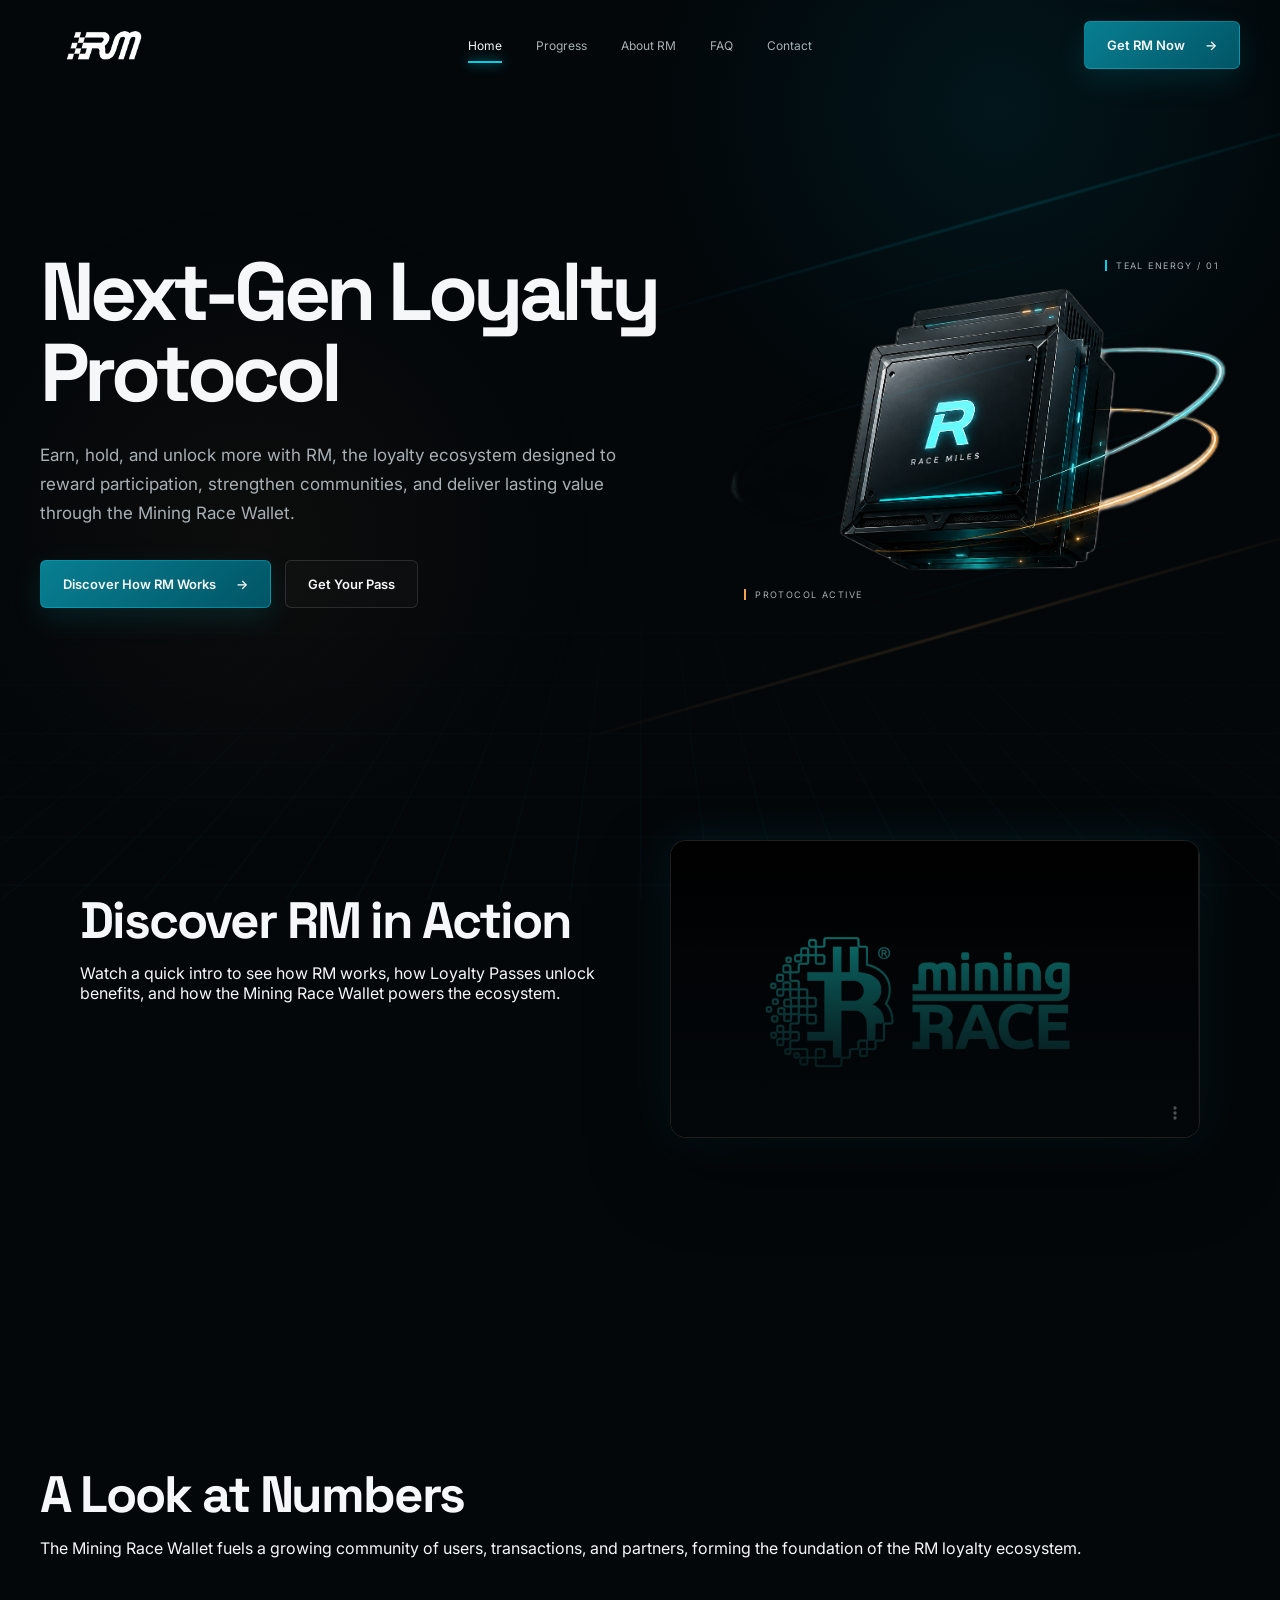
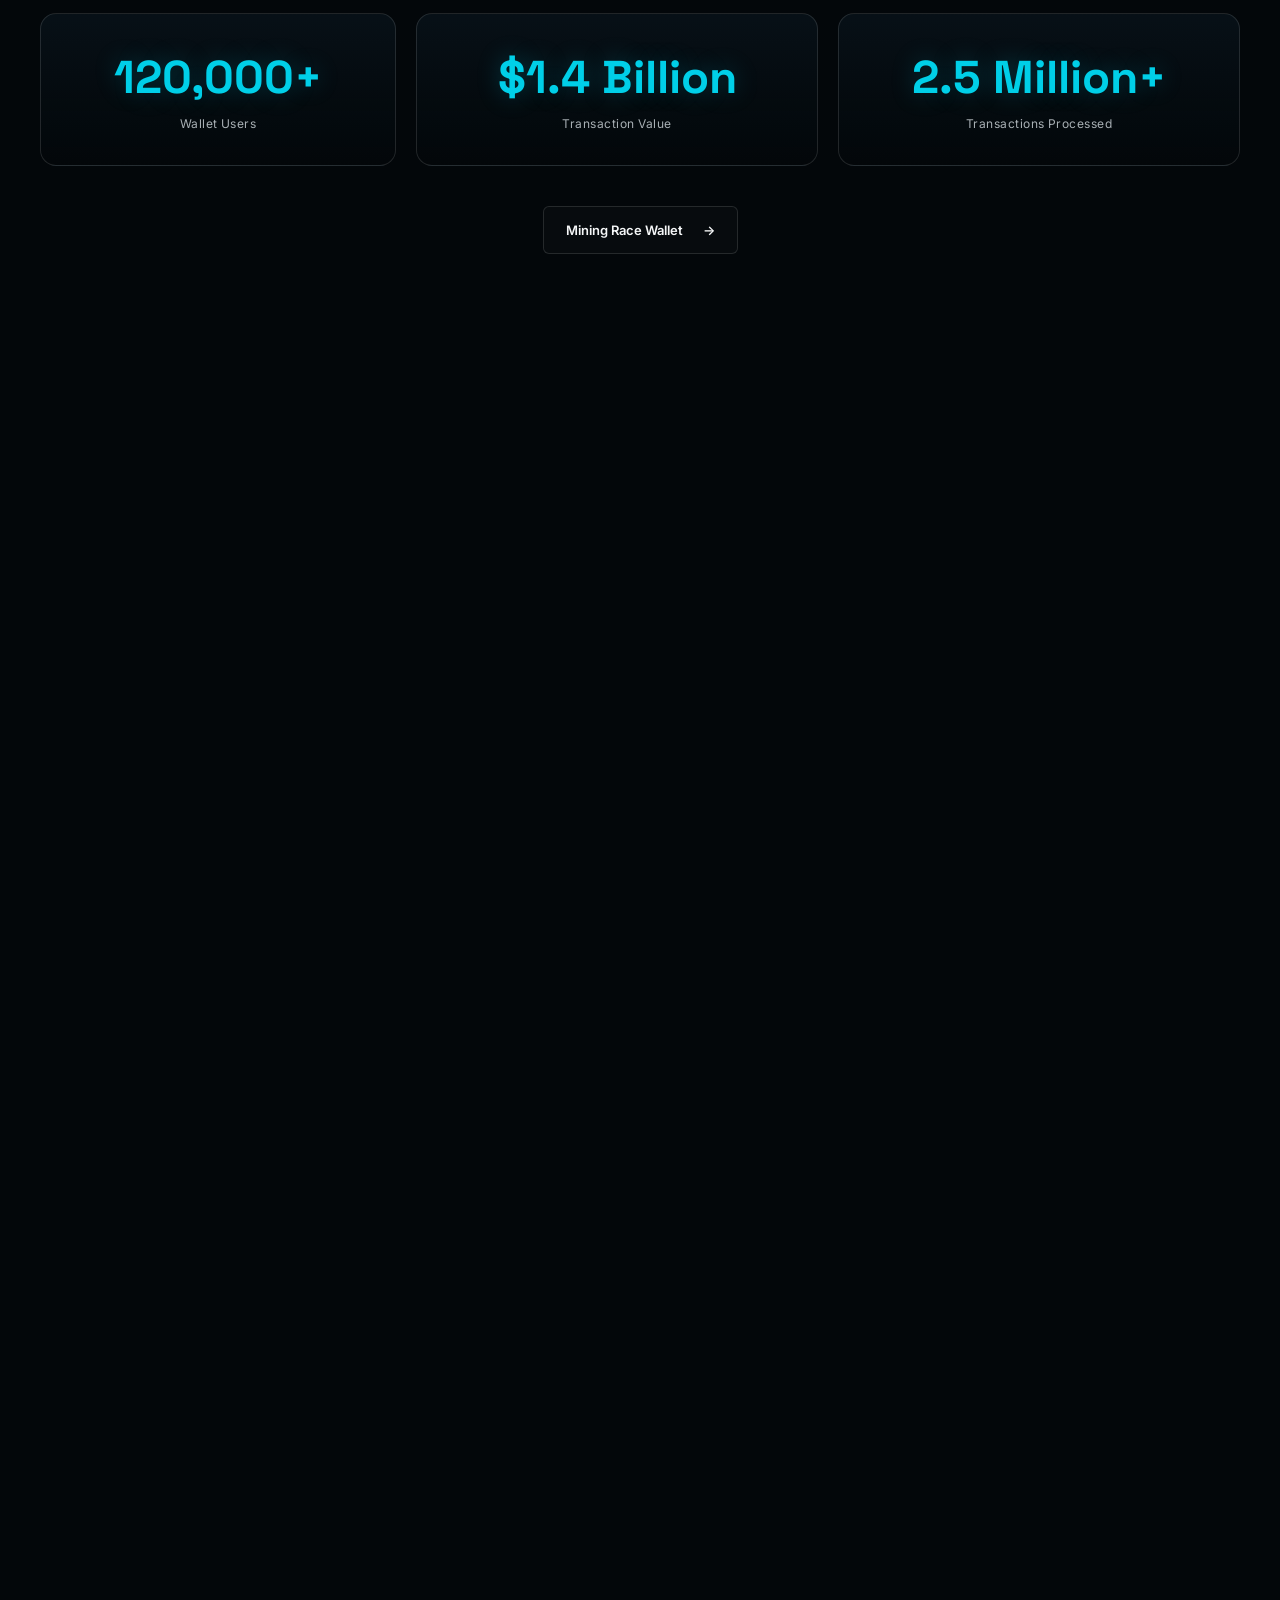
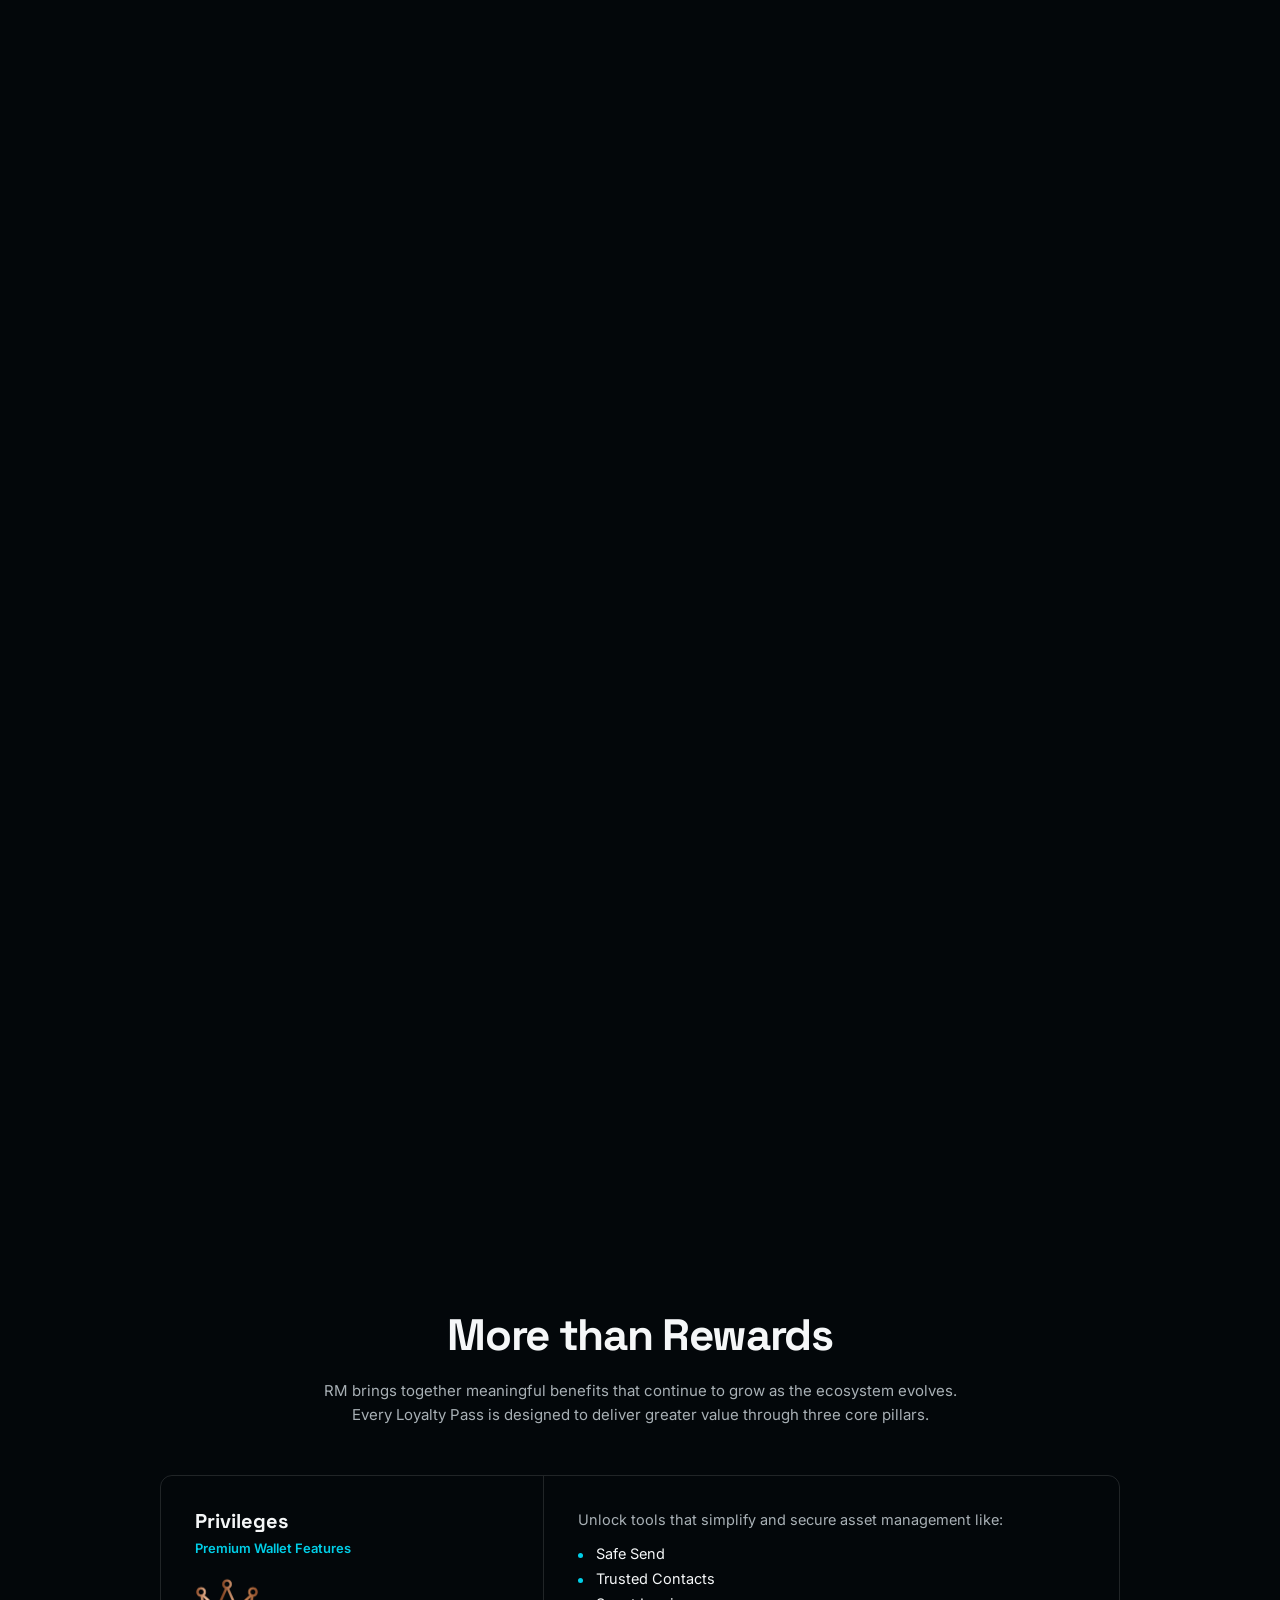
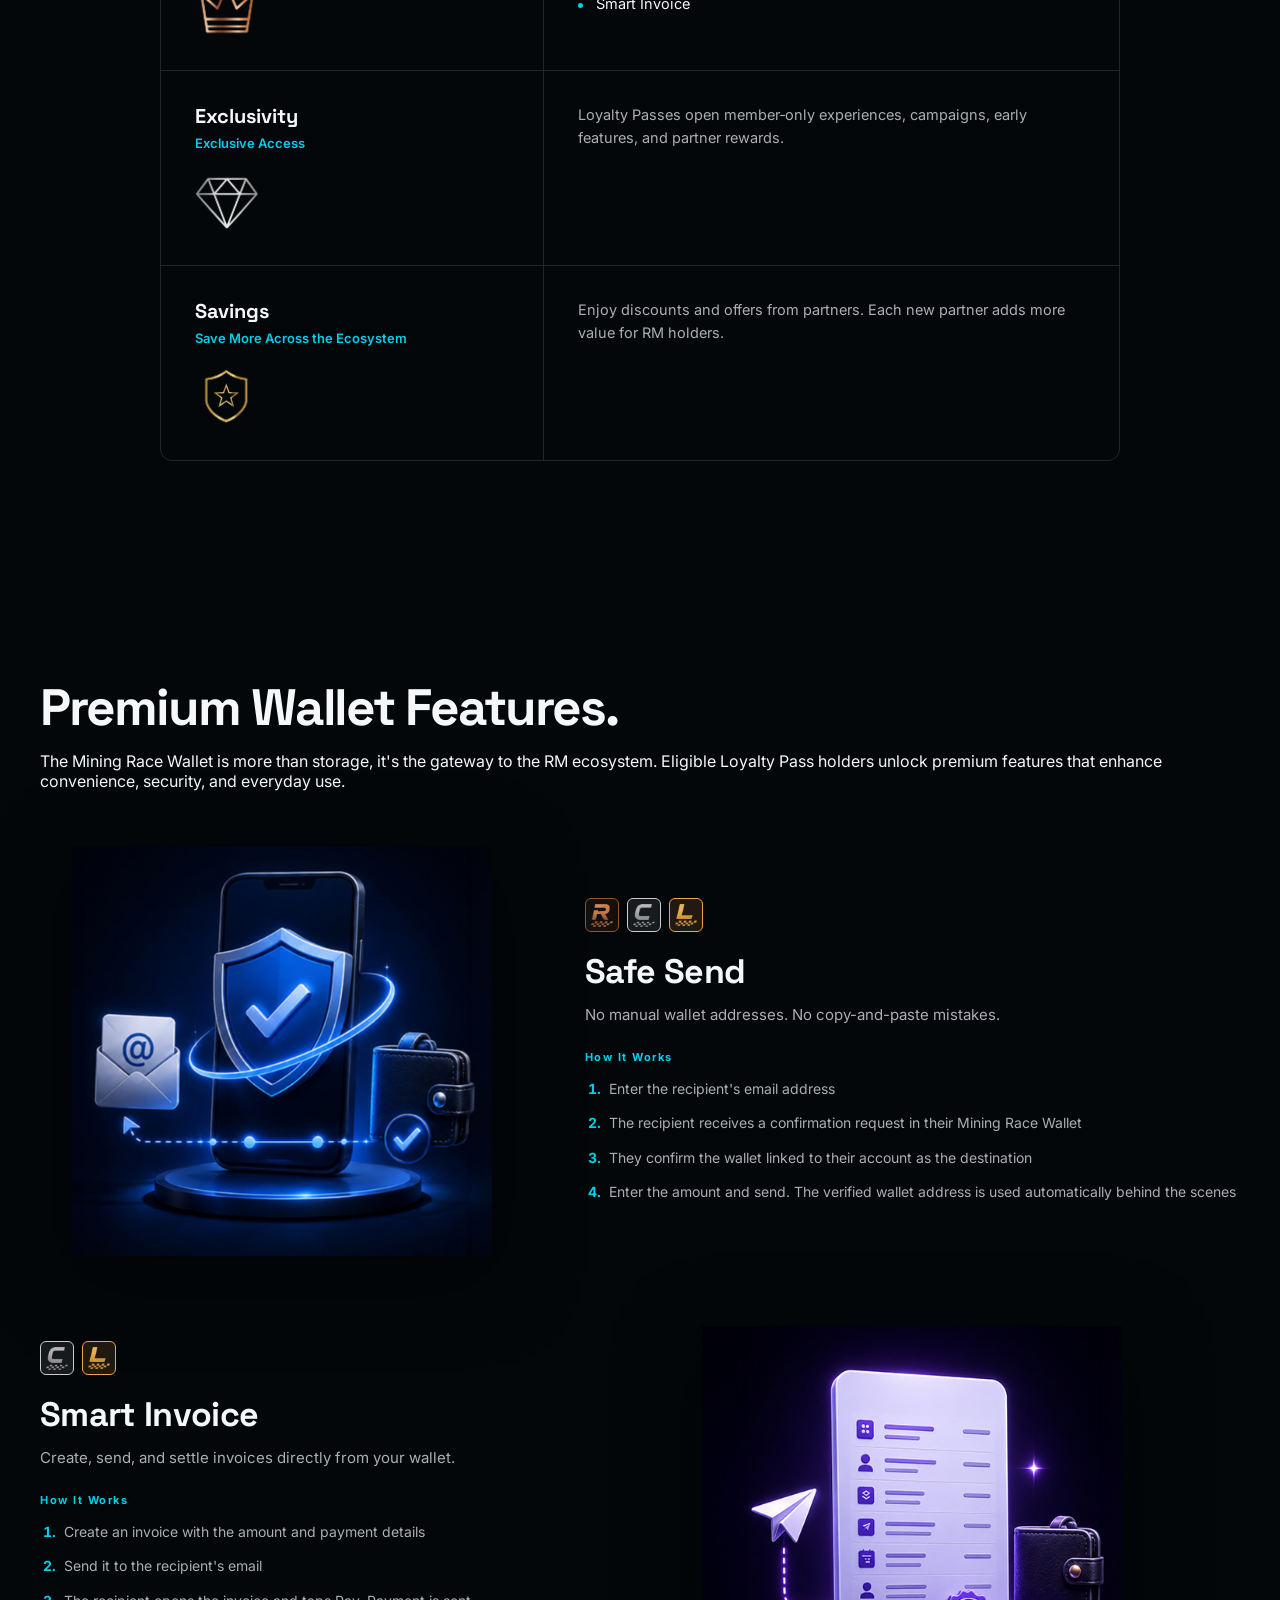
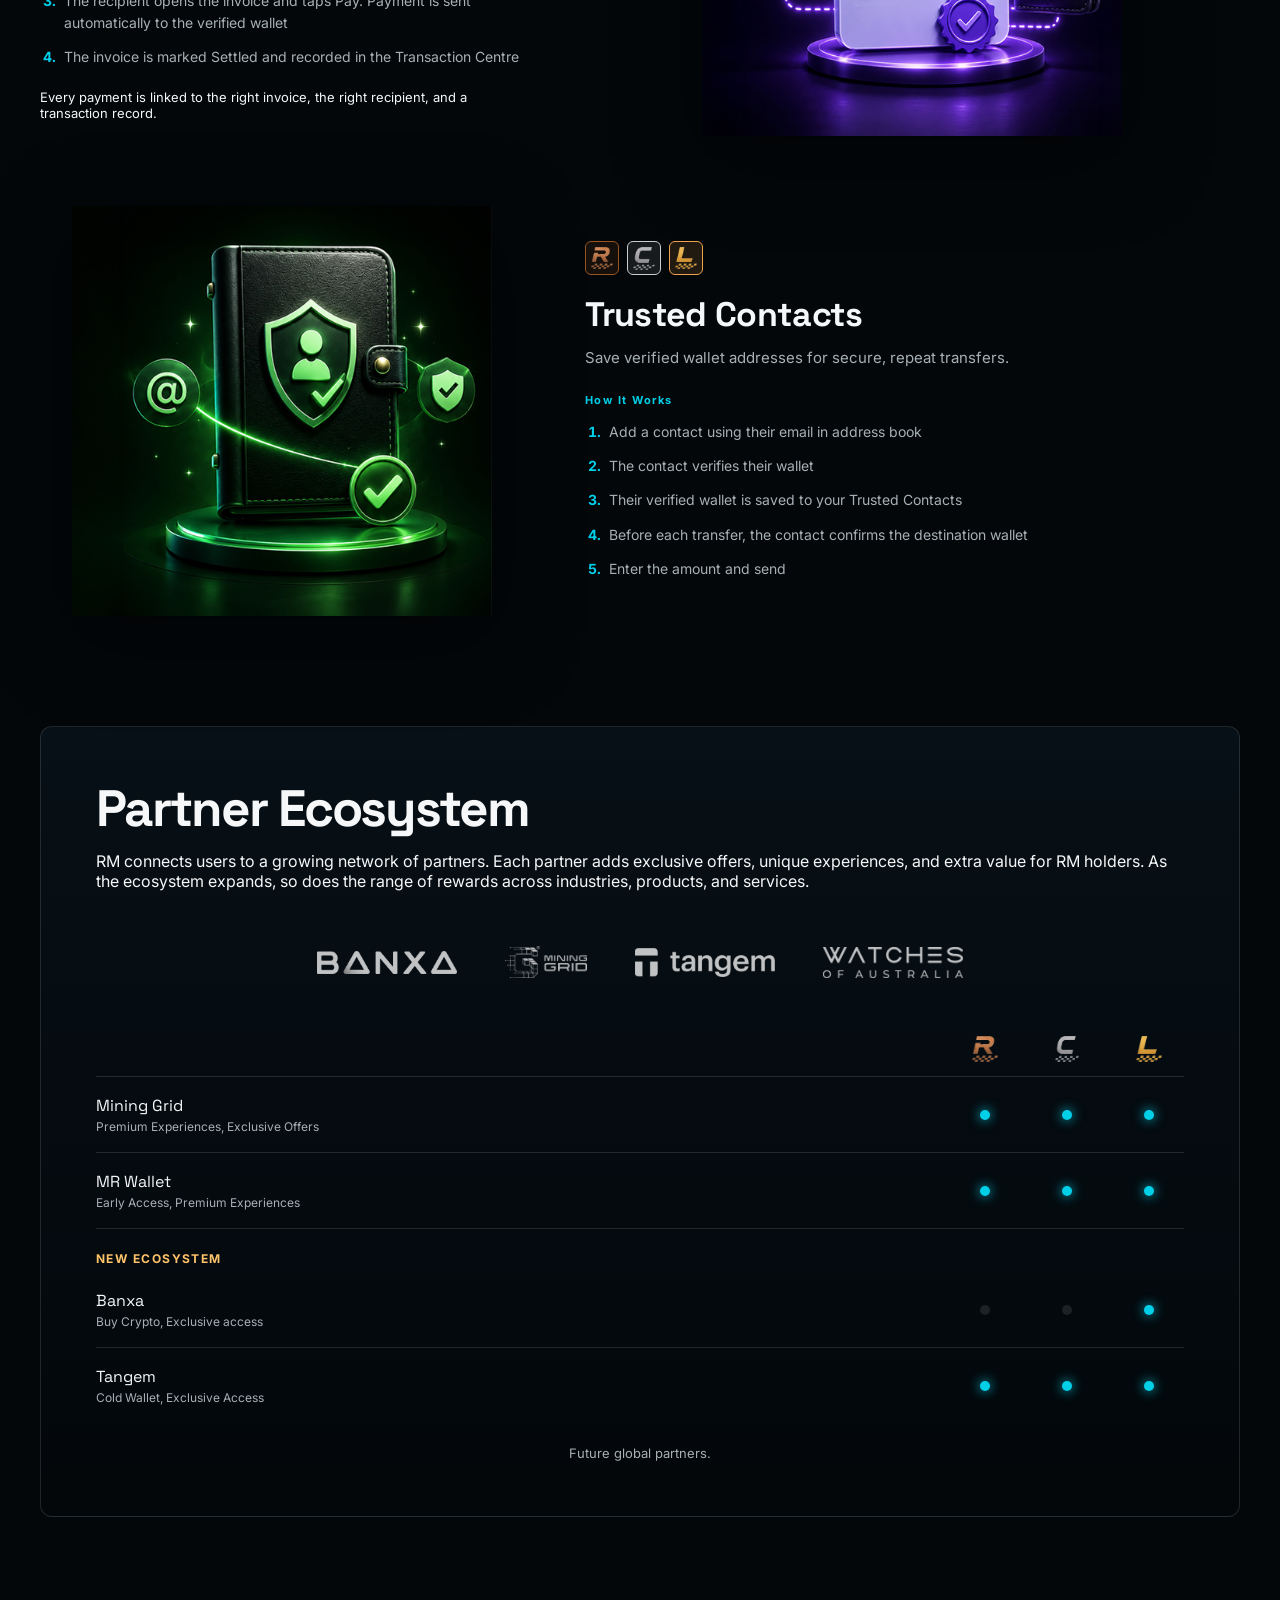
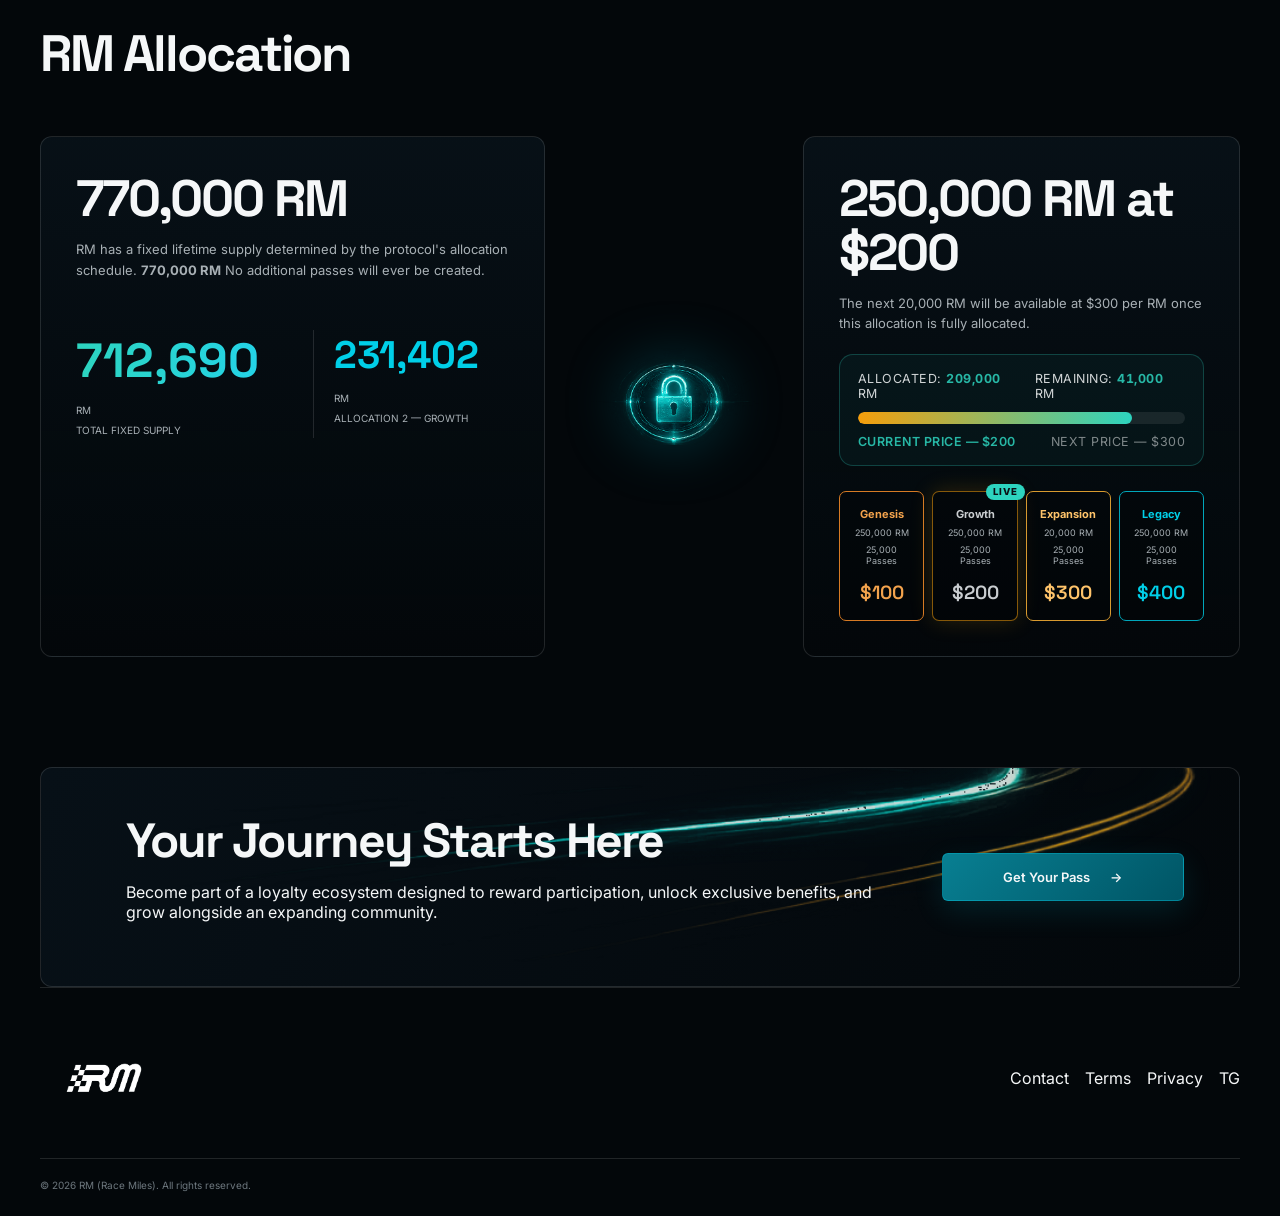
==== commit 97d23ce0: "video autoplay" ====
--- a/index.html
+++ b/index.html
@@ -55,7 +55,7 @@
                 <p>Watch a quick intro to see how RM works, how Loyalty Passes unlock benefits, and how the Mining Race Wallet powers the ecosystem.</p>
             </div>
             <div class="video-frame reveal" id="videoFrame">
-                <video class="video-player" controls id="watchVideo" preload="none" autoplay muted poster="assets/video-poster.png" playsinline>
+                <video class="video-player" controls id="watchVideo" preload="metadata" muted poster="assets/video-poster.png" playsinline>
                     <source src="https://mrace-public.s3.eu-central-1.amazonaws.com/race-miles-primary.mp4" type="video/mp4">
                     Your browser does not support embedded video. You can <a href="https://mrace-public.s3.eu-central-1.amazonaws.com/race-miles-primary.mp4">download the video here</a> instead.
                 </video>
